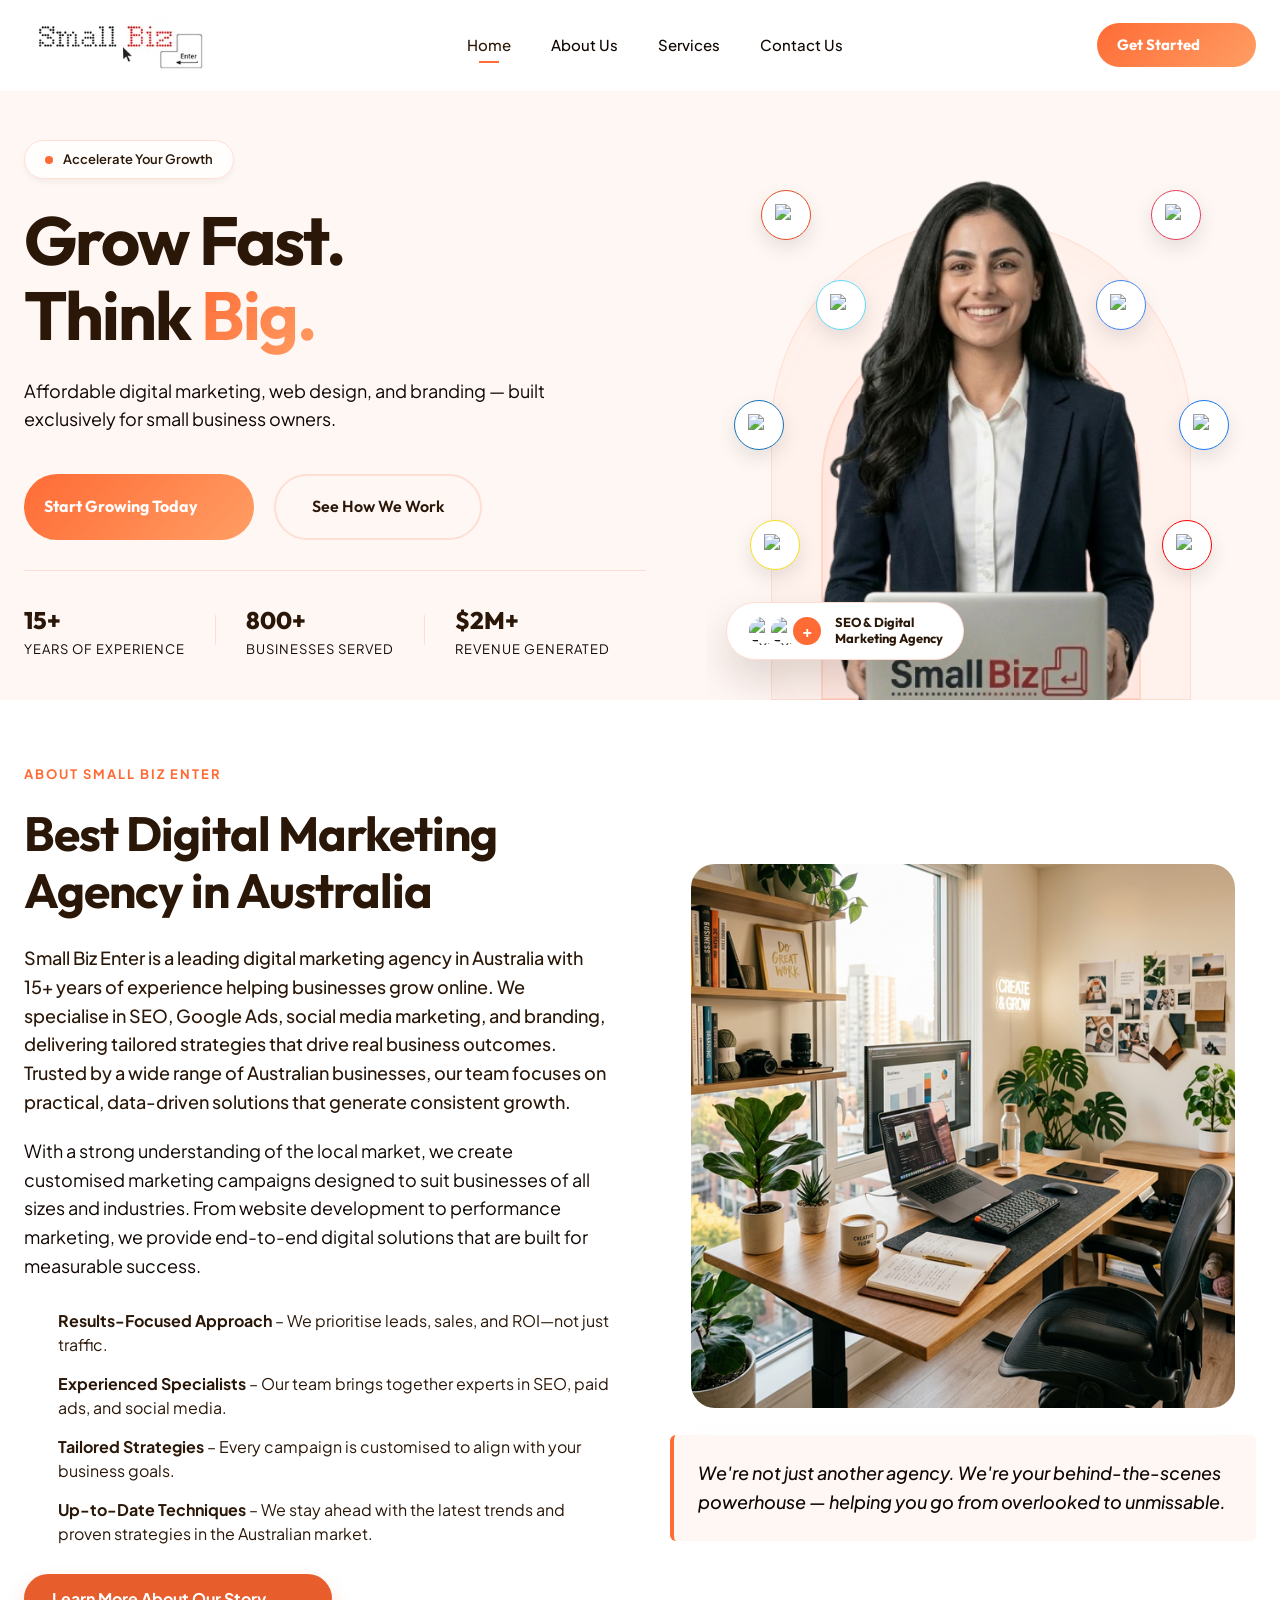
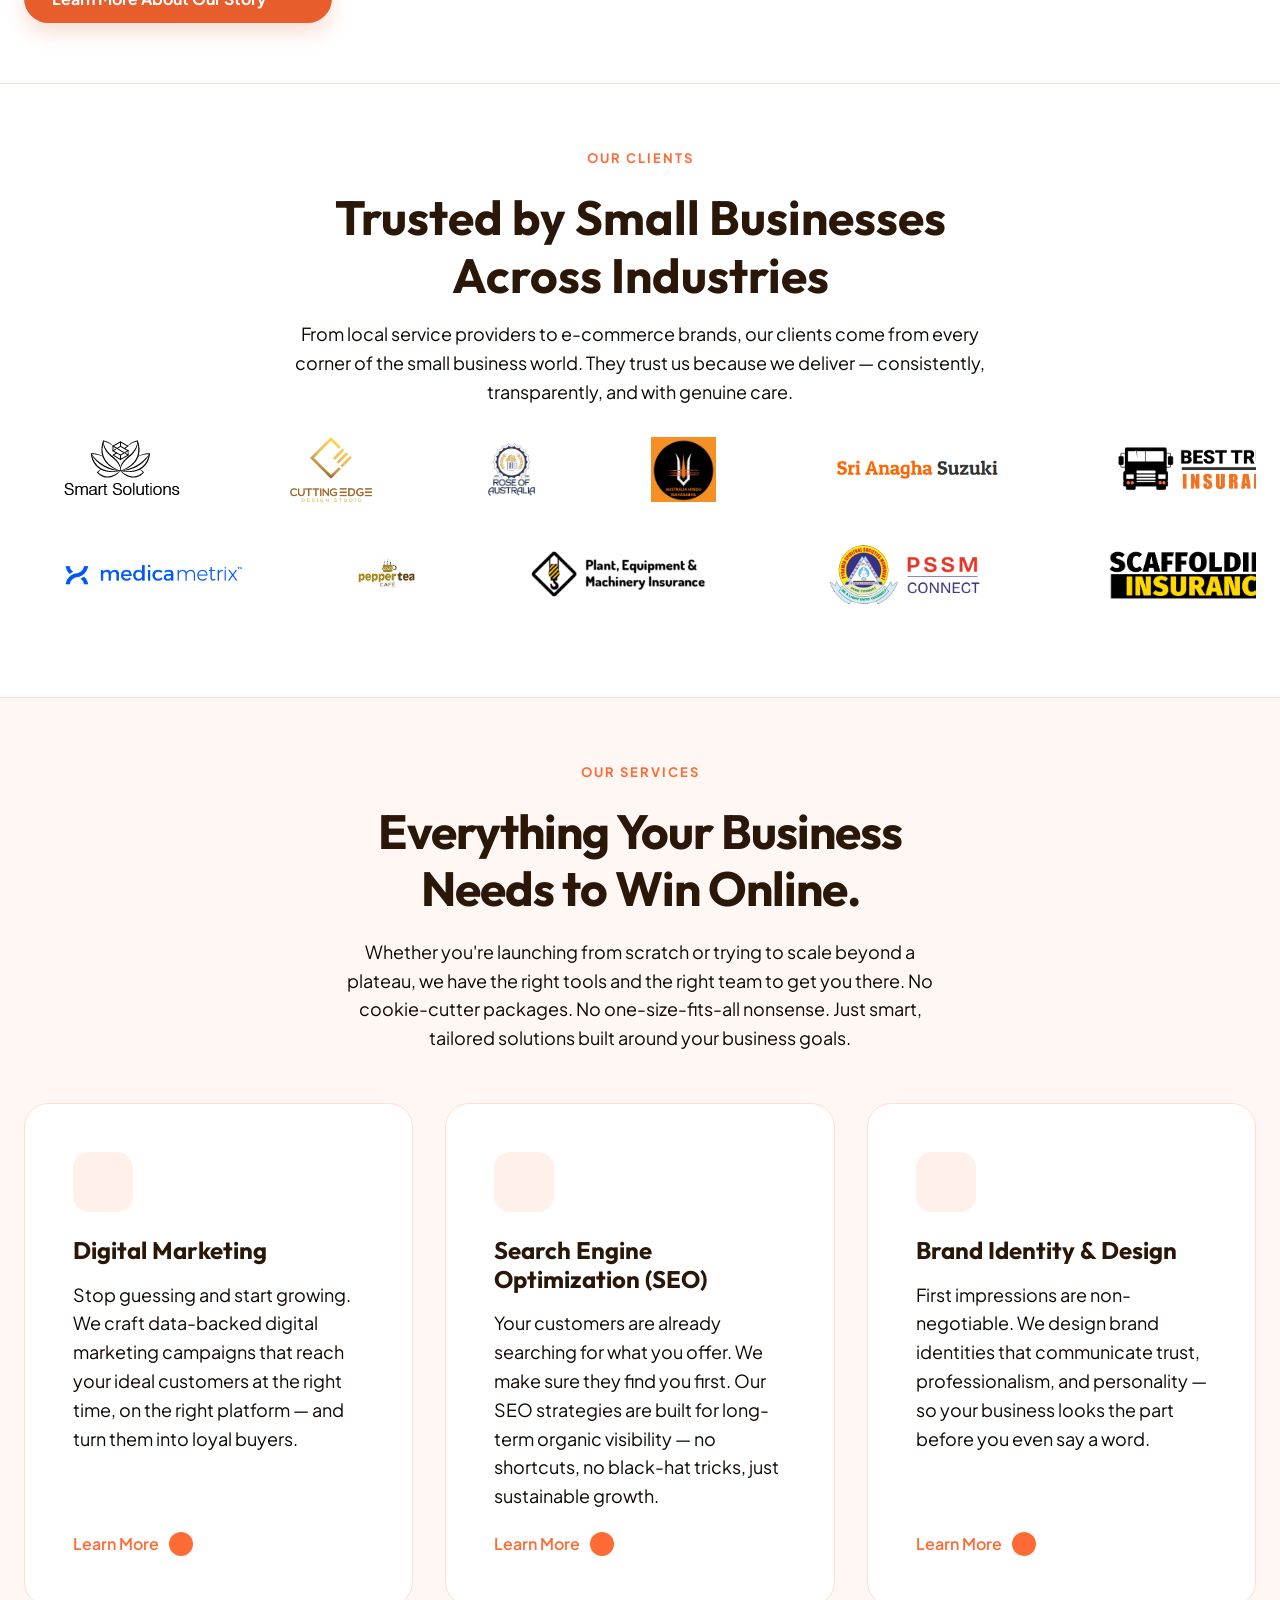
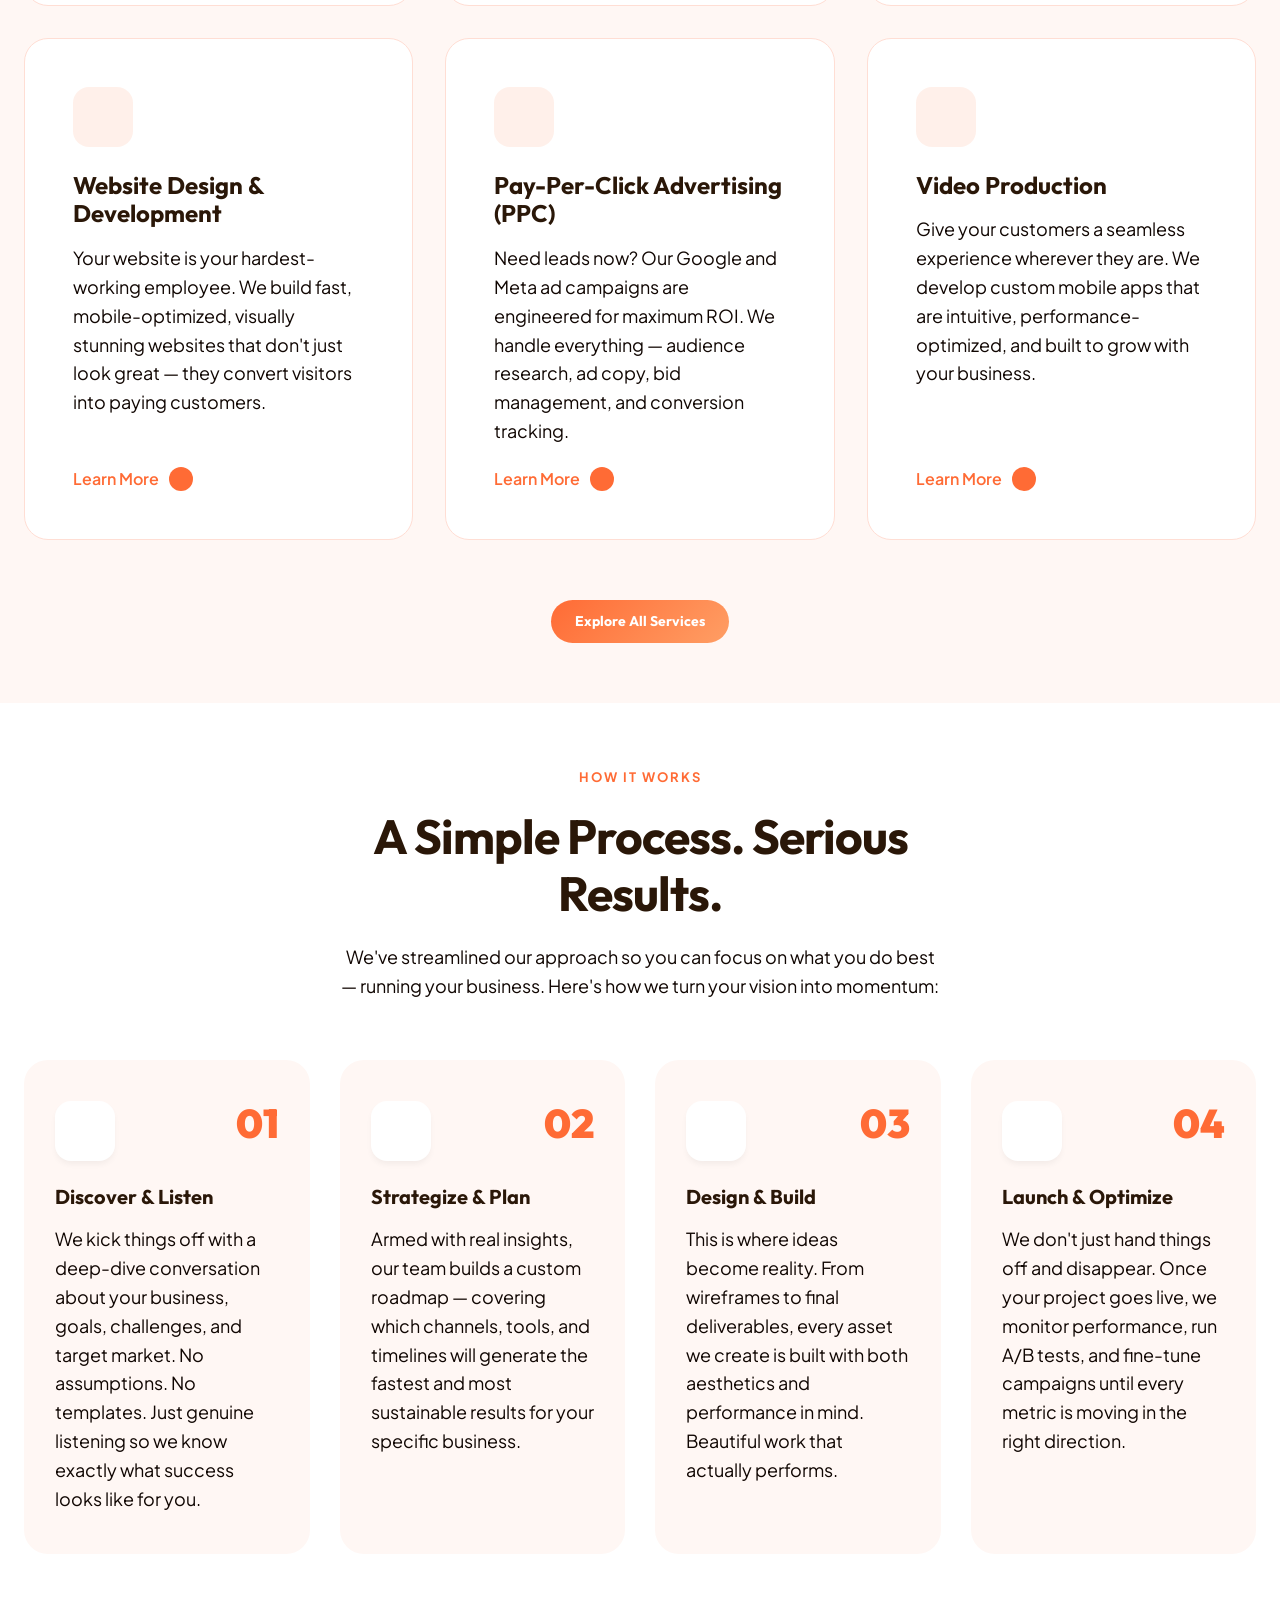
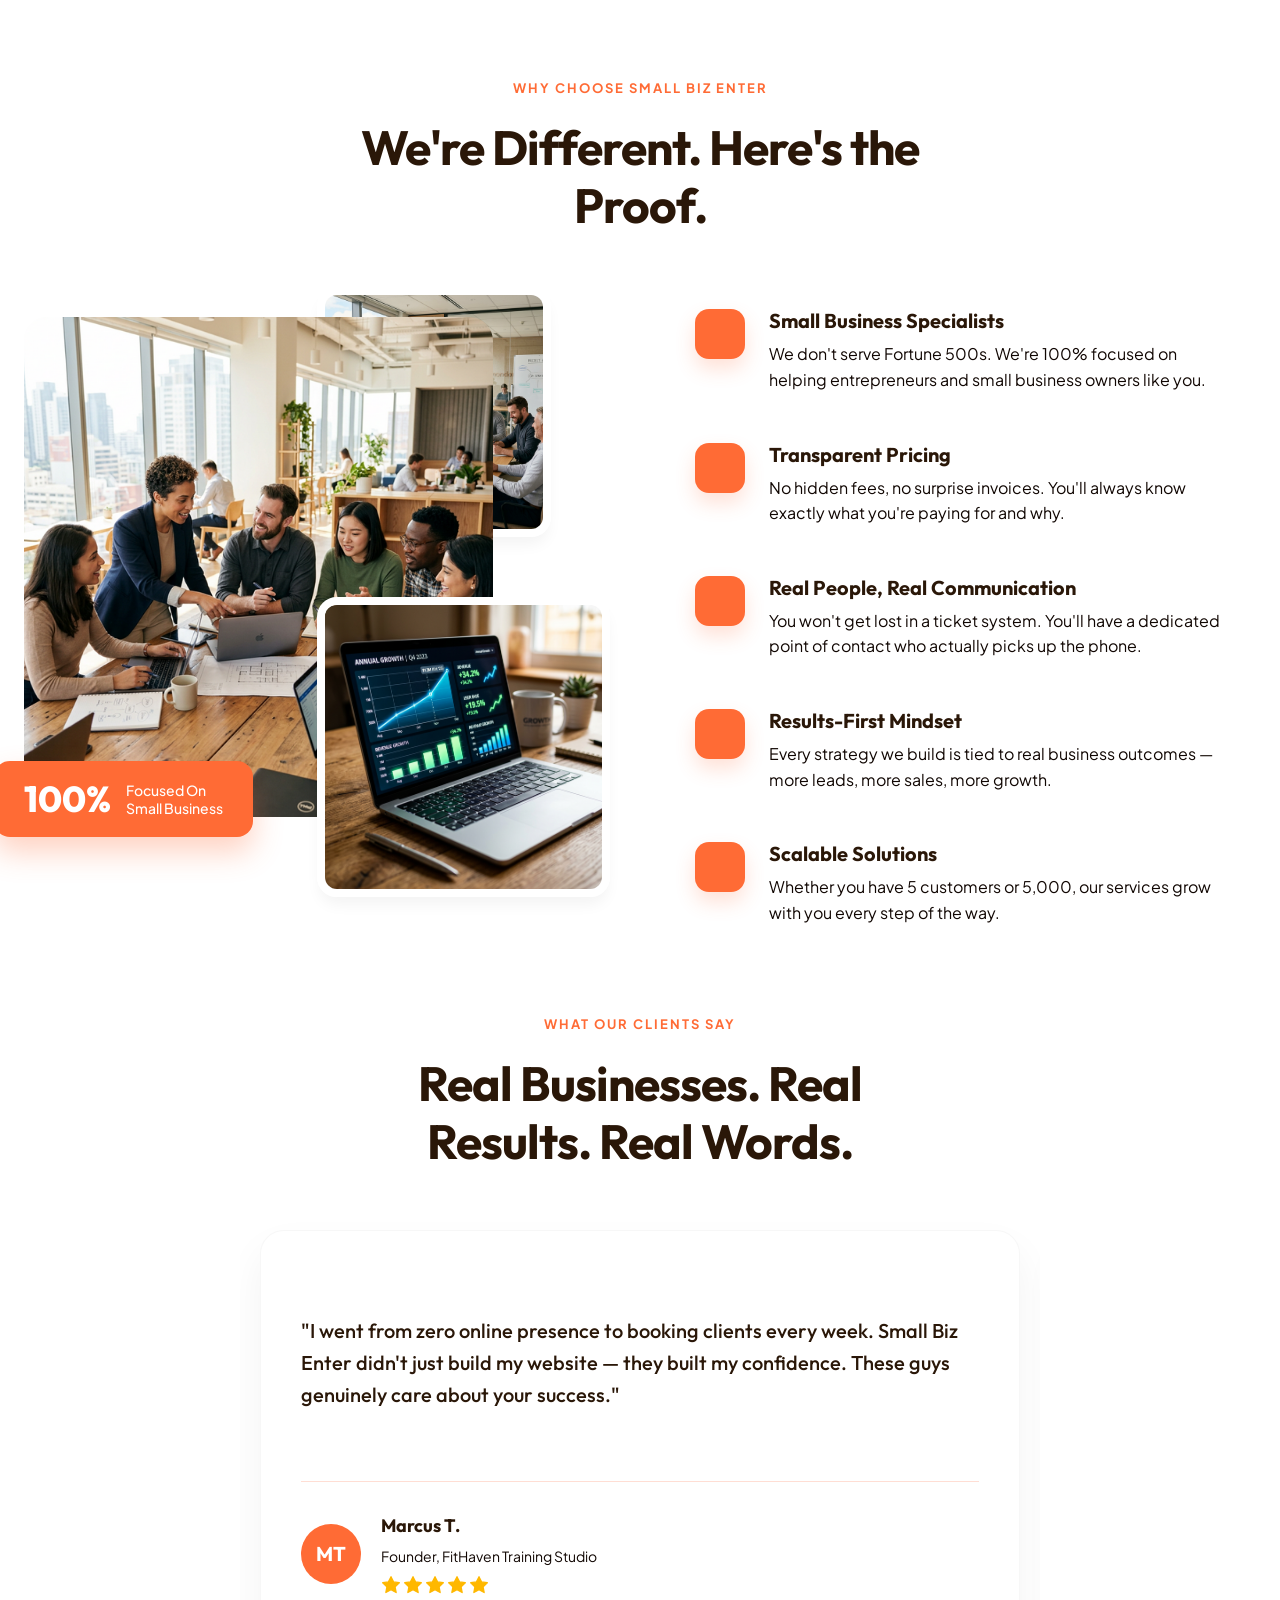
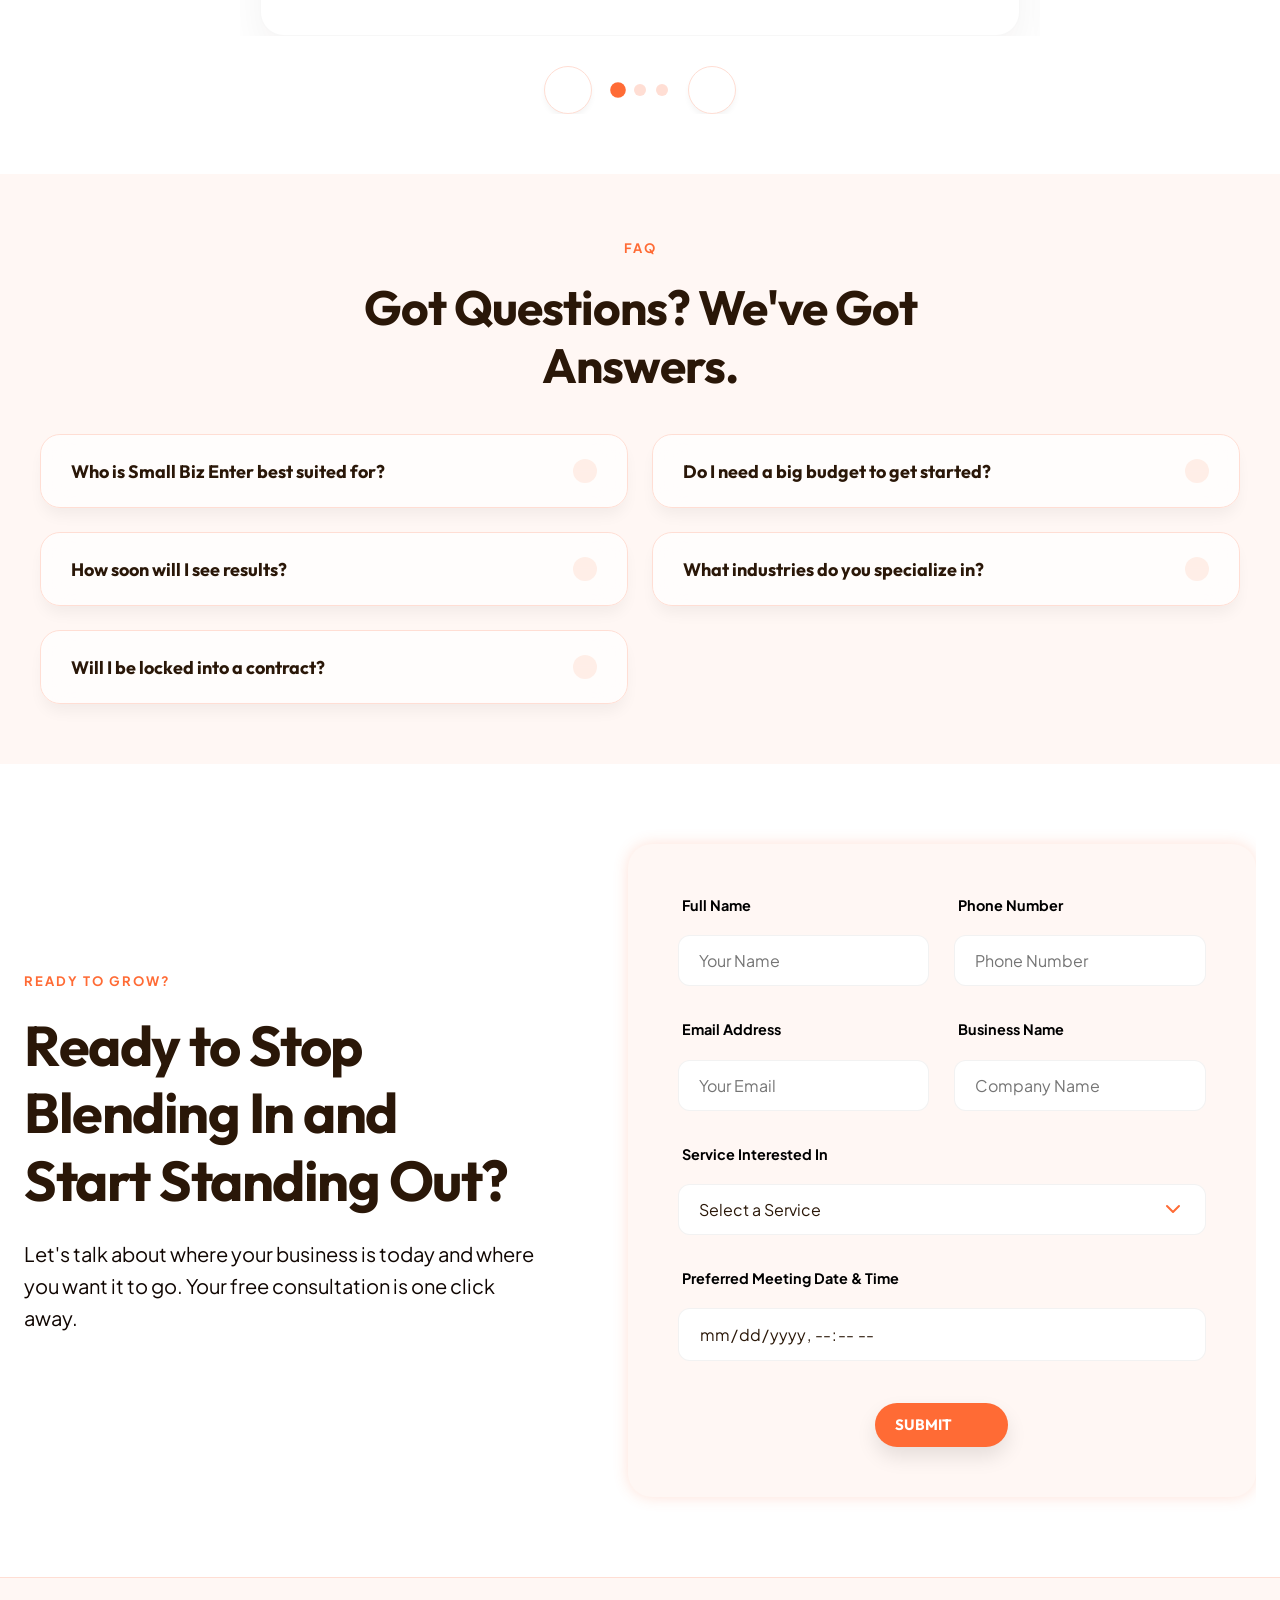
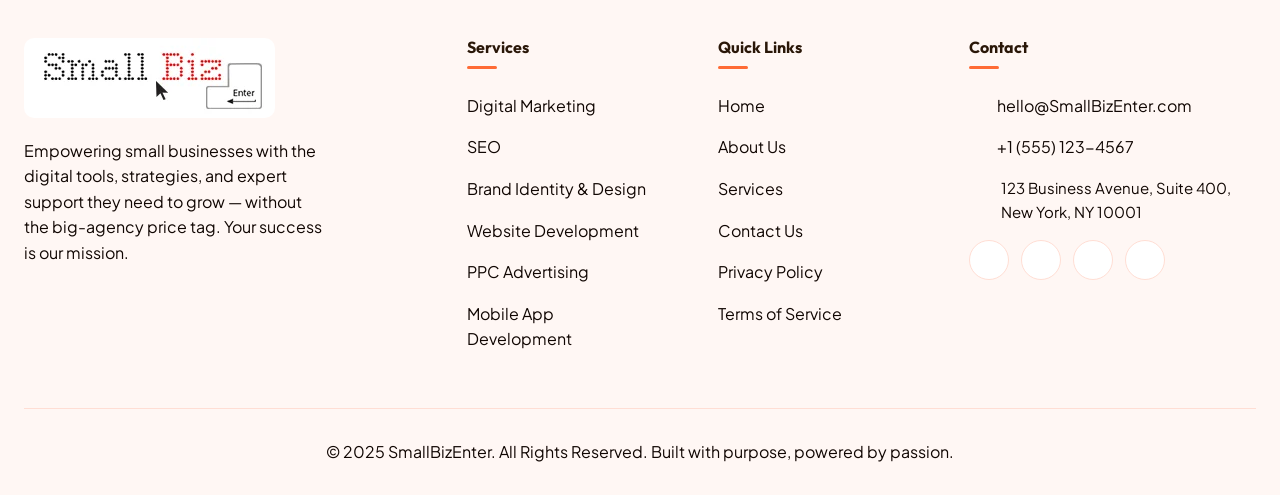
==== index.html @ dbf6d264 "change" ====
<!DOCTYPE html>
<html lang="en">

<head>
    <meta charset="UTF-8">
    <meta name="viewport" content="width=device-width, initial-scale=1.0">
    <title>Small Biz Enter - Premium Digital Growth Partner</title>
    <link rel="preconnect" href="https://fonts.googleapis.com">
    <link rel="preconnect" href="https://fonts.gstatic.com" crossorigin>
    <link
        href="https://fonts.googleapis.com/css2?family=Outfit:wght@300;400;500;600;700;800;900&family=Plus+Jakarta+Sans:wght@400;500;600;700&display=swap"
        rel="stylesheet">

    <link rel="stylesheet" href="style.css">
    <!-- Intl-Tel-Input CSS -->
    <link rel="stylesheet" href="https://cdn.jsdelivr.net/npm/intl-tel-input@24.5.0/build/css/intlTelInput.css">
    <!-- Flatpickr CSS -->
    <link rel="stylesheet" href="https://cdn.jsdelivr.net/npm/flatpickr/dist/flatpickr.min.css">
    <link rel="icon" type="image/png" href="images/favicon.png">

    <script src="https://unpkg.com/lucide@latest"></script>

    <!-- Open Graph / Facebook -->
    <meta property="og:type" content="website">
    <meta property="og:url" content="https://smallbizenter.com/index.html">
    <meta property="og:title" content="Small Biz Enter - Premium Digital Growth Partner">
    <meta property="og:description"
        content="Empowering small businesses with the digital tools, strategies, and expert support they need to grow.">
    <meta property="og:image" content="https://smallbizenter.com/images/website%20logo.png">
    <meta property="og:site_name" content="Small Biz Enter">

    <!-- Twitter -->
    <meta property="twitter:card" content="summary_large_image">
    <meta property="twitter:url" content="https://smallbizenter.com/index.html">
    <meta property="twitter:title" content="Small Biz Enter - Premium Digital Growth Partner">
    <meta property="twitter:description"
        content="Empowering small businesses with the digital tools, strategies, and expert support they need to grow.">
    <meta property="twitter:image" content="https://smallbizenter.com/images/website%20logo.png">
</head>

<body class="theme-light-premium">
    <!-- Header Loaded via JS -->
    <header id="main-header" class="header-v2"></header>

    <main>
        <!-- Modern Hero Section (Theme Consistent Ref Layout) -->
        <section id="home" class="hero-v2-ref">
            <div class="hero-bg-shapes">
                <div class="shape shape-1"></div>
            </div>

            <div class="container">
                <div class="hero-grid-v2">
                    <!-- Left Content -->
                    <div class="hero-content-v2">
                        <div class="badge-glass">
                            <span class="pulse-dot"></span>
                            Accelerate Your Growth
                        </div>
                        <h2 class="hero-title-v2">
                            Grow Fast.<br>
                            Think <span class="text-gradient-v2">Big.</span>
                        </h2>
                        <p class="hero-subtitle-v2">
                            Affordable digital marketing, web design, and branding — built exclusively for small
                            business owners.
                        </p>

                        <div class="hero-actions-v2">
                            <a href="contact.html" class="btn-primary-v2 btn-lg">Start Growing Today <i
                                    data-lucide="arrow-right" class="icon-sm"></i></a>
                            <a href="#services" class="btn-outline-v2 btn-lg">See How We Work</a>
                        </div>

                        <div class="hero-trust-metrics">
                            <div class="metric">
                                <strong>15+</strong> <span>Years of Experience</span>
                            </div>
                            <div class="metric-divider"></div>
                            <div class="metric">
                                <strong>800+</strong> <span>Businesses Served</span>
                            </div>
                            <div class="metric-divider"></div>
                            <div class="metric">
                                <strong>$2M+</strong> <span>Revenue Generated</span>
                            </div>
                        </div>
                    </div>

                    <!-- Right Image Content -->
                    <div class="hero-visual-v2">
                        <div class="hero-visual-v5">
                            <!-- Backdrop Arches -->
                            <div class="portal-backdrop">
                                <div class="arch-v5 arch-1"></div>
                                <div class="arch-v5 arch-2"></div>
                                <div class="arch-v5 arch-3"></div>
                                <div class="arch-v5 arch-4"></div>
                                <div class="arch-v5 arch-5"></div>
                            </div>


                            <!-- Web Design Logos (Left Side Group - 4 Icons) -->
                            <div class="particle-icon p-html"><img src="https://img.icons8.com/color/48/html-5.png"
                                    alt="HTML5"></div>
                            <div class="particle-icon p-css"><img src="https://img.icons8.com/color/48/css3.png"
                                    alt="CSS3"></div>
                            <div class="particle-icon p-js"><img
                                    src="https://img.icons8.com/color/48/javascript--v1.png" alt="JS"></div>
                            <div class="particle-icon p-react"><img src="https://img.icons8.com/officel/40/react.png"
                                    alt="React"></div>

                            <!-- Digital Marketing & Social Logos (Right Side Group - 4 Icons) -->
                            <div class="particle-icon p-ig"><img
                                    src="https://img.icons8.com/color/48/instagram-new--v1.png" alt="Instagram"></div>
                            <div class="particle-icon p-fb"><img src="https://img.icons8.com/color/48/facebook-new.png"
                                    alt="Facebook"></div>
                            <div class="particle-icon p-yt"><img src="https://img.icons8.com/color/48/youtube-play.png"
                                    alt="YouTube"></div>
                            <div class="particle-icon p-go"><img src="https://img.icons8.com/color/48/google-logo.png"
                                    alt="Google"></div>

                            <!-- Main focal image -->
                            <div class="focal-image-wrap-v5">
                                <img src="images/smallbiz-woman-close.png" alt="Small Biz Enter Expert"
                                    class="focal-image-v5">
                            </div>

                            <!-- Floating Badge -->
                            <div class="floating-badge-v5">
                                <div class="badge-avatars-v5">
                                    <img src="https://i.pravatar.cc/150?u=a" alt="Expert 1">
                                    <img src="https://i.pravatar.cc/150?u=b" alt="Expert 2">
                                    <div class="badge-plus-v5">+</div>
                                </div>
                                <div class="badge-info-v5">
                                    <h4>SEO & Digital<br>Marketing Agency</h4>
                                </div>
                            </div>
                        </div>
                    </div>
                </div>
            </div>
        </section>

        <!-- About Strip v2 -->
        <section class="about-v2">
            <div class="container">
                <div class="about-grid-v2">
                    <div class="about-content-v2">
                        <span class="eyebrow-v2">About Small Biz Enter</span>
                        <h1>Best Digital Marketing <br>Agency in Australia</h1>
                        <p class="lead-v2">Small Biz Enter is a leading digital marketing agency in Australia with 15+ years of experience helping businesses grow online. We specialise in SEO, Google Ads, social media marketing, and branding, delivering tailored strategies that drive real business outcomes. Trusted by a wide range of Australian businesses, our team focuses on practical, data-driven solutions that generate consistent growth.</p>
                        <p>With a strong understanding of the local market, we create customised marketing campaigns designed to suit businesses of all sizes and industries. From website development to performance marketing, we provide end-to-end digital solutions that are built for measurable success.</p>
                        <ul class="about-features-v2">
                            <li><i data-lucide="check-circle" class="icon-orange"></i> <span><strong>Results-Focused Approach</strong> – We prioritise leads, sales, and ROI—not just traffic.</span></li>
                            <li><i data-lucide="check-circle" class="icon-orange"></i> <span><strong>Experienced Specialists</strong> – Our team brings together experts in SEO, paid ads, and social media.</span></li>
                            <li><i data-lucide="check-circle" class="icon-orange"></i> <span><strong>Tailored Strategies</strong> – Every campaign is customised to align with your business goals.</span></li>
                            <li><i data-lucide="check-circle" class="icon-orange"></i> <span><strong>Up-to-Date Techniques</strong> – We stay ahead with the latest trends and proven strategies in the Australian market.</span></li>
                        </ul>
                        <!-- <p class="highlight-box-v2">We're not just another agency. We're your behind-the-scenes
                            powerhouse — helping you go from overlooked to unmissable.</p> -->
                        <a href="about.html" class="link-arrow-v2">Learn More About Our Story <i
                                data-lucide="arrow-right"></i></a>
                    </div>
                    <div class="about-visual-v2">
                        <div class="image-glass-frame">
                            <img src="images/about-entrepreneur.png" alt="Entrepreneur" class="img-fluid rounded-lg">
                        </div>
                        <p class="highlight-box-v2 mt-2">We're not just another agency. We're your behind-the-scenes
                            powerhouse — helping you go from overlooked to unmissable.</p>
                    </div>
                </div>
            </div>
        </section>

        <!-- Our Clients v2 -->
        <section class="clients-v2">
            <div class="container center">
                <span class="eyebrow-v2">Our Clients</span>
                <h2 class="mb-3">Trusted by Small Businesses Across Industries</h2>
                <p class="max-w-700 mx-auto">From local service providers to e-commerce brands, our clients come from
                    every corner of the small business world. They trust us because we deliver — consistently,
                    transparently, and with genuine care.</p>

                <div class="logo-ticker">
                    <!-- Row 1: Moves Right -->
                    <div class="logo-track logo-track-1">
                        <div class="logo-item"><img src="logos/Asset 1.png" alt="Asset 1 Logo"></div>
                        <div class="logo-item"><img src="logos/Cutting_edge_logo-02.png" alt="Cutting Edge Logo"></div>
                        <div class="logo-item"><img src="logos/Rose of Australia- Corel 16 Version.png"
                                alt="Rose of Australia Logo"></div>
                        <div class="logo-item"><img src="logos/ahsm2.jpg" alt="AHSM2 Logo"></div>
                        <div class="logo-item"><img src="logos/anagha.png" alt="Anagha Logo"></div>
                        <div class="logo-item"><img src="logos/best truck.png" alt="Best Truck Logo"></div>
                        <div class="logo-item"><img src="logos/boostan.png" alt="Boostan Logo"></div>
                        <div class="logo-item"><img src="logos/cgp.png" alt="CGP Logo"></div>
                        <div class="logo-item"><img src="logos/cyber-Insurance-Logo.webp" alt="Cyber Insurance Logo">
                        </div>
                        <div class="logo-item"><img src="logos/download.jpeg" alt="Download Logo"></div>
                        <div class="logo-item"><img src="logos/dumont.png" alt="Dumont Logo"></div>

                        <!-- Duplicate Row 1 -->
                        <div class="logo-item"><img src="logos/Asset 1.png" alt="Asset 1 Logo"></div>
                        <div class="logo-item"><img src="logos/Cutting_edge_logo-02.png" alt="Cutting Edge Logo"></div>
                        <div class="logo-item"><img src="logos/Rose of Australia- Corel 16 Version.png"
                                alt="Rose of Australia Logo"></div>
                        <div class="logo-item"><img src="logos/ahsm2.jpg" alt="AHSM2 Logo"></div>
                        <div class="logo-item"><img src="logos/anagha.png" alt="Anagha Logo"></div>
                        <div class="logo-item"><img src="logos/best truck.png" alt="Best Truck Logo"></div>
                        <div class="logo-item"><img src="logos/boostan.png" alt="Boostan Logo"></div>
                        <div class="logo-item"><img src="logos/cgp.png" alt="CGP Logo"></div>
                        <div class="logo-item"><img src="logos/cyber-Insurance-Logo.webp" alt="Cyber Insurance Logo">
                        </div>
                        <div class="logo-item"><img src="logos/download.jpeg" alt="Download Logo"></div>
                        <div class="logo-item"><img src="logos/dumont.png" alt="Dumont Logo"></div>
                    </div>

                    <!-- Row 2: Moves Left -->
                    <div class="logo-track logo-track-2">
                        <div class="logo-item"><img src="logos/medicaMetrixLogo_b.png" alt="MedicaMetrix Logo"></div>
                        <div class="logo-item"><img src="logos/pepper.jpeg" alt="Pepper Logo"></div>
                        <div class="logo-item"><img src="logos/plant machinery.webp" alt="Plant Machinery Logo"></div>
                        <div class="logo-item"><img src="logos/pssm.png" alt="PSSM Logo"></div>
                        <div class="logo-item"><img src="logos/scaff.png" alt="Scaff Logo"></div>
                        <div class="logo-item"><img src="logos/startup shark.jpeg" alt="Startup Shark Logo"></div>
                        <div class="logo-item"><img src="logos/stopiles-logo.png" alt="Stopiles Logo"></div>
                        <div class="logo-item"><img src="logos/sun.jpeg" alt="Sun Logo"></div>
                        <div class="logo-item"><img src="logos/thedentistclinic-temp-logo.webp"
                                alt="The Dentist Clinic Logo"></div>
                        <div class="logo-item"><img src="logos/yummpy.png" alt="Yummpy Logo"></div>

                        <!-- Duplicate Row 2 -->
                        <div class="logo-item"><img src="logos/medicaMetrixLogo_b.png" alt="MedicaMetrix Logo"></div>
                        <div class="logo-item"><img src="logos/pepper.jpeg" alt="Pepper Logo"></div>
                        <div class="logo-item"><img src="logos/plant machinery.webp" alt="Plant Machinery Logo"></div>
                        <div class="logo-item"><img src="logos/pssm.png" alt="PSSM Logo"></div>
                        <div class="logo-item"><img src="logos/scaff.png" alt="Scaff Logo"></div>
                        <div class="logo-item"><img src="logos/startup shark.jpeg" alt="Startup Shark Logo"></div>
                        <div class="logo-item"><img src="logos/stopiles-logo.png" alt="Stopiles Logo"></div>
                        <div class="logo-item"><img src="logos/sun.jpeg" alt="Sun Logo"></div>
                        <div class="logo-item"><img src="logos/thedentistclinic-temp-logo.webp"
                                alt="The Dentist Clinic Logo"></div>
                        <div class="logo-item"><img src="logos/yummpy.png" alt="Yummpy Logo"></div>
                    </div>
                </div>
            </div>
        </section>

        <!-- Our Services Section (Grid Style) -->
        <section id="services" class="services-section-alt reveal">
            <div class="container">
                <div class="section-head-v2 center">
                    <span class="eyebrow-v2">Our Services</span>
                    <h2>Everything Your Business Needs to Win Online.</h2>
                    <p>Whether you're launching from scratch or trying to scale beyond a plateau, we have the right
                        tools and the right team to get you there. No cookie-cutter packages. No one-size-fits-all
                        nonsense. Just smart, tailored solutions built around your business goals.</p>
                </div>

                <div class="services-grid-alt">
                    <!-- Service 1 -->
                    <div class="service-card-alt">
                        <div class="card-icon"><i data-lucide="line-chart"></i></div>
                        <h3>Digital Marketing</h3>
                        <p>Stop guessing and start growing. We craft data-backed digital marketing campaigns that reach
                            your ideal customers at the right time, on the right platform — and turn them into loyal
                            buyers.</p>
                        <div class="card-learn-more">
                            <span class="learn-text">Learn More</span>
                            <a href="services.html" class="learn-arrow"><i data-lucide="arrow-right"></i></a>
                        </div>
                    </div>

                    <!-- Service 2 -->
                    <div class="service-card-alt">
                        <div class="card-icon"><i data-lucide="search"></i></div>
                        <h3>Search Engine Optimization (SEO)</h3>
                        <p>Your customers are already searching for what you offer. We make sure they find you first.
                            Our SEO strategies are built for long-term organic visibility — no shortcuts, no black-hat
                            tricks, just sustainable growth.</p>
                        <div class="card-learn-more">
                            <span class="learn-text">Learn More</span>
                            <a href="services.html" class="learn-arrow"><i data-lucide="arrow-right"></i></a>
                        </div>
                    </div>

                    <!-- Service 3 -->
                    <div class="service-card-alt">
                        <div class="card-icon"><i data-lucide="palette"></i></div>
                        <h3>Brand Identity & Design</h3>
                        <p>First impressions are non-negotiable. We design brand identities that communicate trust,
                            professionalism, and personality — so your business looks the part before you even say a
                            word.</p>
                        <div class="card-learn-more">
                            <span class="learn-text">Learn More</span>
                            <a href="services.html" class="learn-arrow"><i data-lucide="arrow-right"></i></a>
                        </div>
                    </div>

                    <!-- Service 4 -->
                    <div class="service-card-alt">
                        <div class="card-icon"><i data-lucide="code-2"></i></div>
                        <h3>Website Design & Development</h3>
                        <p>Your website is your hardest-working employee. We build fast, mobile-optimized, visually
                            stunning websites that don't just look great — they convert visitors into paying customers.
                        </p>
                        <div class="card-learn-more">
                            <span class="learn-text">Learn More</span>
                            <a href="services.html" class="learn-arrow"><i data-lucide="arrow-right"></i></a>
                        </div>
                    </div>

                    <!-- Service 5 -->
                    <div class="service-card-alt">
                        <div class="card-icon"><i data-lucide="zap"></i></div>
                        <h3>Pay-Per-Click Advertising (PPC)</h3>
                        <p>Need leads now? Our Google and Meta ad campaigns are engineered for maximum ROI. We handle
                            everything — audience research, ad copy, bid management, and conversion tracking.</p>
                        <div class="card-learn-more">
                            <span class="learn-text">Learn More</span>
                            <a href="services.html" class="learn-arrow"><i data-lucide="arrow-right"></i></a>
                        </div>
                    </div>

                    <!-- Service 6 -->
                    <div class="service-card-alt">
                        <div class="card-icon"><i data-lucide="smartphone"></i></div>
                        <h3>Video Production</h3>
                        <p>Give your customers a seamless experience wherever they are. We develop custom mobile apps
                            that are intuitive, performance-optimized, and built to grow with your business.</p>
                        <div class="card-learn-more">
                            <span class="learn-text">Learn More</span>
                            <a href="services.html" class="learn-arrow"><i data-lucide="arrow-right"></i></a>
                        </div>
                    </div>
                </div>

                <div style="text-align: center; margin-top: 60px;">
                    <a href="services.html" class="btn-primary-v2 btn-sm">Explore All Services</a>
                </div>
            </div>
        </section>

        <!-- Process/How It Works Section -->
        <section class="process-v2">
            <div class="container">
                <div class="section-head-v2 center">
                    <span class="eyebrow-v2">How It Works</span>
                    <h2>A Simple Process. Serious Results.</h2>
                    <p>We've streamlined our approach so you can focus on what you do best — running your business.
                        Here's how we turn your vision into momentum:</p>
                </div>

                <div class="process-grid-v2">
                    <div class="process-card-v2">
                        <div class="step-number">01</div>
                        <div class="icon-wrapper"><i data-lucide="search"></i></div>
                        <h3>Discover & Listen</h3>
                        <p>We kick things off with a deep-dive conversation about your business, goals, challenges, and
                            target market. No assumptions. No templates. Just genuine listening so we know exactly what
                            success looks like for you.</p>
                    </div>

                    <div class="process-card-v2">
                        <div class="step-number">02</div>
                        <div class="icon-wrapper"><i data-lucide="compass"></i></div>
                        <h3>Strategize & Plan</h3>
                        <p>Armed with real insights, our team builds a custom roadmap — covering which channels, tools,
                            and timelines will generate the fastest and most sustainable results for your specific
                            business.</p>
                    </div>

                    <div class="process-card-v2">
                        <div class="step-number">03</div>
                        <div class="icon-wrapper"><i data-lucide="pen-tool"></i></div>
                        <h3>Design & Build</h3>
                        <p>This is where ideas become reality. From wireframes to final deliverables, every asset we
                            create is built with both aesthetics and performance in mind. Beautiful work that actually
                            performs.</p>
                    </div>

                    <div class="process-card-v2">
                        <div class="step-number">04</div>
                        <div class="icon-wrapper"><i data-lucide="rocket"></i></div>
                        <h3>Launch & Optimize</h3>
                        <p>We don't just hand things off and disappear. Once your project goes live, we monitor
                            performance, run A/B tests, and fine-tune campaigns until every metric is moving in the
                            right direction.</p>
                    </div>
                </div>
            </div>
        </section>



        <!-- Why Choose Us v3 -->
        <section class="why-v3">
            <div class="container">
                <div class="section-head-v2 center">
                    <span class="eyebrow-v2">Why Choose Small Biz Enter</span>
                    <h2>We're Different. Here's the Proof.</h2>
                </div>

                <div class="why-split-v3">
                    <!-- Left: Immersive Image Collage -->
                    <div class="why-image-collage">
                        <img src="images/why-main.png" alt="Small Business Strategy Meeting" class="why-img-main">
                        <img src="images/why-sub1.png" alt="Growth Analytics and Charts"
                            class="why-img-sub why-img-sub-1">
                        <img src="images/why-sub2.png" alt="Friendly Support Team" class="why-img-sub why-img-sub-2">

                        <div class="exp-badge">
                            <strong>100%</strong>
                            <span>Focused On<br>Small Business</span>
                        </div>
                    </div>

                    <!-- Right: Premium Feature List -->
                    <div class="why-features-list">
                        <div class="why-feature-item">
                            <div class="wf-icon"><i data-lucide="target"></i></div>
                            <div class="wf-content">
                                <h3>Small Business Specialists</h3>
                                <p>We don't serve Fortune 500s. We're 100% focused on helping entrepreneurs and small
                                    business owners like you.</p>
                            </div>
                        </div>

                        <div class="why-feature-item">
                            <div class="wf-icon"><i data-lucide="dollar-sign"></i></div>
                            <div class="wf-content">
                                <h3>Transparent Pricing</h3>
                                <p>No hidden fees, no surprise invoices. You'll always know exactly what you're paying
                                    for and why.</p>
                            </div>
                        </div>

                        <div class="why-feature-item">
                            <div class="wf-icon"><i data-lucide="message-circle"></i></div>
                            <div class="wf-content">
                                <h3>Real People, Real Communication</h3>
                                <p>You won't get lost in a ticket system. You'll have a dedicated point of contact who
                                    actually picks up the phone.</p>
                            </div>
                        </div>

                        <div class="why-feature-item">
                            <div class="wf-icon"><i data-lucide="bar-chart"></i></div>
                            <div class="wf-content">
                                <h3>Results-First Mindset</h3>
                                <p>Every strategy we build is tied to real business outcomes — more leads, more sales,
                                    more growth.</p>
                            </div>
                        </div>

                        <div class="why-feature-item">
                            <div class="wf-icon"><i data-lucide="layers"></i></div>
                            <div class="wf-content">
                                <h3>Scalable Solutions</h3>
                                <p>Whether you have 5 customers or 5,000, our services grow with you every step of the
                                    way.</p>
                            </div>
                        </div>
                    </div>
                </div>
            </div>
        </section>



        <!-- Testimonials v2 -->
        <section class="testimonials-v2">
            <div class="container">
                <div class="section-head-v2 center">
                    <span class="eyebrow-v2">What Our Clients Say</span>
                    <h2>Real Businesses. Real Results. Real Words.</h2>
                </div>
                <div class="testimonial-carousel-v2">
                    <div class="carousel-track-container">
                        <div class="carousel-track">
                            <div class="carousel-slide">
                                <div class="testimonial-premium-v2">
                                    <div class="tp-content">
                                        <i data-lucide="quote" class="tp-quote-icon"></i>
                                        <p class="tp-text">"I went from zero online presence to booking clients every
                                            week. Small Biz Enter didn't just build my website — they built my
                                            confidence. These guys genuinely care about your success."</p>
                                    </div>
                                    <div class="tp-footer">
                                        <div class="tp-avatar">MT</div>
                                        <div class="tp-author">
                                            <strong>Marcus T.</strong>
                                            <span>Founder, FitHaven Training Studio</span>
                                            <div class="tp-stars">
                                                <svg class="s-star" viewBox="0 0 24 24">
                                                    <polygon
                                                        points="12 2 15.09 8.26 22 9.27 17 14.14 18.18 21.02 12 17.77 5.82 21.02 7 14.14 2 9.27 8.91 8.26 12 2" />
                                                </svg>
                                                <svg class="s-star" viewBox="0 0 24 24">
                                                    <polygon
                                                        points="12 2 15.09 8.26 22 9.27 17 14.14 18.18 21.02 12 17.77 5.82 21.02 7 14.14 2 9.27 8.91 8.26 12 2" />
                                                </svg>
                                                <svg class="s-star" viewBox="0 0 24 24">
                                                    <polygon
                                                        points="12 2 15.09 8.26 22 9.27 17 14.14 18.18 21.02 12 17.77 5.82 21.02 7 14.14 2 9.27 8.91 8.26 12 2" />
                                                </svg>
                                                <svg class="s-star" viewBox="0 0 24 24">
                                                    <polygon
                                                        points="12 2 15.09 8.26 22 9.27 17 14.14 18.18 21.02 12 17.77 5.82 21.02 7 14.14 2 9.27 8.91 8.26 12 2" />
                                                </svg>
                                                <svg class="s-star" viewBox="0 0 24 24">
                                                    <polygon
                                                        points="12 2 15.09 8.26 22 9.27 17 14.14 18.18 21.02 12 17.77 5.82 21.02 7 14.14 2 9.27 8.91 8.26 12 2" />
                                                </svg>
                                            </div>
                                        </div>
                                    </div>
                                </div>
                            </div>
                            <div class="carousel-slide">
                                <div class="testimonial-premium-v2">
                                    <div class="tp-content">
                                        <i data-lucide="quote" class="tp-quote-icon"></i>
                                        <p class="tp-text">"Our Google rankings jumped within three months of starting
                                            their SEO program. We had no idea how much business we were leaving on the
                                            table until Small Biz Enter showed us what was possible."</p>
                                    </div>
                                    <div class="tp-footer">
                                        <div class="tp-avatar tp-bg-accent">PS</div>
                                        <div class="tp-author">
                                            <strong>Priya S.</strong>
                                            <span>Owner, The Herb & Spice Co.</span>
                                            <div class="tp-stars">
                                                <svg class="s-star" viewBox="0 0 24 24">
                                                    <polygon
                                                        points="12 2 15.09 8.26 22 9.27 17 14.14 18.18 21.02 12 17.77 5.82 21.02 7 14.14 2 9.27 8.91 8.26 12 2" />
                                                </svg>
                                                <svg class="s-star" viewBox="0 0 24 24">
                                                    <polygon
                                                        points="12 2 15.09 8.26 22 9.27 17 14.14 18.18 21.02 12 17.77 5.82 21.02 7 14.14 2 9.27 8.91 8.26 12 2" />
                                                </svg>
                                                <svg class="s-star" viewBox="0 0 24 24">
                                                    <polygon
                                                        points="12 2 15.09 8.26 22 9.27 17 14.14 18.18 21.02 12 17.77 5.82 21.02 7 14.14 2 9.27 8.91 8.26 12 2" />
                                                </svg>
                                                <svg class="s-star" viewBox="0 0 24 24">
                                                    <polygon
                                                        points="12 2 15.09 8.26 22 9.27 17 14.14 18.18 21.02 12 17.77 5.82 21.02 7 14.14 2 9.27 8.91 8.26 12 2" />
                                                </svg>
                                                <svg class="s-star-empty" viewBox="0 0 24 24">
                                                    <polygon
                                                        points="12 2 15.09 8.26 22 9.27 17 14.14 18.18 21.02 12 17.77 5.82 21.02 7 14.14 2 9.27 8.91 8.26 12 2" />
                                                </svg>
                                            </div>
                                        </div>
                                    </div>
                                </div>
                            </div>
                            <div class="carousel-slide">
                                <div class="testimonial-premium-v2">
                                    <div class="tp-content">
                                        <i data-lucide="quote" class="tp-quote-icon"></i>
                                        <p class="tp-text">"Worth every penny. They took our scattered brand and turned
                                            it into something we're genuinely proud to show off. The new website alone
                                            paid for itself in the first month."</p>
                                    </div>
                                    <div class="tp-footer">
                                        <div class="tp-avatar tp-bg-success">JR</div>
                                        <div class="tp-author">
                                            <strong>James R.</strong>
                                            <span>CEO, BlueLine Contracting</span>
                                            <div class="tp-stars">
                                                <svg class="s-star" viewBox="0 0 24 24">
                                                    <polygon
                                                        points="12 2 15.09 8.26 22 9.27 17 14.14 18.18 21.02 12 17.77 5.82 21.02 7 14.14 2 9.27 8.91 8.26 12 2" />
                                                </svg>
                                                <svg class="s-star" viewBox="0 0 24 24">
                                                    <polygon
                                                        points="12 2 15.09 8.26 22 9.27 17 14.14 18.18 21.02 12 17.77 5.82 21.02 7 14.14 2 9.27 8.91 8.26 12 2" />
                                                </svg>
                                                <svg class="s-star" viewBox="0 0 24 24">
                                                    <polygon
                                                        points="12 2 15.09 8.26 22 9.27 17 14.14 18.18 21.02 12 17.77 5.82 21.02 7 14.14 2 9.27 8.91 8.26 12 2" />
                                                </svg>
                                                <svg class="s-star" viewBox="0 0 24 24">
                                                    <polygon
                                                        points="12 2 15.09 8.26 22 9.27 17 14.14 18.18 21.02 12 17.77 5.82 21.02 7 14.14 2 9.27 8.91 8.26 12 2" />
                                                </svg>
                                                <div class="s-star-half-container">
                                                    <svg class="s-star-empty" viewBox="0 0 24 24">
                                                        <polygon
                                                            points="12 2 15.09 8.26 22 9.27 17 14.14 18.18 21.02 12 17.77 5.82 21.02 7 14.14 2 9.27 8.91 8.26 12 2" />
                                                    </svg>
                                                    <div class="star-fg-crop">
                                                        <svg class="s-star" viewBox="0 0 24 24">
                                                            <polygon
                                                                points="12 2 15.09 8.26 22 9.27 17 14.14 18.18 21.02 12 17.77 5.82 21.02 7 14.14 2 9.27 8.91 8.26 12 2" />
                                                        </svg>
                                                    </div>
                                                </div>
                                            </div>
                                        </div>
                                    </div>
                                </div>
                            </div>
                            <!-- You can add more slides here -->
                        </div>
                    </div>
                    <div class="carousel-controls">
                        <button class="carousel-btn prev-btn" aria-label="Previous slide"><i
                                data-lucide="chevron-left"></i></button>
                        <div class="carousel-dots"></div>
                        <button class="carousel-btn next-btn" aria-label="Next slide"><i
                                data-lucide="chevron-right"></i></button>
                    </div>
                </div>
            </div>
        </section>



        <!-- FAQ v2 -->
        <section class="faq-v2 bg-soft-v2">
            <div class="container">
                <div class="section-head-v2 center">
                    <span class="eyebrow-v2">FAQ</span>
                    <h2>Got Questions? We've Got Answers.</h2>
                </div>
                <div class="faq-grid-v2">
                    <!-- Q1 -->
                    <div class="faq-item glass">
                        <button class="faq-trigger">
                            Who is Small Biz Enter best suited for?
                            <i data-lucide="plus"></i>
                        </button>
                        <div class="faq-content">
                            <p>We work exclusively with small business owners, solopreneurs, startups, and growing local
                                businesses that want to compete online without enterprise-level overhead.</p>
                        </div>
                    </div>

                    <!-- Q2 -->
                    <div class="faq-item glass">
                        <button class="faq-trigger">
                            Do I need a big budget to get started?
                            <i data-lucide="plus"></i>
                        </button>
                        <div class="faq-content">
                            <p>Not at all. We offer flexible, tiered service packages designed around real small
                                business budgets. Our goal is to deliver maximum value at every price point.</p>
                        </div>
                    </div>

                    <!-- Q3 -->
                    <div class="faq-item glass">
                        <button class="faq-trigger">
                            How soon will I see results?
                            <i data-lucide="plus"></i>
                        </button>
                        <div class="faq-content">
                            <p>It depends on the service. PPC campaigns can drive leads within days. SEO typically shows
                                measurable momentum within 90 days. We set clear, honest timelines during your
                                onboarding call.</p>
                        </div>
                    </div>

                    <!-- Q4 -->
                    <div class="faq-item glass">
                        <button class="faq-trigger">
                            What industries do you specialize in?
                            <i data-lucide="plus"></i>
                        </button>
                        <div class="faq-content">
                            <p>We've worked with businesses in health & wellness, retail, home services, food &
                                beverage, real estate, legal, education, and more. If you serve customers, we can help
                                you reach more of them.</p>
                        </div>
                    </div>

                    <!-- Q5 -->
                    <div class="faq-item glass">
                        <button class="faq-trigger">
                            Will I be locked into a contract?
                            <i data-lucide="plus"></i>
                        </button>
                        <div class="faq-content">
                            <p>We offer both project-based and ongoing retainer arrangements. We believe in earning your
                                business every month — not trapping you in it.</p>
                        </div>
                    </div>
                </div>
            </div>
        </section>

        <!-- CTA Section (Discovery Form) -->
        <section id="discovery" class="cta-v2 reveal">
            <div class="container">
                <div class="cta-box-glass">
                    <div class="cta-grid-v2">
                        <div class="cta-content-inner">
                            <span class="eyebrow-v2">Ready to Grow?</span>
                            <h2>Ready to Stop Blending In and<br>Start Standing Out?</h2>
                            <p>Let's talk about where your business is today and where you want it to go. Your free
                                consultation is one click away.</p>
                            <!-- <div class="cta-actions-v2">
                                <a href="#discovery" class="btn-primary-v2 btn-lg">Book My Free Strategy Call</a>
                                <a href="services.html" class="btn-outline-v2 btn-lg">Explore Our Services</a>
                            </div> -->
                        </div>
                        <div class="cta-form-col">
                            <div class="discovery-form-card">
                                <form id="discoveryForm" class="discovery-form">
                                    <div class="form-row-v2">
                                        <div class="form-group-v2">
                                            <label class="label-v2">Full Name</label>
                                            <input type="text" placeholder="Your Name" required>
                                        </div>
                                        <div class="form-group-v2">
                                            <label class="label-v2">Phone Number</label>
                                            <span class="wpcf7-form-control-wrap" data-name="phonetext-265">
                                                <input id="phone" class="wpcf7-form-control wpcf7-phonetext"
                                                    placeholder="Phone Number" type="tel" name="phonetext-265"
                                                    required />
                                                <input type="hidden" name="phonetext-265-country-code"
                                                    id="phoneCountryCode" class="wpcf7-phonetext-country-code" />
                                            </span>
                                        </div>
                                    </div>

                                    <div class="form-row-v2">
                                        <div class="form-group-v2">
                                            <label class="label-v2">Email Address</label>
                                            <input type="email" placeholder="Your Email" required>
                                        </div>
                                        <div class="form-group-v2">
                                            <label class="label-v2">Business Name</label>
                                            <input type="text" placeholder="Company Name" required>
                                        </div>
                                    </div>

                                    <div class="form-group-v2">
                                        <label class="label-v2">Service Interested In</label>
                                        <select required>
                                            <option value="" disabled selected>Select a Service</option>
                                            <option value="digital-marketing">Digital Marketing</option>
                                            <option value="seo">SEO</option>
                                            <option value="google-ads">Google Ads</option>
                                            <option value="social-media">Social Media Marketing</option>
                                            <option value="web-design">Website Design / Development</option>
                                            <option value="brand-awareness">Brand Awareness</option>
                                            <option value="video-creation">Video Creation</option>
                                        </select>
                                    </div>

                                    <div class="form-group-v2">
                                        <label class="label-v2">Preferred Meeting Date & Time</label>
                                        <div class="input-icon-wrapper">
                                            <input type="datetime-local" id="datetime-picker" required>
                                            <i data-lucide="calendar" class="input-icon-v2 icon-orange"></i>
                                        </div>
                                    </div>

                                    <div class="form-submit-v2">
                                        <button type="submit" class="btn-primary-v2 mt-3">
                                            <span>SUBMIT</span>
                                            <i data-lucide="arrow-right"></i>
                                        </button>
                                    </div>
                                </form>
                            </div>
                        </div>
                    </div>
                </div>
            </div>
        </section>
    </main>

    <!-- Footer Loaded via JS -->
    <footer id="main-footer" class="footer-v2"></footer>

    <div class="mobile-overlay"></div>

    <script src="https://unpkg.com/lucide@0.321.0/dist/umd/lucide.min.js"></script>
    <script src="main.js"></script>
    <!-- Intl-Tel-Input JS -->
    <script src="https://cdn.jsdelivr.net/npm/intl-tel-input@24.5.0/build/js/intlTelInput.min.js"></script>
    <!-- Flatpickr JS -->
    <script src="https://cdn.jsdelivr.net/npm/flatpickr"></script>
    <script>
        // Initialize Intl-Tel-Input
        const phoneInput = document.querySelector("#phone");
        const countryCodeInput = document.querySelector("#phoneCountryCode");

        if (phoneInput) {
            const iti = window.intlTelInput(phoneInput, {
                initialCountry: "au",
                separateDialCode: true,
                utilsScript: "https://cdn.jsdelivr.net/npm/intl-tel-input@24.5.0/build/js/utils.js",
            });

            // Update hidden field on change
            phoneInput.addEventListener("countrychange", function () {
                const countryData = iti.getSelectedCountryData();
                countryCodeInput.value = countryData.dialCode;
            });

            // Set initial value
            countryCodeInput.value = iti.getSelectedCountryData().dialCode;
        }

        // Discovery Form Animation Placeholder
        // (You can add submission logic here later)
    </script>
</body>

</html>
---- style.css ----
:root {
    --v2-primary: #FF6B35;
    --v2-accent: #E85D2C;
    --v2-success: #10B981;
    --v2-bg-pure: #FFFFFF;
    --v2-bg-soft: #FFF7F4;
    --v2-bg-glass: rgba(255, 255, 255, 0.7);
    --v2-text-dark: #2A1708;
    --v2-text-muted: #100602;
    --v2-border: #FFDED4;
    --v2-gradient-text: linear-gradient(135deg, var(--v2-primary), #FF9E64);
    --v2-gradient-bg: linear-gradient(135deg, #FFF0EB 0%, var(--v2-bg-soft) 100%);
    --v2-font-display: 'Outfit', sans-serif;
    --v2-font-body: 'Plus Jakarta Sans', sans-serif;
    --v2-radius-sm: 12px;
    --v2-radius-md: 24px;
    --v2-radius-lg: 40px;
    --v2-shadow-sm: 0 4px 6px -1px rgba(0, 0, 0, 0.05);
    --v2-shadow-md: 0 10px 15px -3px rgba(0, 0, 0, 0.05);
    --v2-shadow-glass: 0 25px 50px -12px rgba(15, 23, 42, 0.08);
}

/* 2. Base Reset & Typography */
* {
    margin: 0;
    padding: 0;
    box-sizing: border-box;
}

body.theme-light-premium {
    font-family: var(--v2-font-body);
    background-color: var(--v2-bg-pure);
    color: var(--v2-text-muted);
    line-height: 1.6;
    overflow-x: hidden;
    -webkit-font-smoothing: antialiased;
}

body.no-scroll {
    overflow: hidden;
}

h1,
h2,
h3,
h4,
h5,
h6 {
    font-family: var(--v2-font-display);
    color: var(--v2-text-dark);
    line-height: 1.2;
    font-weight: 700;
}

a {
    text-decoration: none;
    color: inherit;
    transition: all 0.3s ease;
}

p {
    font-size: 18px;
}

.container {
    max-width: 1280px;
    margin: 0 auto;
    padding: 0 24px;
}

/* Text Utilities */
.text-accent {
    color: var(--v2-accent);
}

.text-success {
    color: var(--v2-success);
}

.text-gradient-v2 {
    background: var(--v2-gradient-text);
    -webkit-background-clip: text;
    background-clip: text;
    color: transparent;
}

/* Background Utilities */
.bg-success-light {
    background: rgba(16, 185, 129, 0.1);
}

.bg-accent-light {
    background: rgba(59, 130, 246, 0.1);
}

/* Buttons */
.btn-primary-v2 {
    display: inline-flex;
    align-items: center;
    gap: 12px;
    background: var(--v2-primary);
    color: white;
    padding: 14px 28px;
    border-radius: 100px;
    font-family: var(--v2-font-display);
    font-weight: 600;
    font-size: 15px;
    box-shadow: 0 10px 25px rgba(255, 107, 53, 0.25);
    transition: all 0.3s cubic-bezier(0.4, 0, 0.2, 1);
}

.btn-outline-v2 {
    display: inline-flex;
    align-items: center;
    gap: 12px;
    background: transparent;
    color: var(--v2-text-dark);
    padding: 14px 28px;
    border-radius: 100px;
    font-family: var(--v2-font-display);
    font-weight: 600;
    font-size: 15px;
    border: 2px solid var(--v2-border);
    transition: all 0.3s ease;
}

.btn-outline-v2:hover {
    border-color: var(--v2-text-dark);
    background: var(--v2-bg-soft);
}

.btn-lg {
    padding: 18px 36px;
    font-size: 16px;
}

/* Utilities */
.bg-soft-v2 {
    background-color: var(--v2-bg-soft);
}

.center {
    text-align: center;
}

.mx-auto {
    margin-left: auto;
    margin-right: auto;
}

.mb-3 {
    margin-bottom: 1rem;
}

.mt-5 {
    margin-top: 3rem;
}

.max-w-700 {
    max-width: 700px;
}

/* Premium Glass Component */
.glass {
    background: rgba(255, 255, 255, 0.5);
    backdrop-filter: blur(12px);
    border: 1px solid rgba(255, 255, 255, 0.8);
    box-shadow: var(--v2-shadow-md);
    transition: all 0.3s ease;
}

.glass:hover {
    transform: translateY(-5px);
    box-shadow: var(--v2-shadow-glass);
    background: rgba(255, 255, 255, 0.8);
}

/* 3. Header */
.header-v2 {
    position: fixed;
    top: 0;
    width: 100%;
    z-index: 100;
    /* background: var(--v2-bg-glass); */
    background-color: #ffffff;
    backdrop-filter: blur(20px);
    border-bottom: 1px solid rgba(255, 255, 255, 0.3);
    transition: all 0.3s ease;
}

.header-inner {
    display: flex;
    justify-content: space-between;
    align-items: center;
    height: 90px;
}

.logo-v2-wrapper {
    display: flex;
    align-items: center;
    background-color: #FFFFFF;
    padding: 0;
    border-radius: 10px;
    max-width: 240px;
}

.header-v2 .nav-btn-mobile {
    display: none;
}

.nav-logo {
    /* height: 45px; */
    height: 60px;
    width: auto;
    display: block;
}

.footer-logo-v2 {
    height: 80px;
    border-radius: 10px;
    width: auto;
    display: block;
}

.footer-v2 .logo-v2-wrapper {
    background-color: transparent;
    padding: 0;
}

.nav-v2 {
    display: flex;
    gap: 40px;
}

.nav-btn-mobile {
    display: none;
}

.mobile-nav-toggle {
    display: none;
    background: none;
    border: none;
    color: var(--v2-text-dark);
    cursor: pointer;
    padding: 8px;
    z-index: 1001;
}

.mobile-nav-toggle i {
    width: 28px;
    height: 28px;
}

/* Mobile Middle Phone */
.mobile-middle-phone {
    display: none;
    align-items: center;
    gap: 6px;
    font-size: 12px;
    font-weight: 700;
    color: #ffffff;
    background-color: var(--v2-primary);
    padding: 5px 10px;
    border-radius: 100px;
    text-decoration: none;
    margin: 0 auto;
    white-space: nowrap;
    z-index: 1000;
    box-shadow: 0 4px 10px rgba(255, 107, 53, 0.2);
}

.mobile-middle-phone i {
    width: 16px;
    height: 16px;
    color: #ffffff;
}

@media (max-width: 991px) {
    .mobile-middle-phone {
        display: flex;
    }

    .mobile-nav-toggle {
        display: block;
    }
}

.mobile-overlay {
    position: fixed;
    top: 0;
    left: 0;
    width: 100%;
    height: 100%;
    background: rgba(42, 23, 8, 0.4);
    backdrop-filter: blur(4px);
    z-index: 999;
    opacity: 0;
    visibility: hidden;
    transition: all 0.3s ease;
}


.nav-link {
    font-family: var(--v2-font-body);
    font-weight: 500;
    font-size: 15px;
    color: var(--v2-text-muted);
    position: relative;
}

.nav-link:hover,
.nav-link.active {
    color: var(--v2-text-dark);
}

.nav-link::after {
    content: '';
    position: absolute;
    bottom: -6px;
    left: 50%;
    transform: translateX(-50%);
    width: 0;
    height: 2px;
    background: var(--v2-primary);
    transition: width 0.3s ease;
}

.nav-link:hover::after,
.nav-link.active::after {
    width: 20px;
}

/* 4. Hero Section */
.hero-v2 {
    padding: 200px 0 120px;
    position: relative;
    background: var(--v2-bg-soft);
    overflow: hidden;
}

.hero-bg-shapes {
    position: absolute;
    top: 0;
    left: 0;
    width: 100%;
    height: 100%;
    pointer-events: none;
    z-index: 0;
    overflow: hidden;
}

.shape {
    position: absolute;
    border-radius: 50%;
    filter: blur(80px);
    opacity: 0.5;
}


/* .shape-2 {
    width: 500px;
    height: 500px;
    background: #EBF4FF;
    bottom: -100px;
    left: -200px;
} */

.hero-grid-v2 {
    display: grid;
    grid-template-columns: 1.1fr 0.9fr;
    gap: 60px;
    align-items: center;
    position: relative;
    z-index: 2;
}

.badge-glass {
    display: inline-flex;
    align-items: center;
    gap: 10px;
    background: rgba(255, 255, 255, 0.8);
    backdrop-filter: blur(10px);
    padding: 8px 20px;
    border-radius: 100px;
    border: 1px solid var(--v2-border);
    font-weight: 600;
    font-size: 13px;
    color: var(--v2-text-dark);
    /* margin-bottom: 30px; */
    box-shadow: var(--v2-shadow-sm);
}

.pulse-dot {
    width: 8px;
    height: 8px;
    background: var(--v2-primary);
    border-radius: 50%;
    animation: pulse-v2 2s infinite cubic-bezier(0.4, 0, 0.2, 1);
}

@keyframes pulse-v2 {
    0% {
        box-shadow: 0 0 0 0 rgba(245, 94, 39, 0.4);
    }

    70% {
        box-shadow: 0 0 0 10px rgba(229, 123, 84, 0);
    }

    100% {
        box-shadow: 0 0 0 0 rgba(16, 185, 129, 0);
    }
}

.hero-title-v2 {
    font-size: clamp(48px, 6vw, 76px);
    letter-spacing: -2px;
    margin-bottom: 24px;
}

.hero-subtitle-v2 {
    font-size: 18px;
    max-width: 540px;
    margin-bottom: 40px;
}

.hero-actions-v2 {
    display: flex;
    gap: 20px;
    margin-bottom: 30px;
}

.hero-trust-metrics {
    display: flex;
    align-items: center;
    gap: 30px;
    padding-top: 30px;
    border-top: 1px solid var(--v2-border);
}

.metric {
    display: flex;
    flex-direction: column;
}

.metric strong {
    font-family: var(--v2-font-display);
    font-size: 24px;
    color: var(--v2-text-dark);
    font-weight: 800;
}

.metric span {
    font-size: 13px;
    text-transform: uppercase;
    letter-spacing: 1px;
}

.metric-divider {
    width: 1px;
    height: 30px;
    background: var(--v2-border);
}

/* Hero Visual - Circle & Rings */
.hero-visual-v2 {
    position: relative;
    display: flex;
    justify-content: center;
    align-items: center;
}

.hero-circle-container {
    position: relative;
    width: 500px;
    height: 500px;
    display: flex;
    justify-content: center;
    align-items: center;
}

/* Rotating Rings */
.ring {
    position: absolute;
    border-radius: 50%;
    border: 1px dashed var(--v2-primary);
    opacity: 0.3;
}

.ring-outer {
    width: 550px;
    height: 550px;
    animation: rotate-ring 40s linear infinite;
}

.ring-inner {
    width: 420px;
    height: 420px;
    border: 1px solid var(--v2-border);
    animation: rotate-ring 30s linear infinite reverse;
    opacity: 0.6;
}

@keyframes rotate-ring {
    0% {
        transform: rotate(0deg);
    }

    100% {
        transform: rotate(360deg);
    }
}

/* Orbiting Icons */
.orbit-icon {
    position: absolute;
    width: 50px;
    height: 50px;
    background: var(--v2-bg-pure);
    border-radius: 50%;
    display: flex;
    align-items: center;
    justify-content: center;
    box-shadow: var(--v2-shadow-md);
    border: 1px solid var(--v2-border);
    z-index: 10;
}

.icon-1 {
    top: 10px;
    left: 80px;
    animation: float-v2 4s ease-in-out infinite alternate;
}

.icon-2 {
    bottom: 50px;
    right: -10px;
    animation: float-v2 5s ease-in-out infinite alternate-reverse;
}

.icon-3 {
    top: 180px;
    right: -20px;
    animation: float-v2 6s ease-in-out infinite alternate;
}

.icon-4 {
    bottom: 120px;
    left: -10px;
    animation: float-v2 4.5s ease-in-out infinite alternate-reverse;
}

/* Main Circle Frame */
.circle-frame {
    width: 100%;
    height: 100%;
    border-radius: 50%;
    overflow: hidden;
    position: relative;
    z-index: 5;
    background: var(--v2-bg-glass);
    border: 4px solid var(--v2-bg-pure);
    box-shadow: var(--v2-shadow-glass);
    display: flex;
    align-items: center;
    justify-content: center;
}

.hero-main-img {
    width: 100%;
    height: 100%;
    object-fit: cover;
    object-position: center;
    mix-blend-mode: darken;
    /* Ensures the white background blends nicely */
}

.float-card {
    position: absolute;
    background: var(--v2-bg-pure);
    padding: 16px 20px;
    border-radius: 16px;
    display: flex;
    align-items: center;
    gap: 16px;
    box-shadow: var(--v2-shadow-glass);
    border: 1px solid var(--v2-border);
    animation: float-v2 6s ease-in-out infinite alternate;
}

@keyframes float-v2 {
    to {
        transform: translateY(-15px);
    }
}

.card-icon {
    width: 44px;
    height: 44px;
    border-radius: 12px;
    display: flex;
    align-items: center;
    justify-content: center;
}

.card-label {
    font-size: 13px;
    font-weight: 600;
}

.card-value {
    font-family: var(--v2-font-display);
    font-weight: 800;
    font-size: 18px;
    color: var(--v2-text-dark);
}

.card-revenue {
    bottom: -20px;
    left: -40px;
    z-index: 20;
}

/* 5. Process Section */
.process-v2 {
    padding: 60px 0;
    background: var(--v2-bg-pure);
}

.section-head-v2 {
    max-width: 600px;
    /* margin-bottom: 70px; */
}

.section-head-v2.center {
    margin-left: auto;
    margin-right: auto;
    text-align: center;
}

.eyebrow-v2 {
    display: inline-block;
    color: var(--v2-primary);
    font-weight: 700;
    text-transform: uppercase;
    letter-spacing: 2px;
    font-size: 13px;
    margin-bottom: 16px;
}

.section-head-v2 h2 {
    font-size: clamp(32px, 4vw, 48px);
    margin-bottom: 20px;
    letter-spacing: -1px;
}

.process-grid-v2 {
    display: grid;
    grid-template-columns: repeat(4, 1fr);
    gap: 30px;
    margin-top: 60px;
}

.process-card-v2 {
    background: var(--v2-bg-soft);
    padding: 40px 30px;
    border-radius: var(--v2-radius-md);
    position: relative;
    transition: all 0.4s ease;
    border: 1px solid transparent;
}

.process-card-v2:hover {
    background: var(--v2-bg-pure);
    border-color: var(--v2-border);
    box-shadow: var(--v2-shadow-glass);
    transform: translateY(-5px);
}

.step-number {
    position: absolute;
    top: 30px;
    right: 30px;
    font-family: var(--v2-font-display);
    font-weight: 900;
    font-size: 40px;
    color: var(--v2-primary);
    /* opacity: 0.5; */
    transition: all 0.4s ease;
}

.process-card-v2:hover .step-number {
    color: var(--v2-primary);
    opacity: 0.1;
    transform: scale(1.2);
}

.icon-wrapper {
    width: 60px;
    height: 60px;
    background: var(--v2-bg-pure);
    border-radius: 16px;
    display: flex;
    align-items: center;
    justify-content: center;
    color: var(--v2-primary);
    margin-bottom: 24px;
    box-shadow: var(--v2-shadow-sm);
    transition: all 0.4s ease;
}

.process-card-v2:hover .icon-wrapper {
    background: var(--v2-primary);
    color: white;
}

.process-card-v2 h3 {
    font-size: 20px;
    margin-bottom: 16px;
}

/* 5b. Process Section - Timeline v3 (Adapted for Light Premium) */
.process-section-v3 {
    background: var(--v2-bg-pure);
    padding: 100px 0;
    overflow: hidden;
}

.timeline-container-v3 {
    position: relative;
    padding: 40px 0;
    margin-top: 60px;
    z-index: 1;
}

.timeline-track-v3 {
    position: absolute;
    top: 60px;
    left: 0;
    width: 100%;
    height: 4px;
    background: var(--v2-border);
    border-radius: 2px;
    z-index: 1;
}

.timeline-progress-v3 {
    position: absolute;
    top: 0;
    left: 0;
    width: 25%;
    /* First step is active by default */
    height: 100%;
    background: linear-gradient(90deg, var(--v2-primary), var(--v2-accent));
    box-shadow: 0 0 20px rgba(255, 107, 53, 0.4);
    transition: width 0.8s cubic-bezier(0.65, 0, 0.35, 1);
    border-radius: 2px;
}

.timeline-progress-v3::after {
    content: '';
    position: absolute;
    right: -8px;
    top: 50%;
    transform: translateY(-50%);
    width: 20px;
    height: 20px;
    background: var(--v2-primary);
    border-radius: 50%;
    box-shadow: 0 0 15px var(--v2-primary);
    border: 4px solid var(--v2-bg-pure);
}

.timeline-steps-v3 {
    display: grid;
    grid-template-columns: repeat(4, 1fr);
    position: relative;
    z-index: 2;
}

.process-step-v3 {
    text-align: center;
    padding: 0 20px;
    cursor: pointer;
    transition: all 0.4s ease;
}

.step-icon-wrap-v3 {
    position: relative;
    display: flex;
    flex-direction: column;
    align-items: center;
    margin-bottom: 30px;
}

.step-icon-v3 {
    width: 72px;
    height: 72px;
    background: var(--v2-bg-pure);
    border: 3px solid var(--v2-border);
    border-radius: 50%;
    display: flex;
    align-items: center;
    justify-content: center;
    color: var(--v2-text-muted);
    transition: all 0.4s cubic-bezier(0.175, 0.885, 0.32, 1.275);
    box-shadow: var(--v2-shadow-md);
}

.step-icon-v3 i {
    width: 28px;
    height: 28px;
}

.step-content-v3 {
    max-height: 0;
    opacity: 0;
    overflow: hidden;
    transform: translateY(20px);
    transition: all 0.6s cubic-bezier(0.4, 0, 0.2, 1);
}

.step-content-v3 h3 {
    font-size: 22px;
    margin-bottom: 12px;
    color: var(--v2-text-dark);
    font-family: var(--v2-font-display);
}

.step-content-v3 p {
    font-size: 15px;
    color: var(--v2-text-muted);
    line-height: 1.6;
    margin-bottom: 24px;
}

.step-visual-v3 {
    width: 100%;
    border-radius: 20px;
    overflow: hidden;
    transform: scale(0.9);
    transition: all 0.6s cubic-bezier(0.4, 0, 0.2, 1);
    border: 1px solid var(--v2-border);
    background: var(--v2-bg-pure);
    box-shadow: var(--v2-shadow-glass);
}

.step-visual-v3 img {
    width: 100%;
    height: auto;
    display: block;
    transition: transform 1s ease;
}

/* Active State Styles */
.process-step-v3.active .step-icon-v3 {
    border-color: var(--v2-primary);
    color: var(--v2-primary);
    background: var(--v2-bg-pure);
    transform: scale(1.15);
}

.process-step-v3.active .step-content-v3 {
    max-height: 600px;
    opacity: 1;
    transform: translateY(0);
    padding-bottom: 40px;
}

.process-step-v3.active .step-visual-v3 {
    transform: scale(1);
    opacity: 1;
}

.process-step-v3.active:hover .step-visual-v3 img {
    transform: scale(1.05);
}

.process-step-v3:hover .step-icon-v3 {
    border-color: var(--v2-primary);
    transform: translateY(-5px);
}

/* Timeline Responsive */
@media (max-width: 991px) {
    .timeline-track-v3 {
        left: 36px;
        top: 0;
        width: 4px;
        height: 100%;
    }

    .timeline-progress-v3 {
        width: 100% !important;
        height: 25%;
        /* Default active on mobile too */
        transition: height 0.8s cubic-bezier(0.65, 0, 0.35, 1);
    }

    .timeline-progress-v3::after {
        right: auto;
        bottom: -10px;
        left: 50%;
        transform: translateX(-50%);
    }

    .timeline-steps-v3 {
        grid-template-columns: 1fr;
        gap: 60px;
    }

    .process-step-v3 {
        display: flex;
        text-align: left;
        align-items: flex-start;
        gap: 30px;
        padding: 0;
    }

    .step-icon-wrap-v3 {
        margin-bottom: 0;
        flex-shrink: 0;
    }

    .process-step-v3.active .step-content-v3 {
        max-height: 1000px;
    }

    .step-visual-v3 {
        max-width: 500px;
    }
}

/* 6. CTA Section */
.cta-v2 {
    padding: 60px 0;
    /* Increased padding */
    background: var(--v2-bg-pure);
}

.cta-box-glass {
    padding: 20px 0;
    /* Minimal vertical padding */
    text-align: left;
    position: relative;
    overflow: hidden;
    background: transparent;
    border: none;
    box-shadow: none;
}

.cta-grid-v2 {
    display: grid;
    grid-template-columns: 1fr 1.2fr;
    /* Adjusted for form width */
    gap: 80px;
    align-items: center;
    position: relative;
    z-index: 2;
}

.cta-form-col {
    position: relative;
}

.badge-glass.dark {
    background: rgba(30, 41, 59, 0.05);
    border-color: rgba(30, 41, 59, 0.1);
    color: var(--v2-text-dark);
}

.cta-content-inner {
    position: relative;
    z-index: 2;
}

.cta-content-inner h2 {
    font-size: clamp(36px, 5vw, 56px);
    margin-bottom: 24px;
    letter-spacing: -1.5px;
}

.cta-content-inner p {
    font-size: 20px;
    margin-bottom: 40px;
    color: var(--v2-text-muted);
}

.cta-actions-v2 {
    display: flex;
    justify-content: flex-start;
    gap: 20px;
}

/* Datepicker Icon Styling */
.input-icon-wrapper {
    position: relative;
    width: 100%;
}

.input-icon-v2 {
    position: absolute;
    right: 20px;
    top: 50%;
    transform: translateY(-50%);
    color: var(--v2-primary);
    pointer-events: none;
    width: 20px;
    height: 20px;
}

.discovery-form .btn-primary-v2 {
    background: var(--v2-primary);
    color: #ffffff;
    border: none !important;
    box-shadow: 0 10px 20px rgba(0, 0, 0, 0.1);
}

.discovery-form .btn-primary-v2:hover {
    transform: translateY(-2px);
    box-shadow: 0 15px 30px rgba(0, 0, 0, 0.15);
}

.input-icon-wrapper input {
    padding-right: 50px !important;
}

/* 6a. About Strip v2 */
.about-v2 {
    padding: 60px 0;
}

.about-grid-v2 {
    display: grid;
    grid-template-columns: 1fr 1fr;
    gap: 60px;
    align-items: center;
}

.about-content-v2 h2 {
    font-size: clamp(32px, 4vw, 48px);
    margin-bottom: 24px;
    letter-spacing: -1px;
}

.about-content-v2 h1 {
    font-size: clamp(32px, 4vw, 48px);
    margin-bottom: 24px;
    letter-spacing: -1px;
}

.about-content-v2 p {
    margin-bottom: 20px;
    font-size: 18px;
}

.lead-v2 {
    font-size: 18px !important;
    color: var(--v2-text-dark);
    font-weight: 500;
}

.highlight-box-v2 {
    padding: 24px;
    background: var(--v2-bg-soft);
    border-left: 4px solid var(--v2-primary);
    border-radius: 6px;
    font-style: italic;
    /* color: var(--v2-primary) !important; */
    font-weight: 500;
}

.link-arrow-v2 {
    display: inline-flex;
    align-items: center;
    gap: 10px;
    font-weight: 700;
    /* margin-top: 30px; */
    padding: 12px 28px;
    border-radius: 100px;
    transition: all 0.4s cubic-bezier(0.175, 0.885, 0.32, 1.275);
    background: var(--v2-accent);
    color: white;
    border-color: var(--v2-accent);
    padding-right: 32px;
    box-shadow: 0 10px 20px rgba(232, 93, 44, 0.2);
}


.link-arrow-v2 i {
    transition: transform 0.4s ease;
}

.link-arrow-v2:hover i {
    transform: translateX(5px);
}

.image-glass-frame {
    padding: 20px;
    /* background: rgba(255, 255, 255, 0.4); */
    backdrop-filter: blur(10px);
    border-radius: var(--v2-radius-lg);
    border: 1px solid rgba(255, 255, 255, 0.6);
    /* box-shadow: var(--v2-shadow-glass); */
}

.img-fluid {
    max-width: 100%;
    height: auto;
}

.rounded-lg {
    border-radius: var(--v2-radius-md);
}

/* 6b. Services v2 - Stunning Image-Based Design */
.services-v2 {
    padding: 100px 0;
    background: var(--v2-bg-pure);
}

.services-grid-v2 {
    display: grid;
    grid-template-columns: repeat(3, 1fr);
    gap: 30px;
    margin-top: 60px;
}

.service-card-v3 {
    position: relative;
    /* height: 400px; */
    height: auto;
    border-radius: 24px;
    overflow: hidden;
    display: flex;
    flex-direction: column;
    justify-content: flex-start;
    padding: 40px 30px;
    background: var(--v2-bg-soft);
    border: 1px solid var(--v2-border);
    transition: all 0.6s cubic-bezier(0.23, 1, 0.32, 1);
    cursor: pointer;
}

.service-card-v3::after {
    content: '';
    position: absolute;
    top: 0;
    left: 0;
    width: 100%;
    height: 100%;
    background: linear-gradient(135deg, rgba(255, 107, 53, 0.95), rgba(232, 93, 44, 0.95));
    opacity: 0;
    z-index: 1;
    transition: all 0.6s cubic-bezier(0.23, 1, 0.32, 1);
}

.service-card-v3:hover {
    transform: translateY(-10px);
    box-shadow: 0 30px 60px -15px rgba(255, 107, 53, 0.3);
    border-color: transparent;
}

.service-card-v3:hover::after {
    opacity: 1;
}

.s-visual-v3 {
    width: 100px;
    height: 100px;
    margin-bottom: 30px;
    position: relative;
    z-index: 3;
    transition: all 0.6s cubic-bezier(0.23, 1, 0.32, 1);
}

.s-image-v3 {
    width: 100%;
    height: 100%;
    object-fit: cover;
    border-radius: 20px;
    box-shadow: var(--v2-shadow-md);
    transition: all 0.6s ease;
}

.service-card-v3:hover .s-visual-v3 {
    transform: translateY(-10px) scale(1.05);
}

.s-content-v3 {
    position: relative;
    z-index: 3;
    transition: all 0.6s cubic-bezier(0.23, 1, 0.32, 1);
}

.service-card-v3 h3 {
    color: var(--v2-text-dark);
    font-size: 24px;
    margin-bottom: 16px;
    font-weight: 700;
    transition: all 0.4s ease;
    position: relative;
    z-index: 3;
}

.service-card-v3:hover h3 {
    color: white;
    transform: translateY(-5px);
}

.s-description-v3 {
    color: var(--v2-text-muted);
    font-size: 16px;
    line-height: 1.6;
    opacity: 0.8;
    transition: all 0.4s ease;
    position: relative;
    z-index: 3;
}

.service-card-v3:hover .s-description-v3 {
    color: rgba(255, 255, 255, 0.9);
    transform: translateY(-5px);
    opacity: 1;
}

.s-icon-v3 {
    position: absolute;
    top: -10px;
    right: -10px;
    width: 40px;
    height: 40px;
    background: var(--v2-primary);
    color: white;
    border-radius: 10px;
    display: flex;
    align-items: center;
    justify-content: center;
    box-shadow: 0 8px 16px rgba(255, 107, 53, 0.2);
    transition: all 0.4s ease;
}

.service-card-v3:hover .s-icon-v3 {
    background: white;
    color: var(--v2-primary);
    /* transform: rotate(15deg) scale(1.1); */
}

/* Remove sc- classes background if any */
.sc-marketing,
.sc-seo,
.sc-branding,
.sc-webdev,
.sc-ppc,
.sc-mobile {
    background-image: none !important;
}

@media (max-width: 1024px) {
    .services-grid-v2 {
        grid-template-columns: repeat(2, 1fr);
    }

    .image-glass-frame {
        padding: 0;
    }
}

/* 6c. Clients v2 */
.clients-v2 {
    padding: 60px 0;
    border-top: 1px solid var(--v2-border);
    border-bottom: 1px solid var(--v2-border);

}

.clients-v2 h2 {
    font-size: 48px;
    max-width: 700px;
    text-align: center;
    margin-left: auto;
    margin-right: auto;
}

.client-logos-v2 {
    display: flex;
    justify-content: space-between;
    align-items: center;
    flex-wrap: wrap;
    gap: 30px;
    opacity: 0.7;
}

.client-logo-glass {
    padding: 15px 30px;
    background: var(--v2-bg-soft);
    border-radius: 8px;
    font-weight: 800;
    font-family: var(--v2-font-display);
    font-size: 20px;
    color: var(--v2-text-muted);
}

/* Logo Ticker Styles */
.logo-ticker {
    overflow: hidden;
    background: var(--v2-bg-pure);
    position: relative;
    width: 100%;
    display: flex;
    flex-direction: column;
    gap: 20px;
    padding: 20px 0;
}

.logo-track {
    display: flex;
    align-items: center;
    gap: 30px;
    width: max-content;
}

.logo-track:hover {
    animation-play-state: paused;
}

.logo-track-1 {
    animation: scroll-right 60s linear infinite;
}

.logo-track-2 {
    animation: scroll-left 60s linear infinite;
}

.logo-item {
    display: flex;
    align-items: center;
    justify-content: center;
    padding: 10px 40px;
    transition: transform 0.3s ease;
}

.logo-item:hover {
    transform: scale(1.1);
}

.logo-item img {
    max-width: 180px;
    height: auto;
    max-height: 65px;
    filter: none;
    opacity: 1;
    transition: all 0.3s ease;
}

@keyframes scroll-left {
    0% {
        transform: translateX(0);
    }

    100% {
        transform: translateX(-50%);
    }
}

@keyframes scroll-right {
    0% {
        transform: translateX(-50%);
    }

    100% {
        transform: translateX(0);
    }
}

/* 6d. Why Choose Us v2 */
.why-v3 {
    padding: 60px 0;
    overflow: hidden;
    background: var(--v2-bg-pure);
}

.why-split-v3 {
    display: flex;
    align-items: center;
    gap: 60px;
    margin-top: 50px;
}

.why-image-collage {
    flex: 1;
    position: relative;
    min-height: 600px;
}

.why-img-main {
    width: 80%;
    height: 500px;
    object-fit: cover;
    border-radius: 24px;
    box-shadow: var(--v2-shadow-lg);
    position: relative;
    z-index: 2;
}

.why-img-sub {
    width: 50%;
    height: 300px;
    object-fit: cover;
    border-radius: 20px;
    box-shadow: var(--v2-shadow-md);
    position: absolute;
    z-index: 3;
    border: 8px solid var(--v2-bg-pure);
}

.why-img-sub-1 {
    bottom: 20px;
    right: 0;
}

.why-img-sub-2 {
    top: -30px;
    right: 10%;
    width: 40%;
    height: 250px;
    z-index: 1;
}

.exp-badge {
    position: absolute;
    bottom: 80px;
    left: -30px;
    background: var(--v2-primary);
    color: white;
    padding: 20px 30px;
    border-radius: 16px;
    z-index: 4;
    display: flex;
    align-items: center;
    gap: 15px;
    box-shadow: 0 15px 30px rgba(255, 107, 53, 0.3);
}

.exp-badge strong {
    font-size: 36px;
    line-height: 1;
    font-family: var(--v2-font-display);
    font-weight: 800;
}

.exp-badge span {
    font-size: 14px;
    font-weight: 500;
    line-height: 1.3;
}

.why-features-list {
    flex: 1;
    display: flex;
    flex-direction: column;
    /* gap: 20px; */
}

.why-feature-item {
    display: flex;
    gap: 24px;
    align-items: flex-start;
    padding: 24px;
    border-radius: 16px;
    transition: all 0.3s ease;
    border: 1px solid transparent;
}

.why-feature-item:hover {
    background: var(--v2-bg-soft);
    border-color: var(--v2-border);
    transform: translateX(10px);
}

.wf-icon {
    width: 50px;
    height: 50px;
    background: var(--v2-primary);
    color: white;
    border-radius: 14px;
    display: flex;
    align-items: center;
    justify-content: center;
    flex-shrink: 0;
    box-shadow: 0 10px 20px rgba(255, 107, 53, 0.2);
}

.wf-icon i {
    width: 24px;
    height: 24px;
}

.wf-content h3 {
    font-size: 20px;
    margin-bottom: 8px;
    color: var(--v2-text-dark);
    font-weight: 700;
}

.wf-content p {
    font-size: 16px;
    line-height: 1.6;
    color: var(--v2-text-muted);
    margin: 0;
}

@media (max-width: 1024px) {
    .why-split-v3 {
        flex-direction: column;
        gap: 10px;
    }

    .why-image-collage {
        width: 100%;
        min-height: 500px;
        margin-bottom: 20px;
    }

    .exp-badge {
        left: 20px;
    }
}

/* 6e. Testimonials v2 */
.testimonials-v2 {
    padding-bottom: 60px;
}

/* Carousel Structure */
.testimonial-carousel-v2 {
    position: relative;
    max-width: 800px;
    margin: 0 auto;
    overflow: hidden;
}

.carousel-track-container {
    overflow: hidden;
    padding: 20px 0;
}

.carousel-track {
    display: flex;
    transition: transform 0.6s ease-in-out;
}

.carousel-slide {
    min-width: 100%;
    padding: 0 20px;
    box-sizing: border-box;
}

/* Carousel Controls */
.carousel-controls {
    display: flex;
    align-items: center;
    justify-content: center;
    gap: 20px;
    margin-top: 30px;
}

.carousel-btn {
    width: 48px;
    height: 48px;
    border-radius: 50%;
    background: var(--v2-bg-pure);
    border: 1px solid var(--v2-border);
    color: var(--v2-text-dark);
    display: flex;
    align-items: center;
    justify-content: center;
    cursor: pointer;
    box-shadow: var(--v2-shadow-sm);
    transition: all 0.3s ease;
}

.carousel-btn:hover {
    background: var(--v2-primary);
    color: white;
    transform: scale(1.05);
}

.carousel-dots {
    display: flex;
    gap: 10px;
}

.carousel-dot {
    width: 12px;
    height: 12px;
    border-radius: 50%;
    background: var(--v2-border);
    border: none;
    cursor: pointer;
    transition: all 0.3s ease;
    padding: 0;
}

.carousel-dot.active {
    background: var(--v2-primary);
    transform: scale(1.3);
}

.testimonial-premium-v2 {
    background: white;
    border-radius: 24px;
    padding: 40px;
    box-shadow: 0 20px 40px rgba(42, 23, 8, 0.05);
    display: flex;
    flex-direction: column;
    height: 100%;
    margin: 20px 0;
    position: relative;
    border: 1px solid rgba(0, 0, 0, 0.03);
}

.tp-content {
    flex-grow: 1;
    position: relative;
    padding-bottom: 30px;
    border-bottom: 1px solid var(--v2-border);
    margin-bottom: 30px;
}

.tp-quote-icon {
    color: var(--v2-primary);
    width: 32px;
    height: 32px;
    margin-bottom: 20px;
}

.tp-text {
    font-size: 20px;
    line-height: 1.6;
    color: var(--v2-text-dark);
    font-family: var(--v2-font-display);
    font-weight: 500;
    margin: 0;
}

.tp-footer {
    display: flex;
    align-items: center;
    gap: 20px;
}

.tp-avatar {
    width: 60px;
    height: 60px;
    border-radius: 50%;
    background: var(--v2-primary);
    color: white;
    display: flex;
    align-items: center;
    justify-content: center;
    font-size: 20px;
    font-weight: bold;
    font-family: var(--v2-font-display);
    flex-shrink: 0;
}

.tp-avatar.tp-bg-accent {
    background: var(--v2-accent);
}


.tp-author {
    display: flex;
    flex-direction: column;
    gap: 4px;
}

.tp-author strong {
    font-size: 18px;
    color: var(--v2-text-dark);
    font-family: var(--v2-font-display);
    font-weight: 700;
}

.tp-author span {
    font-size: 14px;
    color: var(--v2-text-muted);
}

.tp-stars {
    display: flex;
    gap: 2px;
    margin-top: 4px;
}

.star-filled-sm {
    width: 14px;
    height: 14px;
    color: #FFB800;
    fill: #FFB800;
}

/* 6f. FAQ v2 */
.faq-v2 {
    padding: 60px 0;
}

.faq-grid-v2 {
    max-width: 1200px;
    margin: 40px auto 0;
    display: grid;
    grid-template-columns: repeat(2, 1fr);
    gap: 24px;
    text-align: left;
}

.faq-item {
    background: var(--v2-bg-glass);
    backdrop-filter: blur(15px);
    border-radius: 20px;
    overflow: hidden;
    border: 1px solid var(--v2-border);
    transition: all 0.4s cubic-bezier(0.23, 1, 0.32, 1);
    height: fit-content;
}

.faq-item:hover {
    box-shadow: 0 20px 40px -10px rgba(0, 0, 0, 0.05);
    background: var(--v2-bg-pure);
    border-color: var(--v2-primary);
    transform: translateY(-5px);
}

.faq-trigger {
    display: flex;
    justify-content: space-between;
    align-items: center;
    width: 100%;
    padding: 24px 30px;
    background: transparent;
    border: none;
    cursor: pointer;
    text-align: left;
    font-family: var(--v2-font-display);
    font-size: 18px;
    font-weight: 700;
    color: var(--v2-text-dark);
    transition: all 0.3s ease;
}

.faq-item:hover .faq-trigger {
    color: var(--v2-primary);
}

.faq-trigger i,
.faq-trigger svg {
    transition: transform 0.4s cubic-bezier(0.175, 0.885, 0.32, 1.275);
    color: var(--v2-primary);
    background: rgba(255, 107, 53, 0.1);
    width: 32px;
    height: 32px;
    display: flex;
    align-items: center;
    justify-content: center;
    border-radius: 50%;
    padding: 6px;
}

.faq-item.active .faq-trigger i,
.faq-item.active .faq-trigger svg {
    /* transform: rotate(45deg); */
    background: var(--v2-primary);
    color: white;
}

.faq-content {
    display: none;
    padding: 0 30px 24px 30px;
}

.faq-content p {
    margin: 0;
    font-size: 16px;
    color: var(--v2-text-muted);
    line-height: 1.7;
}

@media (max-width: 991px) {
    .faq-grid-v2 {
        grid-template-columns: 1fr;
        max-width: 800px;
    }
}

/* 7. Footer */
.footer-v2 {
    background: var(--v2-bg-soft);
    padding: 60px 0 0;
    border-top: 1px solid var(--v2-border);
}

.footer-grid-v2 {
    display: grid;
    grid-template-columns: 2fr 1fr 1fr 1.5fr;
    gap: 60px;
    margin-bottom: 40px;
}

.footer-brand-v2 p {
    margin-top: 20px;
    max-width: 300px;
    font-size: 16px;
}

.footer-links-col h4,
.footer-newsletter-v2 h4 {
    font-family: var(--v2-font-display);
    color: var(--v2-text-dark);
    font-size: 16px;
    margin-bottom: 24px;
    position: relative;
    padding-bottom: 12px;
}

.footer-links-col h4::after,
.footer-newsletter-v2 h4::after {
    content: '';
    position: absolute;
    bottom: 0;
    left: 0;
    width: 30px;
    height: 3px;
    background: var(--v2-primary);
    border-radius: 2px;
}

.footer-links-col ul {
    list-style: none;
}

.footer-bottom-v2 p {
    font-size: 16px;
}

.footer-links-col li {
    margin-bottom: 16px;
}

.footer-links-col a {
    color: var(--v2-text-muted);
    font-size: 16px;
}

.footer-links-col a:hover {
    color: var(--v2-primary);
}

.footer-contact-info li {
    display: flex;
    align-items: flex-start;
    gap: 12px;
    color: var(--v2-text-muted);
    font-size: 15px;
    margin-bottom: 16px;
}

.footer-contact-info i,
.footer-contact-info svg {
    width: 16px !important;
    height: 16px !important;
    color: var(--v2-primary) !important;
    margin-top: 4px;
}

.footer-contact-info .lucide-map-pin,
.footer-contact-info i[data-lucide="map-pin"] {
    width: 30px !important;
    height: 30px !important;
    margin-top: -2px;
}

.newsletter-form-v2 {
    display: flex;
    gap: 8px;
    margin: 20px 0;
}

.newsletter-form-v2 input {
    flex: 1;
    padding: 14px 20px;
    border: 1px solid var(--v2-border);
    border-radius: 12px;
    font-family: inherit;
    font-size: 14px;
}

.newsletter-form-v2 button {
    background: var(--v2-text-dark);
    color: white;
    border: none;
    border-radius: 12px;
    padding: 0 20px;
    cursor: pointer;
    transition: background 0.3s;
}

.newsletter-form-v2 button:hover {
    background: var(--v2-primary);
}

.social-links-v2 {
    display: flex;
    gap: 12px;
}

.social-links-v2 a {
    width: 40px;
    height: 40px;
    background: var(--v2-bg-pure);
    border: 1px solid var(--v2-border);
    border-radius: 50%;
    display: flex;
    align-items: center;
    justify-content: center;
    color: var(--v2-primary);
}

.social-links-v2 a:hover {
    background: var(--v2-primary);
    color: white;
    border-color: var(--v2-primary);
}

.footer-bottom-v2 {
    display: flex;
    justify-content: center;
    align-items: center;
    padding: 30px 0;
    border-top: 1px solid var(--v2-border);
    font-size: 14px;
}

.legal-v2 {
    display: flex;
    gap: 24px;
}

/* Responsive */
@media (max-width: 1024px) {
    .hero-grid-v2 {
        grid-template-columns: 1fr;
        text-align: center;
        gap: 0;
    }

    .hero-subtitle-v2 {
        margin-left: auto;
        margin-right: auto;
    }

    .hero-actions-v2,
    .hero-trust-metrics {
        justify-content: center;
    }

    .process-grid-v2 {
        grid-template-columns: repeat(2, 1fr);
    }

    .services-grid-v2 {
        grid-template-columns: repeat(2, 1fr);
    }

    .about-grid-v2,
    .cta-grid-v2 {
        grid-template-columns: 1fr;
        text-align: center;
        gap: 0;
    }

    .cta-box-glass {
        padding: 40px 0;
    }

    .cta-actions-v2 {
        justify-content: center;
        flex-direction: column;
        align-items: center;
    }

    /* .cta-form-col {
        margin-top: 40px;
    } */

    .about-visual-v2 {
        order: 0;
    }

    .footer-grid-v2 {
        grid-template-columns: 1fr 1fr;
    }
}

@media (max-width: 768px) {
    .header-inner {
        height: 70px;
    }

    .header-actions {
        display: flex !important;
        align-items: center;
        gap: 15px;
    }

    .logo-v2-wrapper {
        padding: 0;
        max-width: 180px;
    }

    .nav-logo {
        height: 40px;
    }

    .header-actions>.btn-primary-v2 {
        display: none;
    }

    .mobile-nav-toggle {
        display: block;
    }

    .nav-v2 {
        position: fixed;
        top: 0;
        right: -100%;
        width: 80%;
        max-width: 300px;
        height: 100vh;
        background: white;
        flex-direction: column;
        padding: 100px 40px;
        gap: 30px;
        z-index: 1000;
        box-shadow: -10px 0 30px rgba(0, 0, 0, 0.05);
        transition: right 0.4s cubic-bezier(0.4, 0, 0.2, 1);
    }

    .nav-v2.active {
        right: 0;
    }

    .nav-btn-mobile {
        display: flex !important;
        margin-top: 10px;
        width: 100%;
        justify-content: center;
    }

    /* Small Mobile Buttons */
    .hero-actions-v2 {
        display: flex;
        flex-direction: column;
        align-items: center;
        gap: 12px;
    }

    .btn-primary-v2,
    .btn-outline-v2 {
        padding: 10px 22px;
        font-size: 14px;
        width: fit-content;
        min-width: 180px;
        justify-content: center;
    }

    .btn-lg {
        padding: 10px 40px;
        font-size: 15px;
    }

    .process-grid-v2,
    .services-grid-v2 {
        grid-template-columns: 1fr;
    }

    .footer-grid-v2 {
        grid-template-columns: 1fr;
    }

    .footer-bottom-v2 {
        flex-direction: column;
        gap: 16px;
        text-align: center;
    }

    /* Ultra-Mobile Hero Refinements (<480px) */
    .hero-v2-ref {
        padding-top: 130px;
        /* Push below header */
    }
    .hero-title-v2{
        font-size: 40px!important;
    }

    .hero-v2-ref .hero-title-v2 {
        font-size: 32px;
        margin-bottom: 20px;
    }

    .hero-v2-ref .hero-subtitle-v2 {
        font-size: 18px;
        margin-bottom: 30px;
    }

    .hero-trust-metrics {
        flex-wrap: wrap;
        justify-content: center;
        gap: 15px 30px;
        padding-top: 25px;
        margin-top: 20px;
    }

    .metric strong {
        font-size: 20px;
    }

    .metric span {
        font-size: 11px;
    }

    .metric-divider {
        display: none;
        /* Hide dividers when wrapping */
    }
}

/* 10. Theme-Consistent Premium Hero Layout (Ref Design - Portal Style) */
.hero-v2-ref {
    padding: 100px 0 0px;
    background-color: #FFF7F4;
    /* Light Peach Background as requested */
    position: relative;
    overflow: hidden;
}

.hero-v2-ref .hero-bg-shapes {
    opacity: 0.1;
}

.hero-v2-ref .hero-title-v2 {
    font-size: clamp(38px, 5.5vw, 68px);
    line-height: 1.1;
    margin: 24px 0;
}

/* The "Portal" Arch Backdrop */
.hero-visual-v5 {
    position: relative;
    display: flex;
    justify-content: center;
    align-items: flex-end;
    /* Align elements to the bottom */
    width: 100%;
    height: 600px;
    overflow: hidden;
    /* Prevent arches from bleeding out */
}

.portal-backdrop {
    position: absolute;
    bottom: 0;
    width: 100%;
    height: 100%;
    display: flex;
    justify-content: center;
    align-items: flex-end;
    pointer-events: none;
}

.arch-v5 {
    position: absolute;
    bottom: 0px;
    border-radius: 400px 400px 0 0;
    border: 1.5px solid rgba(255, 107, 53, 0.15);
    /* Slightly more visible */
    background: rgba(255, 107, 53, 0.04);
    box-shadow: inset 0 20px 40px rgba(255, 107, 53, 0.02);
    transition: all 0.6s ease;
}

.arch-1 {
    width: 420px;
    height: 480px;
    z-index: 1;
    background: rgba(255, 107, 53, 0.03);
}

.arch-2 {
    width: 320px;
    height: 380px;
    z-index: 2;
    background: rgba(255, 107, 53, 0.06);
    border-width: 2px;
}

.arch-3 {
    width: 240px;
    height: 300px;
    z-index: 3;
    background: radial-gradient(circle at bottom, rgba(255, 107, 53, 0.15) 0%, transparent 70%);
}

.arch-4 {
    width: 160px;
    height: 240px;
    z-index: 4;
    background: rgba(255, 107, 53, 0.08);
    border: none;
}

.arch-5 {
    width: 100px;
    height: 180px;
    z-index: 5;
    background: rgba(255, 107, 53, 0.1);
    border: none;
}

.focal-image-wrap-v5 {
    position: relative;
    z-index: 10;
    width: 550px;
    height: auto;
    /* Reduced height for close-up */
    display: flex;
    align-items: flex-end;
    justify-content: center;
}

.focal-image-v5 {
    width: 100%;
    height: auto;
    object-fit: contain;
}

/* Glowing Doodle Icons (Megaphone, Lightbulb) */
.doodle-v5 {
    position: absolute;
    z-index: 15;
    color: var(--v2-primary);
    filter: drop-shadow(0 0 10px rgba(255, 107, 53, 0.4));
    animation: float-v5 4s ease-in-out infinite alternate;
}

@keyframes float-v5 {
    from {
        transform: translateY(0) rotate(0deg);
    }

    to {
        transform: translateY(-15px) rotate(5deg);
    }
}

.doodle-megaphone {
    top: 15%;
    left: 10%;
    transform: rotate(-15deg);
}

.doodle-lightbulb {
    top: 25%;
    right: 5%;
    transform: rotate(15deg);
}

.doodle-v5 i {
    width: 64px;
    height: 64px;
    stroke-width: 1.5;
}

/* Colorful Orbiting Particle Icons */
.particle-icon {
    position: absolute;
    z-index: 25;
    width: 50px;
    height: 50px;
    background: white;
    border-radius: 50%;
    display: flex;
    align-items: center;
    justify-content: center;
    box-shadow: 0 8px 20px rgba(0, 0, 0, 0.1);
    animation: orbit-float 6s infinite ease-in-out;
    border: 1px solid rgba(0, 0, 0, 0.05);
}

.particle-icon img,
.particle-icon i {
    width: 22px;
    height: 22px;
}

@keyframes orbit-float {

    0%,
    100% {
        transform: translate(0, 0);
    }

    50% {
        transform: translate(5px, -10px);
    }
}

/* Specific Particle Positions & Colors - Grouped Left and Right (4+4 Layout) */

/* Left Group: Web Design & Development */
.p-html {
    top: 15%;
    left: 10%;
    border-color: #E34F26;
    animation-delay: 0.5s;
}

.p-css {
    top: 50%;
    left: 5%;
    border-color: #1572B6;
    animation-delay: 1.2s;
}

.p-js {
    top: 70%;
    left: 8%;
    border-color: #F7DF1E;
    animation-delay: 0.8s;
}

.p-react {
    top: 30%;
    left: 20%;
    border-color: #61DAFB;
    animation-delay: 1.8s;
}

/* Right Group: Digital Marketing & Social */
.p-ig {
    top: 15%;
    right: 10%;
    border-color: #E4405F;
    animation-delay: 0s;
}

.p-fb {
    top: 50%;
    right: 5%;
    border-color: #1877F2;
    animation-delay: 1s;
}

.p-yt {
    top: 70%;
    right: 8%;
    border-color: #FF0000;
    animation-delay: 2.5s;
}

.p-go {
    top: 30%;
    right: 20%;
    border-color: #4285F4;
    animation-delay: 3s;
}

@media (max-width: 768px) {
    .hero-visual-v5 {
        height: 450px;
    }

    .particle-icon {
        width: 32px;
        height: 32px;
    }

    .particle-icon img,
    .particle-icon i {
        width: 18px;
        height: 18px;
    }

    .p-html {
        top: 10%;
        left: 5%;
    }

    .p-css {
        top: 30%;
        left: 2%;
    }

    .p-js {
        top: 55%;
        left: 5%;
    }

    .p-react {
        top: 75%;
        left: 10%;
    }

    .p-ig {
        top: 10%;
        right: 5%;
    }

    .p-fb {
        top: 30%;
        right: 2%;
    }

    .p-yt {
        top: 55%;
        right: 5%;
    }

    .p-go {
        top: 75%;
        right: 10%;
    }
}

/* Web Design Icons */


.ui-orbit-v5 {
    position: absolute;
    z-index: 20;
    background: white;
    border-radius: 12px;
    padding: 8px;
    box-shadow: 0 10px 25px rgba(42, 23, 8, 0.15);
    border: 1.5px solid var(--v2-primary);
    /* Use primary color for UI borders */
    transition: all 0.3s ease;
}

.ui-orbit-v5:hover {
    transform: translateY(-5px) scale(1.05);
    box-shadow: 0 15px 35px rgba(255, 107, 53, 0.2);
}

.ui-1 {
    bottom: 35%;
    right: 15%;
}

.ui-2 {
    top: 45%;
    left: 5%;
}

/* Floating Badge V5 */
.floating-badge-v5 {
    position: absolute;
    bottom: 40px;
    left: 20px;
    background: white;
    padding: 12px 20px;
    border-radius: 100px;
    display: flex;
    align-items: center;
    gap: 12px;
    box-shadow: 0 20px 40px rgba(42, 23, 8, 0.15);
    z-index: 30;
    border: 1px solid var(--v2-border);
}

.badge-avatars-v5 {
    display: flex;
}

.badge-avatars-v5 img {
    width: 32px;
    height: 32px;
    border-radius: 50%;
    border: 2px solid white;
    margin-left: -10px;
}

.badge-avatars-v5 img:first-child {
    margin-left: 0;
}

.badge-plus-v5 {
    width: 32px;
    height: 32px;
    background: var(--v2-primary);
    border-radius: 50%;
    display: flex;
    align-items: center;
    justify-content: center;
    margin-left: -10px;
    border: 2px solid white;
    color: white;
    font-weight: bold;
}

.badge-info-v5 h4 {
    font-size: 13px;
    margin: 0;
    line-height: 1.2;
    color: var(--v2-text-dark);
}

@media (max-width: 991px) {
    .hero-visual-v5 {
        height: 450px;
    }

    .arch-1 {
        width: 350px;
        height: 350px;
    }

    .arch-2 {
        width: 300px;
        height: 300px;
    }

    .arch-3 {
        width: 250px;
        height: 250px;
    }

    .focal-image-wrap-v5 {
        width: 330px;
        height: 350px;
    }

    .doodle-v5 i {
        width: 40px;
        height: 40px;
    }
}

@media (max-width: 991px) {
    .about-hero-v2 h1 {
        font-size: 3rem;
    }

}

/* About Us Stunning Refinement */
.about-hero-v2 {
    padding: 160px 0 120px;
    background: var(--v2-soft-peach);
    position: relative;
    overflow: hidden;
}

.about-hero-grid {
    display: grid;
    grid-template-columns: 1.2fr 1fr;
    gap: 80px;
    align-items: center;
}

.about-hero-text {
    text-align: left;
}

.about-hero-text h1 {
    font-size: 4.8rem;
    line-height: 1.1;
    margin: 20px 0 30px;
    font-weight: 800;
}

.hero-quote-v2 {
    margin-top: 40px;
    padding: 30px;
    background: white;
    border-radius: 24px;
    border-left: 5px solid var(--v2-primary);
    box-shadow: var(--v2-shadow-md);
    position: relative;
}

.quote-icon {
    position: absolute;
    top: -15px;
    left: 20px;
    background: var(--v2-primary);
    color: white;
    width: 35px;
    height: 35px;
    padding: 8px;
    border-radius: 50%;
}

.hero-quote-v2 p {
    font-size: 1.2rem;
    font-weight: 700;
    color: var(--v2-dark-espresso);
    margin: 0;
}

/* About Portal Visual */
.about-hero-visual {
    position: relative;
    height: 550px;
    display: flex;
    justify-content: center;
    align-items: flex-end;
}

.portal-visual-about {
    position: relative;
    width: 100%;
    height: 100%;
}

.portal-backdrop-v2 {
    position: absolute;
    bottom: 0;
    left: 50%;
    transform: translateX(-50%);
    width: 100%;
    height: 100%;
    display: flex;
    justify-content: center;
    align-items: flex-end;
}

.arch-v2-ref {
    position: absolute;
    bottom: -20px;
    border-radius: 300px 300px 0 0;
    border: 2px solid rgba(255, 107, 53, 0.15);
    background: rgba(255, 107, 53, 0.03);
}

.a-1 {
    width: 450px;
    height: 500px;
    z-index: 1;
}

.a-2 {
    width: 350px;
    height: 400px;
    z-index: 2;
    background: rgba(255, 107, 53, 0.05);
}

.a-3 {
    width: 250px;
    height: 300px;
    z-index: 3;
    background: var(--v2-soft-peach);
    border: none;
}

.story-img-wrap {
    position: absolute;
    bottom: 0;
    left: 50%;
    transform: translateX(-50%);
    z-index: 10;
    width: 380px;
}

.story-img {
    width: 100%;
    height: auto;
    filter: drop-shadow(0 20px 40px rgba(0, 0, 0, 0.1));
}

.story-badge {
    position: absolute;
    background: white;
    padding: 12px 20px;
    border-radius: 100px;
    display: flex;
    align-items: center;
    gap: 10px;
    box-shadow: var(--v2-shadow-lg);
    font-weight: 700;
    z-index: 20;
    border: 1px solid var(--v2-border);
}

.sb-1 {
    top: 30%;
    left: -40px;
    color: #E4405F;
    animation: float-v5 4s infinite ease-in-out;
}

.sb-2 {
    bottom: 20%;
    right: -40px;
    color: var(--v2-primary);
    animation: float-v5 4s infinite ease-in-out 1s;
}

/* Mission Section Stunning Refinement */
.mission-section-v2 {
    position: relative;
    padding: 60px 0;
}

.mission-bg-accent {
    position: absolute;
    top: 10%;
    right: -5%;
    width: 400px;
    height: 400px;
    background: radial-gradient(circle, rgba(255, 107, 53, 0.05) 0%, transparent 70%);
    border-radius: 50%;
    z-index: 0;
}

.mission-grid-v2 {
    display: grid;
    grid-template-columns: 1fr 1.1fr;
    gap: 100px;
    align-items: center;
    position: relative;
    z-index: 1;
}

.mission-frame-v2 {
    position: relative;
    padding: 20px;
}

.frame-border {
    position: absolute;
    top: 0;
    left: 0;
    width: 60%;
    height: 60%;
    border-top: 2px solid var(--v2-primary-light);
    border-left: 2px solid var(--v2-primary-light);
    z-index: 0;
}

.main-mission-img {
    width: 100%;
    height: 550px;
    object-fit: cover;
    border-radius: 30px;
    box-shadow: var(--v2-shadow-lg);
    position: relative;
    z-index: 2;
}

.mission-overlay-card {
    position: absolute;
    bottom: 50px;
    left: -30px;
    background: white;
    padding: 24px 30px;
    border-radius: 20px;
    box-shadow: var(--v2-shadow-md);
    display: flex;
    align-items: center;
    gap: 15px;
    z-index: 10;
    border: 1px solid var(--v2-border);
}

.overlay-icon {
    width: 45px;
    height: 45px;
    background: var(--v2-primary);
    color: white;
    border-radius: 50%;
    display: flex;
    align-items: center;
    justify-content: center;
}

.overlay-title {
    display: block;
    font-size: 0.8rem;
    color: var(--v2-text-muted);
    font-weight: 600;
    text-transform: uppercase;
}

.overlay-val {
    display: block;
    font-size: 1.1rem;
    font-weight: 800;
    color: var(--v2-text-dark);
}

.mission-title {
    font-size: 3.5rem;
    margin-bottom: 25px;
    line-height: 1.2;
}

.mission-lead-box {
    background: transparent;
    padding: 0;
    border: none;
    margin-bottom: 25px;
    box-shadow: none;
}

.mission-lead-box p {
    font-size: 18px;
    font-weight: 500;
    color: var(--v2-text-dark);
    margin: 0;
    line-height: 1.6;
}

.mission-list-v2 {
    list-style: none;
    padding: 0;
    margin: 30px 0;
}

.mission-list-v2 li {
    display: flex;
    align-items: center;
    gap: 15px;
    margin-bottom: 15px;
    font-weight: 600;
    font-size: 18px;
    color: var(--v2-text-dark);
}

.mission-list-v2 li svg {
    color: var(--v2-primary);
    width: 20px;
    flex-shrink: 0;
}

.mission-price-note {
    padding-top: 20px;
    border-top: 1px solid var(--v2-border);
    font-style: italic;
    font-weight: 500;
}

@media (max-width: 991px) {
    .main-mission-img {
        height: 300px !important;
    }

    .mission-overlay-card {
        padding: 10px 15px;
        left: -10px;
    }
}

/* Values Section Stunning Refinement */
.values-section-v2 {
    position: relative;
    background: var(--v2-bg-soft);
    padding: 60px 0;
    /* Neatness: Center section level */
}

.values-bg-glow {
    position: absolute;
    top: 50%;
    left: 50%;
    transform: translate(-50%, -50%);
    width: 120%;
    height: 120%;
    background: radial-gradient(circle, rgba(255, 107, 53, 0.03) 0%, transparent 60%);
    pointer-events: none;
    z-index: 0;
}

.section-header-v2.center {
    margin-bottom: 60px;
    max-width: 700px;
    margin-left: auto;
    margin-right: auto;
}

.values-grid-v2 {
    display: grid;
    grid-template-columns: repeat(auto-fit, minmax(280px, 1fr));
    gap: 30px;
    position: relative;
    z-index: 1;
}

.glass-card {
    background: #ffffff;
    backdrop-filter: blur(10px);
    border: 1px solid rgba(255, 255, 255, 0.8);
}

.value-card-v2 {
    padding: 20px;
    border-radius: 30px;
    display: flex;
    flex-direction: column;
    align-items: center;
    text-align: center;
}

.value-card-v2:hover {
    background: white;
    box-shadow: var(--v2-shadow-lg);
}

.value-icon-wrap {
    position: relative;
    width: 70px;
    height: 70px;
    margin-bottom: 30px;
}


.icon-inner {
    position: relative;
    width: 100%;
    height: 100%;
    background: var(--v2-bg-soft);
    border-radius: 20px;
    display: flex;
    align-items: center;
    justify-content: center;
    color: var(--v2-primary);
    z-index: 2;
    transition: all 0.4s ease;
}

.value-card-v2:hover .icon-inner {
    background: var(--v2-primary);
    color: white;
}

.value-card-v2 h3 {
    font-size: 1.5rem;
    margin-bottom: 15px;
    color: var(--v2-dark-espresso);
    /* Ensure consistent color */
}

.value-card-v2 p {
    font-size: 18px;
    line-height: 1.6;
    color: var(--v2-text-muted);
}

.section-header-v2 h2,
.team-flex-v2 h2 {
    font-size: 48px;
}

/* Team Section Stunning Refinement */
.team-section-v2 {
    background: white;
}

.team-bg-accent {
    position: absolute;
    bottom: -100px;
    left: -100px;
    width: 500px;
    height: 500px;
    background: radial-gradient(circle, rgba(255, 107, 53, 0.04) 0%, transparent 70%);
    border-radius: 50%;
    z-index: 0;
}

.team-flex-v2 {
    display: grid;
    grid-template-columns: 1fr 1.1fr;
    gap: 120px;
    align-items: center;
    position: relative;
    z-index: 1;
}

.team-bullet-list {
    list-style: none;
    padding: 0;
    margin: 35px 0;
}

.team-flex-v2 h2 {
    margin-bottom: 20px !important;
}

.team-bullet-list li {
    display: flex;
    align-items: center;
    gap: 12px;
    margin-bottom: 18px;
    font-weight: 700;
    color: var(--v2-text-dark);
}

.team-bullet-list li svg {
    color: var(--v2-primary);
}

.team-visual-wrap {
    position: relative;
    padding: 40px;
}

.team-portal-accent {
    position: absolute;
    top: 0;
    right: 0;
    width: 100%;
    height: 100%;
    border-top: 3px solid var(--v2-primary-light);
    border-right: 3px solid var(--v2-primary-light);
    border-radius: 0 100px 0 0;
    z-index: 0;
}

.team-image-collage {
    position: relative;
    z-index: 2;
    border-radius: 40px;
    overflow: hidden;
    box-shadow: var(--v2-shadow-lg);
    border: 8px solid white;
}

.team-image-collage img {
    width: 100%;
    height: 500px;
    object-fit: cover;
    transition: transform 0.6s ease;
}

.team-image-collage:hover img {
    transform: scale(1.05);
}

@media (max-width: 768px) {
    .team-image-collage img {
        height: 330px;
        margin-top: 20px;
    }
}

/* Journey Zigzag Timeline Stunning Refinement */
.journey-section-v2 {
    background: var(--v2-bg-soft);
    padding-top: 60px;
}

.zigzag-timeline-v2 {
    position: relative;
    max-width: 1000px;
    margin: 80px auto 0;
    padding: 20px 0;
}

.center-line {
    position: absolute;
    left: 50%;
    top: 0;
    width: 2px;
    height: 100%;
    background: linear-gradient(to bottom, transparent, var(--v2-primary), var(--v2-primary-light), transparent);
    transform: translateX(-50%);
    z-index: 0;
}

.timeline-item-v5 {
    display: flex;
    justify-content: flex-end;
    align-items: center;
    position: relative;
    margin-bottom: 80px;
    width: 50%;
}

.timeline-item-v5.right {
    margin-left: 50%;
    justify-content: flex-start;
}

.timeline-content-v5 {
    background: white;
    padding: 30px;
    border-radius: 24px;
    width: 85%;
    box-shadow: var(--v2-shadow-md);
    border: 1px solid var(--v2-border);
    transition: all 0.4s ease;
    position: relative;
}

.timeline-item-v5.left .timeline-content-v5 {
    margin-right: 40px;
}

.timeline-item-v5.right .timeline-content-v5 {
    margin-left: 40px;
}

.timeline-content-v5:hover {
    transform: translateY(-8px);
    box-shadow: var(--v2-shadow-lg);

}

.year-badge-v5 {
    display: inline-block;
    padding: 6px 15px;
    background: var(--v2-primary);
    color: white;
    border-radius: 50px;
    font-weight: 800;
    font-size: 0.9rem;
    margin-bottom: 12px;
}

.timeline-content-v5 p {
    margin: 0;
    font-size: 1.1rem;
    color: var(--v2-text-dark);
    font-weight: 500;
    line-height: 1.6;
}

.timeline-dot-v5 {
    position: absolute;
    top: 50%;
    transform: translateY(-50%);
    width: 20px;
    height: 20px;
    background: white;
    border: 3px solid var(--v2-primary);
    border-radius: 50%;
    z-index: 10;
}

.timeline-item-v5.left .timeline-dot-v5 {
    right: -10px;
}

.timeline-item-v5.right .timeline-dot-v5 {
    left: -10px;
}

.dot-inner-v5 {
    position: absolute;
    top: 50%;
    left: 50%;
    transform: translate(-50%, -50%);
    width: 6px;
    height: 6px;
    background: var(--v2-primary);
    border-radius: 50%;
    animation: pulse-v5 2s infinite;
}

@keyframes pulse-v5 {
    0% {
        transform: translate(-50%, -50%) scale(1);
        opacity: 1;
    }

    100% {
        transform: translate(-50%, -50%) scale(3);
        opacity: 0;
    }
}

/* Journey Prism Flow (Concept V5 - Precision Sync V6.1) */
.journey-prism-v5 {
    background: var(--v2-bg-soft);
    /* Using theme soft peach background */
    padding: 80px 0;
    position: relative;
    overflow: hidden;
    color: var(--v2-text-dark);
}

.prism-light-leak {
    position: absolute;
    top: 50%;
    left: 50%;
    transform: translate(-50%, -50%);
    width: 150%;
    height: 150%;
    background: radial-gradient(circle at 50% 50%, rgba(255, 107, 53, 0.08) 0%, transparent 70%);
    pointer-events: none;
    z-index: 0;
}

.prism-flow-wrapper {
    position: relative;
    padding: 200px 0;
    margin-top: 60px;
}

.prism-beam-axis {
    position: absolute;
    top: 50%;
    left: 0;
    width: 100%;
    height: 2px;
    background: linear-gradient(to right,
            transparent,
            rgba(255, 107, 53, 0.2),
            rgba(255, 184, 140, 0.2),
            rgba(255, 215, 0, 0.2),
            rgba(255, 107, 107, 0.2),
            transparent);
    transform: translateY(-50%);
    z-index: 1;
}

.beam-energy {
    position: absolute;
    top: 0;
    left: 0;
    width: 400px;
    height: 100%;
    background: linear-gradient(to right, transparent, rgba(255, 255, 255, 0.95), transparent);
    filter: blur(10px);
    opacity: 0.9;
    transform: translateX(-50%);
    /* Center the glow */
    animation: beam-sweep-precise 6s linear infinite;
}

@keyframes beam-sweep-precise {
    0% {
        left: 0%;
    }

    100% {
        left: 100%;
    }
}

.prism-grid-v5 {
    display: flex;
    justify-content: space-between;
    position: relative;
    z-index: 2;
    max-width: 1200px;
    margin: 0 auto;
}

.prism-item-v5 {
    flex: 1;
    display: flex;
    flex-direction: column;
    align-items: center;
    position: relative;
    transition: all 0.5s ease;
}

.prism-node-v5 {
    width: 50px;
    height: 50px;
    background: white;
    backdrop-filter: blur(10px);
    border: 2px solid var(--v2-border);
    border-radius: 50%;
    display: flex;
    align-items: center;
    justify-content: center;
    position: relative;
    cursor: pointer;
    z-index: 10;
    box-shadow: var(--v2-shadow-sm);
    animation: node-pulse-sync-precise 6s infinite;
}

/* Super Precision Staggered Sync (Peak at Card Center) */
.prism-item-v5:nth-child(1) .prism-node-v5,
.prism-item-v5:nth-child(1) .prism-card-v5 {
    animation-delay: -0.1s;
}

.prism-item-v5:nth-child(2) .prism-node-v5,
.prism-item-v5:nth-child(2) .prism-card-v5 {
    animation-delay: 0.9s;
}

.prism-item-v5:nth-child(3) .prism-node-v5,
.prism-item-v5:nth-child(3) .prism-card-v5 {
    animation-delay: 1.9s;
}

.prism-item-v5:nth-child(4) .prism-node-v5,
.prism-item-v5:nth-child(4) .prism-card-v5 {
    animation-delay: 2.9s;
}

.prism-item-v5:nth-child(5) .prism-node-v5,
.prism-item-v5:nth-child(5) .prism-card-v5 {
    animation-delay: 3.9s;
}

.prism-item-v5:nth-child(6) .prism-node-v5,
.prism-item-v5:nth-child(6) .prism-card-v5 {
    animation-delay: 4.9s;
}

@keyframes node-pulse-sync-precise {

    0%,
    20%,
    100% {
        transform: scale(1);
        border-color: var(--v2-border);
        background: white;
        color: var(--v2-text-dark);
        box-shadow: var(--v2-shadow-sm);
    }

    10% {
        transform: scale(1.4);
        border-color: var(--prism-color);
        background: var(--prism-color);
        color: white;
        box-shadow: 0 0 40px var(--prism-color);
    }
}

.prism-year {
    font-family: var(--v2-font-display);
    font-weight: 800;
    font-size: 0.85rem;
    color: inherit;
    z-index: 2;
}

.node-refraction {
    position: absolute;
    top: 50%;
    left: 50%;
    transform: translate(-50%, -50%);
    width: 100%;
    height: 100%;
    border-radius: 50%;
    background: inherit;
    filter: blur(15px);
    opacity: 0;
    transition: all 0.4s ease;
}

/* Spectrum Colors */
.spectrum-orange {
    --prism-color: #ff6b35;
}

.spectrum-peach {
    --prism-color: #ffb88c;
}

.spectrum-gold {
    --prism-color: #ffd700;
}

.spectrum-rose {
    --prism-color: #ff6b6b;
}

.spectrum-amber {
    --prism-color: #ffbf00;
}

.spectrum-sunset {
    --prism-color: #ff4e50;
}

.prism-item-v5:hover .node-refraction {
    opacity: 0.4;
    background: var(--prism-color);
    transform: translate(-50%, -50%) scale(1.6);
}

.prism-item-v5:hover .prism-node-v5 {
    border-color: var(--prism-color);
    box-shadow: 0 0 25px rgba(255, 107, 53, 0.4);
    animation: none !important;
    /* Pause sync on hover */
    background: var(--prism-color) !important;
    color: white !important;
}

.prism-item-v5:hover .prism-year {
    color: white !important;
}

.prism-card-v5 {
    position: absolute;
    width: 220px;
    background: white;
    backdrop-filter: blur(20px);
    padding: 25px;
    border-radius: 24px;
    border: 1px solid var(--v2-border);
    transition: all 0.6s cubic-bezier(0.165, 0.84, 0.44, 1);
    opacity: 0.7;
    box-shadow: 0 10px 30px rgba(0, 0, 0, 0.02);
    animation: card-shimmer-sync-precise 6s infinite;
}

@keyframes card-shimmer-sync-precise {

    0%,
    20%,
    100% {
        transform: translateY(var(--base-y, 25px));
        opacity: 0.7;
        border-color: var(--v2-border);
        box-shadow: none;
    }

    10% {
        transform: translateY(0);
        opacity: 1;
        border-color: var(--prism-color);
        box-shadow: 0 20px 50px rgba(42, 23, 8, 0.15);
    }
}

.item-top .prism-card-v5 {
    --base-y: 25px;
    bottom: 85px;
}

.item-bottom .prism-card-v5 {
    --base-y: -25px;
    top: 85px;
}

.prism-item-v5:hover .prism-card-v5 {
    opacity: 1;
    transform: translateY(0) !important;
    border-color: var(--prism-color);
    box-shadow: 0 20px 50px rgba(42, 23, 8, 0.15), 0 0 15px rgba(255, 107, 53, 0.1);
    animation: none !important;
    /* Pause sync on hover */
}

.prism-icon-v5 {
    width: 44px;
    height: 44px;
    background: var(--v2-bg-soft);
    border-radius: 12px;
    display: flex;
    align-items: center;
    justify-content: center;
    margin-bottom: 15px;
    color: var(--prism-color);
    transition: all 0.4s ease;
    border: 1px solid var(--v2-border);
}

.prism-item-v5:hover .prism-icon-v5 {
    background: var(--prism-color);
    color: white;
    transform: rotate(10deg);
    border-color: transparent;
}

.prism-content-v5 p {
    font-size: 0.95rem;
    line-height: 1.5;
    color: var(--v2-text-muted);
    margin: 0;
    font-weight: 700;
}

/* Connecting Stems (Light Refraction) */
.prism-card-v5::before {
    content: '';
    position: absolute;
    width: 2px;
    height: 45px;
    background: linear-gradient(to top, var(--prism-color), transparent);
    left: 50%;
    transform: translateX(-50%);
}

.item-top .prism-card-v5::before {
    bottom: -45px;
}

.item-bottom .prism-card-v5::before {
    top: -45px;
    transform: translateX(-50%) rotate(180deg);
}

@media (max-width: 1100px) {
    .prism-card-v5 {
        width: 170px;
        padding: 20px;
    }

    .prism-content-v5 p {
        font-size: 0.85rem;
    }
}

@media (max-width: 991px) {
    .prism-card-v5 {
        width: 140px;
    }
}

@media (max-width: 768px) {
    .journey-prism-v5 {
        padding: 40px 0;
    }

    .prism-flow-wrapper {
        padding: 40px 0;
    }

    .prism-grid-v5 {
        flex-direction: column;
        gap: 60px;
        padding-left: 50px;
        padding-right: 20px;
    }

    .prism-beam-axis {
        width: 2px;
        height: 100%;
        left: 74px;
        top: 0;
        transform: none;
        background: linear-gradient(to bottom, transparent, var(--v2-primary), var(--v2-accent), transparent);
    }

    .beam-energy {
        width: 100%;
        height: 300px;
        left: 0 !important;
        transform: translateY(-50%);
        background: linear-gradient(to bottom, transparent, rgba(255, 255, 255, 0.9), transparent);
        animation: beam-sweep-mobile 6s linear infinite;
    }

    @keyframes beam-sweep-mobile {
        0% {
            top: 0%;
        }

        100% {
            top: 100%;
        }
    }

    .prism-item-v5 {
        flex-direction: row;
        width: 100%;
        justify-content: flex-start;
        align-items: center;
    }

    .prism-item-v5:nth-child(1) .prism-node-v5,
    .prism-item-v5:nth-child(1) .prism-card-v5 {
        animation-delay: 0.5s;
    }

    .prism-item-v5:nth-child(2) .prism-node-v5,
    .prism-item-v5:nth-child(2) .prism-card-v5 {
        animation-delay: 1.5s;
    }

    .prism-item-v5:nth-child(3) .prism-node-v5,
    .prism-item-v5:nth-child(3) .prism-card-v5 {
        animation-delay: 2.5s;
    }

    .prism-item-v5:nth-child(4) .prism-node-v5,
    .prism-item-v5:nth-child(4) .prism-card-v5 {
        animation-delay: 3.5s;
    }

    .prism-item-v5:nth-child(5) .prism-node-v5,
    .prism-item-v5:nth-child(5) .prism-card-v5 {
        animation-delay: 4.5s;
    }

    .prism-item-v5:nth-child(6) .prism-node-v5,
    .prism-item-v5:nth-child(6) .prism-card-v5 {
        animation-delay: 5.5s;
    }

    .prism-card-v5 {
        position: static;
        flex: 1;
        width: auto;
        margin-left: 25px;
        transform: none !important;
        opacity: 0.7;
        box-shadow: var(--v2-shadow-sm);
        animation: card-shimmer-sync-mobile 6s infinite;
        padding: 20px;
    }

    @keyframes card-shimmer-sync-mobile {

        0%,
        20%,
        100% {
            opacity: 0.7;
            border-color: var(--v2-border);
            transform: translateX(0);
        }

        10% {
            opacity: 1;
            border-color: var(--prism-color);
            transform: translateX(10px);
        }
    }

    .prism-card-v5::before {
        display: none;
    }
}

/* CTA Stunning Refinement */
.about-cta-v2 {
    background: white;
}

.cta-bg-glow {
    position: absolute;
    top: 0;
    left: 0;
    width: 100%;
    height: 100%;
    background: radial-gradient(circle at 70% 50%, rgba(255, 107, 53, 0.05) 0%, transparent 60%);
    z-index: 0;
}

.cta-card-v2 {
    background: var(--v2-dark-espresso);
    padding: 80px;
    border-radius: 50px;
    position: relative;
    z-index: 1;
    overflow: hidden;
    box-shadow: 0 40px 100px rgba(42, 23, 8, 0.2);
}

.stunning-cta-grid {
    display: grid;
    grid-template-columns: 1.5fr 1fr;
    gap: 60px;
    align-items: center;
}

.cta-text-v2 h2 {
    color: white;
    font-size: 3.5rem;
    line-height: 1.1;
    margin-bottom: 30px;
}

.cta-text-v2 p {
    color: rgba(255, 255, 255, 0.7);
    font-size: 1.25rem;
    margin-bottom: 40px;
}

.btn-white-v2 {
    background: white;
    color: var(--v2-dark-espresso) !important;
    padding: 18px 40px;
    font-size: 1.1rem;
}

.btn-white-v2:hover {
    background: var(--v2-primary);
    color: white !important;
}

.cta-visual-v2 {
    position: relative;
    height: 200px;
    display: flex;
    align-items: center;
    justify-content: center;
}

.floating-cta-badge {
    background: rgba(255, 255, 255, 0.1);
    backdrop-filter: blur(10px);
    border: 1px solid rgba(255, 255, 255, 0.2);
    color: white;
    padding: 15px 25px;
    border-radius: 100px;
    font-weight: 700;
    letter-spacing: 1px;
    text-transform: uppercase;
    animation: float-v5 4s infinite ease-in-out;
}

@media (max-width: 968px) {
    .stunning-cta-grid {
        grid-template-columns: 1fr;
        text-align: center;
    }

    .cta-card-v2 {
        padding: 50px 30px;
    }

    .cta-text-v2 h2 {
        font-size: 2.5rem;
    }

    .cta-visual-v2 {
        display: none;
        align-items: center !important;
        justify-content: center !important;
    }

}

@media (max-width: 768px) {

    .mission-grid-v2,
    .team-flex-v2 {
        grid-template-columns: 1fr;
        flex-direction: column;
        gap: 40px;
    }

    .about-hero-v2 h1 {
        font-size: 2.5rem;
    }

    .cta-card-v2 {
        padding: 40px 20px;
    }

    .cta-card-v2 h2 {
        font-size: 2rem;
    }
}

/* Page Background Accents */
.relative-overflow {
    position: relative;
    overflow: hidden;
}

.blob-accent {
    position: absolute;
    width: 600px;
    height: 600px;
    filter: blur(120px);
    opacity: 0.15;
    pointer-events: none;
    z-index: 0;
}

.blob-1 {
    top: -100px;
    right: -100px;
    background: radial-gradient(circle, var(--v2-primary) 0%, transparent 70%);
    animation: drift-v5 15s infinite alternate;
}

.blob-2 {
    top: 20%;
    left: -200px;
    background: radial-gradient(circle, #FFB88C 0%, transparent 70%);
    animation: drift-v5 20s infinite alternate-reverse;
}

@keyframes drift-v5 {
    0% {
        transform: translate(0, 0) scale(1);
    }

    100% {
        transform: translate(100px, 100px) scale(1.2);
    }
}

/* Eyebrow Refinement */
.eyebrow-v2 {
    display: inline-flex;
    align-items: center;
    gap: 8px;
    color: var(--v2-primary);
    border-radius: 100px;
    font-size: 13px;
    font-weight: 700;
    text-transform: uppercase;
    letter-spacing: 2px;
    margin-bottom: 20px;
}

.bg-warm .eyebrow-v2 {
    background: white;
    box-shadow: var(--v2-shadow-sm);
}

/* About Banner V3 */
.about-banner-v3 {
    height: 60vh;
    min-height: 500px;
    background-size: cover;
    background-position: center;
    background-attachment: fixed;
    display: flex;
    align-items: center;
    justify-content: center;
    text-align: center;
    position: relative;
    color: white;
}

.banner-overlay {
    position: absolute;
    top: 0;
    left: 0;
    width: 100%;
    height: 100%;
    background: linear-gradient(to bottom, rgba(42, 23, 8, 0.4), rgba(42, 23, 8, 0.2));
    z-index: 1;
}

.banner-content {
    position: relative;
    z-index: 2;
}

.banner-content h1 {
    font-size: clamp(3rem, 8vw, 5rem);
    color: white;
    margin-bottom: 20px;
    text-shadow: 0 10px 30px rgba(0, 0, 0, 0.3);
}

.banner-lead {
    font-size: 1.5rem;
    max-width: 800px;
    margin: 0 auto;
    opacity: 0.9;
    font-weight: 500;
}

.white-glass {
    background: rgba(255, 255, 255, 0.2) !important;
    backdrop-filter: blur(5px);
    color: white !important;
    border: 1px solid rgba(255, 255, 255, 0.3);
}

/* About Story V3 */
.story-text-center {
    max-width: 800px;
    margin: 0 auto;
    text-align: center;
}

.story-text-center h2 {
    font-size: clamp(2rem, 5vw, 3.5rem);
    margin-bottom: 30px;
}

.hero-quote-v3 {
    margin-top: 40px;
    padding: 20px 0px;
    background: var(--v2-bg-soft);
    border-radius: var(--v2-radius-md);
    box-shadow: var(--v2-shadow-md);
    border-left: 5px solid var(--v2-primary);

}

.hero-quote-v3 p {
    font-size: 20px;
    color: var(--v2-text-dark);
    margin: 0;
    font-style: italic;
}



/* Discovery Fit CTA Section */
.discovery-fit-v1 {
    padding: 60px 0 60px;
    position: relative;
    overflow: hidden;
}

.discovery-fit-v1::before {
    content: '';
    position: absolute;
    top: 50%;
    left: 50%;
    transform: translate(-50%, -50%);
    width: 600px;
    height: 600px;
    background: radial-gradient(circle, rgba(255, 107, 53, 0.08) 0%, transparent 70%);
    pointer-events: none;
}

.discovery-glass-card {
    max-width: 900px;
    margin: 0 auto;
    background: rgba(255, 255, 255, 0.1);
    backdrop-filter: blur(15px);
    border: 1px solid rgba(255, 255, 255, 0.3);
    border-radius: var(--v2-radius-lg);
    padding: 80px 40px;
    text-align: center;
    position: relative;
    z-index: 2;
    box-shadow: 0 20px 50px rgba(42, 23, 8, 0.1);
    overflow: hidden;
}

.discovery-glass-card::after {
    content: '';
    position: absolute;
    top: 0;
    left: 0;
    width: 100%;
    height: 100%;
    background-image: url('images/cta-bg.png');
    background-size: cover;
    background-position: center;
    z-index: -1;
    opacity: 0.8;
}

.discovery-glass-card::before {
    content: '';
    position: absolute;
    top: 0;
    left: 0;
    width: 100%;
    height: 100%;
    /* background: linear-gradient(135deg, rgba(255, 255, 255, 0.95) 0%, rgba(255, 255, 255, 0.8) 100%); */
    z-index: 0;
    background: linear-gradient(to bottom, rgba(42, 23, 8, 0.4), rgba(42, 23, 8, 0.2));
}

.discovery-content {
    position: relative;
    z-index: 3;
}

.discovery-content h2 {
    font-size: clamp(2rem, 5vw, 3rem);
    margin-bottom: 24px;
    color: #ffffff;
}

.discovery-content p {
    font-size: 1.25rem;
    color: #ffffff;
    max-width: 650px;
    margin: 0 auto 40px;
    line-height: 1.6;
}

.discovery-actions {
    display: flex;
    justify-content: center;
}

.btn-primary-v2 {
    background: var(--v2-gradient-text);
    color: white;
    padding: 10px 20px;
    border-radius: 100px;
    font-weight: 700;
    display: inline-flex;
    align-items: center;
    gap: 12px;
    transition: all 0.4s cubic-bezier(0.175, 0.885, 0.32, 1.275);
    box-shadow: none;
}


@media (max-width: 768px) {
    .discovery-fit-v1 {
        padding: 60px 0 60px;
    }

    .discovery-glass-card {
        padding: 50px 24px;
        border-radius: var(--v2-radius-md);
    }

    .discovery-content p {
        font-size: 1.1rem;
    }

    .btn-primary-v2 {
        justify-content: center;
    }
}

/* Index3-Style Services Adaptation */
.services-section-alt {
    padding: 60px 0;
    background: var(--v2-bg-soft);
}

.services-grid-alt {
    display: grid;
    grid-template-columns: repeat(auto-fit, minmax(320px, 1fr));
    gap: 32px;
    margin-top: 50px;
}

.service-card-alt {
    background: var(--v2-bg-pure);
    padding: 48px;
    border-radius: var(--v2-radius-md);
    border: 1px solid var(--v2-border);
    transition: all 0.4s cubic-bezier(0.4, 0, 0.2, 1);
    position: relative;
    overflow: hidden;
    z-index: 1;
    display: flex;
    flex-direction: column;
}

/* .service-card-alt::before {
    content: '';
    position: absolute;
    top: 0;
    left: 0;
    width: 100%;
    height: 0;
    background: var(--v2-primary);
    transition: all 0.5s cubic-bezier(0.4, 0, 0.2, 1);
    z-index: -1;
} */

.service-card-alt:hover::before {
    height: 100%;
}

/* .service-card-alt:hover {
    border-color: var(--v2-primary);
    transform: translateY(-10px);
    box-shadow: 0 25px 50px rgba(255, 107, 53, 0.2);
} */

/* .service-card-alt:hover h3,
.service-card-alt:hover p {
    color: white !important;
} */

.service-card-alt .card-icon {
    width: 60px;
    height: 60px;
    background: rgba(255, 107, 53, 0.1);
    color: var(--v2-primary);
    display: flex;
    align-items: center;
    justify-content: center;
    border-radius: 16px;
    margin-bottom: 24px;
    transition: all 0.4s ease;
}

/* .service-card-alt:hover .card-icon {
    background: rgba(255, 255, 255, 0.2);
    color: white;
    transform: scale(1.1);
} */

.service-card-alt h3 {
    font-size: 24px;
    margin-bottom: 16px;
    transition: color 0.4s ease;
}

.service-card-alt p {
    font-size: 18px;
    line-height: 1.6;
    transition: color 0.4s ease;
}

@media (max-width: 768px) {
    .services-grid-alt {
        grid-template-columns: 1fr;
    }

    .nav-link::after {
        display: none;
    }

    .about-grid-v2 {
        gap: 40px;
        text-align: left;
    }
    .highlight-box-v2{
        margin-top: 30px;
    }

    .clients-v2 h2 {
        font-size: 32px;
    }

    .footer-grid-v2 {
        margin-bottom: 30px;
        gap: 30px;
    }

    h2 {
        font-size: 34px !important;
    }

    .team-section-v2 {
        padding: 40px 0;
    }

    .team-flex-v2 {
        gap: 0px;
    }

    .team-visual-wrap {
        padding: 0;
    }

    .team-flex-v2 h2 {
        margin-bottom: 20px !important;
    }

    .mission-section-v2 {
        padding: 30px 0;
    }

    .footer-contact-info .lucide-map-pin,
    .footer-contact-info i[data-lucide="map-pin"] {
        width: 24px !important;
        height: 24px !important;
    }

    /* Mobile Logo Ticker */
    .logo-ticker {
        padding: 10px 0;
        gap: 15px;
    }

    .logo-track {
        display: flex;
        gap: 20px;
    }

    .logo-item {
        padding: 5px 20px;
    }

    .logo-item img {
        max-height: 40px;
        max-width: 120px;
        opacity: 1;
    }
}

/* Small Button Utility */
/* Small Button Utility */
.btn-sm {
    padding: 10px 24px !important;
    font-size: 14px !important;
}

/* Contact Page Styles */
.contact-section {
    padding: 80px 0;
    position: relative;
}

.contact-grid {
    display: grid;
    grid-template-columns: 1fr 1.2fr;
    gap: 60px;
    align-items: flex-start;
}

@media (max-width: 991px) {
    .contact-grid {
        grid-template-columns: 1fr;
        gap: 40px;
    }
}

.contact-form-card {
    background: #ffffff;
    border: 1px solid rgba(255, 107, 53, 0.15);
    border-radius: 20px;
    padding: 40px;
    box-shadow: 0 20px 40px rgba(0, 0, 0, 0.04);
    position: relative;
    overflow: hidden;
}

.contact-form-card::before {
    content: '';
    position: absolute;
    top: 0;
    left: 0;
    width: 100%;
    height: 6px;
    background: linear-gradient(90deg, var(--v2-primary), var(--v2-secondary));
}

.form-group {
    margin-bottom: 24px;
}

.form-label {
    display: block;
    font-size: 14px;
    font-weight: 600;
    color: var(--v2-text-dark);
    margin-bottom: 8px;
    font-family: 'Outfit', sans-serif;
    text-transform: uppercase;
    letter-spacing: 1px;
}

.form-control {
    width: 100%;
    padding: 16px 20px;
    background: var(--v2-bg-soft);
    border: 1px solid rgba(0, 0, 0, 0.05);
    border-radius: 12px;
    font-size: 15px;
    color: var(--v2-text-dark);
    transition: all 0.3s ease;
    font-family: 'Plus Jakarta Sans', sans-serif;
}

.form-control:focus {
    outline: none;
    border-color: var(--v2-primary);
    box-shadow: 0 0 0 4px rgba(255, 107, 53, 0.1);
    background: #ffffff;
}

select.form-control {
    cursor: pointer;
    appearance: none;
    background-image: url("data:image/svg+xml;charset=UTF-8,%3csvg xmlns='http://www.w3.org/2000/svg' viewBox='0 0 24 24' fill='none' stroke='currentColor' stroke-width='2' stroke-linecap='round' stroke-linejoin='round'%3e%3cpolyline points='6 9 12 15 18 9'%3e%3c/polyline%3e%3c/svg%3e");
    background-repeat: no-repeat;
    background-position: right 20px center;
    background-size: 16px;
}

textarea.form-control {
    min-height: 150px;
    resize: vertical;
}

.form-row {
    display: grid;
    grid-template-columns: 1fr 1fr;
    gap: 24px;
}

@media (max-width: 767px) {
    .form-row {
        grid-template-columns: 1fr;
        gap: 0;
    }
}

.contact-info-block {
    padding-top: 10px;
}

.info-item {
    display: flex;
    align-items: flex-start;
    gap: 20px;
    margin-bottom: 32px;
}

.info-icon {
    width: 48px;
    height: 48px;
    background: rgba(255, 107, 53, 0.1);
    border-radius: 12px;
    display: flex;
    align-items: center;
    justify-content: center;
    color: var(--v2-primary);
    flex-shrink: 0;
}

.info-content h4 {
    font-size: 18px;
    margin-bottom: 4px;
    font-weight: 700;
    color: var(--v2-text-dark);
}

.info-content p a,
.info-content a {
    color: var(--v2-text-muted);
    font-size: 18px;
    line-height: 1.6;
    margin: 0;
    text-decoration: none;
    transition: color 0.3s ease;
}

.info-content a {
    color: var(--v2-primary);
}

.info-content a:hover {
    color: var(--v2-primary);
}

.social-links-contact {
    display: flex;
    gap: 16px;
    margin-top: 16px;
}

.social-link-icon {
    width: 40px;
    height: 40px;
    border-radius: 50%;
    background: var(--v2-bg-soft);
    display: flex;
    align-items: center;
    justify-content: center;
    color: var(--v2-text-dark);
    transition: all 0.3s ease;
    text-decoration: none;
}

.social-link-icon:hover {
    background: var(--v2-primary);
    color: white !important;
    transform: translateY(-3px);
    box-shadow: 0 10px 20px rgba(255, 107, 53, 0.2);
}

.map-container {
    border-radius: 20px;
    overflow: hidden;
    margin-top: 40px;
    box-shadow: 0 10px 30px rgba(0, 0, 0, 0.05);
    border: 1px solid rgba(0, 0, 0, 0.05);
    height: 500px;
}

.map-container iframe {
    width: 100%;
    height: 100%;
    border: 0;
}

.success-message {
    display: none;
    background: rgba(46, 204, 113, 0.1);
    border: 1px solid rgba(46, 204, 113, 0.5);
    color: #27ae60;
    padding: 24px;
    border-radius: 12px;
    margin-bottom: 24px;
    font-weight: 500;
    line-height: 1.6;
    text-align: center;
    animation: fadeIn 0.5s ease;
}

@keyframes fadeIn {
    from {
        opacity: 0;
        transform: translateY(-10px);
    }

    to {
        opacity: 1;
        transform: translateY(0);
    }
}

/* Thank You Page Styles */
.thank-you-section {
    padding: 100px 0;
    text-align: center;
    display: flex;
    align-items: center;
    justify-content: center;
}

.thank-you-card {
    max-width: 700px;
    padding: 60px;
    margin-top: 60px !important;
    background-color: var(--v2-bg-soft);
    border: 1px solid rgba(255, 107, 53, 0.15);
    border-radius: 24px;
    box-shadow: 0 20px 50px rgba(0, 0, 0, 0.05);
    position: relative;
    overflow: hidden;
}

.success-icon-v2 {
    width: 80px;
    height: 80px;
    background: rgba(46, 204, 113, 0.1);
    color: #27ae60;
    border-radius: 50%;
    display: flex;
    align-items: center;
    justify-content: center;
    margin: 0 auto 30px;
}

.thank-you-card h2 {
    font-size: 36px;
    margin-bottom: 20px;
}

.thank-you-card p {
    font-size: 18px;
    color: var(--v2-text-muted);
    line-height: 1.8;
    margin-bottom: 40px;
}

.thank-you-actions {
    display: flex;
    gap: 20px;
    justify-content: center;
}

@media (max-width: 576px) {
    .thank-you-actions {
        flex-direction: column;
    }

    .thank-you-card {
        padding: 40px 20px;
    }
}

/* Lucide Icons Baseline */
svg.lucide,
i[data-lucide] {
    width: 24px;
    height: 24px;
    stroke: currentColor;
    stroke-width: 2;
    stroke-linecap: round;
    stroke-linejoin: round;
    fill: none;
    display: inline-block;
    vertical-align: middle;
}

.card-learn-more {
    display: flex;
    align-items: center;
    justify-content: flex-start;
    gap: 10px;
    margin-top: auto;
    padding-top: 20px;
}

.learn-text {
    font-weight: 600;
    font-size: 16px;
    color: var(--v2-primary);
    transition: color 0.4s ease;
}

.learn-arrow {
    display: flex;
    align-items: center;
    justify-content: center;
    width: 24px;
    height: 24px;
    border-radius: 50%;
    background: var(--v2-primary);
    color: #ffffff;
    transition: all 0.4s ease;
}

.learn-arrow svg {
    width: 20px;
    height: 20px;
}

/* .service-card-alt:hover .learn-text {
    color: white;
}

.service-card-alt:hover .learn-arrow {
    background: white;
    color: var(--v2-primary);
}

.service-card-alt .learn-arrow:hover {
    transform: scale(1.15);
    box-shadow: 0 4px 10px rgba(0, 0, 0, 0.1);
} */

.s-star {
    width: 20px;
    height: 20px;
    fill: #FFB800;
    stroke: #FFB800;
    stroke-width: 1.5;
    stroke-linecap: round;
    stroke-linejoin: round;
}

.s-star-empty {
    width: 20px;
    height: 20px;
    fill: none;
    stroke: #FFB800;
    stroke-width: 1.5;
    stroke-linecap: round;
    stroke-linejoin: round;
}

.s-star-half-container {
    position: relative;
    display: inline-flex;
    width: 20px;
    height: 20px;
}

.s-star-half-container .s-star {
    position: absolute;
    top: 0;
    left: 0;
    width: 20px !important;
    height: 20px !important;
}

.s-star-half-container .s-star-empty {
    position: absolute;
    top: 0;
    left: 0;
    width: 20px !important;
    height: 20px !important;
}

.star-fg-crop {
    position: absolute;
    top: 0;
    left: 0;
    width: 50%;
    height: 100%;
    overflow: hidden;
}

@media screen and (max-width: 768px) {

    svg.lucide,
    i[data-lucide] {
        width: 20px;
        height: 20px;
    }

    .services-section-alt {
        padding: 20px 0;
    }
}

/* ==========================================================================
   Discovery Form Section
   ========================================================================== */
/* ==========================================================================
   Discovery Form Section (Simple Design)
   ========================================================================== */


.discovery-form-container {
    max-width: 800px;
    margin: 0 auto;
}

/* Minimalist Professional Card */
.discovery-form-card {
    background: var(--v2-bg-soft);
    border: none;
    border-radius: var(--v2-radius-md);
    padding: 50px;
    box-shadow: 0 0 15px rgba(255, 107, 53, 0.2);
    color: #000;
}

.discovery-form {
    display: flex;
    flex-direction: column;
    gap: 32px;
}

.form-row-v2 {
    display: grid;
    grid-template-columns: 1fr 1fr;
    gap: 25px;
}

.form-group-v2 {
    display: flex;
    flex-direction: column;
    gap: 10px;
}

.label-v2 {
    font-size: 0.9rem;
    font-weight: 700;
    color: #000;
    margin-left: 4px;
    margin-bottom: 8px;
}

.discovery-form input,
.discovery-form select {
    width: 100%;
    padding: 14px 20px;
    background: #ffffff;
    border: 1px solid rgba(0, 0, 0, 0.05) !important;
    border-radius: var(--v2-radius-sm) !important;
    font-family: var(--v2-font-body);
    font-size: 1rem;
    color: var(--v2-text-dark);
    transition: all 0.3s ease;
}

/* Separate rule for Phone Input to support half-and-half */
.iti__input {
    width: 100%;
    padding: 14px 20px 14px 105px !important;
    /* Offset for grey area */
    background: transparent !important;
    border: none !important;
    border-radius: var(--v2-radius-sm) !important;
    font-family: var(--v2-font-body);
    font-size: 1rem;
    color: var(--v2-text-dark);
    transition: all 0.3s ease;
}

.discovery-form input:focus,
.discovery-form select:focus,
.iti--focus .iti__input {
    outline: none !important;
    border-color: var(--v2-primary) !important;
    background: #ffffff !important;
    box-shadow: 0 0 0 4px rgba(255, 107, 53, 0.1);
}

.iti__input {
    padding-left: 105px !important;
    /* Offset for fixed-width flag area */
}

/* Intl-Tel-Input Overrides */
.iti {
    width: 100%;
    display: block;
    background: linear-gradient(to right, #f5f5f5 95px, #ffffff 95px) !important;
    border: 1px solid rgba(0, 0, 0, 0.05) !important;
    border-radius: var(--v2-radius-sm) !important;
}

.iti__selected-country {
    background-color: #f5f5f5 !important;
    padding: 0 5px !important;
    height: 100% !important;
    display: flex !important;
    align-items: center !important;
    border-radius: 10px 0px 0px 10px !important;
    border-right: 1px solid #e0e0e0 !important;
    width: 95px !important;
    z-index: 10 !important;
}

.iti__selected-flag {
    padding: 0 12px !important;
    background-color: transparent !important;
    /* Managed by .iti gradient */
    border-radius: 12px 0 0 12px !important;
    border-right: 1px solid #e0e0e0 !important;
    width: 95px !important;
    display: flex !important;
    align-items: center !important;
    z-index: 10 !important;
}

.iti__flag-container {
    z-index: 11 !important;
    padding: 1px !important;
    /* Inset from input border */
}

.iti__selected-dial-code {
    font-weight: 600;
    color: var(--v2-text-dark);
}

.iti__country-list {
    border-radius: var(--v2-radius-sm) !important;
    border: 1px solid var(--v2-border) !important;
    box-shadow: var(--v2-shadow-glass) !important;
}

.discovery-form select {
    cursor: pointer;
    appearance: none;
    background-image: url("data:image/svg+xml,%3Csvg xmlns='http://www.w3.org/2000/svg' width='24' height='24' viewBox='0 0 24 24' fill='none' stroke='%23FF6B35' stroke-width='2' stroke-linecap='round' stroke-linejoin='round'%3E%3Cpath d='m6 9 6 6 6-6'/%3E%3C/svg%3E");
    background-repeat: no-repeat;
    background-position: right 20px center;
}

.flatpickr-calendar {
    border-radius: var(--v2-radius-sm) !important;
    border: 1px solid var(--v2-border) !important;
    box-shadow: var(--v2-shadow-glass) !important;
    font-family: var(--v2-font-body) !important;
}

.flatpickr-day.selected {
    background: var(--v2-primary) !important;
    border-color: var(--v2-primary) !important;
}

.flatpickr-time input:focus {
    background: var(--v2-bg-soft) !important;
}

input[type="datetime-local"] {
    -webkit-appearance: none;
    -moz-appearance: none;
    appearance: none;
    min-height: 52px;
}

input[type="datetime-local"]::-webkit-calendar-picker-indicator {
    position: absolute;
    top: 0;
    left: 0;
    right: 0;
    bottom: 0;
    width: auto;
    height: auto;
    color: transparent;
    background: transparent;
    cursor: pointer;
    z-index: 5;
}

/* Ensure placeholder-like behavior for native picker */
input[type="datetime-local"]:before {
    content: attr(placeholder);
    width: 100%;
}

input[type="datetime-local"]:focus:before,
input[type="datetime-local"]:valid:before {
    content: "";
    display: none;
}

/* --- Dual Icon Placement --- */
.input-icon-wrapper {
    position: relative;
    width: 100%;
}

.input-icon-v2 {
    position: absolute;
    right: 15px;
    top: 50%;
    transform: translateY(-50%);
    color: var(--v2-text-muted);
    pointer-events: none;
    width: 18px;
    height: 18px;
}

.icon-orange {
    color: var(--v2-primary) !important;
}

/* --- About Section Features List --- */
.about-features-v2 {
    list-style: none;
    padding: 0;
    margin: 28px 0;
    display: flex;
    flex-direction: column;
    gap: 15px;
}

.about-features-v2 li {
    display: flex;
    align-items: flex-start;
    gap: 12px;
    font-size: 1rem;
    line-height: 1.5;
    color: var(--v2-text-dark);
}

.about-features-v2 li i,
.about-features-v2 li svg {
    width: 22px !important;
    height: 22px !important;
    stroke-width: 2.5px !important;
    flex-shrink: 0 !important;
    color: var(--v2-primary) !important;
    margin-top: 2px;
}

.form-submit-v2 {
    width: 100%;
    margin-top: 10px;
    display: flex;
    justify-content: center;
}

@media screen and (max-width: 768px) {
    .discovery-form-card {
        padding: 40px 20px;
    }

    .form-row-v2 {
        grid-template-columns: 1fr;
        gap: 20px;
        text-align: left;
    }

    .form-group-v2 {
        text-align: left;
    }

}
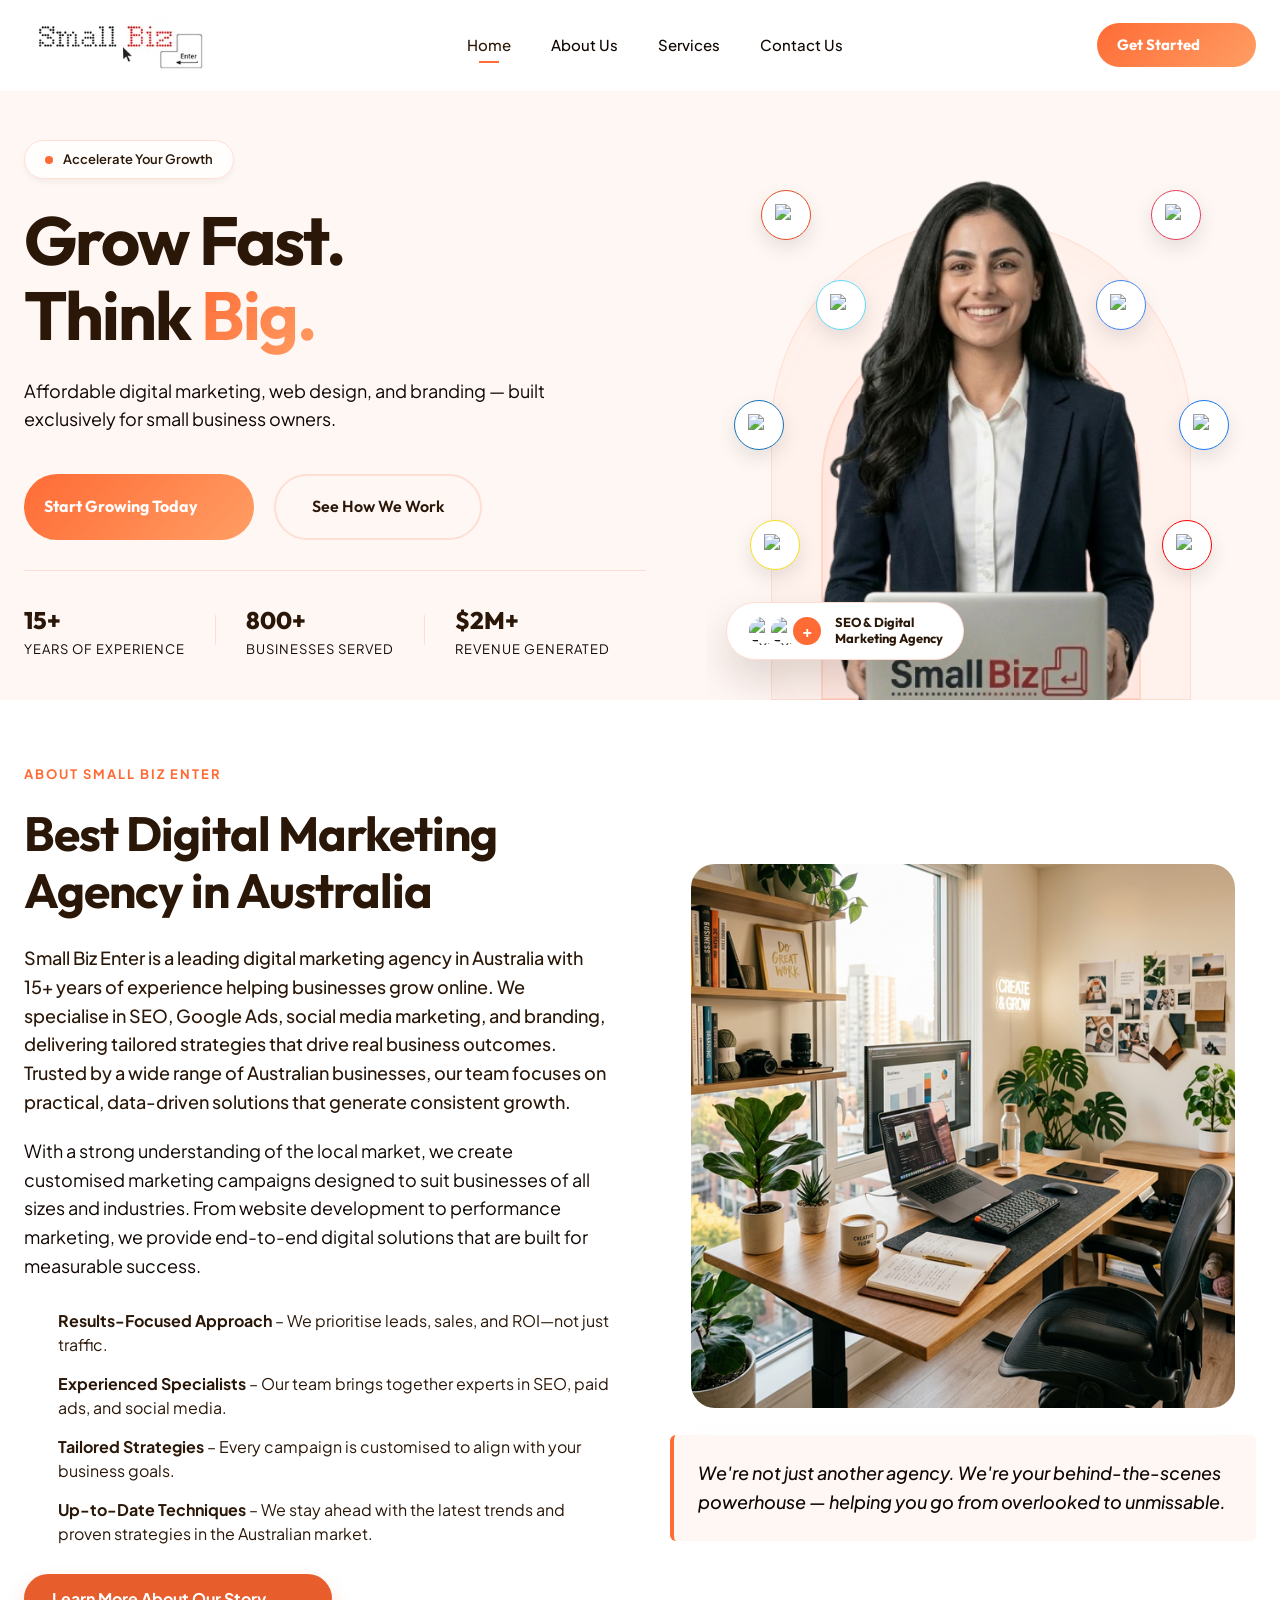
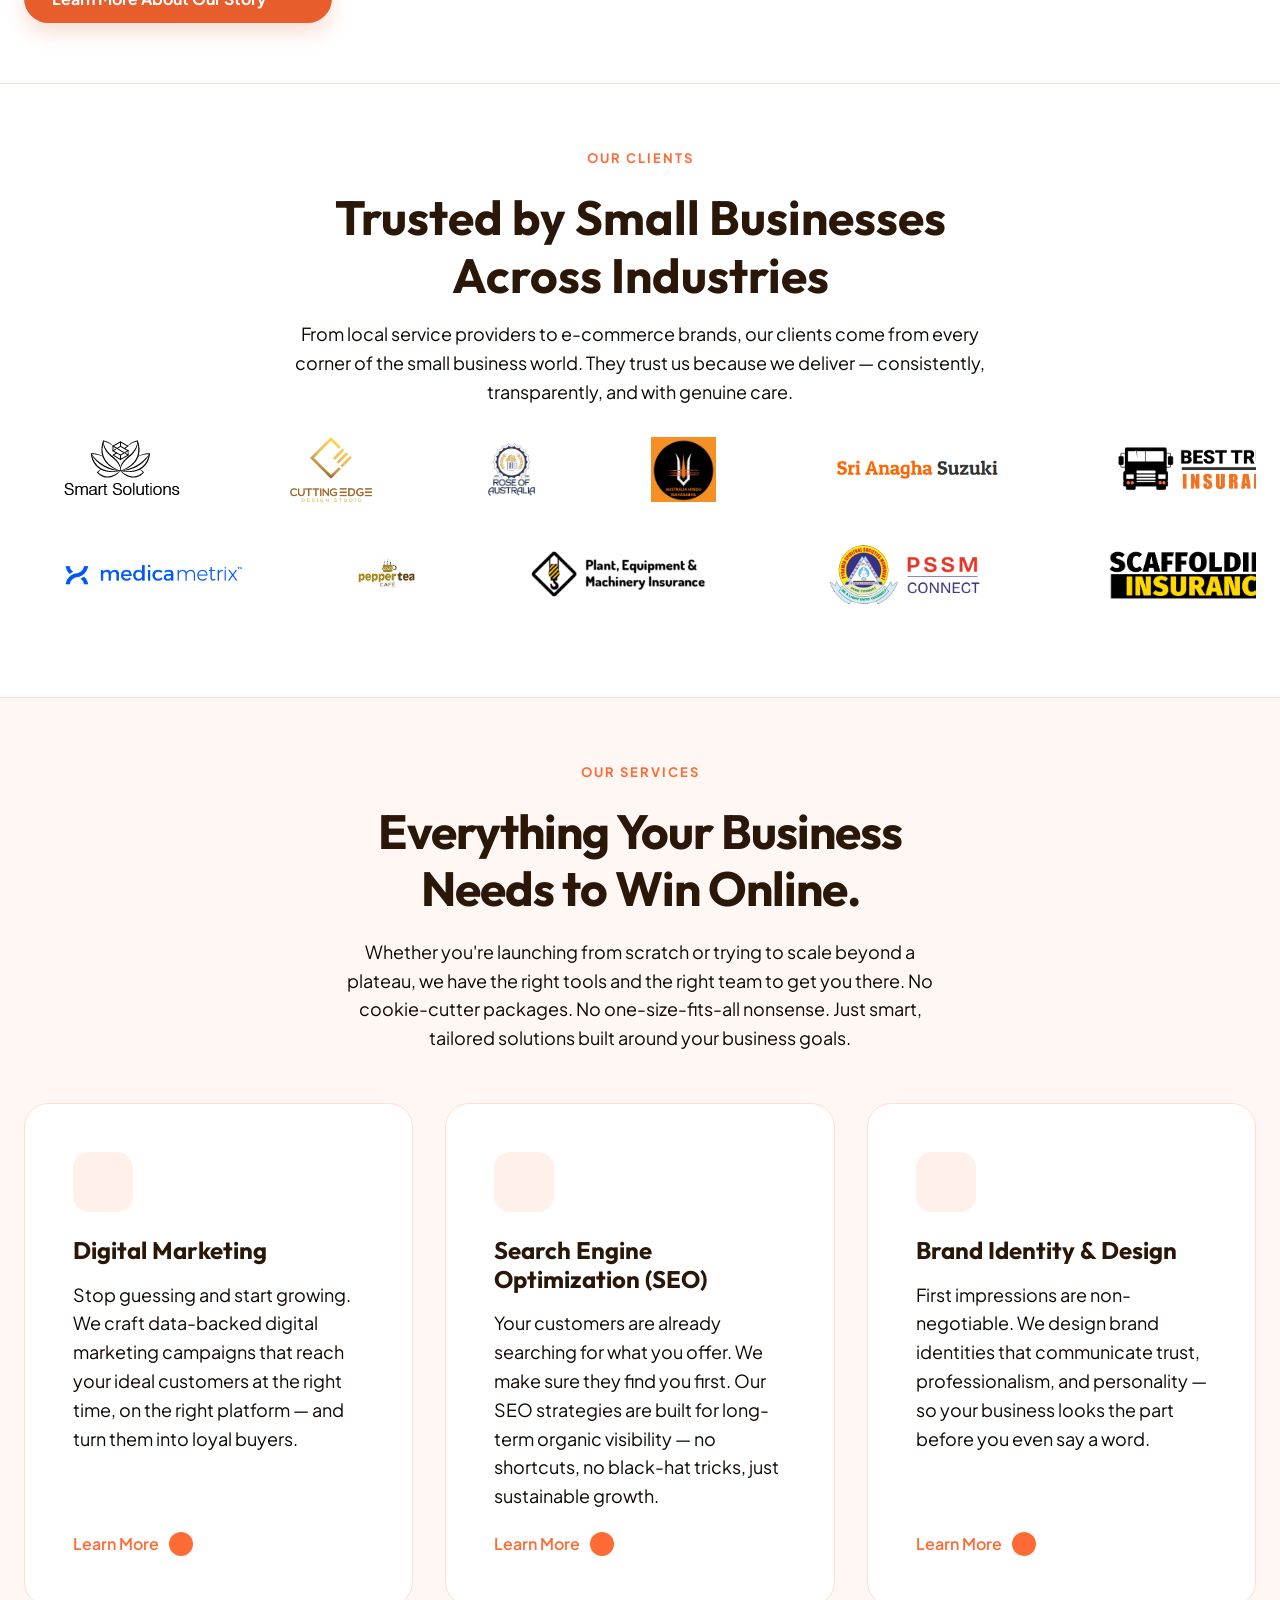
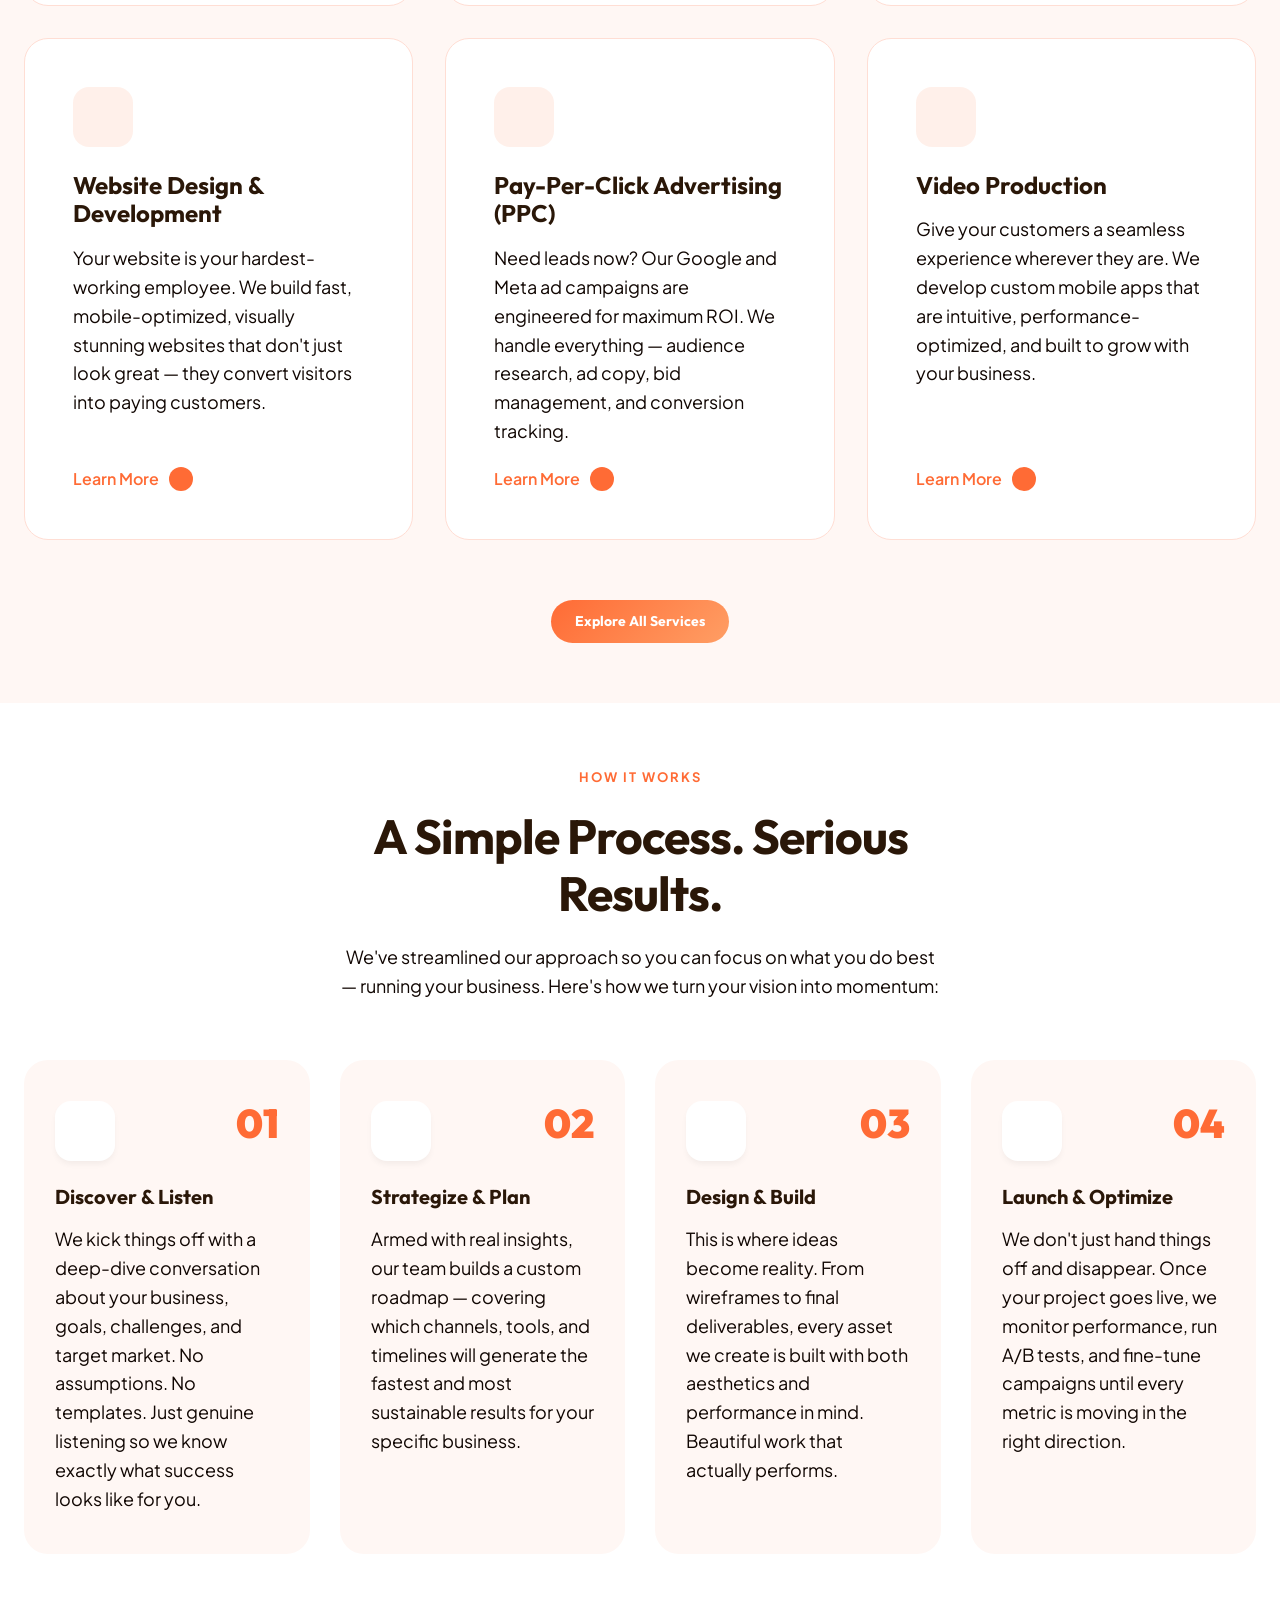
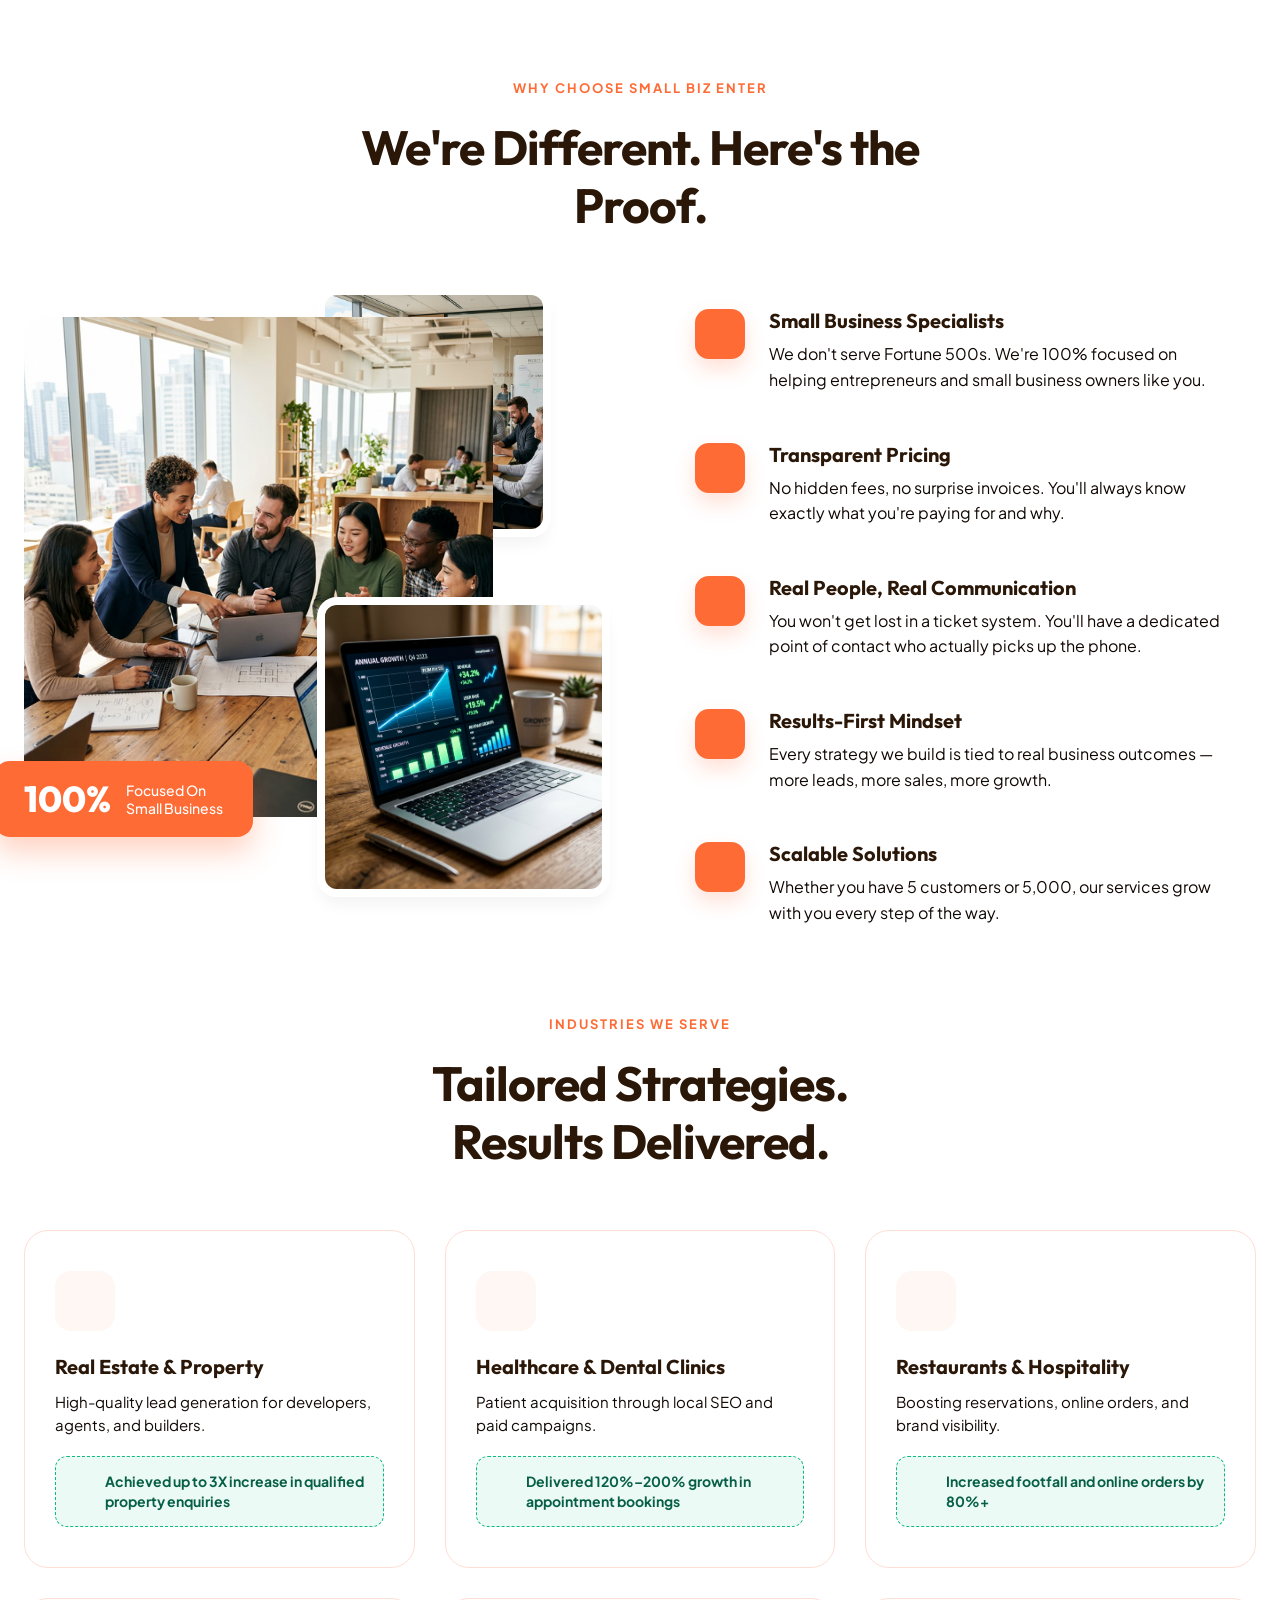
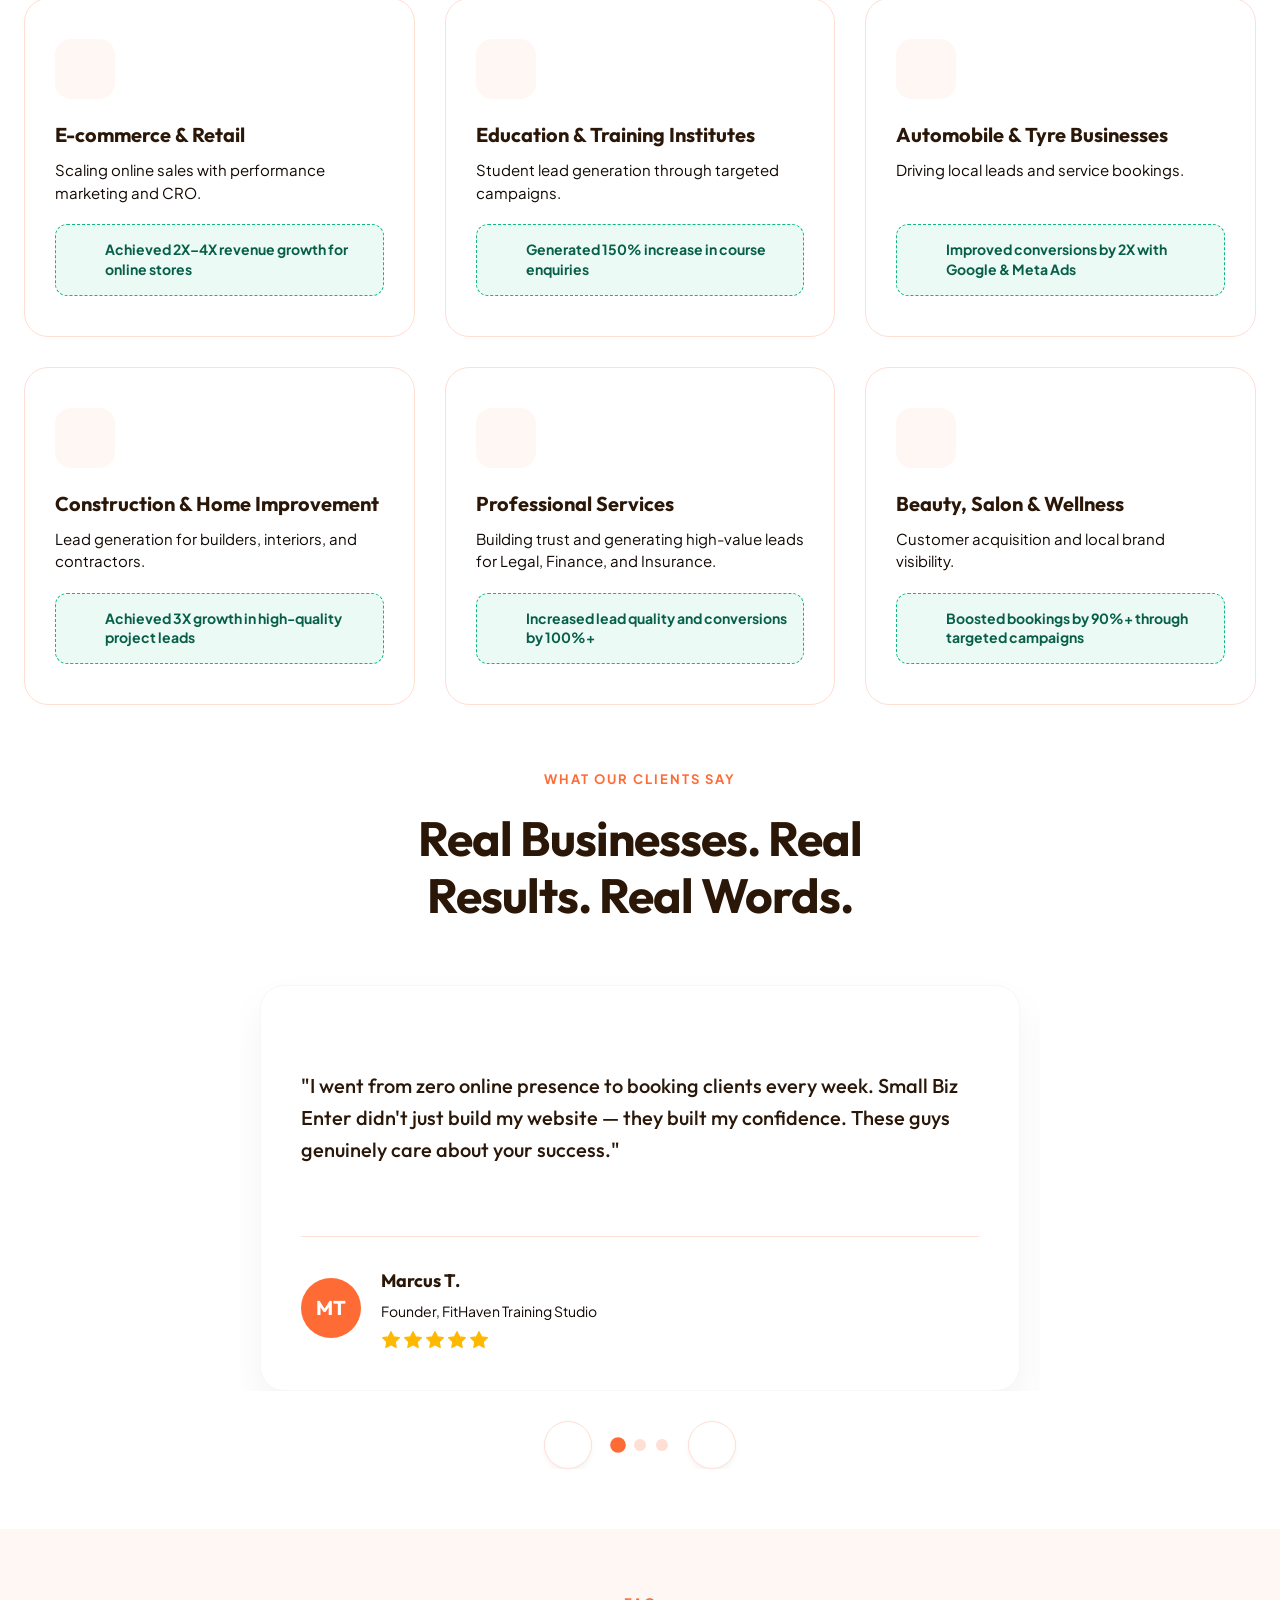
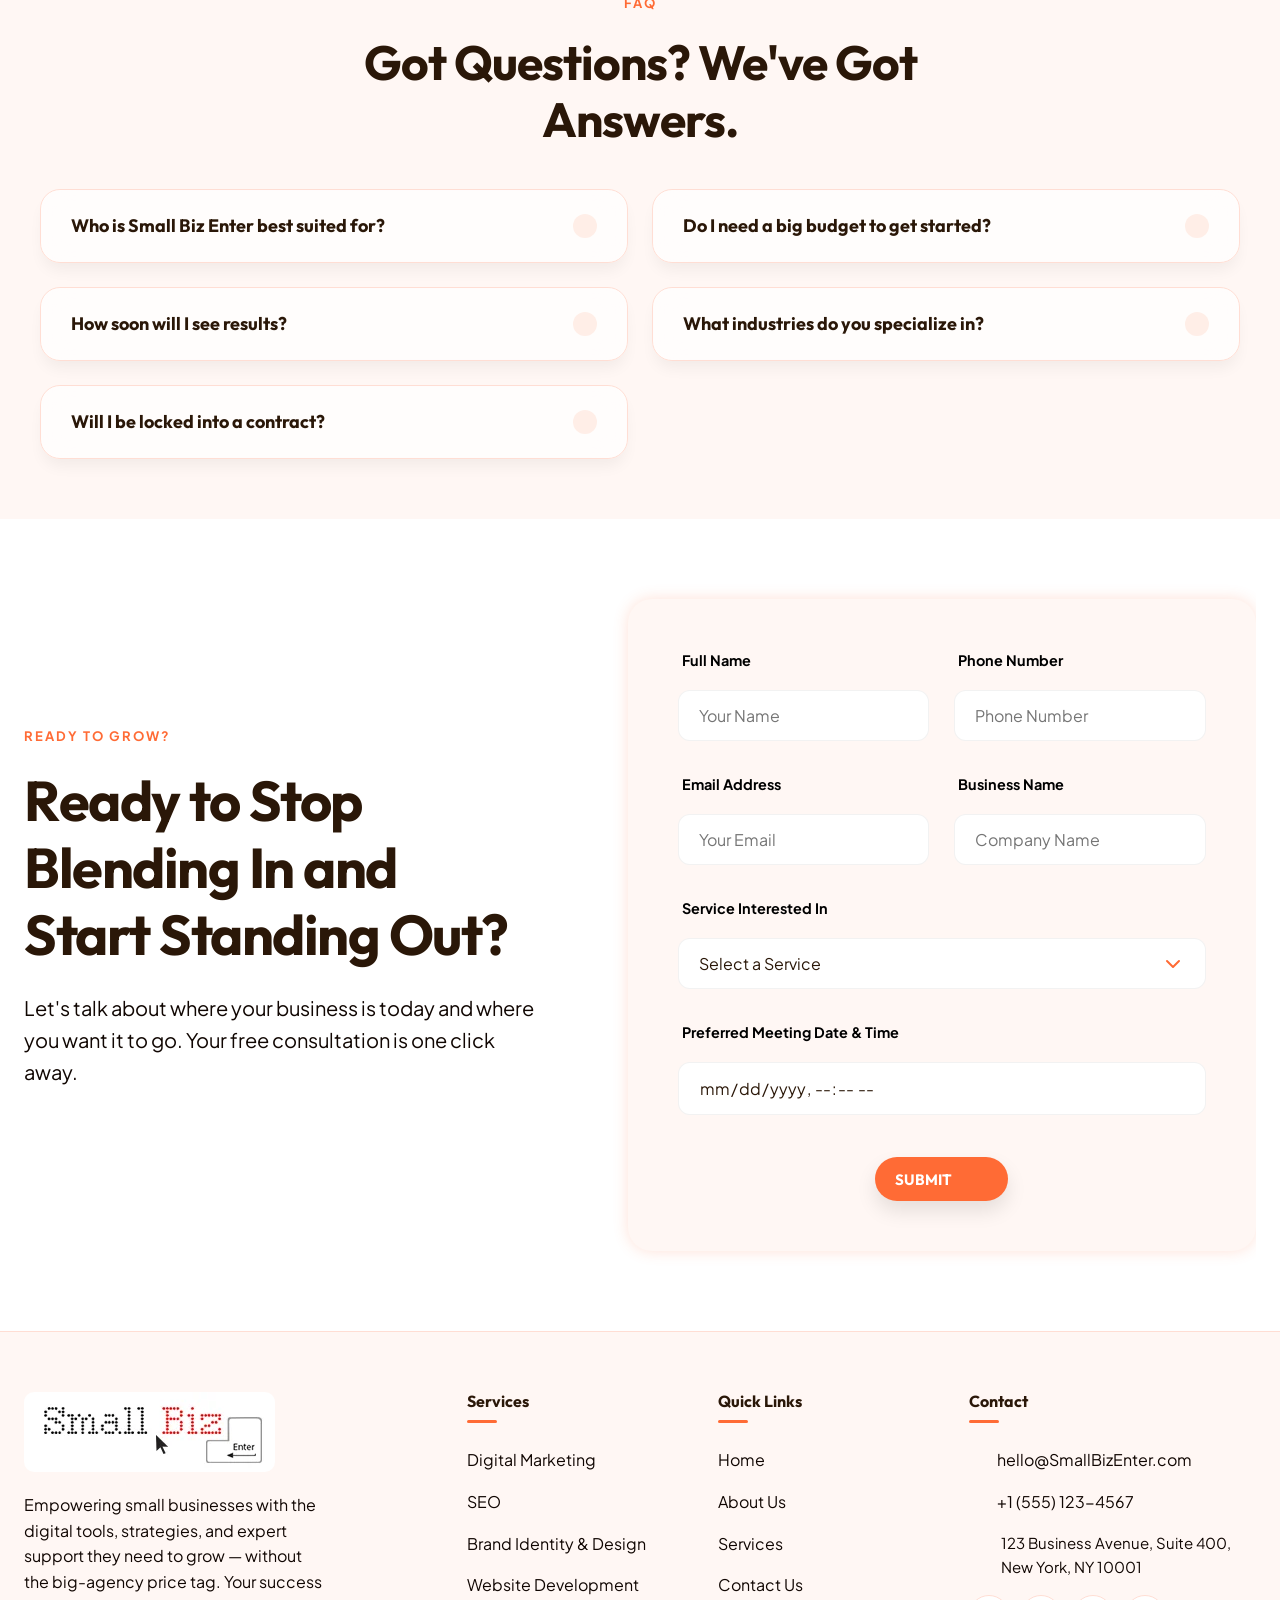
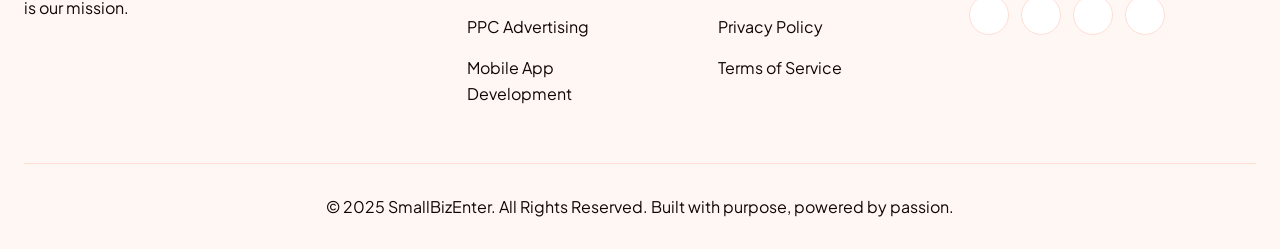
==== commit 8a145669: "change" ====
--- a/index.html
+++ b/index.html
@@ -150,13 +150,28 @@
                     <div class="about-content-v2">
                         <span class="eyebrow-v2">About Small Biz Enter</span>
                         <h1>Best Digital Marketing <br>Agency in Australia</h1>
-                        <p class="lead-v2">Small Biz Enter is a leading digital marketing agency in Australia with 15+ years of experience helping businesses grow online. We specialise in SEO, Google Ads, social media marketing, and branding, delivering tailored strategies that drive real business outcomes. Trusted by a wide range of Australian businesses, our team focuses on practical, data-driven solutions that generate consistent growth.</p>
-                        <p>With a strong understanding of the local market, we create customised marketing campaigns designed to suit businesses of all sizes and industries. From website development to performance marketing, we provide end-to-end digital solutions that are built for measurable success.</p>
+                        <p class="lead-v2">Small Biz Enter is a leading digital marketing agency in Australia with 15+
+                            years of experience helping businesses grow online. We specialise in SEO, Google Ads, social
+                            media marketing, and branding, delivering tailored strategies that drive real business
+                            outcomes. Trusted by a wide range of Australian businesses, our team focuses on practical,
+                            data-driven solutions that generate consistent growth.</p>
+                        <p>With a strong understanding of the local market, we create customised marketing campaigns
+                            designed to suit businesses of all sizes and industries. From website development to
+                            performance marketing, we provide end-to-end digital solutions that are built for measurable
+                            success.</p>
                         <ul class="about-features-v2">
-                            <li><i data-lucide="check-circle" class="icon-orange"></i> <span><strong>Results-Focused Approach</strong> – We prioritise leads, sales, and ROI—not just traffic.</span></li>
-                            <li><i data-lucide="check-circle" class="icon-orange"></i> <span><strong>Experienced Specialists</strong> – Our team brings together experts in SEO, paid ads, and social media.</span></li>
-                            <li><i data-lucide="check-circle" class="icon-orange"></i> <span><strong>Tailored Strategies</strong> – Every campaign is customised to align with your business goals.</span></li>
-                            <li><i data-lucide="check-circle" class="icon-orange"></i> <span><strong>Up-to-Date Techniques</strong> – We stay ahead with the latest trends and proven strategies in the Australian market.</span></li>
+                            <li><i data-lucide="check-circle" class="icon-orange"></i> <span><strong>Results-Focused
+                                        Approach</strong> – We prioritise leads, sales, and ROI—not just traffic.</span>
+                            </li>
+                            <li><i data-lucide="check-circle" class="icon-orange"></i> <span><strong>Experienced
+                                        Specialists</strong> – Our team brings together experts in SEO, paid ads, and
+                                    social media.</span></li>
+                            <li><i data-lucide="check-circle" class="icon-orange"></i> <span><strong>Tailored
+                                        Strategies</strong> – Every campaign is customised to align with your business
+                                    goals.</span></li>
+                            <li><i data-lucide="check-circle" class="icon-orange"></i> <span><strong>Up-to-Date
+                                        Techniques</strong> – We stay ahead with the latest trends and proven strategies
+                                    in the Australian market.</span></li>
                         </ul>
                         <!-- <p class="highlight-box-v2">We're not just another agency. We're your behind-the-scenes
                             powerhouse — helping you go from overlooked to unmissable.</p> -->
@@ -461,6 +476,119 @@
                                 <p>Whether you have 5 customers or 5,000, our services grow with you every step of the
                                     way.</p>
                             </div>
+                        </div>
+                    </div>
+                </div>
+            </div>
+        </section>
+
+
+
+        <!-- Industries We Serve Section -->
+        <section id="industries" class="industries-v2 reveal">
+            <div class="container">
+                <div class="section-head-v2 center">
+                    <span class="eyebrow-v2">Industries We Serve</span>
+                    <h2>Tailored Strategies. <br>Results Delivered.</h2>
+                </div>
+
+                <div class="ind-grid">
+                    <!-- Industry 1 -->
+                    <div class="ind-card">
+                        <div class="ind-icon-box"><i data-lucide="building-2"></i></div>
+                        <h3>Real Estate & Property</h3>
+                        <p>High-quality lead generation for developers, agents, and builders.</p>
+                        <div class="ind-result-box">
+                            <div class="ind-result-icon"><i data-lucide="trending-up"></i></div>
+                            <div class="ind-result-text">Achieved up to 3X increase in qualified property enquiries</div>
+                        </div>
+                    </div>
+
+                    <!-- Industry 2 -->
+                    <div class="ind-card">
+                        <div class="ind-icon-box"><i data-lucide="heart-pulse"></i></div>
+                        <h3>Healthcare & Dental Clinics</h3>
+                        <p>Patient acquisition through local SEO and paid campaigns.</p>
+                        <div class="ind-result-box">
+                            <div class="ind-result-icon"><i data-lucide="trending-up"></i></div>
+                            <div class="ind-result-text">Delivered 120%–200% growth in appointment bookings</div>
+                        </div>
+                    </div>
+
+                    <!-- Industry 3 -->
+                    <div class="ind-card">
+                        <div class="ind-icon-box"><i data-lucide="utensils"></i></div>
+                        <h3>Restaurants & Hospitality</h3>
+                        <p>Boosting reservations, online orders, and brand visibility.</p>
+                        <div class="ind-result-box">
+                            <div class="ind-result-icon"><i data-lucide="trending-up"></i></div>
+                            <div class="ind-result-text">Increased footfall and online orders by 80%+</div>
+                        </div>
+                    </div>
+
+                    <!-- Industry 4 -->
+                    <div class="ind-card">
+                        <div class="ind-icon-box"><i data-lucide="shopping-bag"></i></div>
+                        <h3>E-commerce & Retail</h3>
+                        <p>Scaling online sales with performance marketing and CRO.</p>
+                        <div class="ind-result-box">
+                            <div class="ind-result-icon"><i data-lucide="trending-up"></i></div>
+                            <div class="ind-result-text">Achieved 2X–4X revenue growth for online stores</div>
+                        </div>
+                    </div>
+
+                    <!-- Industry 5 -->
+                    <div class="ind-card">
+                        <div class="ind-icon-box"><i data-lucide="graduation-cap"></i></div>
+                        <h3>Education & Training Institutes</h3>
+                        <p>Student lead generation through targeted campaigns.</p>
+                        <div class="ind-result-box">
+                            <div class="ind-result-icon"><i data-lucide="trending-up"></i></div>
+                            <div class="ind-result-text">Generated 150% increase in course enquiries</div>
+                        </div>
+                    </div>
+
+                    <!-- Industry 6 -->
+                    <div class="ind-card">
+                        <div class="ind-icon-box"><i data-lucide="car"></i></div>
+                        <h3>Automobile & Tyre Businesses</h3>
+                        <p>Driving local leads and service bookings.</p>
+                        <div class="ind-result-box">
+                            <div class="ind-result-icon"><i data-lucide="trending-up"></i></div>
+                            <div class="ind-result-text">Improved conversions by 2X with Google & Meta Ads</div>
+                        </div>
+                    </div>
+
+                    <!-- Industry 7 -->
+                    <div class="ind-card">
+                        <div class="ind-icon-box"><i data-lucide="hard-hat"></i></div>
+                        <h3>Construction & Home Improvement</h3>
+                        <p>Lead generation for builders, interiors, and contractors.</p>
+                        <div class="ind-result-box">
+                            <div class="ind-result-icon"><i data-lucide="trending-up"></i></div>
+                            <div class="ind-result-text">Achieved 3X growth in high-quality project leads</div>
+                        </div>
+                    </div>
+
+                    <!-- Industry 8 -->
+                    <div class="ind-card">
+                        <div class="ind-icon-box"><i data-lucide="briefcase"></i></div>
+                        <h3>Professional Services</h3>
+                        <p>Building trust and generating high-value leads for Legal, Finance, and Insurance.</p>
+                        <div class="ind-result-box">
+                            <div class="ind-result-icon"><i data-lucide="trending-up"></i></div>
+                            <div class="ind-result-text">Increased lead quality and conversions by 100%+</div>
+                        </div>
+                    </div>
+
+                    <!-- Industry 9 -->
+                    <div class="ind-card">
+                        <div class="ind-icon-box"><i data-lucide="sparkles"></i></div>
+                        <h3>Beauty, Salon & Wellness</h3>
+                        <p>Customer acquisition and local brand visibility.</p>
+                        <div class="ind-result-box">
+                            <div class="ind-result-icon"><i data-lucide="trending-up"></i></div>
+                            <div class="ind-result-text">Boosted bookings by 90%+ through targeted campaigns</div>
                         </div>
                     </div>
                 </div>
--- a/style.css
+++ b/style.css
@@ -2099,8 +2099,9 @@
         padding-top: 130px;
         /* Push below header */
     }
-    .hero-title-v2{
-        font-size: 40px!important;
+
+    .hero-title-v2 {
+        font-size: 40px !important;
     }
 
     .hero-v2-ref .hero-title-v2 {
@@ -4113,7 +4114,8 @@
         gap: 40px;
         text-align: left;
     }
-    .highlight-box-v2{
+
+    .highlight-box-v2 {
         margin-top: 30px;
     }
 
@@ -4857,4 +4859,108 @@
         text-align: left;
     }
 
-}+}
+
+/* ---------------------------------------------------------
+   Industries We Serve & Results Delivered (Card Design)
+   --------------------------------------------------------- */
+.industries-v2 {
+    padding-bottom: 60px;
+    background: var(--v2-bg-pure);
+    position: relative;
+}
+
+.ind-grid {
+    display: grid;
+    grid-template-columns: repeat(3, 1fr);
+    gap: 30px;
+    margin-top: 60px;
+}
+
+.ind-card {
+    padding: 40px 30px;
+    border-radius: var(--v2-radius-md);
+    background: var(--v2-bg-pure);
+    border: 1px solid var(--v2-border);
+    transition: all 0.4s cubic-bezier(0.4, 0, 0.2, 1);
+    display: flex;
+    flex-direction: column;
+    height: 100%;
+}
+
+.ind-card:hover {
+    box-shadow: var(--v2-shadow-glass);
+    border-color: var(--v2-primary);
+}
+
+.ind-icon-box {
+    width: 60px;
+    height: 60px;
+    background: var(--v2-bg-soft);
+    border-radius: 16px;
+    display: flex;
+    align-items: center;
+    justify-content: center;
+    color: var(--v2-primary);
+    margin-bottom: 24px;
+    transition: all 0.3s ease;
+}
+
+.ind-card:hover .ind-icon-box {
+    background: var(--v2-primary);
+    color: #fff;
+}
+
+.ind-card h3 {
+    font-size: 20px;
+    margin-bottom: 12px;
+    color: var(--v2-text-dark);
+    font-weight: 700;
+}
+
+.ind-card p {
+    font-size: 15px;
+    color: var(--v2-text-muted);
+    margin-bottom: 20px;
+    flex-grow: 1;
+    line-height: 1.5;
+}
+
+.ind-result-box {
+    display: flex;
+    align-items: flex-start;
+    gap: 10px;
+    background: rgba(16, 185, 129, 0.08);
+    padding: 15px;
+    border-radius: 12px;
+    border: 1px dashed var(--v2-success);
+}
+
+.ind-result-icon {
+    color: var(--v2-success);
+    display: flex;
+    align-items: center;
+    margin-top: 3px;
+}
+
+.ind-result-text {
+    font-size: 14px;
+    font-weight: 700;
+    color: #065f46;
+    line-height: 1.4;
+}
+
+@media (max-width: 991px) {
+    .ind-grid {
+        grid-template-columns: repeat(2, 1fr);
+    }
+}
+
+@media (max-width: 767px) {
+    .ind-grid {
+        grid-template-columns: 1fr;
+    }
+    .industries-v2 {
+        padding: 60px 0;
+    }
+}
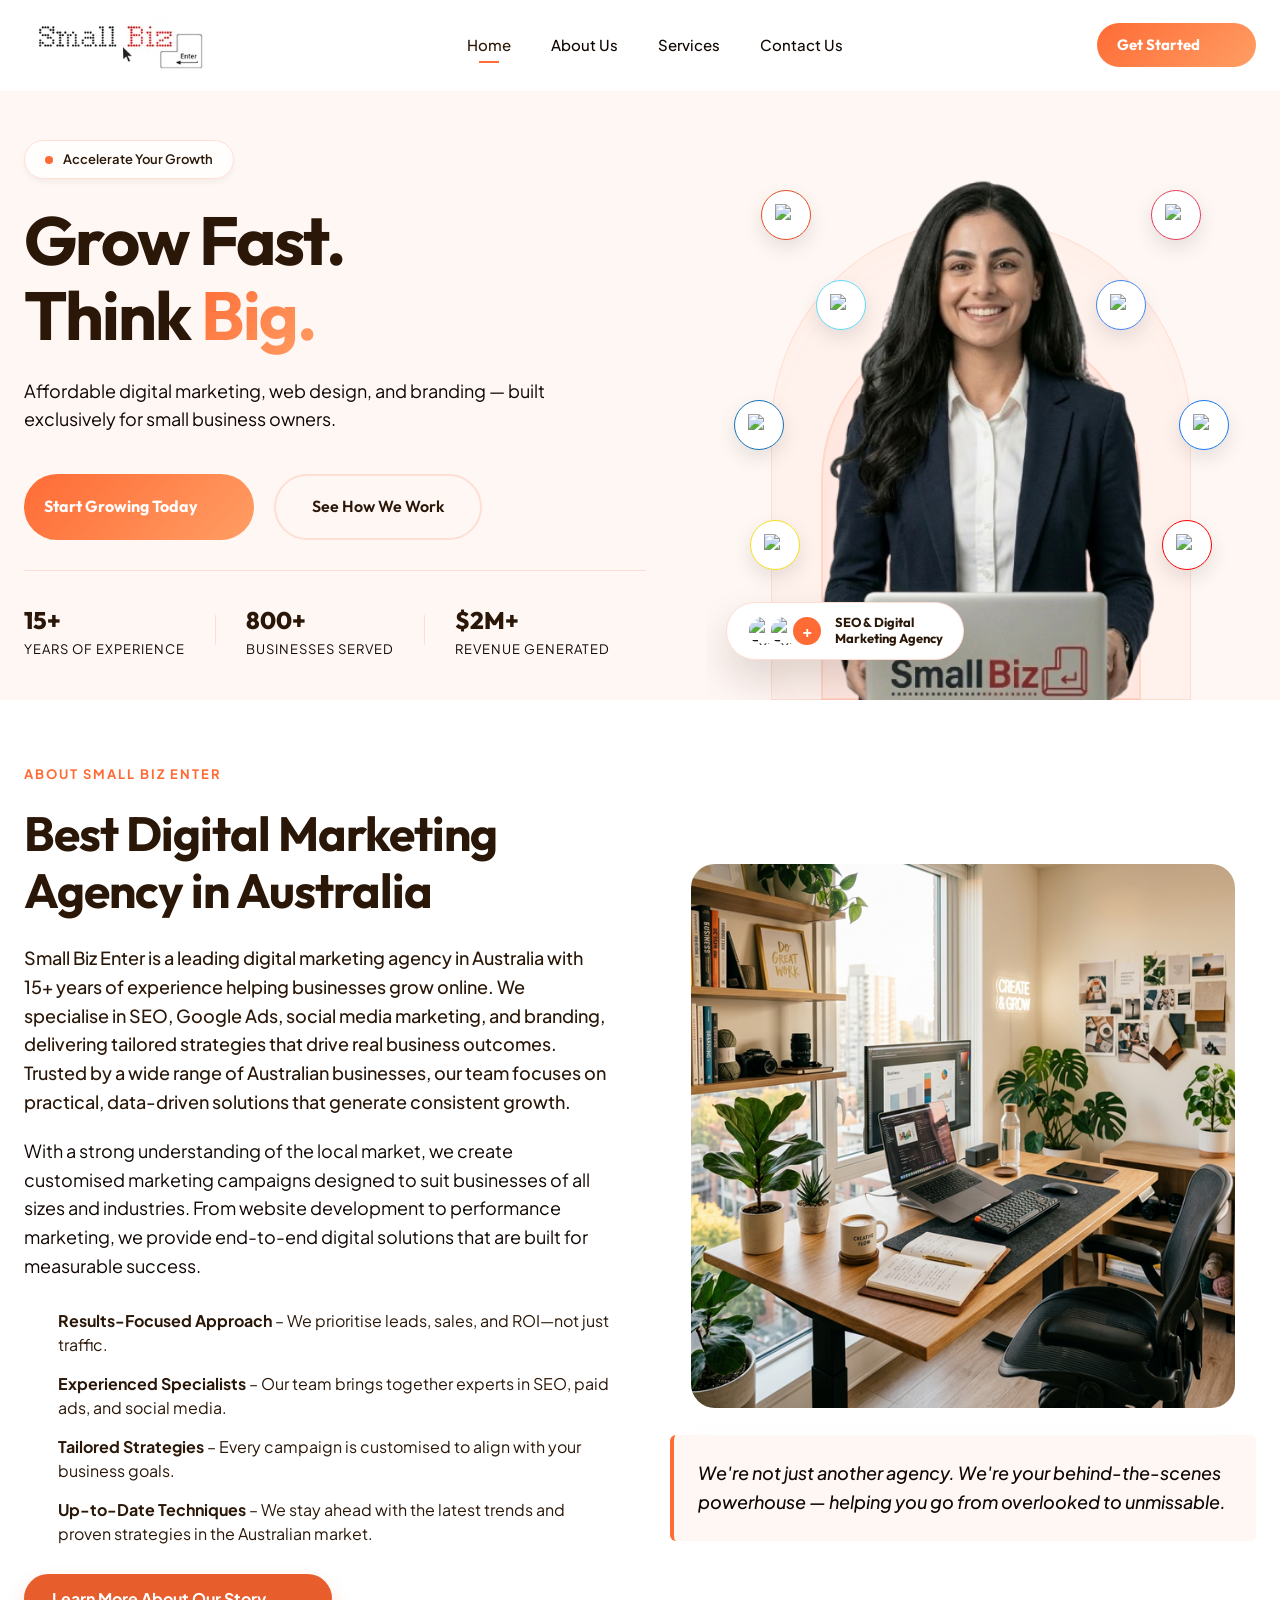
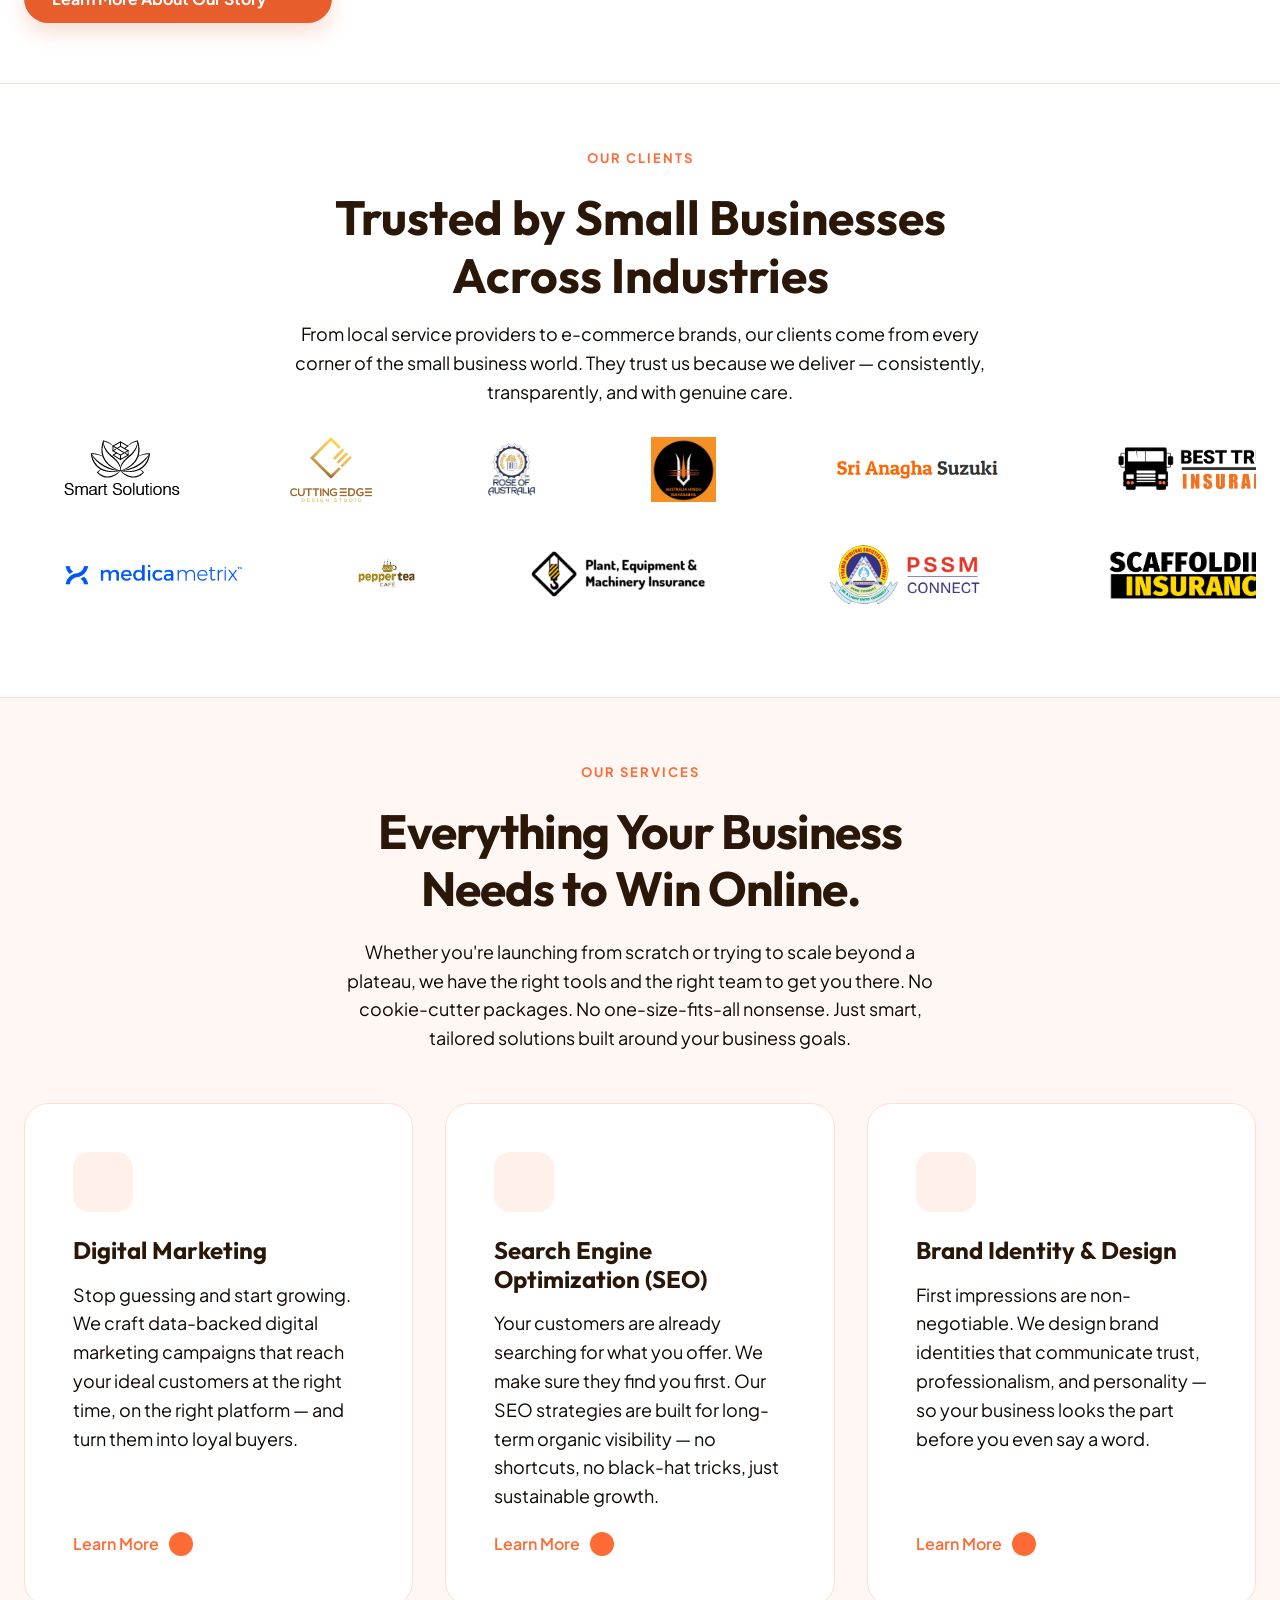
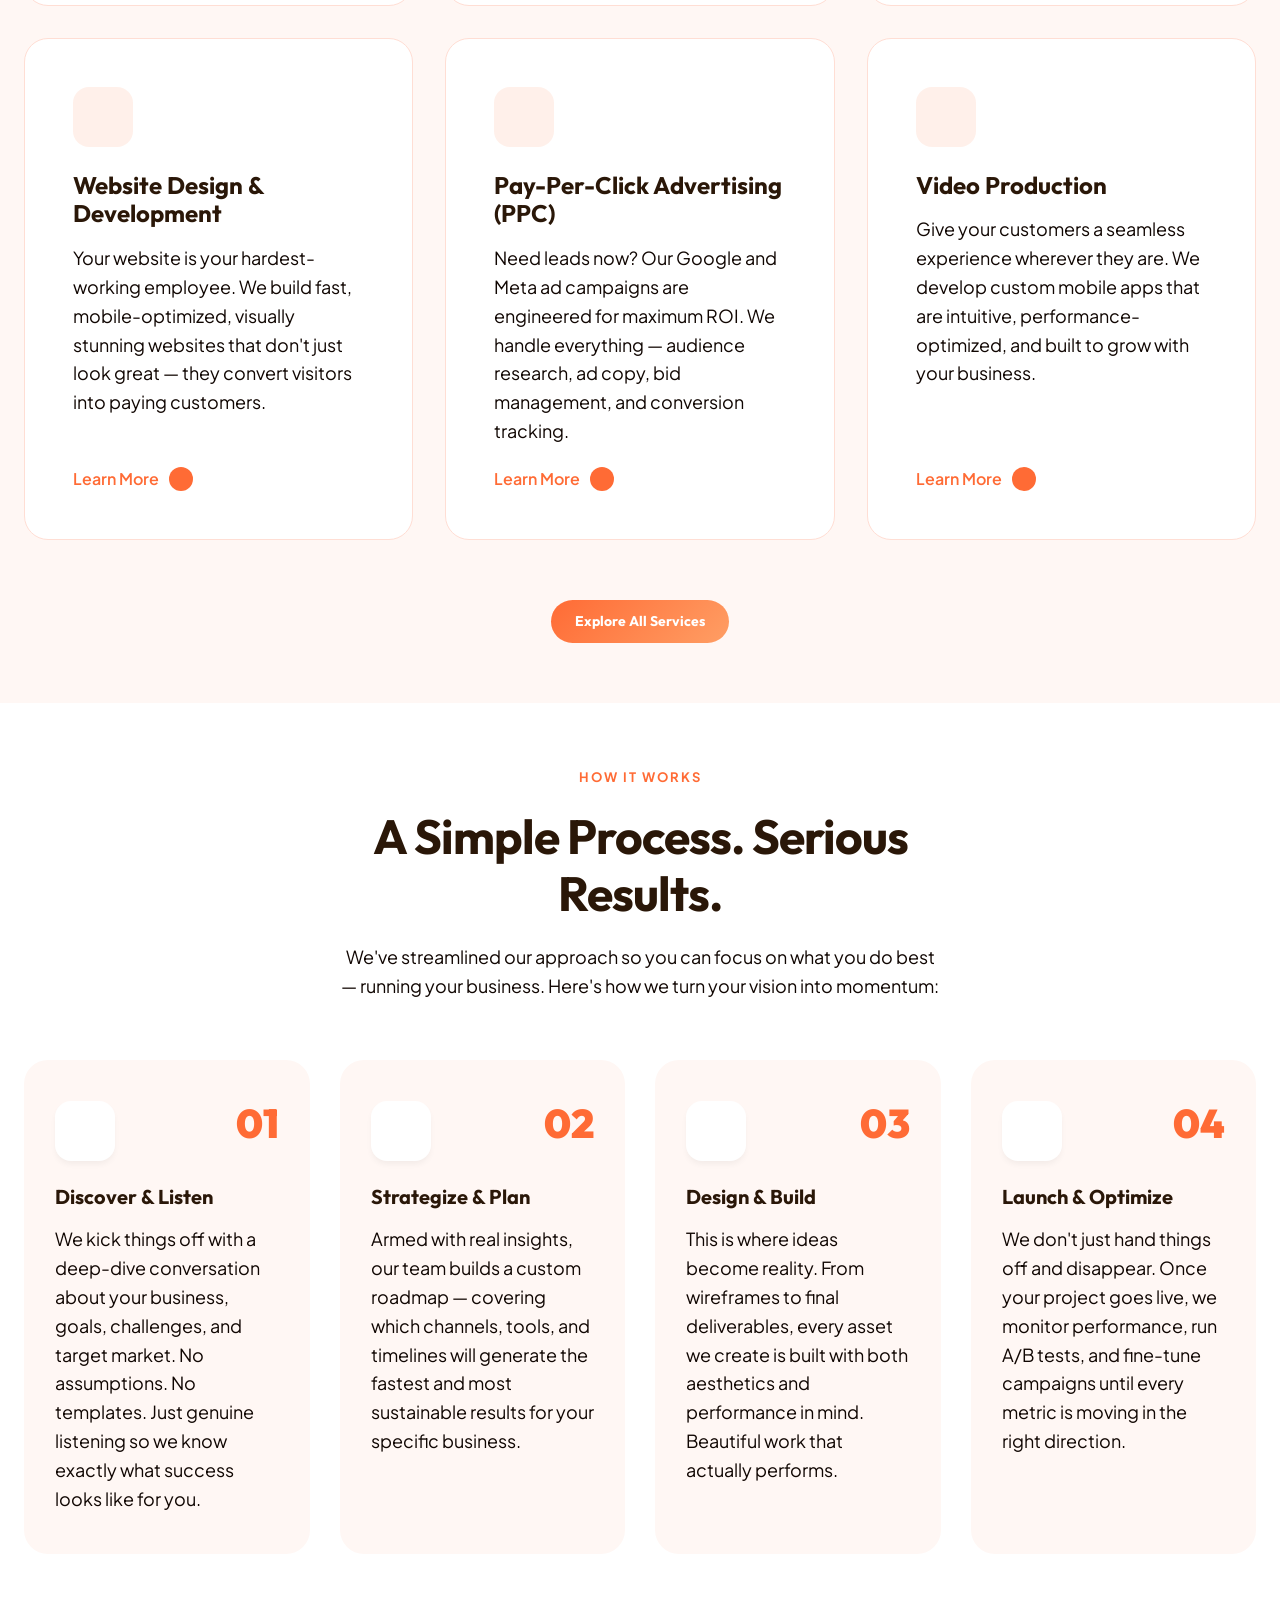
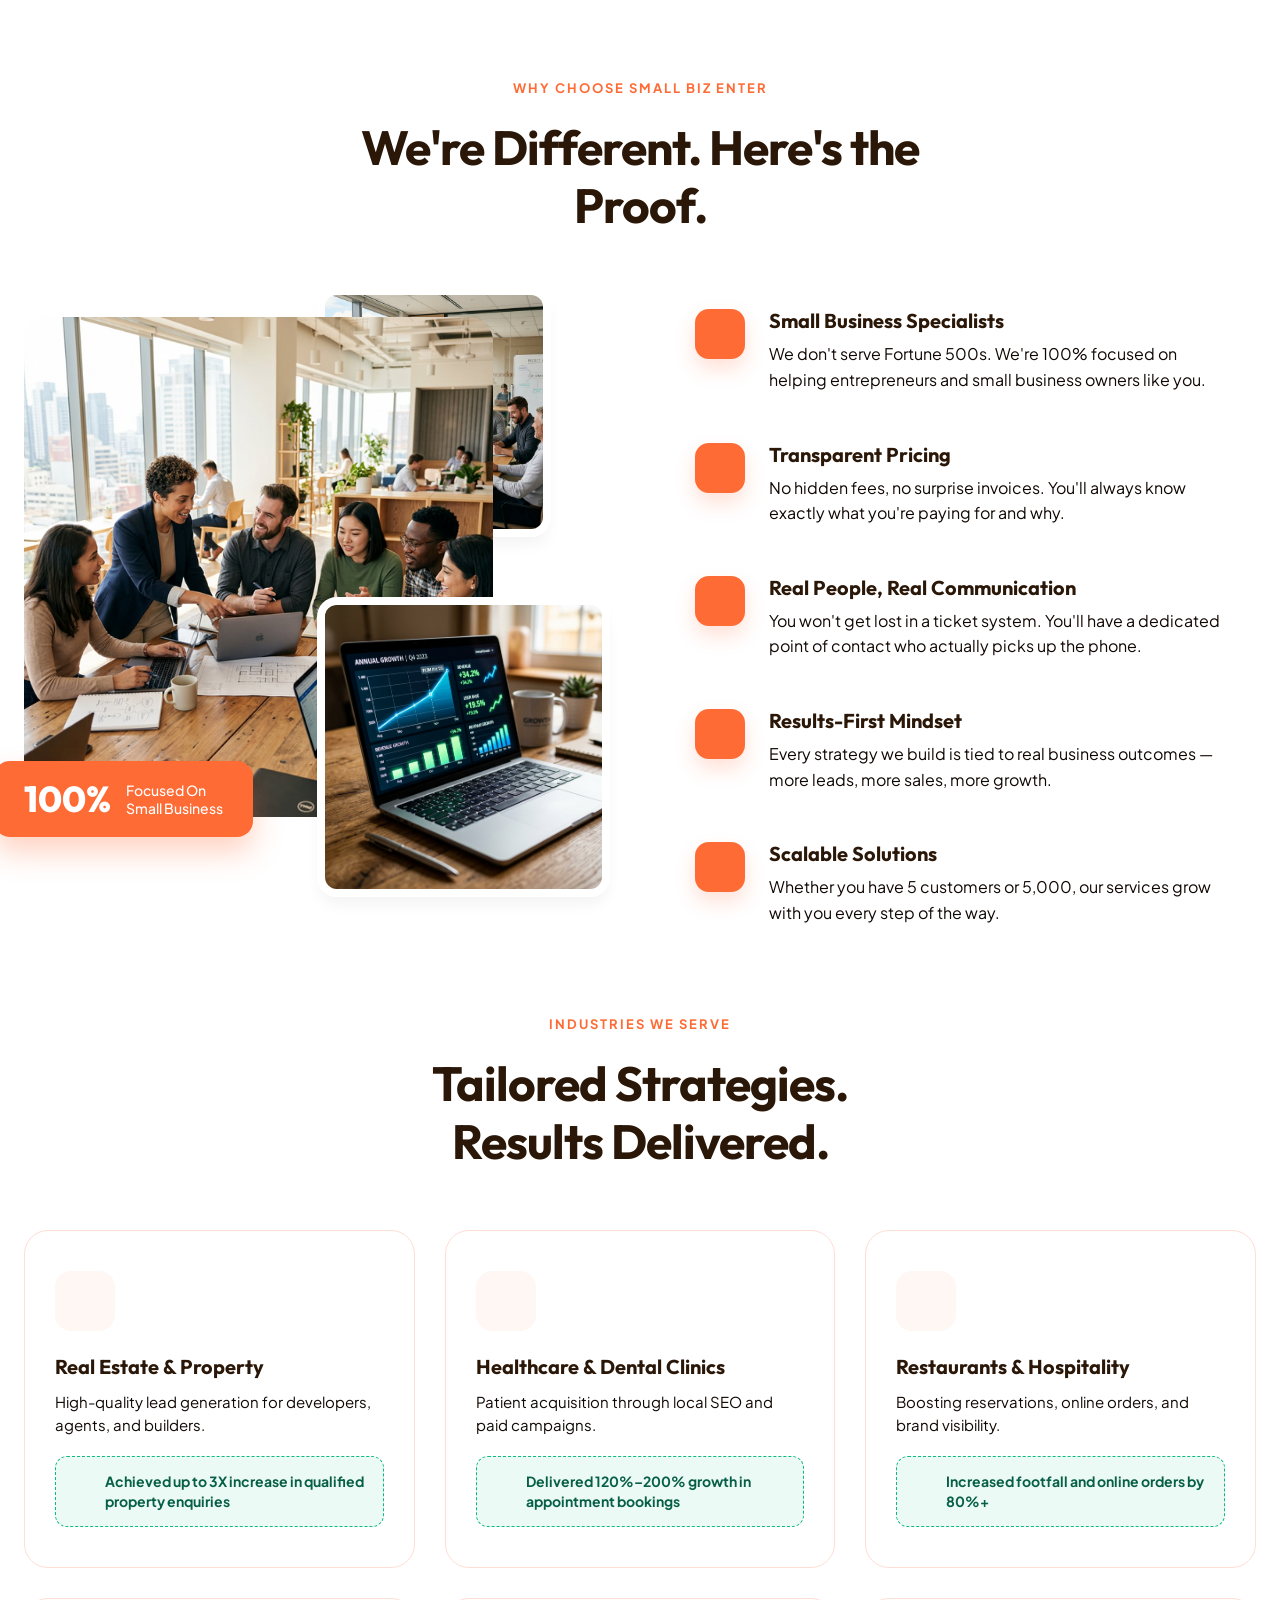
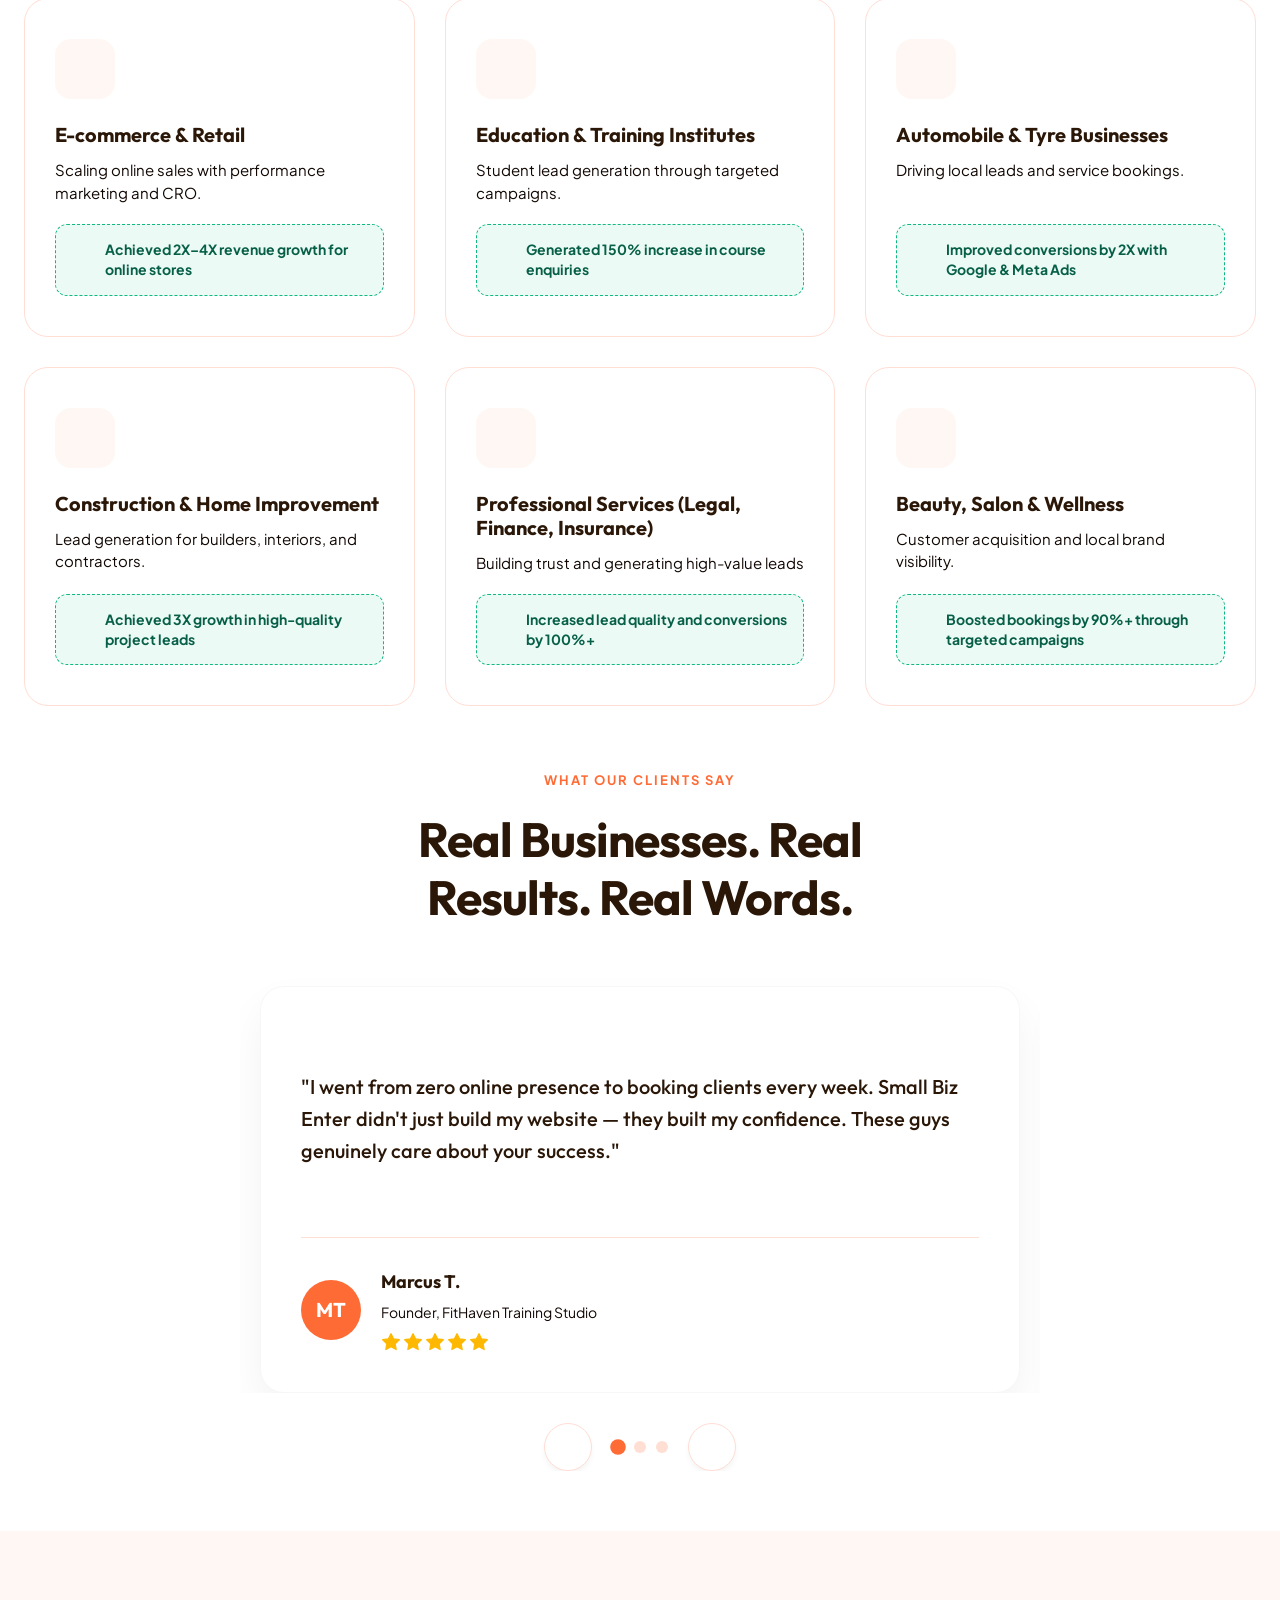
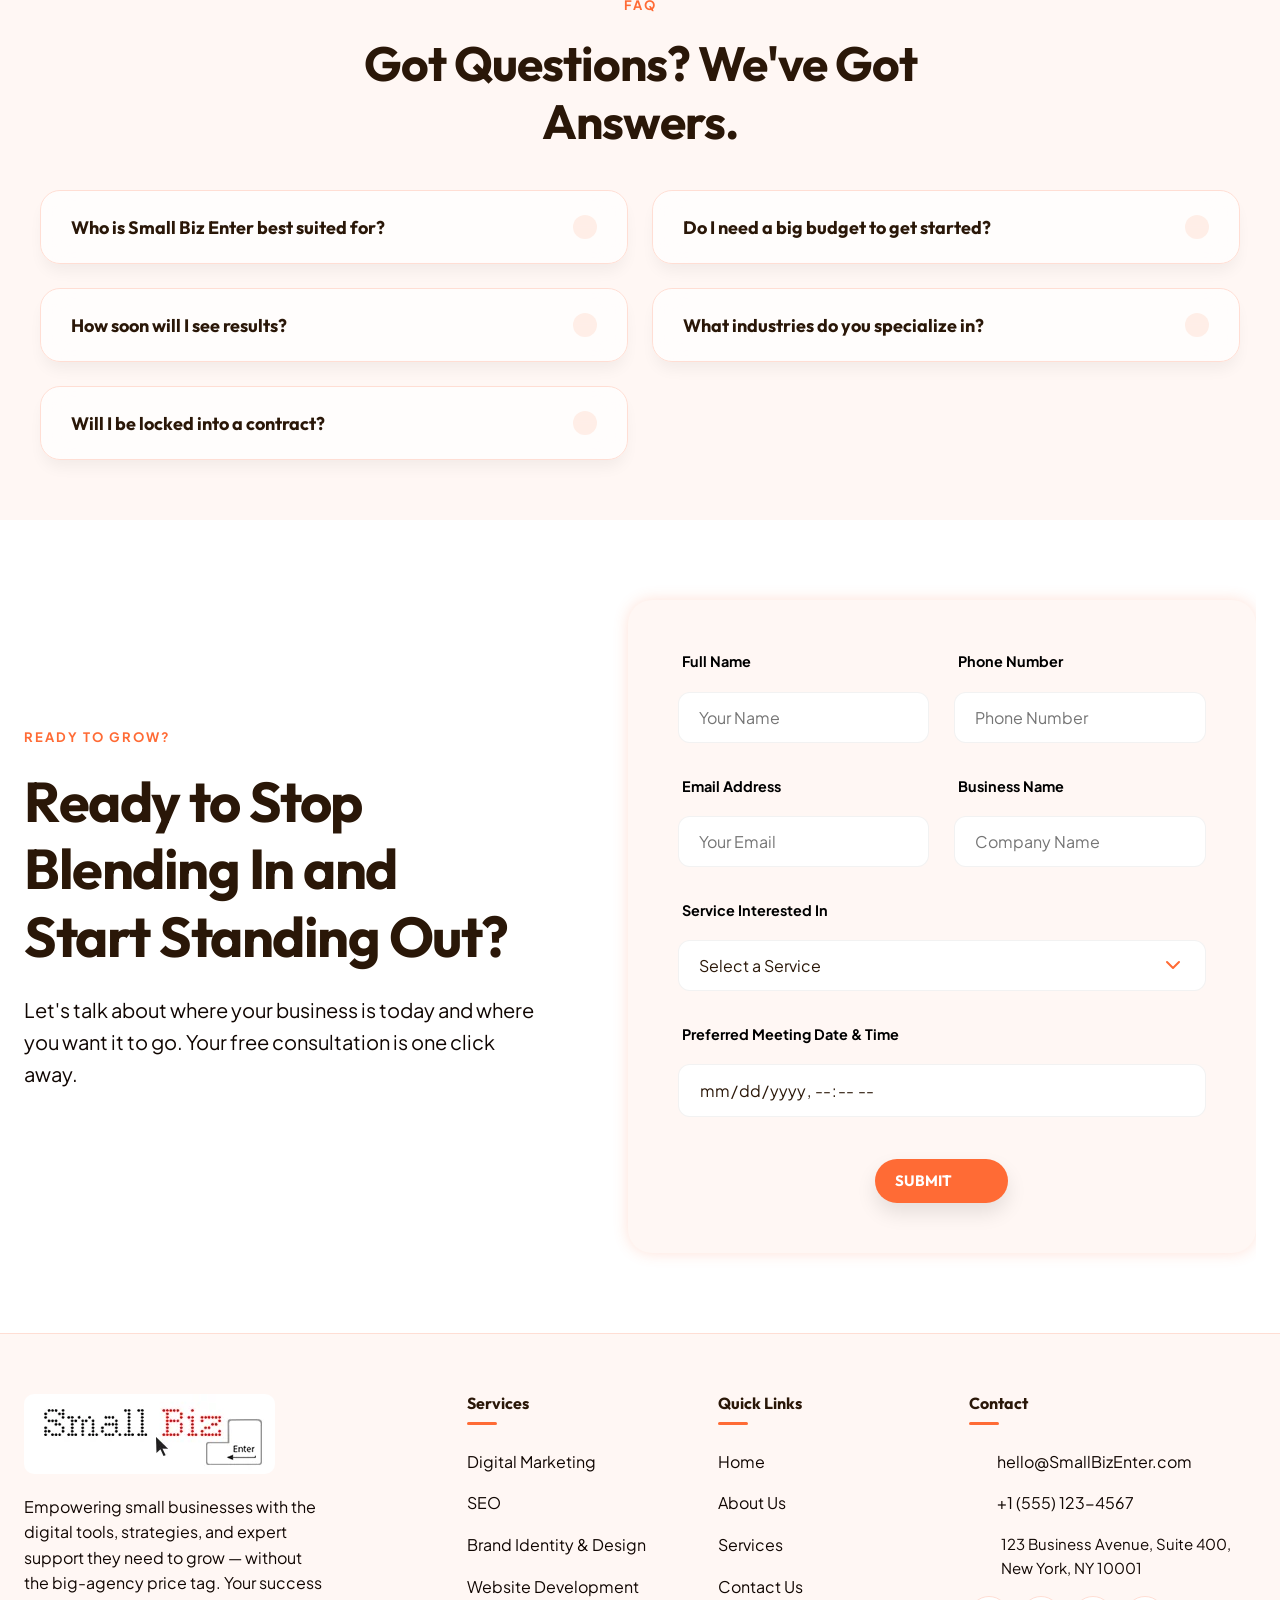
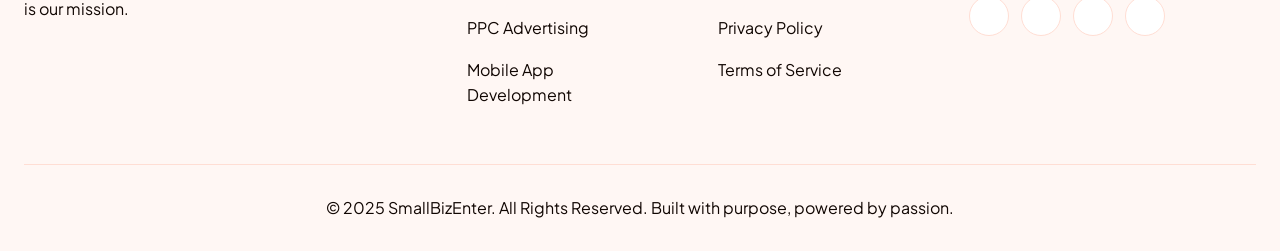
==== commit 2adda7fc: "change" ====
--- a/index.html
+++ b/index.html
@@ -573,8 +573,8 @@
                     <!-- Industry 8 -->
                     <div class="ind-card">
                         <div class="ind-icon-box"><i data-lucide="briefcase"></i></div>
-                        <h3>Professional Services</h3>
-                        <p>Building trust and generating high-value leads for Legal, Finance, and Insurance.</p>
+                        <h3>Professional Services (Legal, Finance, Insurance)</h3>
+                        <p>Building trust and generating high-value leads</p>
                         <div class="ind-result-box">
                             <div class="ind-result-icon"><i data-lucide="trending-up"></i></div>
                             <div class="ind-result-text">Increased lead quality and conversions by 100%+</div>
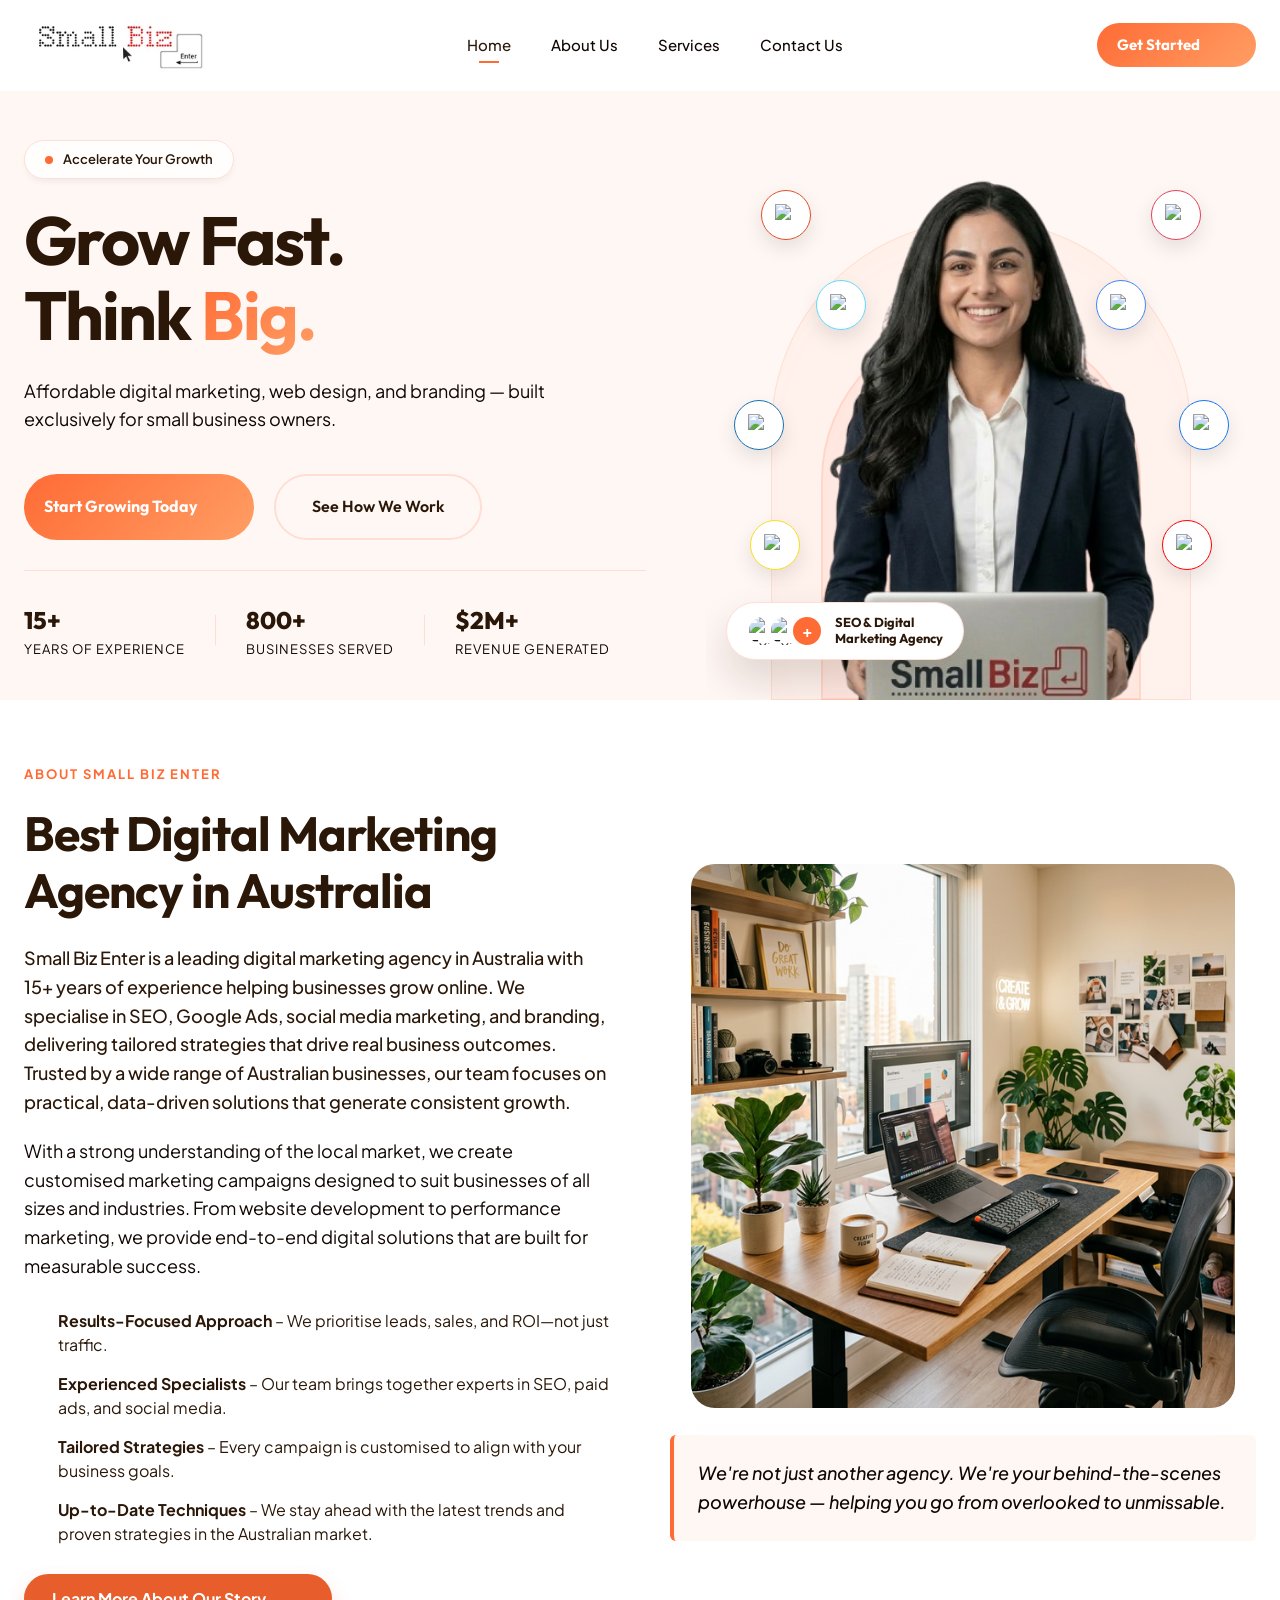
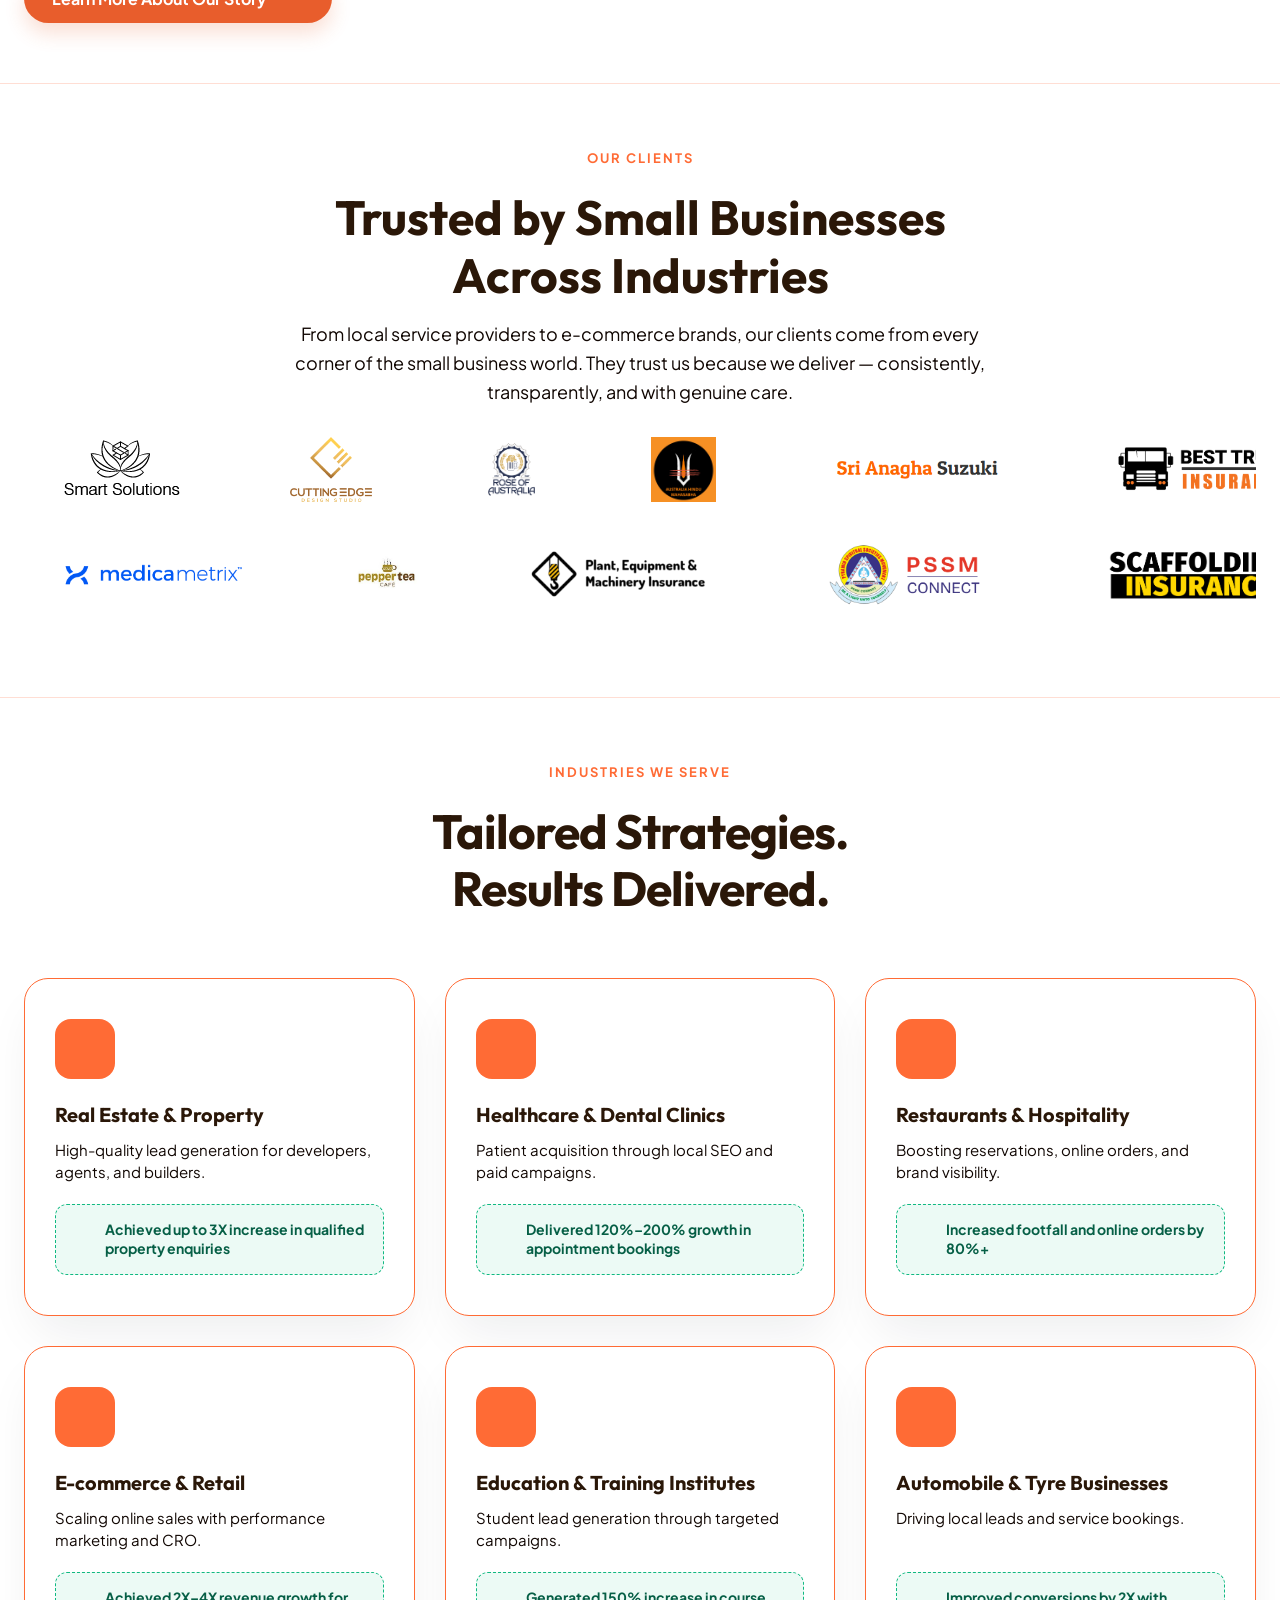
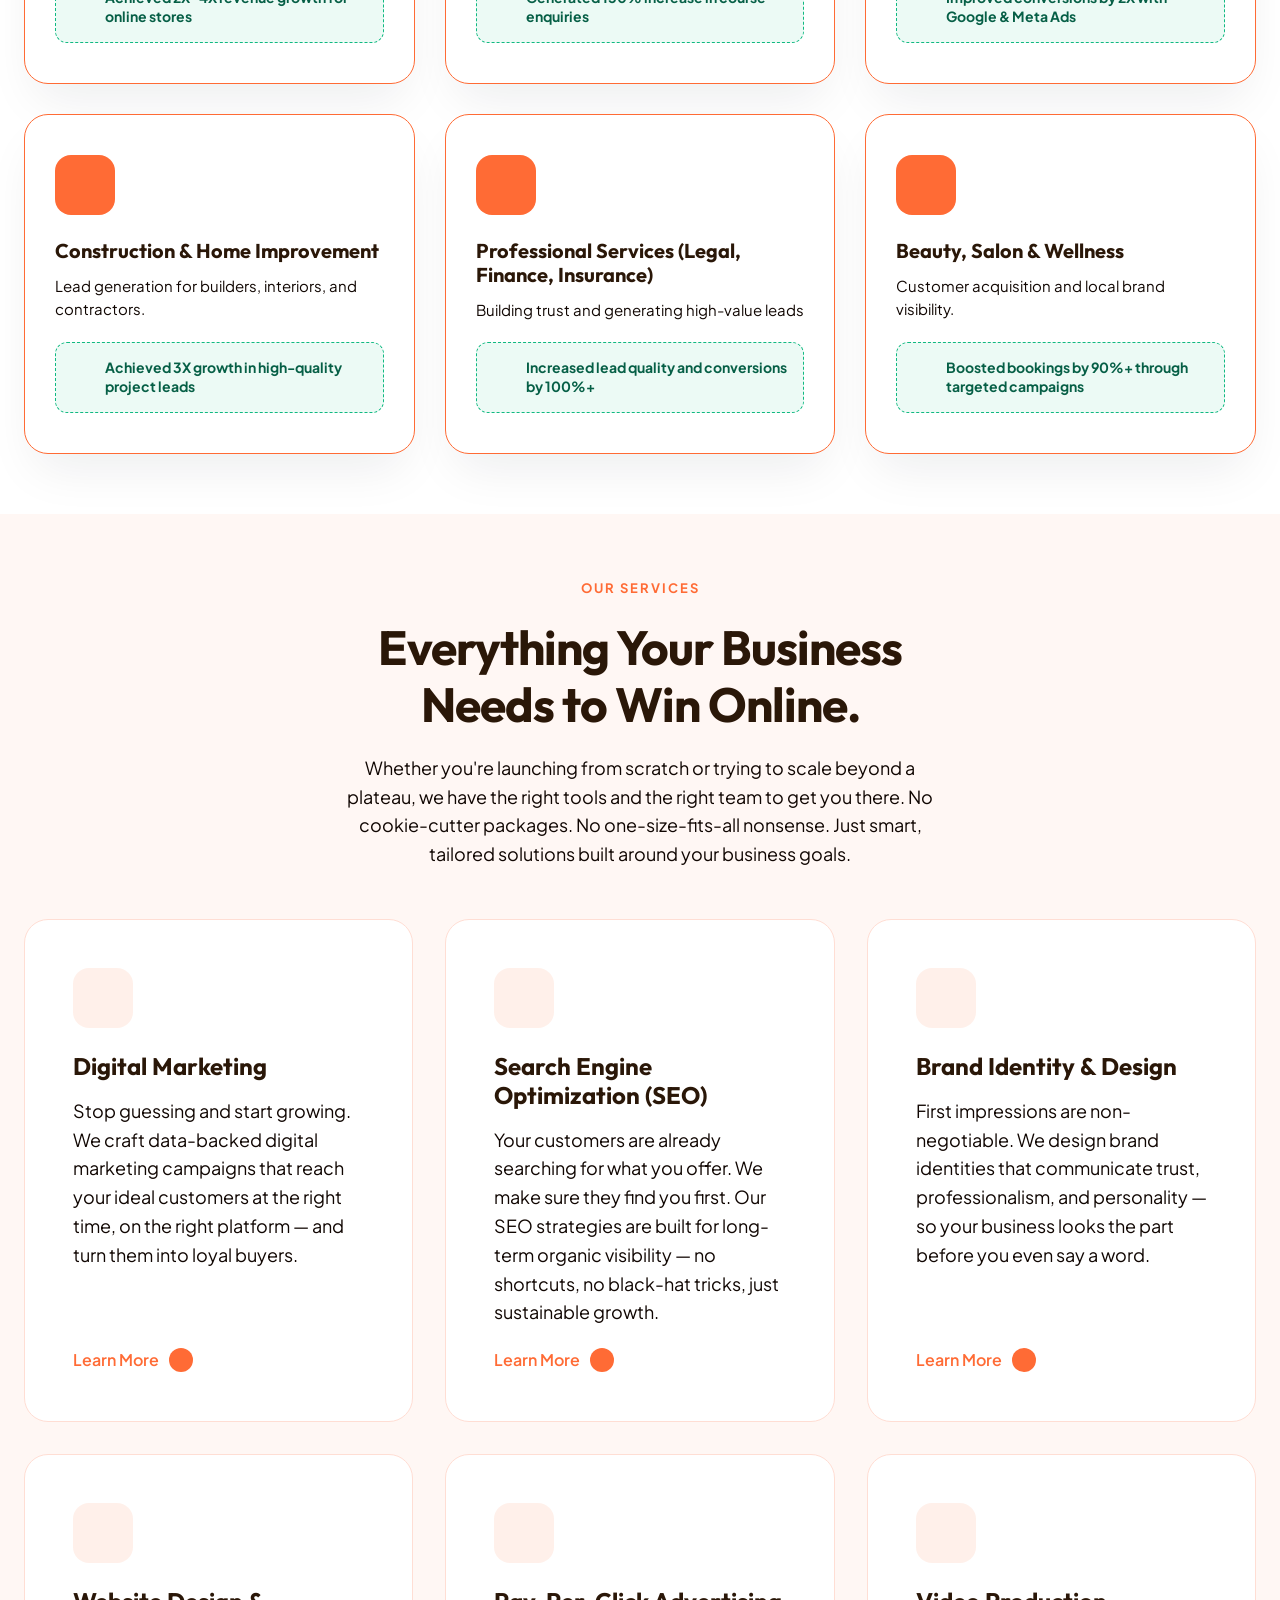
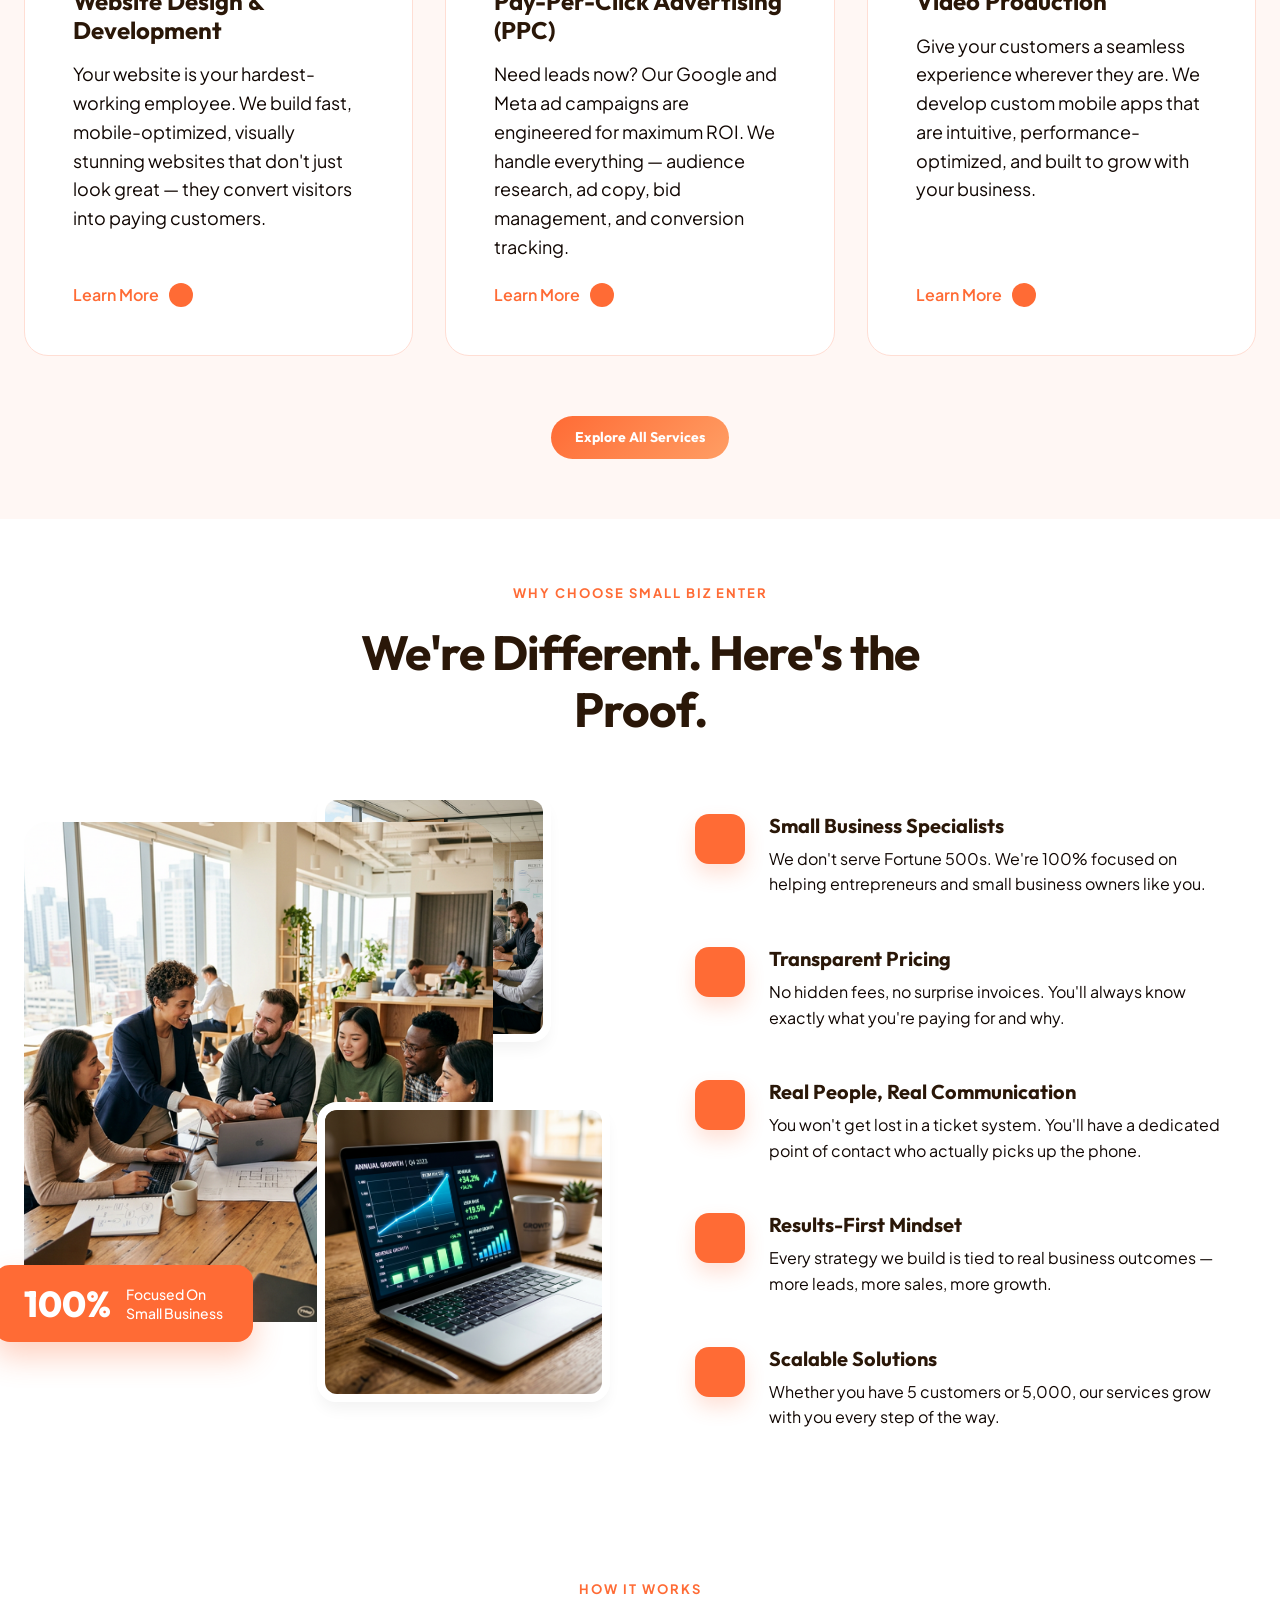
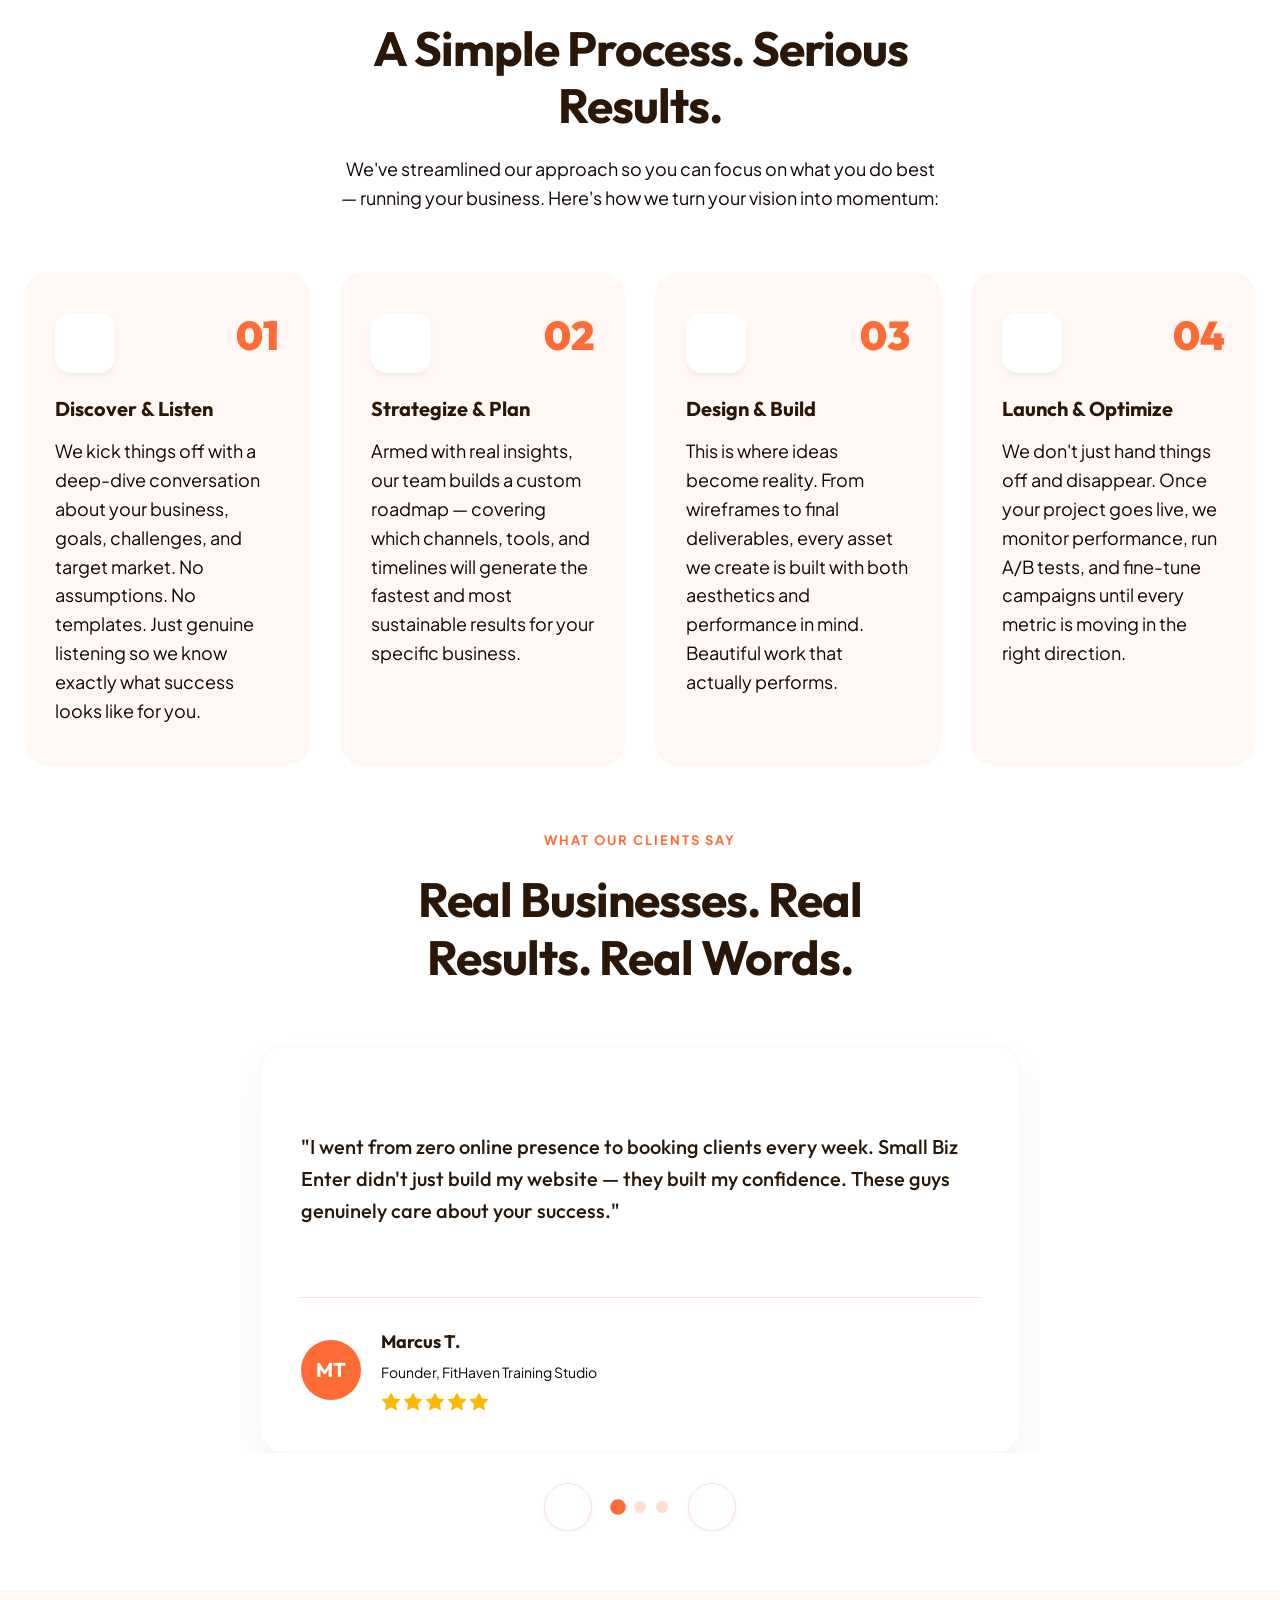
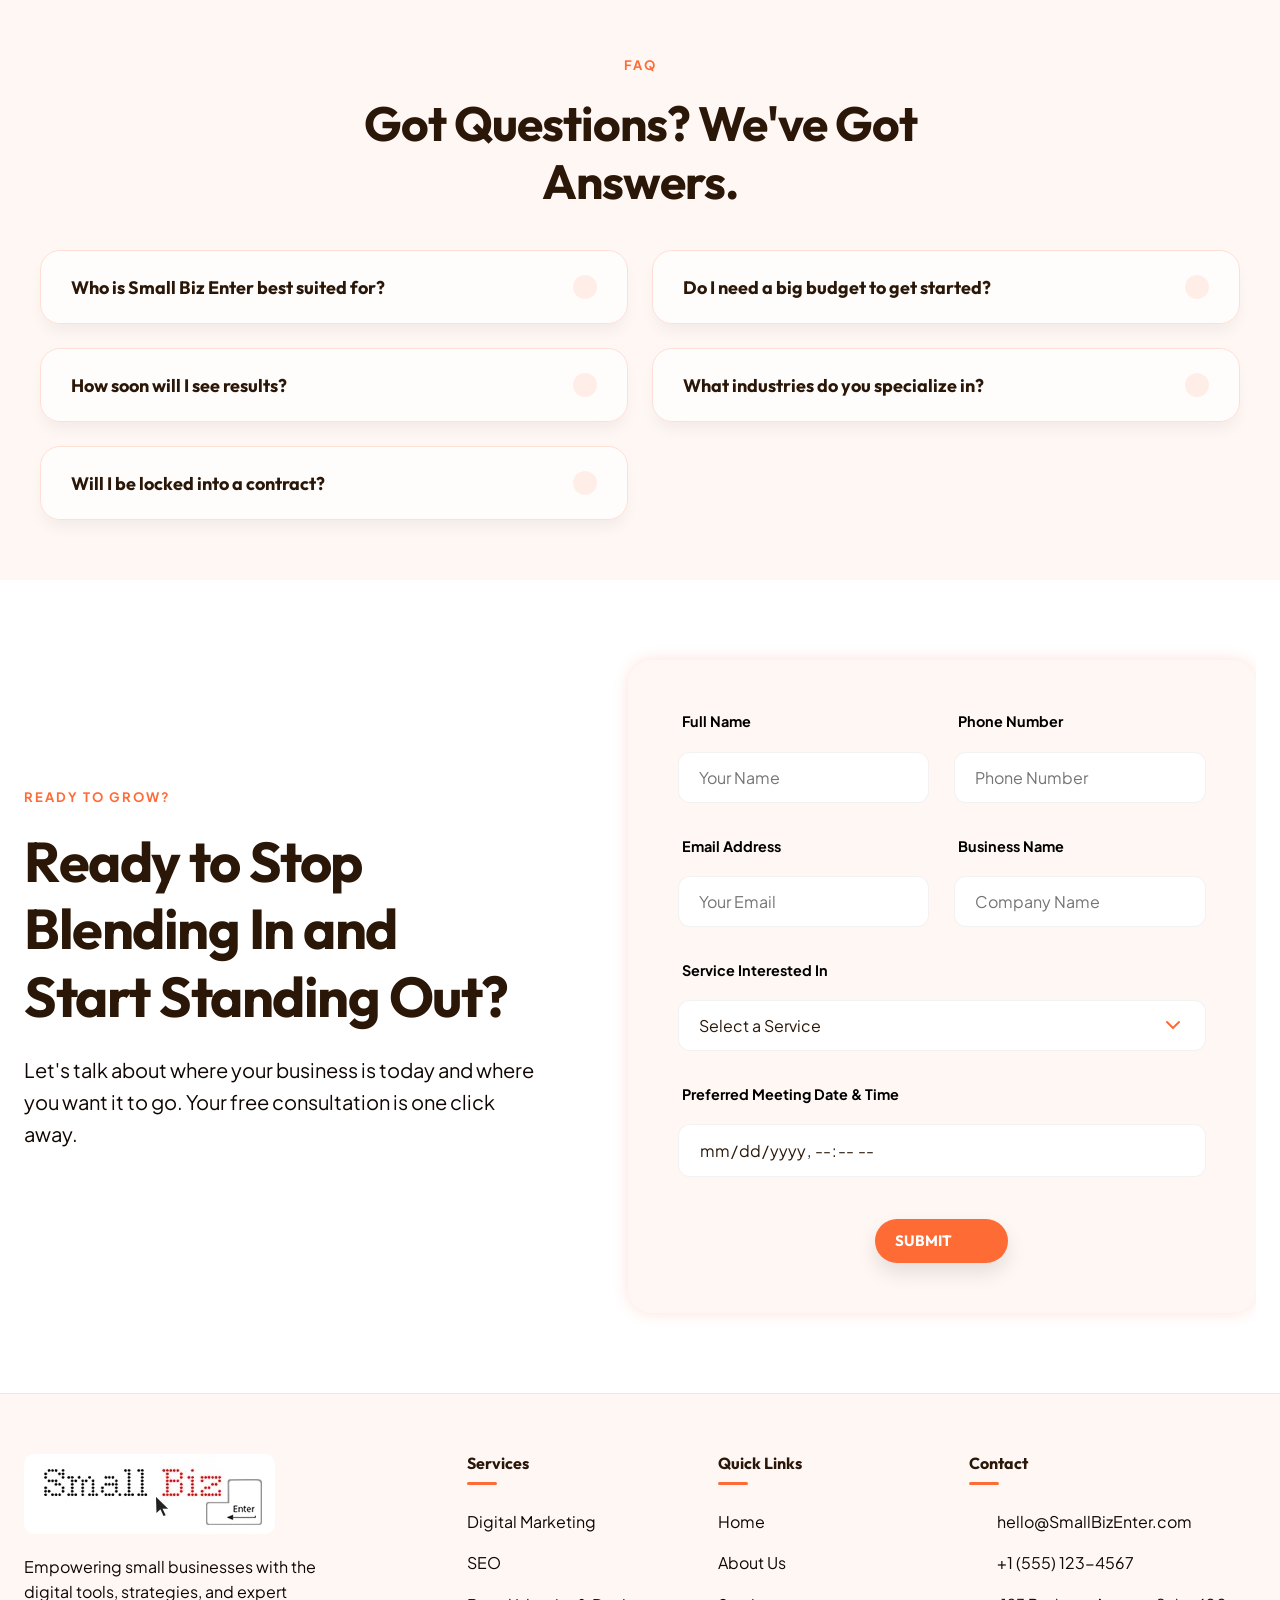
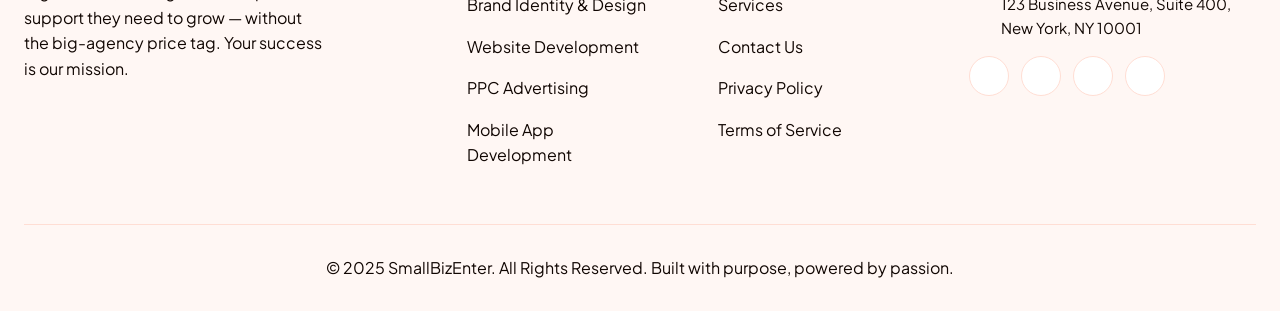
==== commit 5957de5d: "change" ====
--- a/index.html
+++ b/index.html
@@ -262,6 +262,117 @@
             </div>
         </section>
 
+         <!-- Industries We Serve Section -->
+        <section id="industries" class="industries-v2 reveal">
+            <div class="container">
+                <div class="section-head-v2 center">
+                    <span class="eyebrow-v2">Industries We Serve</span>
+                    <h2>Tailored Strategies. <br>Results Delivered.</h2>
+                </div>
+
+                <div class="ind-grid">
+                    <!-- Industry 1 -->
+                    <div class="ind-card">
+                        <div class="ind-icon-box"><i data-lucide="building-2"></i></div>
+                        <h3>Real Estate & Property</h3>
+                        <p>High-quality lead generation for developers, agents, and builders.</p>
+                        <div class="ind-result-box">
+                            <div class="ind-result-icon"><i data-lucide="trending-up"></i></div>
+                            <div class="ind-result-text">Achieved up to 3X increase in qualified property enquiries</div>
+                        </div>
+                    </div>
+
+                    <!-- Industry 2 -->
+                    <div class="ind-card">
+                        <div class="ind-icon-box"><i data-lucide="heart-pulse"></i></div>
+                        <h3>Healthcare & Dental Clinics</h3>
+                        <p>Patient acquisition through local SEO and paid campaigns.</p>
+                        <div class="ind-result-box">
+                            <div class="ind-result-icon"><i data-lucide="trending-up"></i></div>
+                            <div class="ind-result-text">Delivered 120%–200% growth in appointment bookings</div>
+                        </div>
+                    </div>
+
+                    <!-- Industry 3 -->
+                    <div class="ind-card">
+                        <div class="ind-icon-box"><i data-lucide="utensils"></i></div>
+                        <h3>Restaurants & Hospitality</h3>
+                        <p>Boosting reservations, online orders, and brand visibility.</p>
+                        <div class="ind-result-box">
+                            <div class="ind-result-icon"><i data-lucide="trending-up"></i></div>
+                            <div class="ind-result-text">Increased footfall and online orders by 80%+</div>
+                        </div>
+                    </div>
+
+                    <!-- Industry 4 -->
+                    <div class="ind-card">
+                        <div class="ind-icon-box"><i data-lucide="shopping-bag"></i></div>
+                        <h3>E-commerce & Retail</h3>
+                        <p>Scaling online sales with performance marketing and CRO.</p>
+                        <div class="ind-result-box">
+                            <div class="ind-result-icon"><i data-lucide="trending-up"></i></div>
+                            <div class="ind-result-text">Achieved 2X–4X revenue growth for online stores</div>
+                        </div>
+                    </div>
+
+                    <!-- Industry 5 -->
+                    <div class="ind-card">
+                        <div class="ind-icon-box"><i data-lucide="graduation-cap"></i></div>
+                        <h3>Education & Training Institutes</h3>
+                        <p>Student lead generation through targeted campaigns.</p>
+                        <div class="ind-result-box">
+                            <div class="ind-result-icon"><i data-lucide="trending-up"></i></div>
+                            <div class="ind-result-text">Generated 150% increase in course enquiries</div>
+                        </div>
+                    </div>
+
+                    <!-- Industry 6 -->
+                    <div class="ind-card">
+                        <div class="ind-icon-box"><i data-lucide="car"></i></div>
+                        <h3>Automobile & Tyre Businesses</h3>
+                        <p>Driving local leads and service bookings.</p>
+                        <div class="ind-result-box">
+                            <div class="ind-result-icon"><i data-lucide="trending-up"></i></div>
+                            <div class="ind-result-text">Improved conversions by 2X with Google & Meta Ads</div>
+                        </div>
+                    </div>
+
+                    <!-- Industry 7 -->
+                    <div class="ind-card">
+                        <div class="ind-icon-box"><i data-lucide="hard-hat"></i></div>
+                        <h3>Construction & Home Improvement</h3>
+                        <p>Lead generation for builders, interiors, and contractors.</p>
+                        <div class="ind-result-box">
+                            <div class="ind-result-icon"><i data-lucide="trending-up"></i></div>
+                            <div class="ind-result-text">Achieved 3X growth in high-quality project leads</div>
+                        </div>
+                    </div>
+
+                    <!-- Industry 8 -->
+                    <div class="ind-card">
+                        <div class="ind-icon-box"><i data-lucide="briefcase"></i></div>
+                        <h3>Professional Services (Legal, Finance, Insurance)</h3>
+                        <p>Building trust and generating high-value leads</p>
+                        <div class="ind-result-box">
+                            <div class="ind-result-icon"><i data-lucide="trending-up"></i></div>
+                            <div class="ind-result-text">Increased lead quality and conversions by 100%+</div>
+                        </div>
+                    </div>
+
+                    <!-- Industry 9 -->
+                    <div class="ind-card">
+                        <div class="ind-icon-box"><i data-lucide="sparkles"></i></div>
+                        <h3>Beauty, Salon & Wellness</h3>
+                        <p>Customer acquisition and local brand visibility.</p>
+                        <div class="ind-result-box">
+                            <div class="ind-result-icon"><i data-lucide="trending-up"></i></div>
+                            <div class="ind-result-text">Boosted bookings by 90%+ through targeted campaigns</div>
+                        </div>
+                    </div>
+                </div>
+            </div>
+        </section>
+
         <!-- Our Services Section (Grid Style) -->
         <section id="services" class="services-section-alt reveal">
             <div class="container">
@@ -357,6 +468,79 @@
             </div>
         </section>
 
+         <!-- Why Choose Us v3 -->
+        <section class="why-v3">
+            <div class="container">
+                <div class="section-head-v2 center">
+                    <span class="eyebrow-v2">Why Choose Small Biz Enter</span>
+                    <h2>We're Different. Here's the Proof.</h2>
+                </div>
+
+                <div class="why-split-v3">
+                    <!-- Left: Immersive Image Collage -->
+                    <div class="why-image-collage">
+                        <img src="images/why-main.png" alt="Small Business Strategy Meeting" class="why-img-main">
+                        <img src="images/why-sub1.png" alt="Growth Analytics and Charts"
+                            class="why-img-sub why-img-sub-1">
+                        <img src="images/why-sub2.png" alt="Friendly Support Team" class="why-img-sub why-img-sub-2">
+
+                        <div class="exp-badge">
+                            <strong>100%</strong>
+                            <span>Focused On<br>Small Business</span>
+                        </div>
+                    </div>
+
+                    <!-- Right: Premium Feature List -->
+                    <div class="why-features-list">
+                        <div class="why-feature-item">
+                            <div class="wf-icon"><i data-lucide="target"></i></div>
+                            <div class="wf-content">
+                                <h3>Small Business Specialists</h3>
+                                <p>We don't serve Fortune 500s. We're 100% focused on helping entrepreneurs and small
+                                    business owners like you.</p>
+                            </div>
+                        </div>
+
+                        <div class="why-feature-item">
+                            <div class="wf-icon"><i data-lucide="dollar-sign"></i></div>
+                            <div class="wf-content">
+                                <h3>Transparent Pricing</h3>
+                                <p>No hidden fees, no surprise invoices. You'll always know exactly what you're paying
+                                    for and why.</p>
+                            </div>
+                        </div>
+
+                        <div class="why-feature-item">
+                            <div class="wf-icon"><i data-lucide="message-circle"></i></div>
+                            <div class="wf-content">
+                                <h3>Real People, Real Communication</h3>
+                                <p>You won't get lost in a ticket system. You'll have a dedicated point of contact who
+                                    actually picks up the phone.</p>
+                            </div>
+                        </div>
+
+                        <div class="why-feature-item">
+                            <div class="wf-icon"><i data-lucide="bar-chart"></i></div>
+                            <div class="wf-content">
+                                <h3>Results-First Mindset</h3>
+                                <p>Every strategy we build is tied to real business outcomes — more leads, more sales,
+                                    more growth.</p>
+                            </div>
+                        </div>
+
+                        <div class="why-feature-item">
+                            <div class="wf-icon"><i data-lucide="layers"></i></div>
+                            <div class="wf-content">
+                                <h3>Scalable Solutions</h3>
+                                <p>Whether you have 5 customers or 5,000, our services grow with you every step of the
+                                    way.</p>
+                            </div>
+                        </div>
+                    </div>
+                </div>
+            </div>
+        </section>
+
         <!-- Process/How It Works Section -->
         <section class="process-v2">
             <div class="container">
@@ -406,195 +590,6 @@
                 </div>
             </div>
         </section>
-
-
-
-        <!-- Why Choose Us v3 -->
-        <section class="why-v3">
-            <div class="container">
-                <div class="section-head-v2 center">
-                    <span class="eyebrow-v2">Why Choose Small Biz Enter</span>
-                    <h2>We're Different. Here's the Proof.</h2>
-                </div>
-
-                <div class="why-split-v3">
-                    <!-- Left: Immersive Image Collage -->
-                    <div class="why-image-collage">
-                        <img src="images/why-main.png" alt="Small Business Strategy Meeting" class="why-img-main">
-                        <img src="images/why-sub1.png" alt="Growth Analytics and Charts"
-                            class="why-img-sub why-img-sub-1">
-                        <img src="images/why-sub2.png" alt="Friendly Support Team" class="why-img-sub why-img-sub-2">
-
-                        <div class="exp-badge">
-                            <strong>100%</strong>
-                            <span>Focused On<br>Small Business</span>
-                        </div>
-                    </div>
-
-                    <!-- Right: Premium Feature List -->
-                    <div class="why-features-list">
-                        <div class="why-feature-item">
-                            <div class="wf-icon"><i data-lucide="target"></i></div>
-                            <div class="wf-content">
-                                <h3>Small Business Specialists</h3>
-                                <p>We don't serve Fortune 500s. We're 100% focused on helping entrepreneurs and small
-                                    business owners like you.</p>
-                            </div>
-                        </div>
-
-                        <div class="why-feature-item">
-                            <div class="wf-icon"><i data-lucide="dollar-sign"></i></div>
-                            <div class="wf-content">
-                                <h3>Transparent Pricing</h3>
-                                <p>No hidden fees, no surprise invoices. You'll always know exactly what you're paying
-                                    for and why.</p>
-                            </div>
-                        </div>
-
-                        <div class="why-feature-item">
-                            <div class="wf-icon"><i data-lucide="message-circle"></i></div>
-                            <div class="wf-content">
-                                <h3>Real People, Real Communication</h3>
-                                <p>You won't get lost in a ticket system. You'll have a dedicated point of contact who
-                                    actually picks up the phone.</p>
-                            </div>
-                        </div>
-
-                        <div class="why-feature-item">
-                            <div class="wf-icon"><i data-lucide="bar-chart"></i></div>
-                            <div class="wf-content">
-                                <h3>Results-First Mindset</h3>
-                                <p>Every strategy we build is tied to real business outcomes — more leads, more sales,
-                                    more growth.</p>
-                            </div>
-                        </div>
-
-                        <div class="why-feature-item">
-                            <div class="wf-icon"><i data-lucide="layers"></i></div>
-                            <div class="wf-content">
-                                <h3>Scalable Solutions</h3>
-                                <p>Whether you have 5 customers or 5,000, our services grow with you every step of the
-                                    way.</p>
-                            </div>
-                        </div>
-                    </div>
-                </div>
-            </div>
-        </section>
-
-
-
-        <!-- Industries We Serve Section -->
-        <section id="industries" class="industries-v2 reveal">
-            <div class="container">
-                <div class="section-head-v2 center">
-                    <span class="eyebrow-v2">Industries We Serve</span>
-                    <h2>Tailored Strategies. <br>Results Delivered.</h2>
-                </div>
-
-                <div class="ind-grid">
-                    <!-- Industry 1 -->
-                    <div class="ind-card">
-                        <div class="ind-icon-box"><i data-lucide="building-2"></i></div>
-                        <h3>Real Estate & Property</h3>
-                        <p>High-quality lead generation for developers, agents, and builders.</p>
-                        <div class="ind-result-box">
-                            <div class="ind-result-icon"><i data-lucide="trending-up"></i></div>
-                            <div class="ind-result-text">Achieved up to 3X increase in qualified property enquiries</div>
-                        </div>
-                    </div>
-
-                    <!-- Industry 2 -->
-                    <div class="ind-card">
-                        <div class="ind-icon-box"><i data-lucide="heart-pulse"></i></div>
-                        <h3>Healthcare & Dental Clinics</h3>
-                        <p>Patient acquisition through local SEO and paid campaigns.</p>
-                        <div class="ind-result-box">
-                            <div class="ind-result-icon"><i data-lucide="trending-up"></i></div>
-                            <div class="ind-result-text">Delivered 120%–200% growth in appointment bookings</div>
-                        </div>
-                    </div>
-
-                    <!-- Industry 3 -->
-                    <div class="ind-card">
-                        <div class="ind-icon-box"><i data-lucide="utensils"></i></div>
-                        <h3>Restaurants & Hospitality</h3>
-                        <p>Boosting reservations, online orders, and brand visibility.</p>
-                        <div class="ind-result-box">
-                            <div class="ind-result-icon"><i data-lucide="trending-up"></i></div>
-                            <div class="ind-result-text">Increased footfall and online orders by 80%+</div>
-                        </div>
-                    </div>
-
-                    <!-- Industry 4 -->
-                    <div class="ind-card">
-                        <div class="ind-icon-box"><i data-lucide="shopping-bag"></i></div>
-                        <h3>E-commerce & Retail</h3>
-                        <p>Scaling online sales with performance marketing and CRO.</p>
-                        <div class="ind-result-box">
-                            <div class="ind-result-icon"><i data-lucide="trending-up"></i></div>
-                            <div class="ind-result-text">Achieved 2X–4X revenue growth for online stores</div>
-                        </div>
-                    </div>
-
-                    <!-- Industry 5 -->
-                    <div class="ind-card">
-                        <div class="ind-icon-box"><i data-lucide="graduation-cap"></i></div>
-                        <h3>Education & Training Institutes</h3>
-                        <p>Student lead generation through targeted campaigns.</p>
-                        <div class="ind-result-box">
-                            <div class="ind-result-icon"><i data-lucide="trending-up"></i></div>
-                            <div class="ind-result-text">Generated 150% increase in course enquiries</div>
-                        </div>
-                    </div>
-
-                    <!-- Industry 6 -->
-                    <div class="ind-card">
-                        <div class="ind-icon-box"><i data-lucide="car"></i></div>
-                        <h3>Automobile & Tyre Businesses</h3>
-                        <p>Driving local leads and service bookings.</p>
-                        <div class="ind-result-box">
-                            <div class="ind-result-icon"><i data-lucide="trending-up"></i></div>
-                            <div class="ind-result-text">Improved conversions by 2X with Google & Meta Ads</div>
-                        </div>
-                    </div>
-
-                    <!-- Industry 7 -->
-                    <div class="ind-card">
-                        <div class="ind-icon-box"><i data-lucide="hard-hat"></i></div>
-                        <h3>Construction & Home Improvement</h3>
-                        <p>Lead generation for builders, interiors, and contractors.</p>
-                        <div class="ind-result-box">
-                            <div class="ind-result-icon"><i data-lucide="trending-up"></i></div>
-                            <div class="ind-result-text">Achieved 3X growth in high-quality project leads</div>
-                        </div>
-                    </div>
-
-                    <!-- Industry 8 -->
-                    <div class="ind-card">
-                        <div class="ind-icon-box"><i data-lucide="briefcase"></i></div>
-                        <h3>Professional Services (Legal, Finance, Insurance)</h3>
-                        <p>Building trust and generating high-value leads</p>
-                        <div class="ind-result-box">
-                            <div class="ind-result-icon"><i data-lucide="trending-up"></i></div>
-                            <div class="ind-result-text">Increased lead quality and conversions by 100%+</div>
-                        </div>
-                    </div>
-
-                    <!-- Industry 9 -->
-                    <div class="ind-card">
-                        <div class="ind-icon-box"><i data-lucide="sparkles"></i></div>
-                        <h3>Beauty, Salon & Wellness</h3>
-                        <p>Customer acquisition and local brand visibility.</p>
-                        <div class="ind-result-box">
-                            <div class="ind-result-icon"><i data-lucide="trending-up"></i></div>
-                            <div class="ind-result-text">Boosted bookings by 90%+ through targeted campaigns</div>
-                        </div>
-                    </div>
-                </div>
-            </div>
-        </section>
-
 
 
         <!-- Testimonials v2 -->
--- a/style.css
+++ b/style.css
@@ -4865,7 +4865,7 @@
    Industries We Serve & Results Delivered (Card Design)
    --------------------------------------------------------- */
 .industries-v2 {
-    padding-bottom: 60px;
+    padding: 60px 0;
     background: var(--v2-bg-pure);
     position: relative;
 }
@@ -4881,27 +4881,24 @@
     padding: 40px 30px;
     border-radius: var(--v2-radius-md);
     background: var(--v2-bg-pure);
-    border: 1px solid var(--v2-border);
     transition: all 0.4s cubic-bezier(0.4, 0, 0.2, 1);
     display: flex;
     flex-direction: column;
     height: 100%;
-}
-
-.ind-card:hover {
     box-shadow: var(--v2-shadow-glass);
-    border-color: var(--v2-primary);
-}
+    border: 1px solid var(--v2-primary);
+}
+
 
 .ind-icon-box {
     width: 60px;
     height: 60px;
-    background: var(--v2-bg-soft);
+    background: var(--v2-primary);
+    color: #fff;
     border-radius: 16px;
     display: flex;
     align-items: center;
     justify-content: center;
-    color: var(--v2-primary);
     margin-bottom: 24px;
     transition: all 0.3s ease;
 }
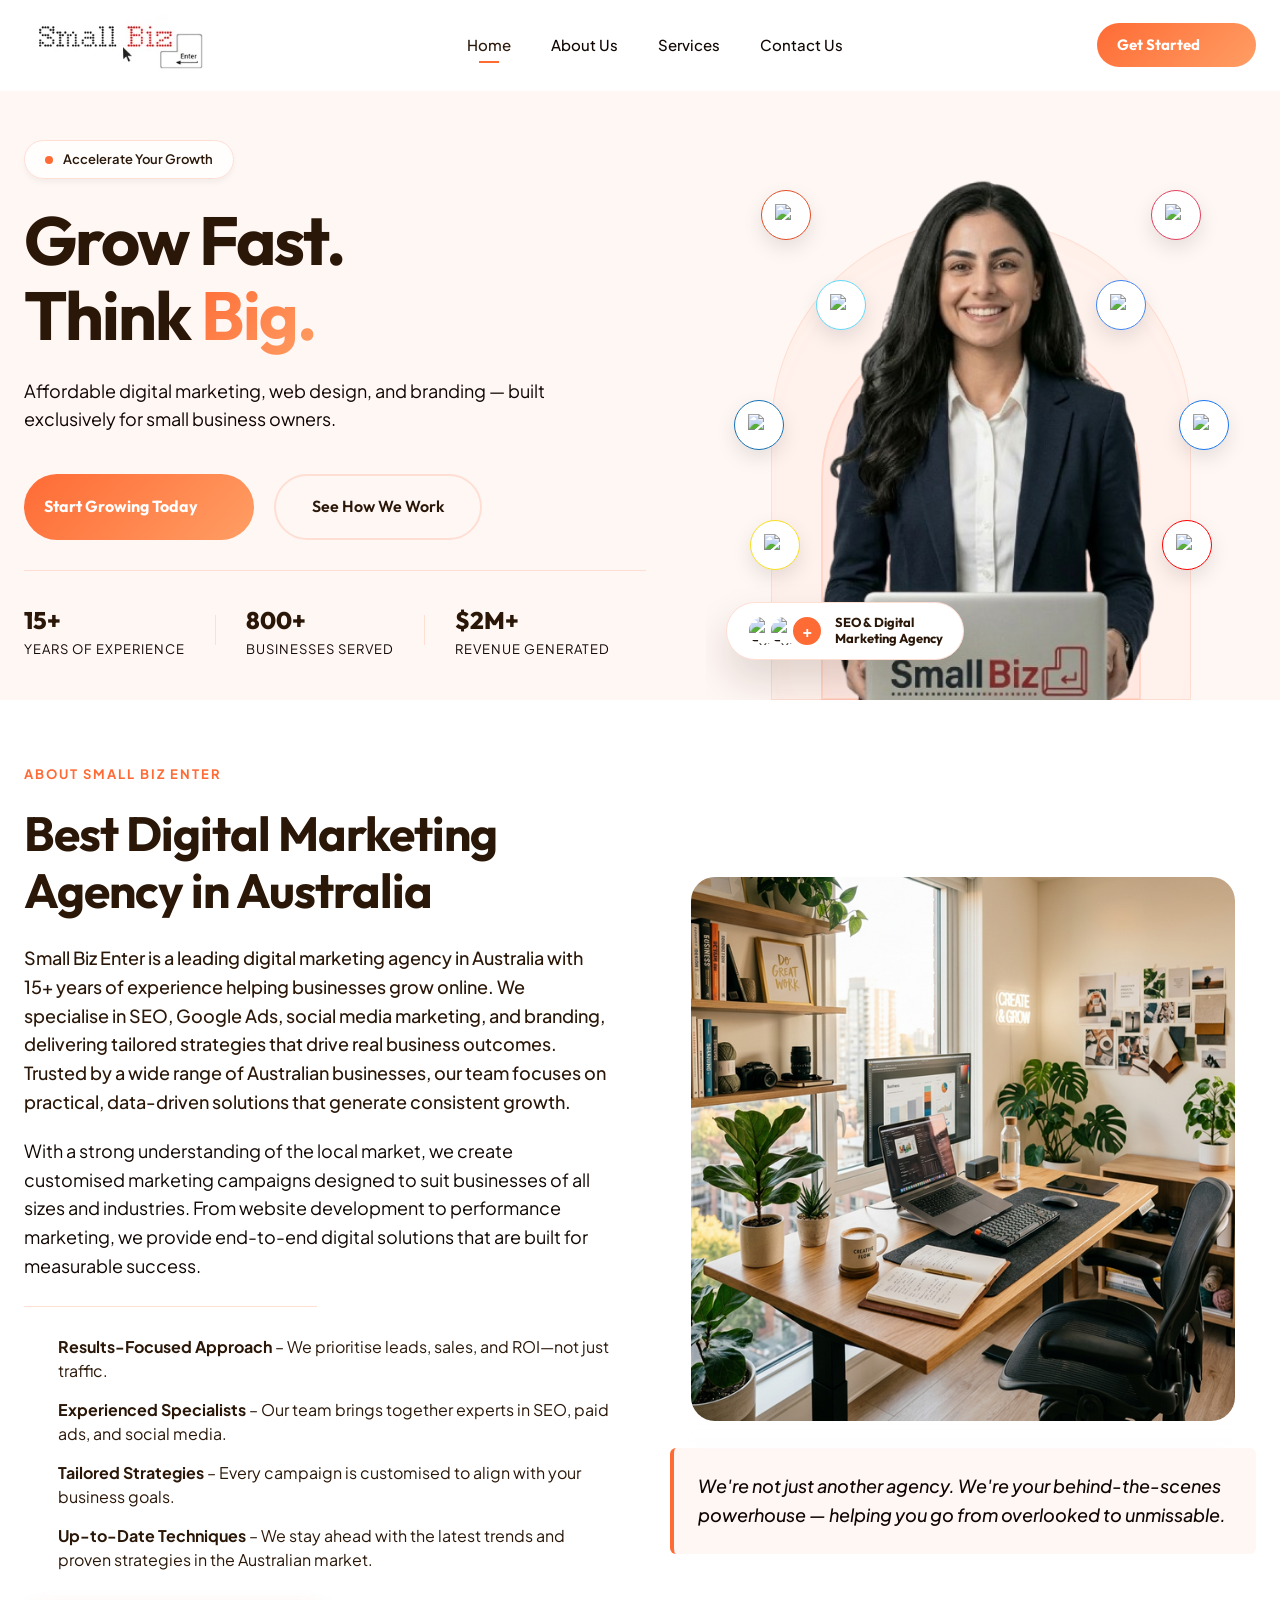
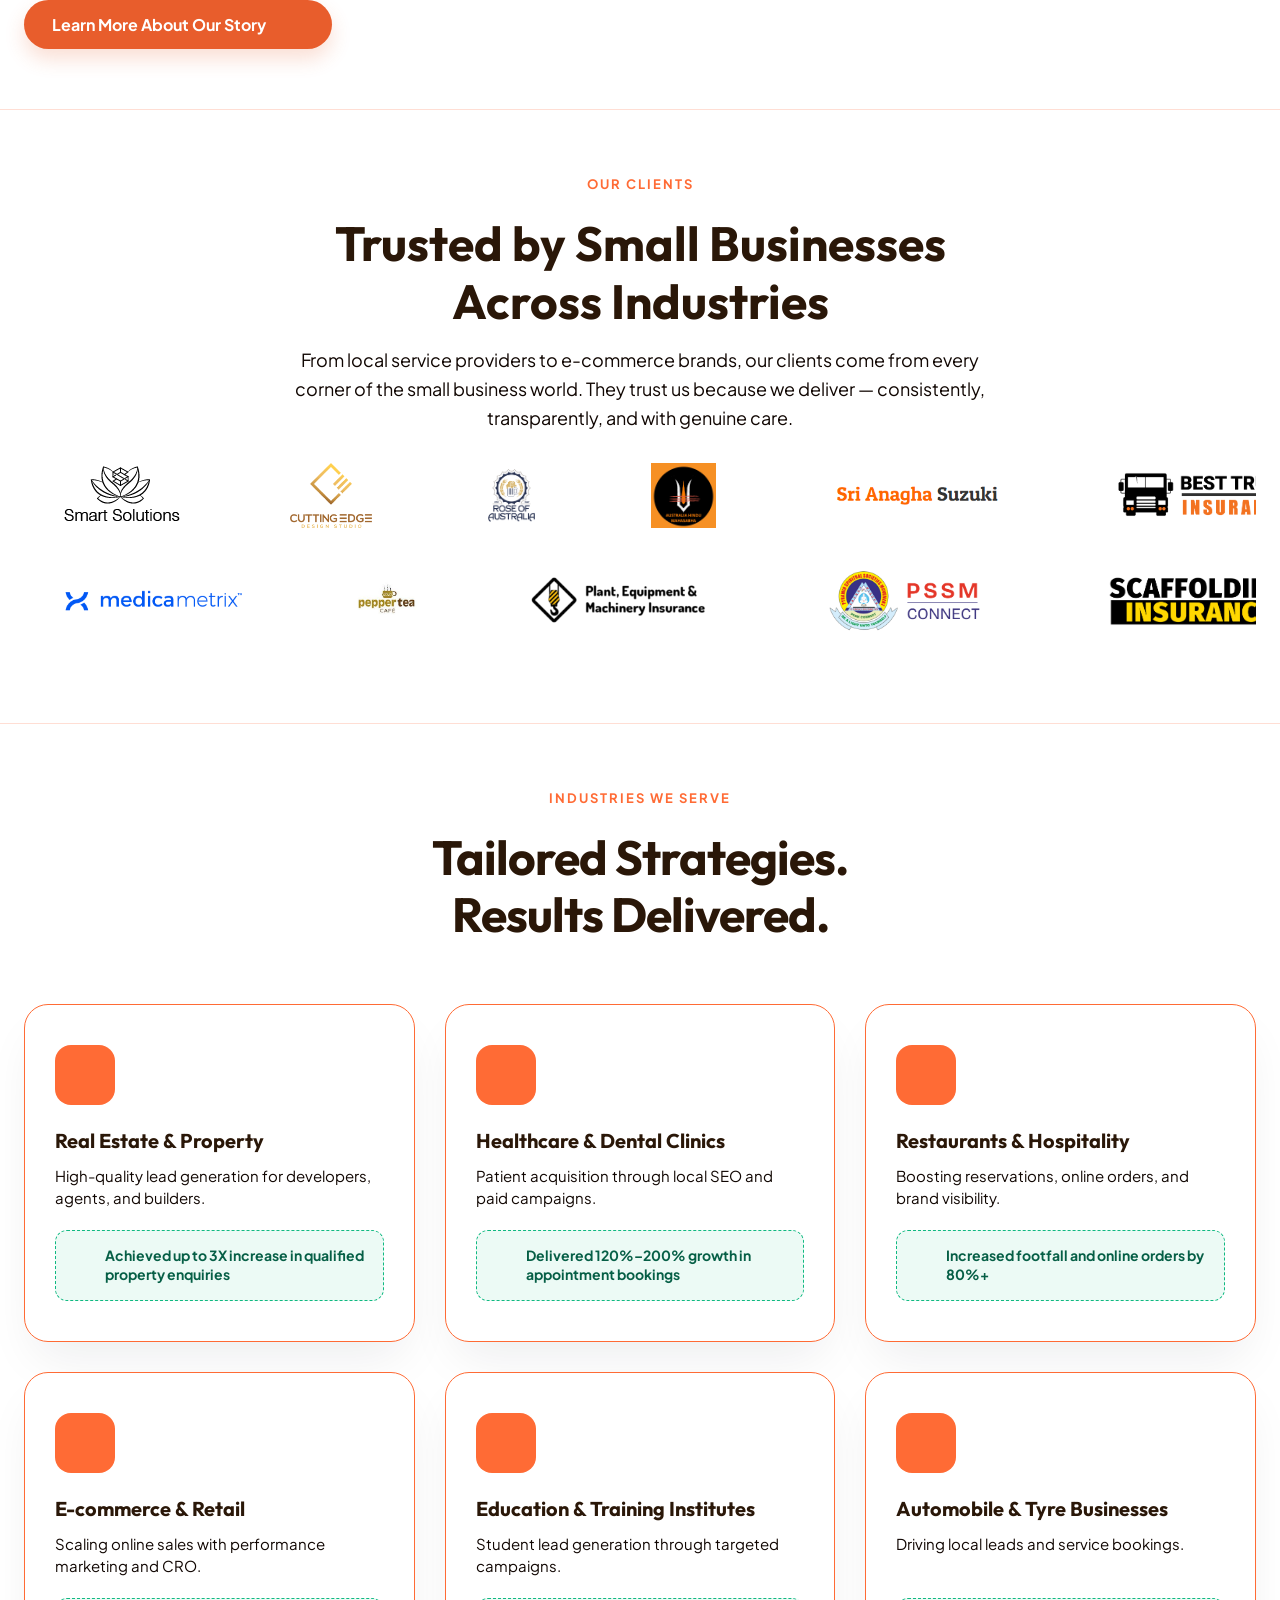
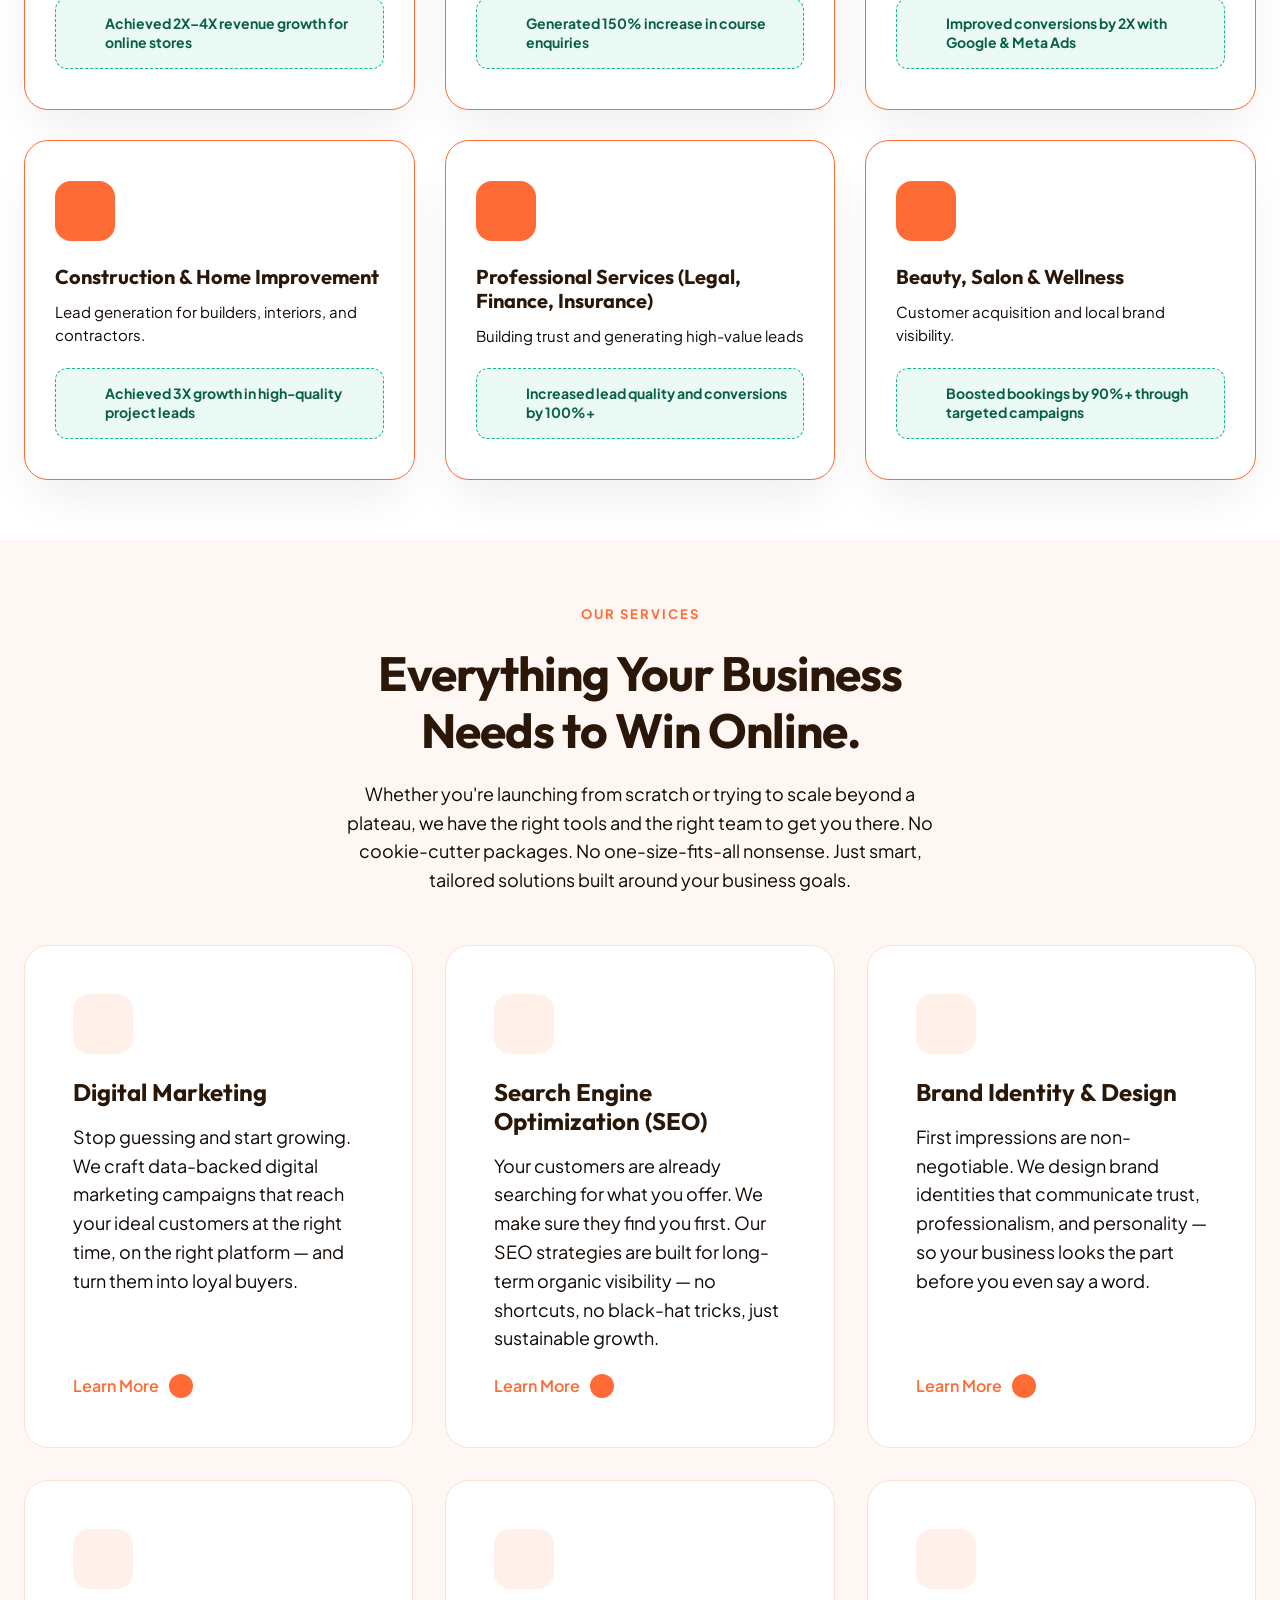
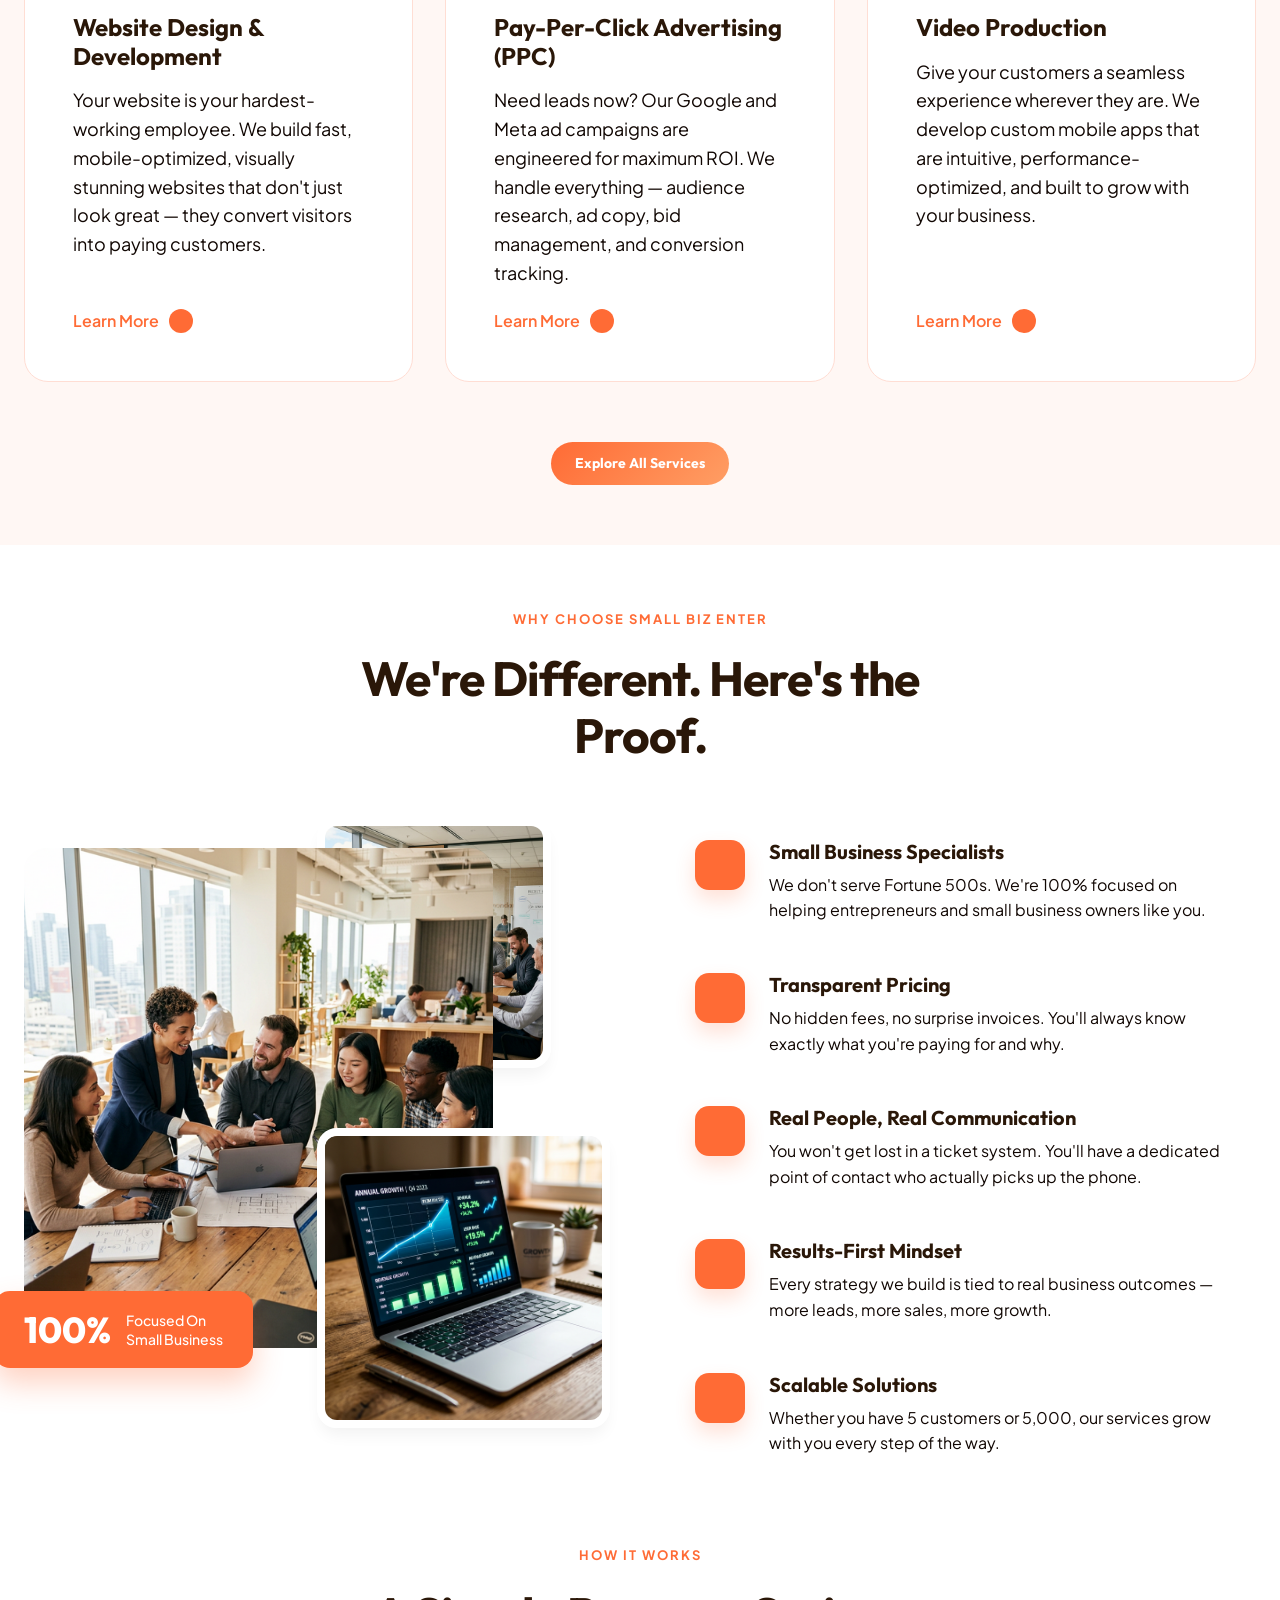
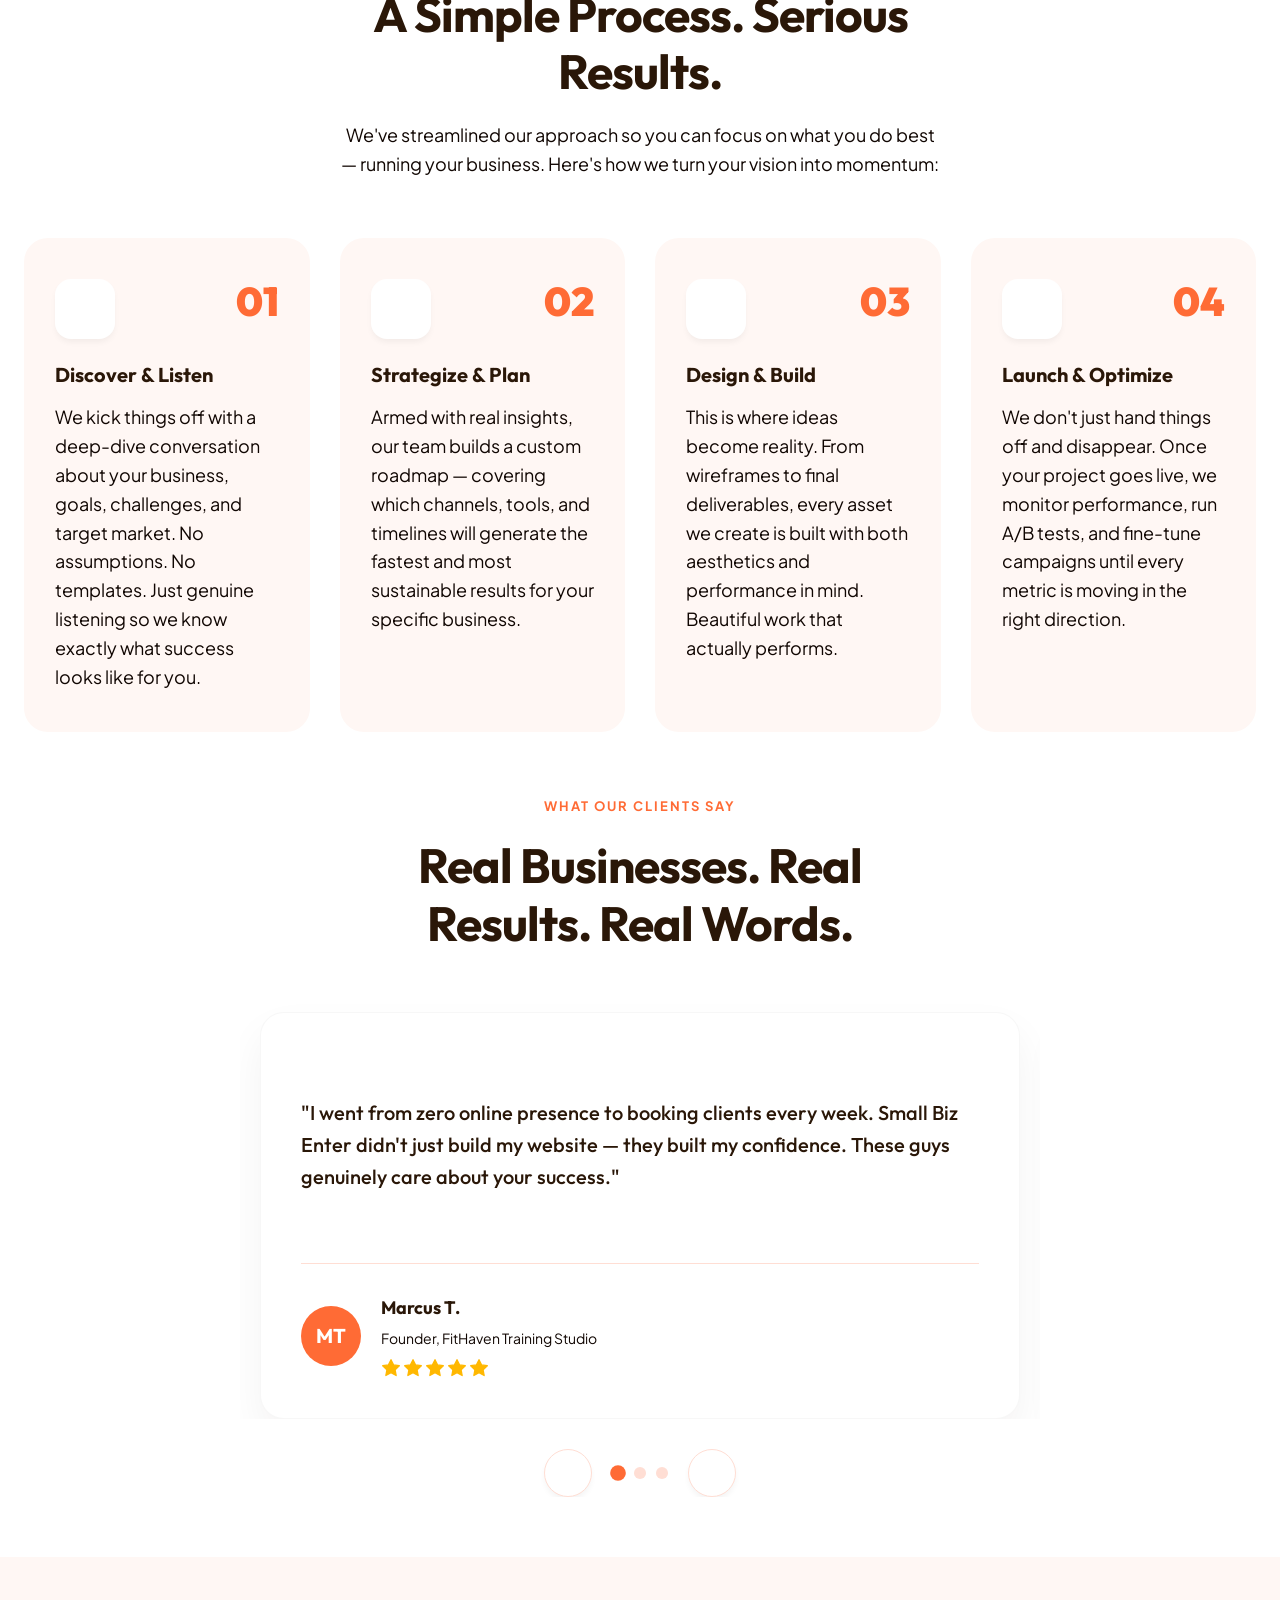
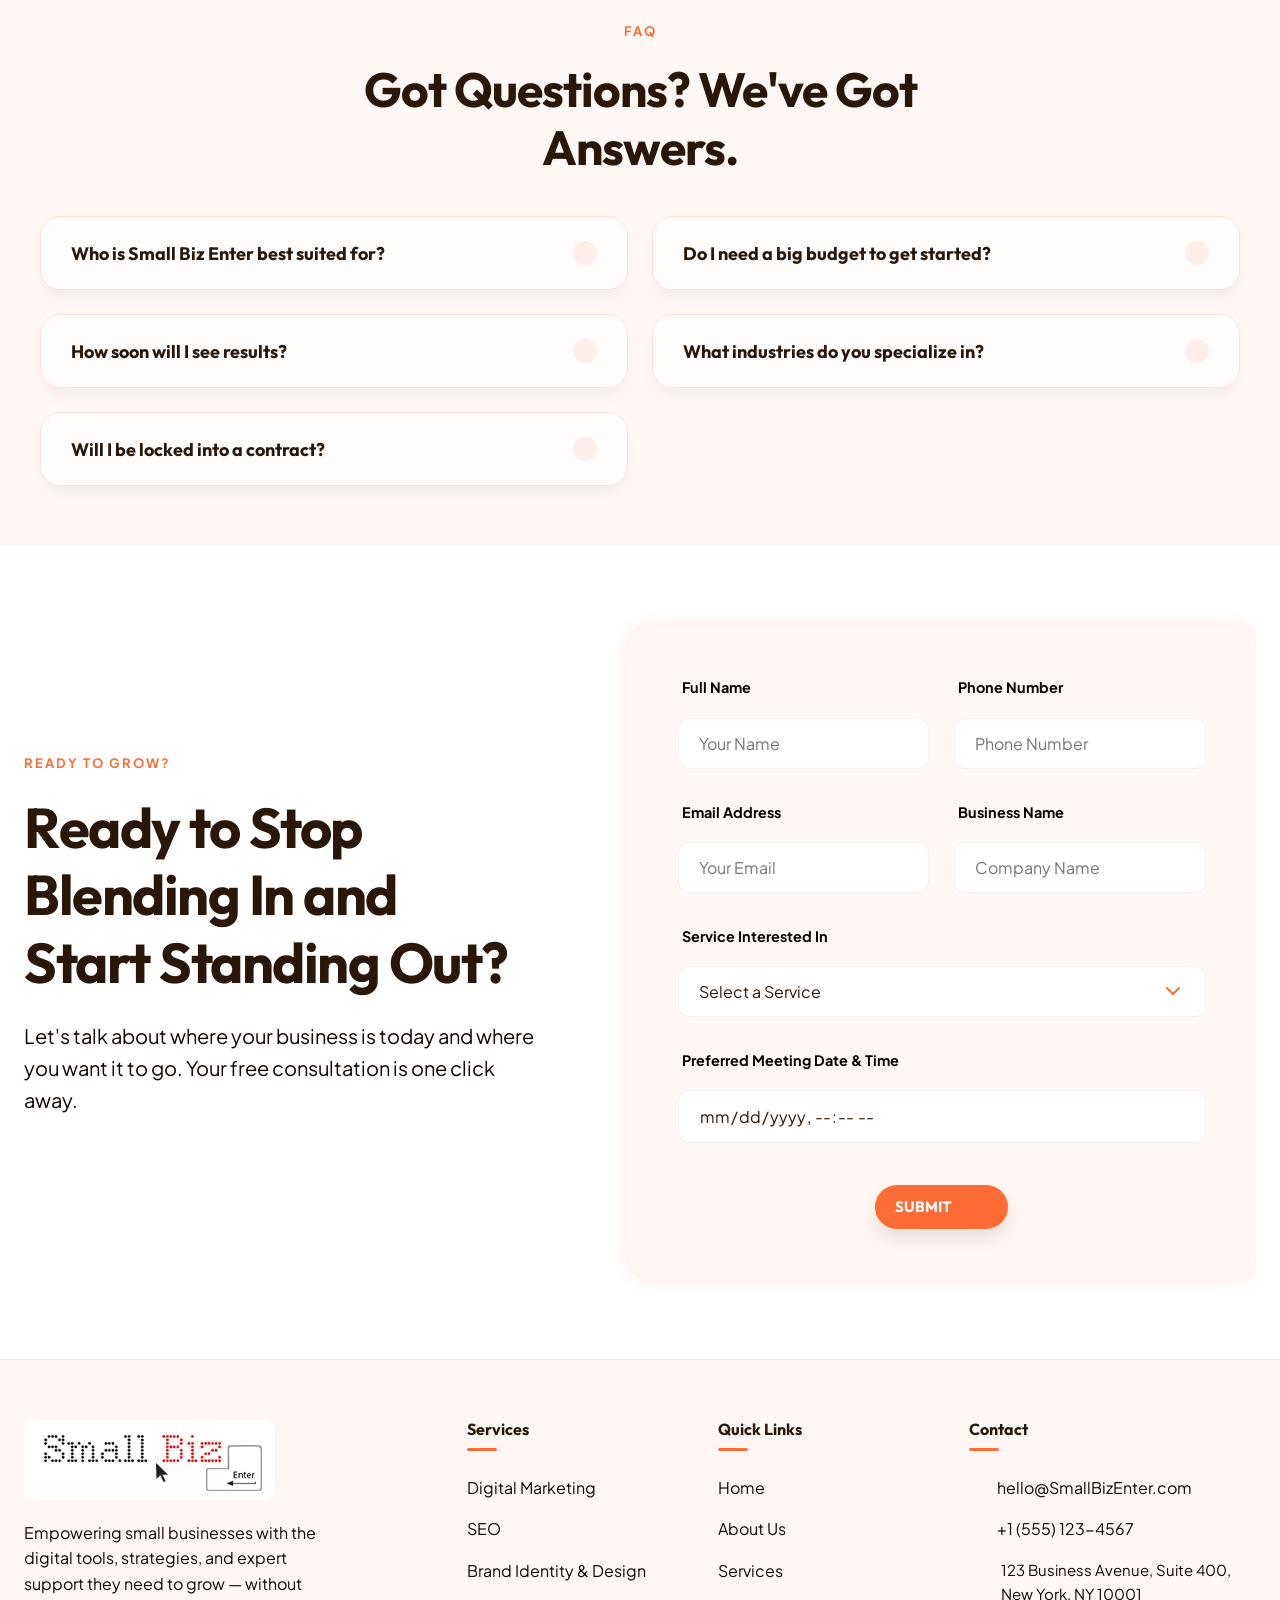
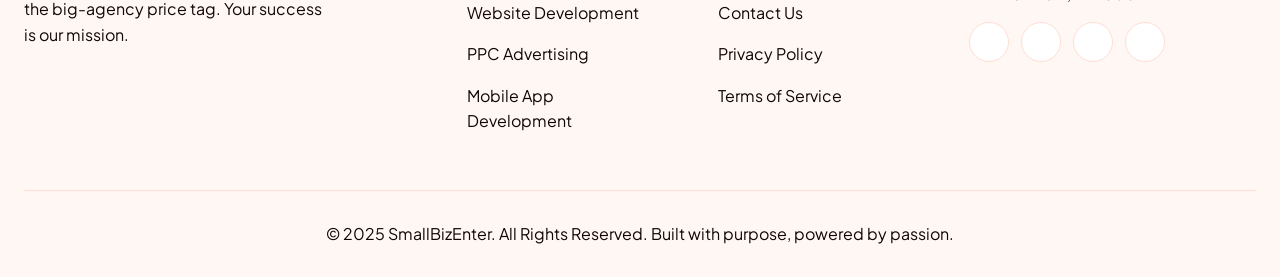
==== commit 3b7c449f: "change" ====
--- a/index.html
+++ b/index.html
@@ -159,6 +159,7 @@
                             designed to suit businesses of all sizes and industries. From website development to
                             performance marketing, we provide end-to-end digital solutions that are built for measurable
                             success.</p>
+                        <div class="half-line-about"></div>
                         <ul class="about-features-v2">
                             <li><i data-lucide="check-circle" class="icon-orange"></i> <span><strong>Results-Focused
                                         Approach</strong> – We prioritise leads, sales, and ROI—not just traffic.</span>
@@ -262,7 +263,7 @@
             </div>
         </section>
 
-         <!-- Industries We Serve Section -->
+        <!-- Industries We Serve Section -->
         <section id="industries" class="industries-v2 reveal">
             <div class="container">
                 <div class="section-head-v2 center">
@@ -278,7 +279,8 @@
                         <p>High-quality lead generation for developers, agents, and builders.</p>
                         <div class="ind-result-box">
                             <div class="ind-result-icon"><i data-lucide="trending-up"></i></div>
-                            <div class="ind-result-text">Achieved up to 3X increase in qualified property enquiries</div>
+                            <div class="ind-result-text">Achieved up to 3X increase in qualified property enquiries
+                            </div>
                         </div>
                     </div>
 
@@ -468,7 +470,7 @@
             </div>
         </section>
 
-         <!-- Why Choose Us v3 -->
+        <!-- Why Choose Us v3 -->
         <section class="why-v3">
             <div class="container">
                 <div class="section-head-v2 center">
--- a/style.css
+++ b/style.css
@@ -1375,7 +1375,7 @@
 
 /* 6d. Why Choose Us v2 */
 .why-v3 {
-    padding: 60px 0;
+    padding-top: 60px;
     overflow: hidden;
     background: var(--v2-bg-pure);
 }
@@ -4877,6 +4877,29 @@
     margin-top: 60px;
 }
 
+.section-desc-v2 {
+    max-width: 800px;
+    margin: 20px auto 0;
+    font-size: 1.1rem;
+    color: var(--v2-text-muted);
+    line-height: 1.6;
+}
+
+.half-line {
+    width: 60px;
+    height: 4px;
+    background: var(--v2-primary);
+    margin: 30px auto 0;
+    border-radius: 4px;
+}
+
+.half-line-about {
+    width: 50%;
+    height: 1px;
+    background: var(--v2-border);
+    margin: 25px 0;
+}
+
 .ind-card {
     padding: 40px 30px;
     border-radius: var(--v2-radius-md);
@@ -4957,7 +4980,8 @@
     .ind-grid {
         grid-template-columns: 1fr;
     }
+
     .industries-v2 {
         padding: 60px 0;
     }
-}
+}
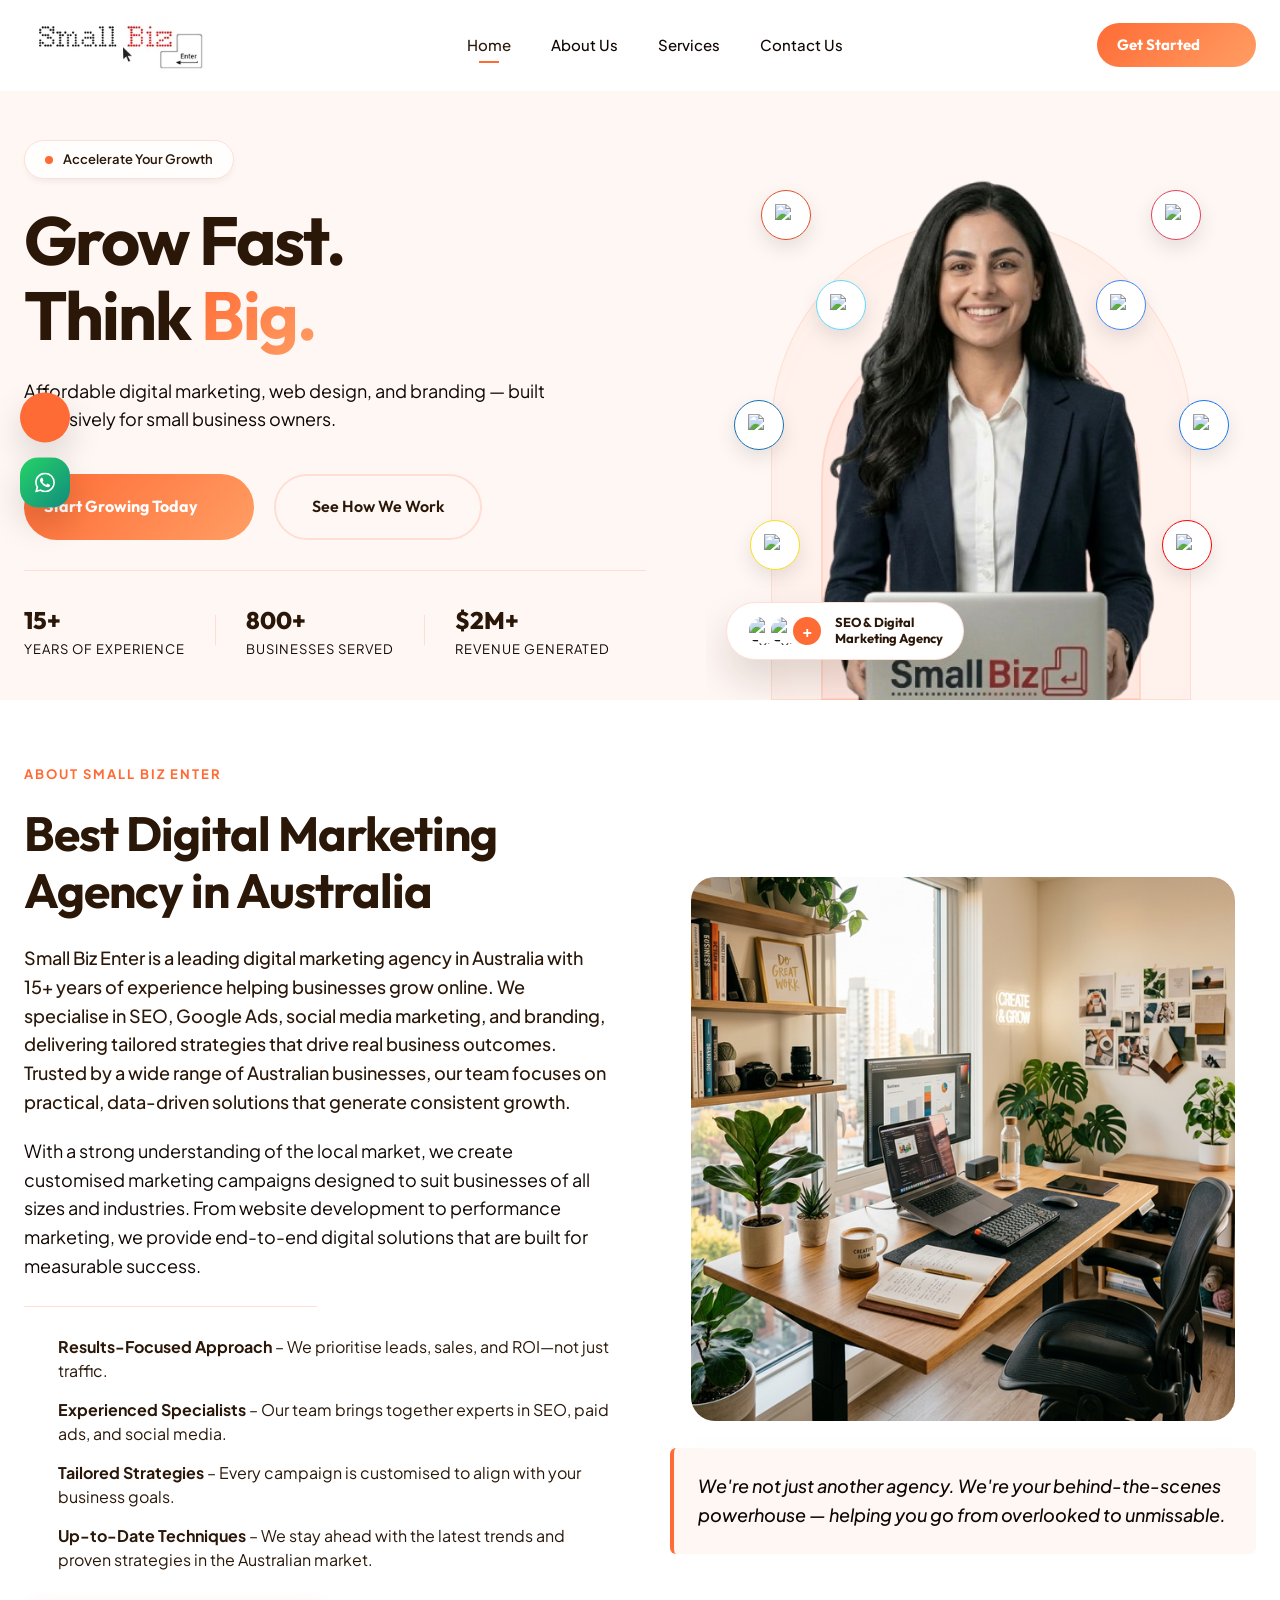
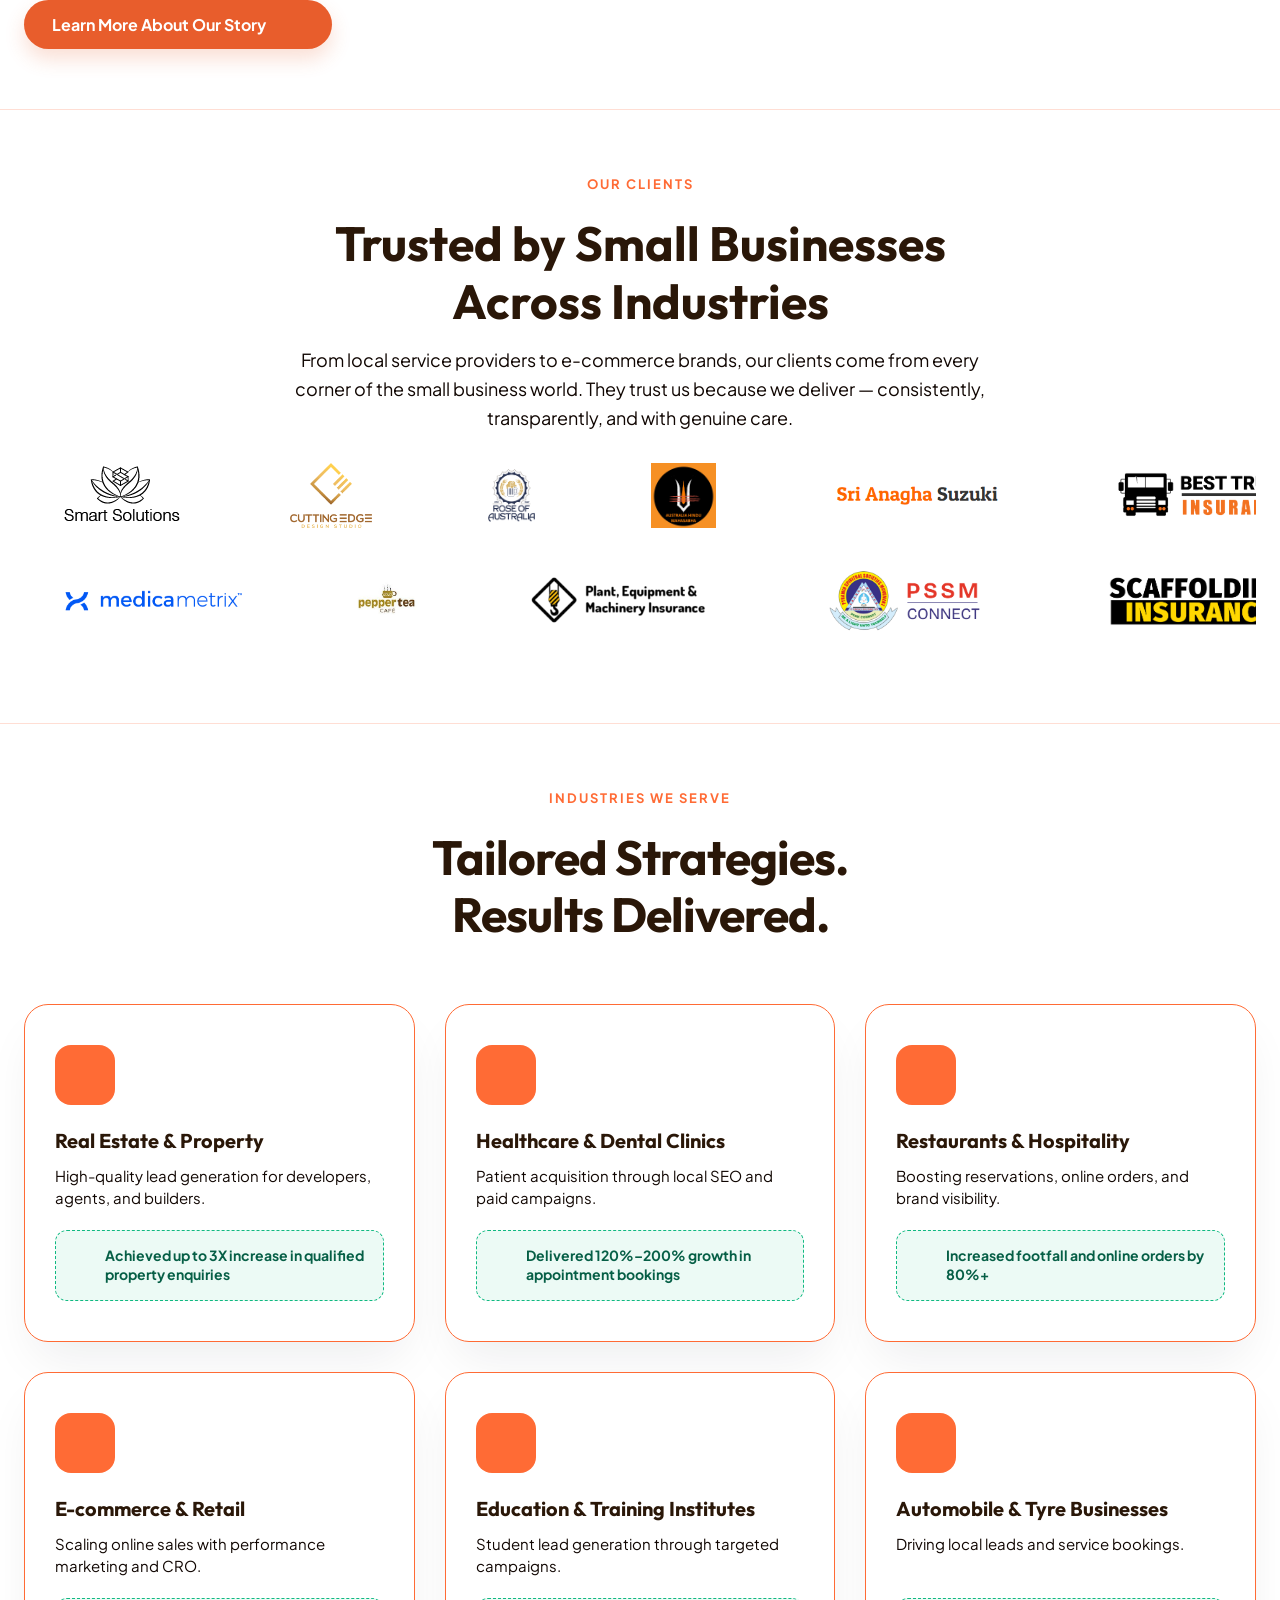
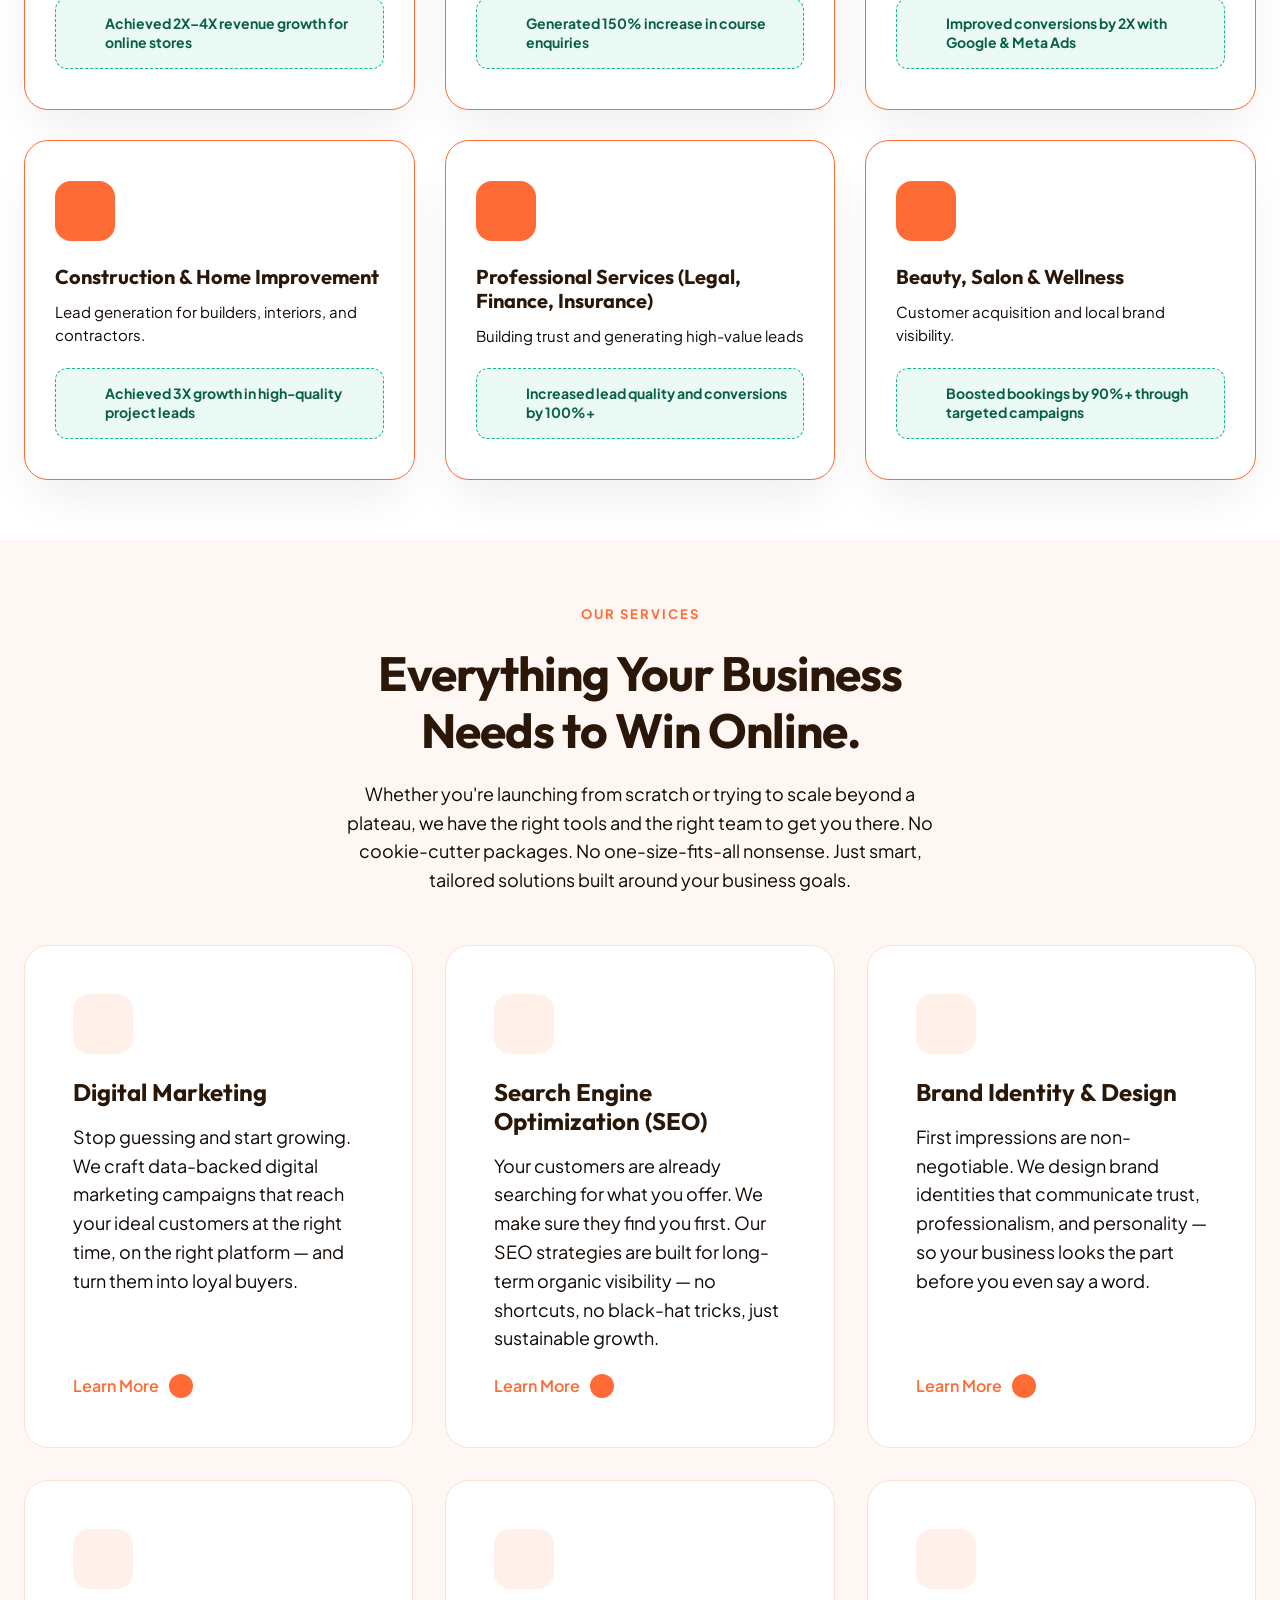
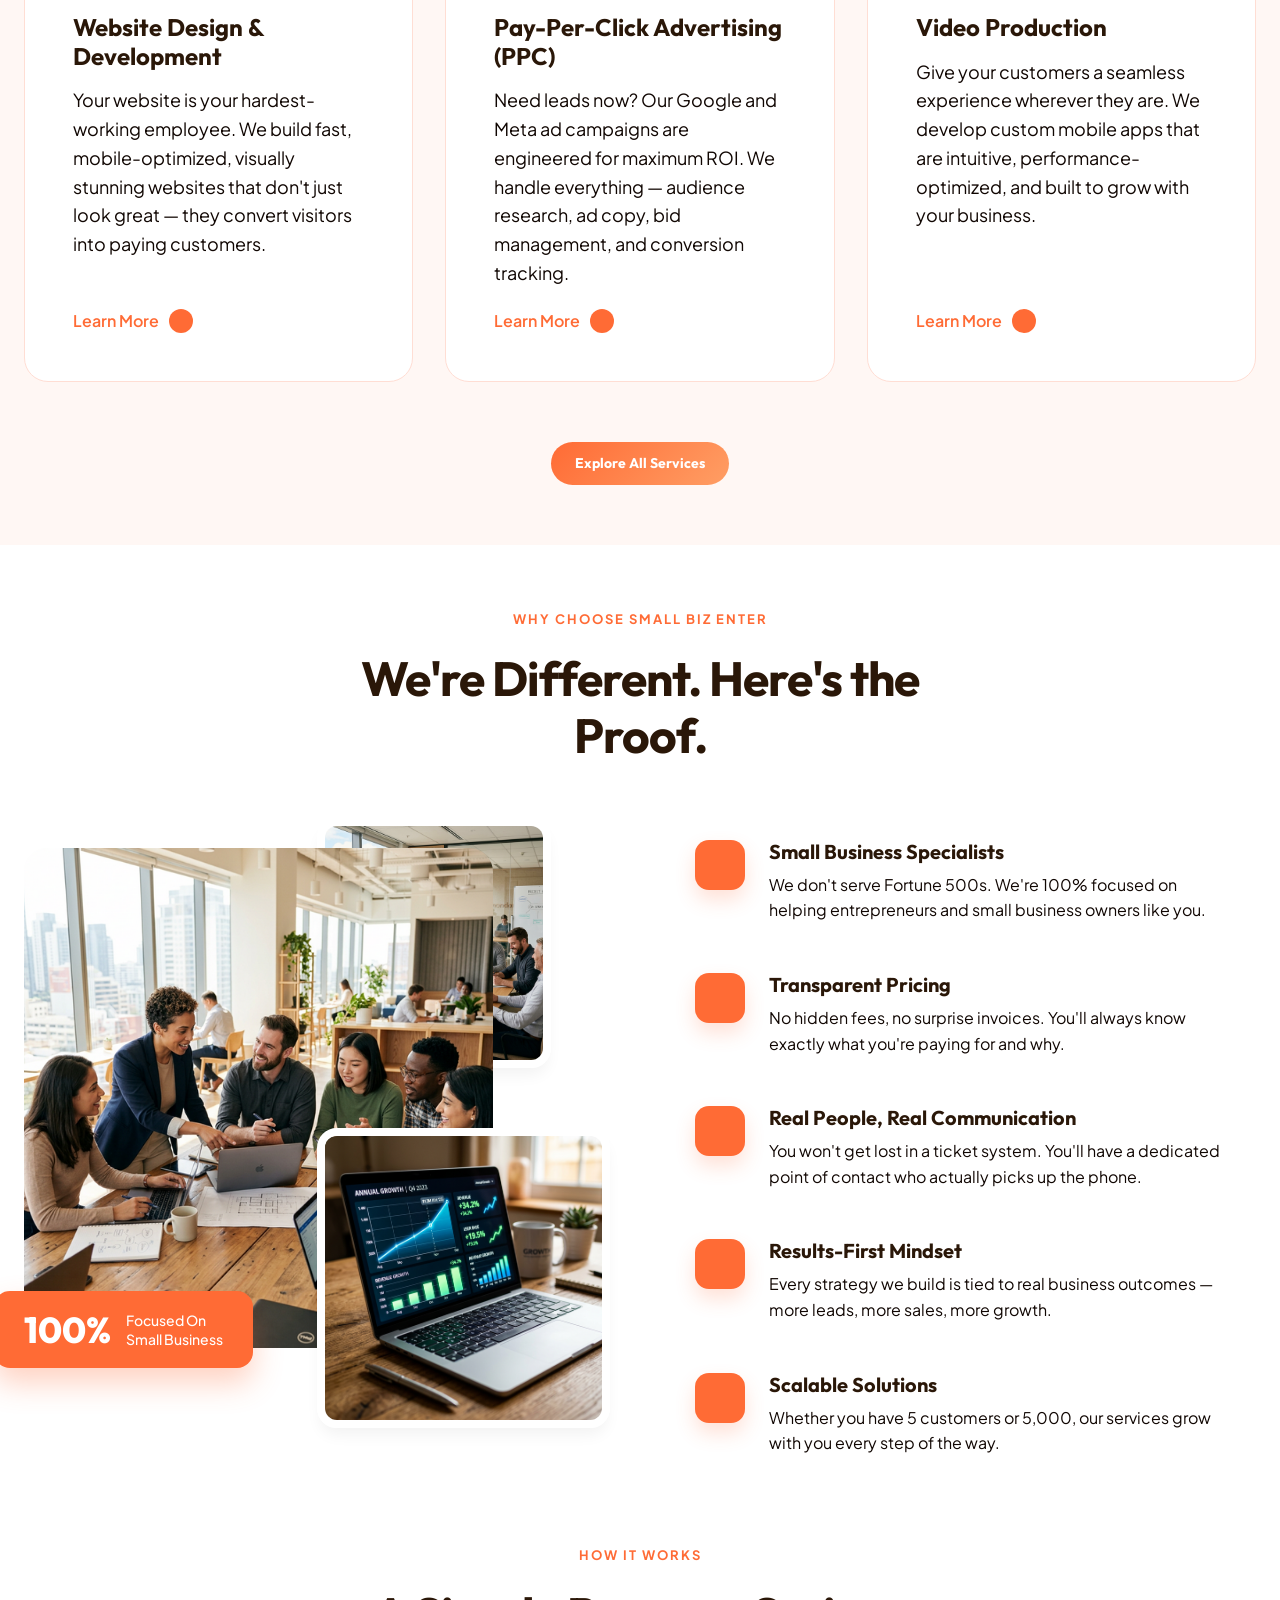
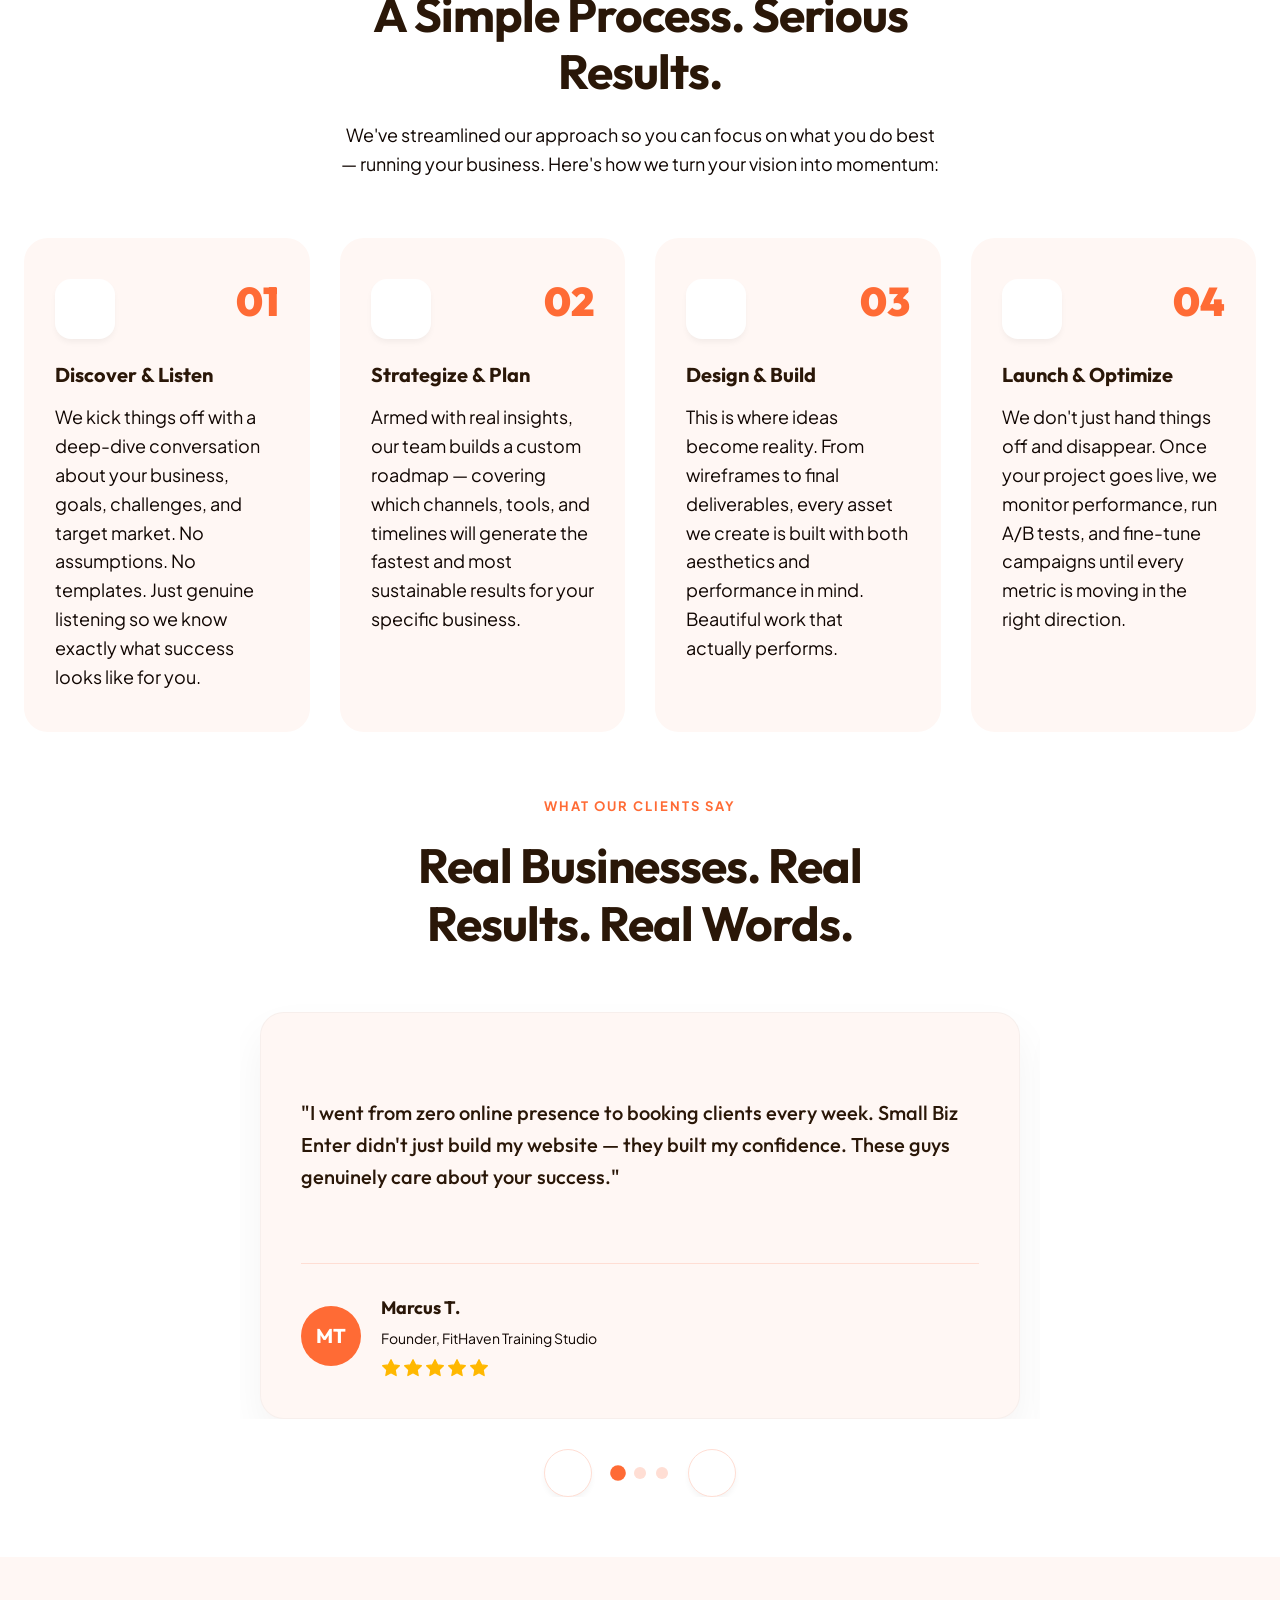
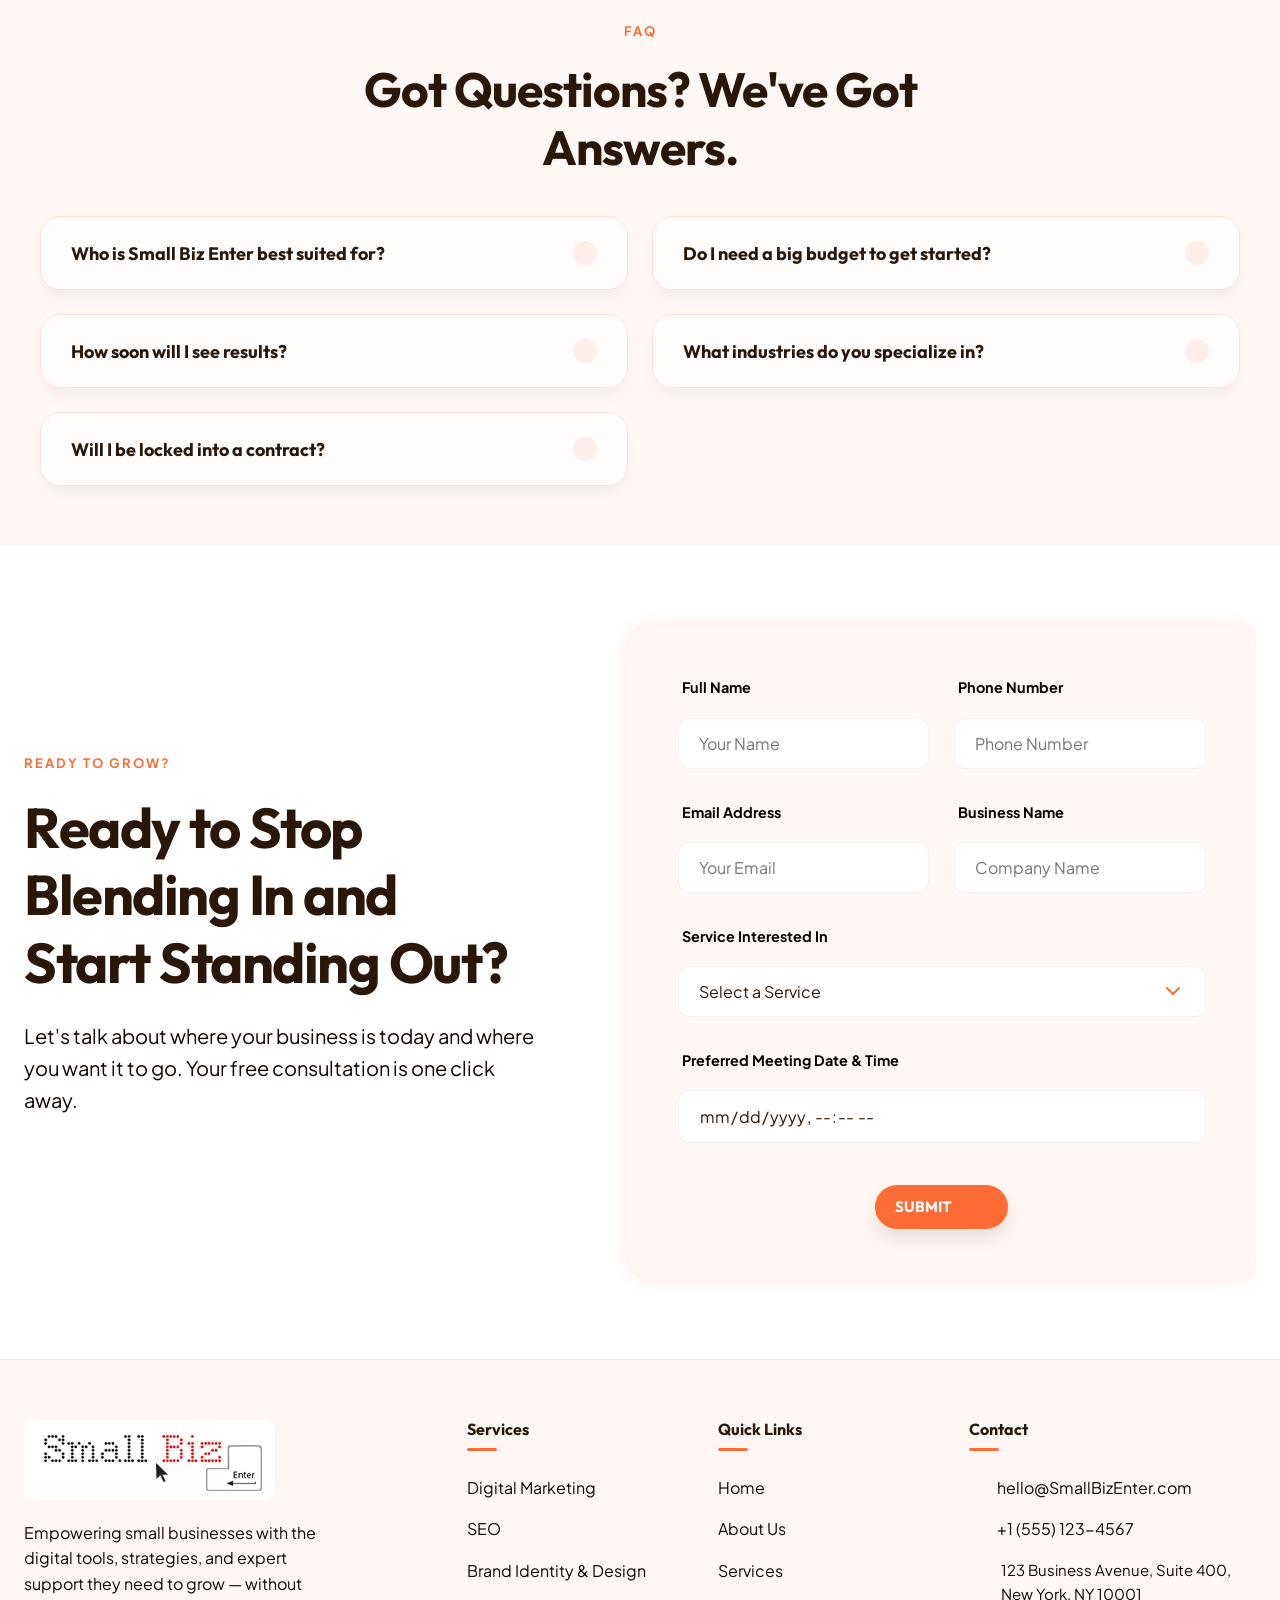
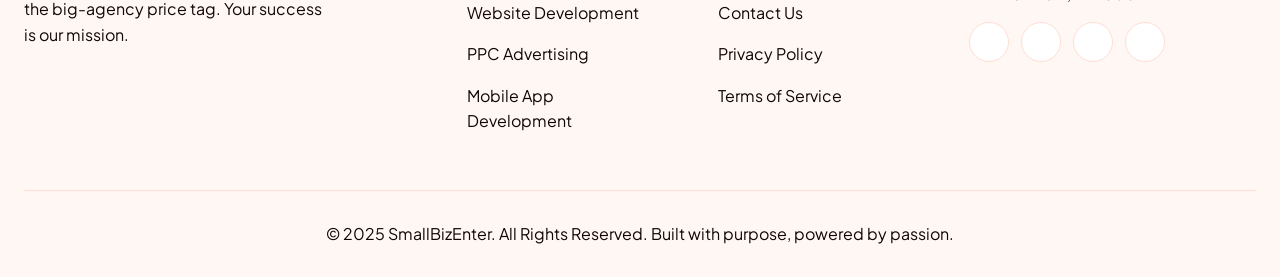
==== commit 34c3babc: "change" ====
--- a/index.html
+++ b/index.html
@@ -906,6 +906,18 @@
 
     <div class="mobile-overlay"></div>
 
+    <!-- Sticky Contact Sidebar -->
+    <div class="sticky-contact-sidebar">
+        <a href="tel:+15551234567" class="sticky-icon phone" title="Call Us">
+            <i data-lucide="phone"></i>
+        </a>
+        <a href="https://wa.me/15551234567" class="sticky-icon whatsapp" title="WhatsApp Us">
+            <svg viewBox="0 0 24 24" fill="currentColor" xmlns="http://www.w3.org/2000/svg">
+                <path d="M17.472 14.382c-.297-.149-1.758-.867-2.03-.967-.273-.099-.471-.148-.67.15-.197.297-.767.966-.94 1.164-.173.199-.347.223-.644.075-.297-.15-1.255-.463-2.39-1.475-.883-.788-1.48-1.761-1.653-2.059-.173-.297-.018-.458.13-.606.134-.133.298-.347.446-.52.149-.174.198-.298.298-.497.099-.198.05-.371-.025-.52-.075-.149-.669-1.612-.916-2.207-.242-.579-.487-.5-.669-.51-.173-.008-.371-.01-.57-.01-.198 0-.52.074-.792.372-.272.297-1.04 1.016-1.04 2.479 0 1.462 1.065 2.875 1.213 3.074.149.198 2.096 3.2 5.077 4.487.709.306 1.262.489 1.694.625.712.227 1.36.195 1.871.118.571-.085 1.758-.719 2.006-1.413.248-.694.248-1.289.173-1.413-.074-.124-.272-.198-.57-.347m-5.421 7.403h-.004a9.87 9.87 0 01-5.031-1.378l-.361-.214-3.741.982.998-3.648-.235-.374a9.86 9.86 0 01-1.51-5.26c.001-5.45 4.436-9.884 9.888-9.884 2.64 0 5.122 1.03 6.988 2.898a9.825 9.825 0 012.893 6.994c-.003 5.45-4.437 9.884-9.885 9.884m8.413-18.297A11.815 11.815 0 0012.05 0C5.495 0 .16 5.335.157 11.892c0 2.096.547 4.142 1.588 5.945L0 24l6.335-1.662c1.72.94 3.659 1.437 5.634 1.437h.005c6.554 0 11.89-5.335 11.893-11.893a11.821 11.821 0 00-3.48-8.413z"/>
+            </svg>
+        </a>
+    </div>
+
     <script src="https://unpkg.com/lucide@0.321.0/dist/umd/lucide.min.js"></script>
     <script src="main.js"></script>
     <!-- Intl-Tel-Input JS -->
--- a/style.css
+++ b/style.css
@@ -1608,7 +1608,7 @@
 }
 
 .testimonial-premium-v2 {
-    background: white;
+    background: var(--v2-bg-soft);
     border-radius: 24px;
     padding: 40px;
     box-shadow: 0 20px 40px rgba(42, 23, 8, 0.05);
@@ -1979,9 +1979,13 @@
         gap: 0;
     }
 
-    .cta-box-glass {
+    .clients-v2 {
+        padding: 20px 0;
+    }
+
+    /* .cta-box-glass {
         padding: 40px 0;
-    }
+    } */
 
     .cta-actions-v2 {
         justify-content: center;
@@ -4984,4 +4988,103 @@
     .industries-v2 {
         padding: 60px 0;
     }
+}
+
+/* ---------------------------------------------------------
+   6g. Sticky Contact Sidebar
+   --------------------------------------------------------- */
+.sticky-contact-sidebar {
+    position: fixed;
+    left: 20px;
+    top: 50%;
+    transform: translateY(-50%);
+    display: flex;
+    flex-direction: column;
+    gap: 15px;
+    z-index: 9999;
+}
+
+.sticky-icon {
+    width: 50px;
+    height: 50px;
+    border-radius: 50%;
+    display: flex;
+    align-items: center;
+    justify-content: center;
+    color: white;
+    box-shadow: 0 15px 35px rgba(0, 0, 0, 0.15);
+    transition: all 0.4s cubic-bezier(0.175, 0.885, 0.32, 1.275);
+    position: relative;
+    background: white;
+}
+
+.sticky-icon svg {
+    width: 20px;
+    height: 20px;
+}
+
+.sticky-icon i {
+    width: 20px;
+    height: 20px;
+}
+
+.sticky-icon.phone {
+    background: var(--v2-primary);
+}
+
+.sticky-icon.whatsapp {
+    background: linear-gradient(135deg, #25D366, #128C7E);
+    border-radius: 18px; /* Rounded square like screenshot */
+}
+
+.sticky-icon:hover {
+    transform: scale(1.15) translateX(8px);
+}
+
+.sticky-icon::before {
+    content: attr(title);
+    position: absolute;
+    left: 100%;
+    margin-left: 20px;
+    background: var(--v2-text-dark);
+    color: white;
+    padding: 10px 18px;
+    border-radius: 12px;
+    font-size: 14px;
+    font-weight: 700;
+    white-space: nowrap;
+    opacity: 0;
+    visibility: hidden;
+    transition: all 0.3s ease;
+    box-shadow: 0 10px 20px rgba(0,0,0,0.1);
+}
+
+.sticky-icon:hover::before {
+    opacity: 1;
+    visibility: visible;
+}
+
+@media (max-width: 991px) {
+    .sticky-contact-sidebar {
+        left: 20px;
+        bottom: 30px;
+        top: auto;
+        transform: none;
+        flex-direction: row;
+        gap: 10px;
+    }
+
+    .sticky-icon {
+        width: 50px;
+        height: 50px;
+    }
+
+    .sticky-icon i, .sticky-icon svg {
+        width: 22px;
+        height: 22px;
+    }
+
+    .sticky-icon::before {
+        display: none;
+    }
 }
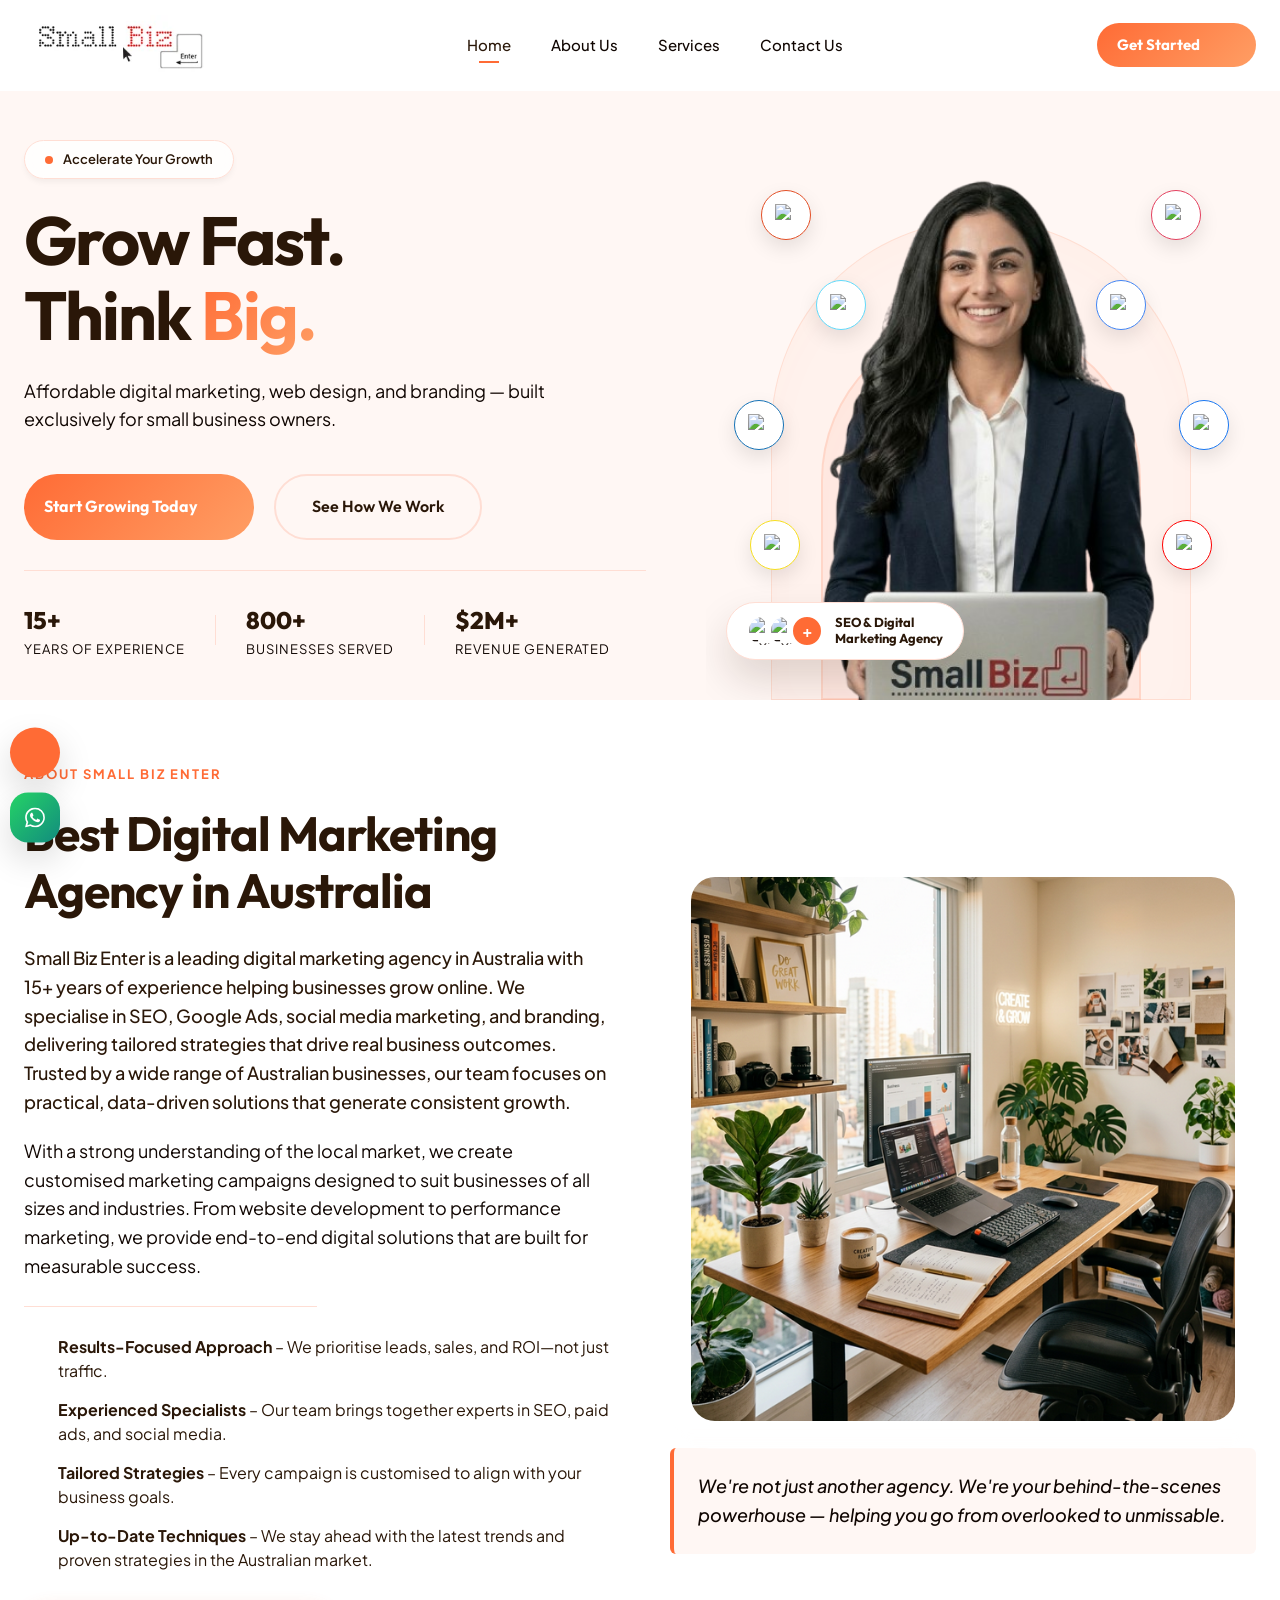
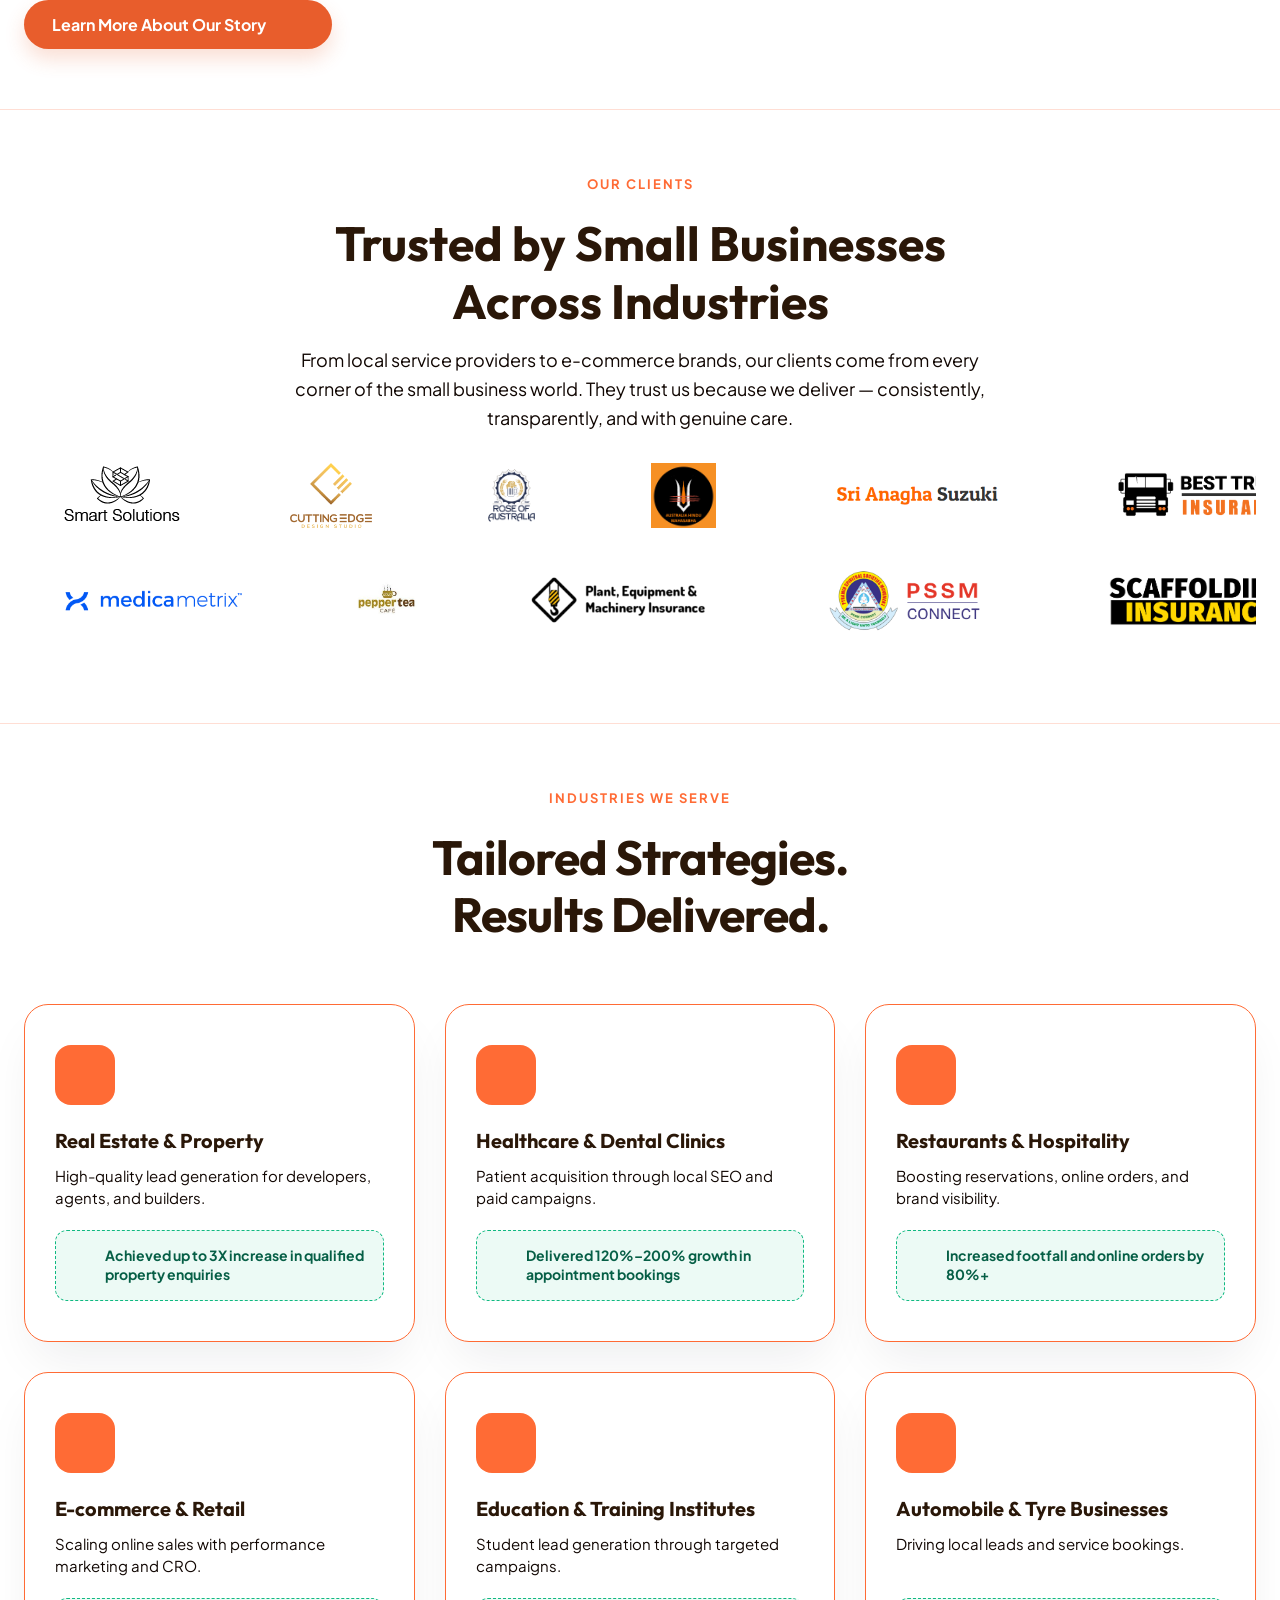
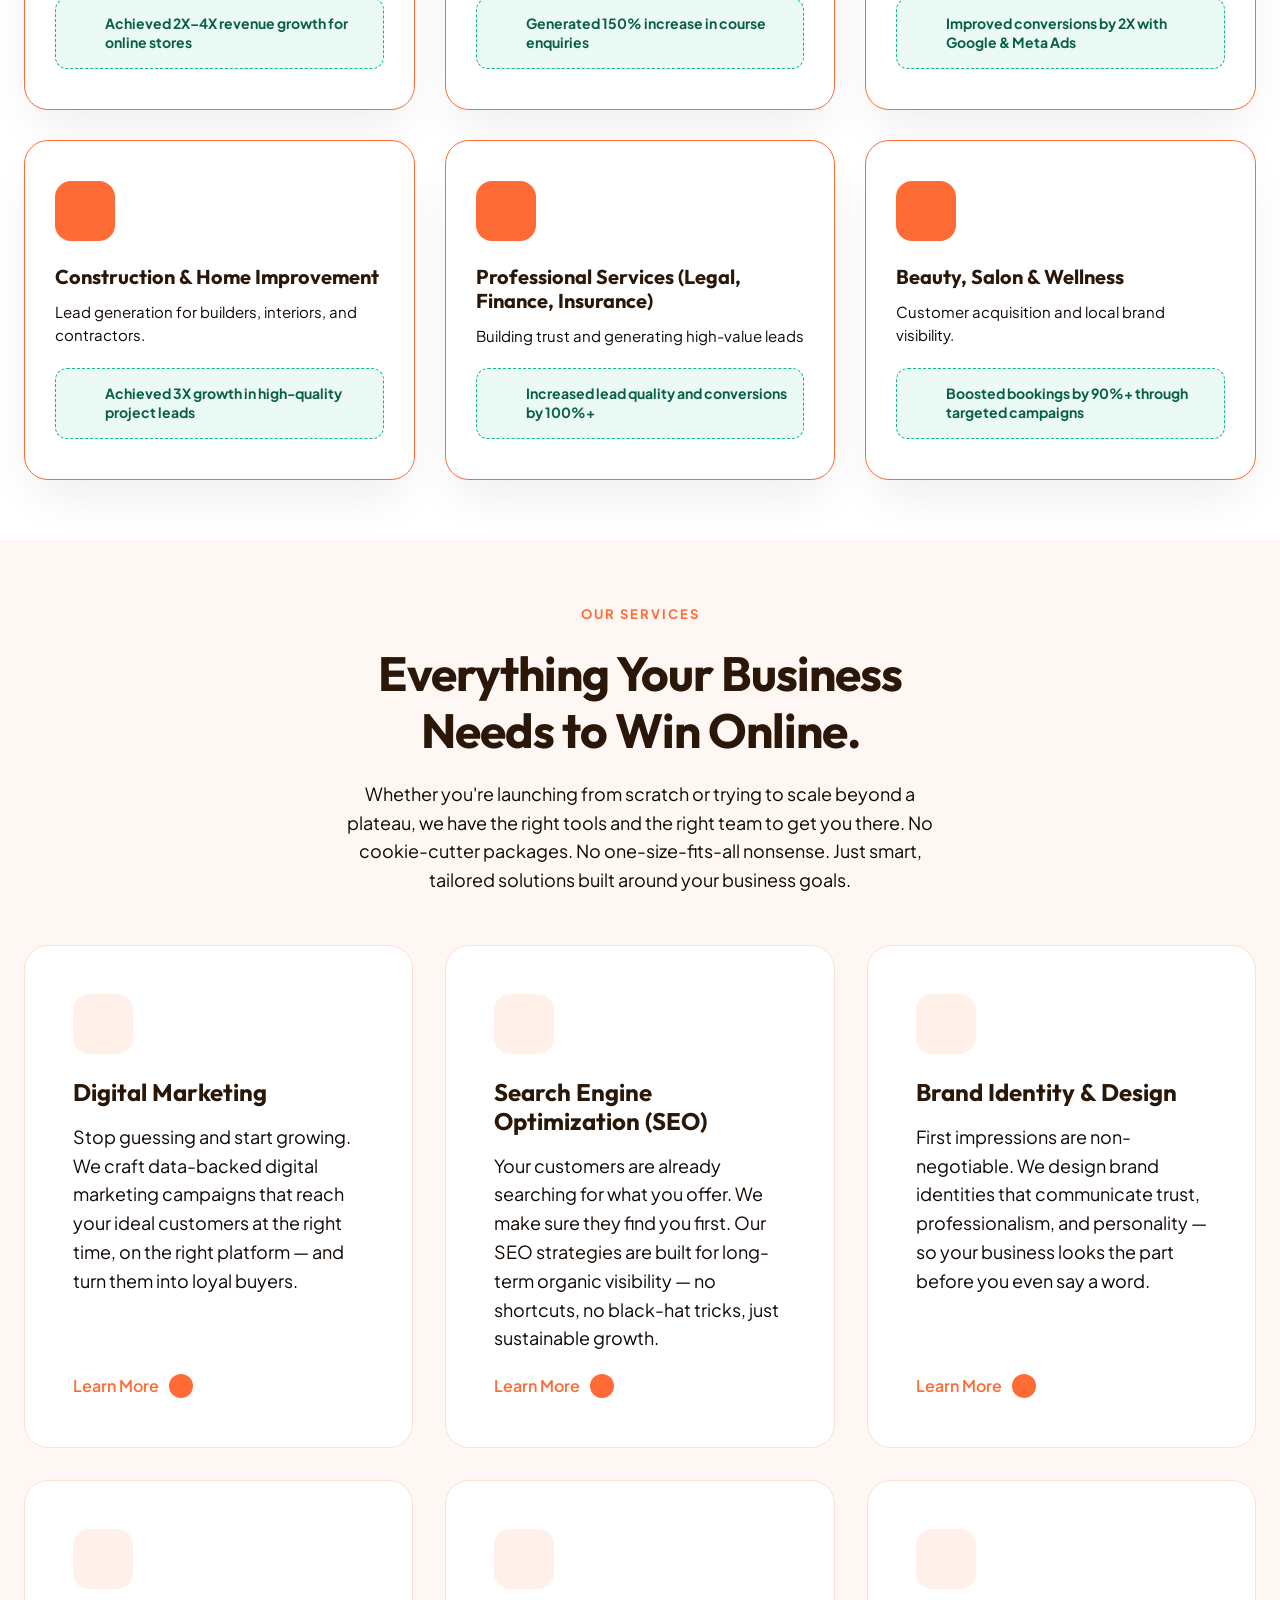
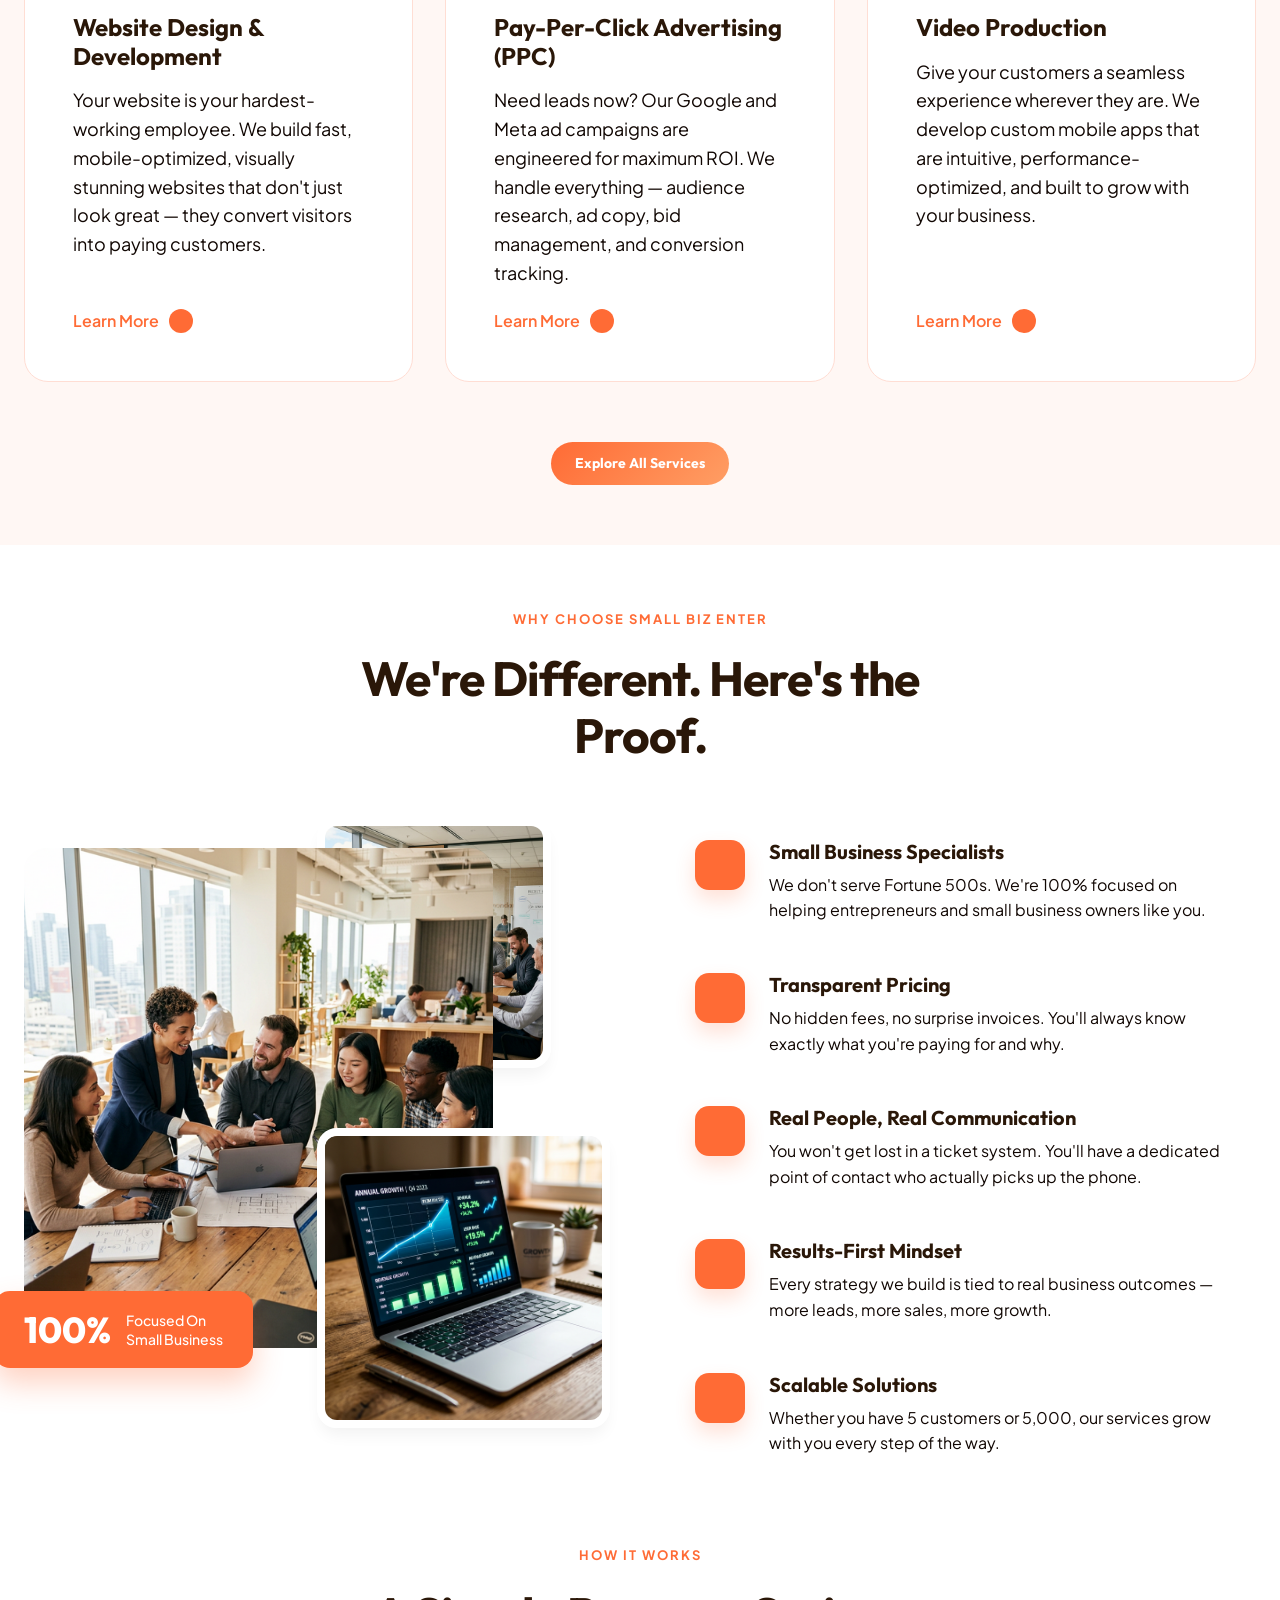
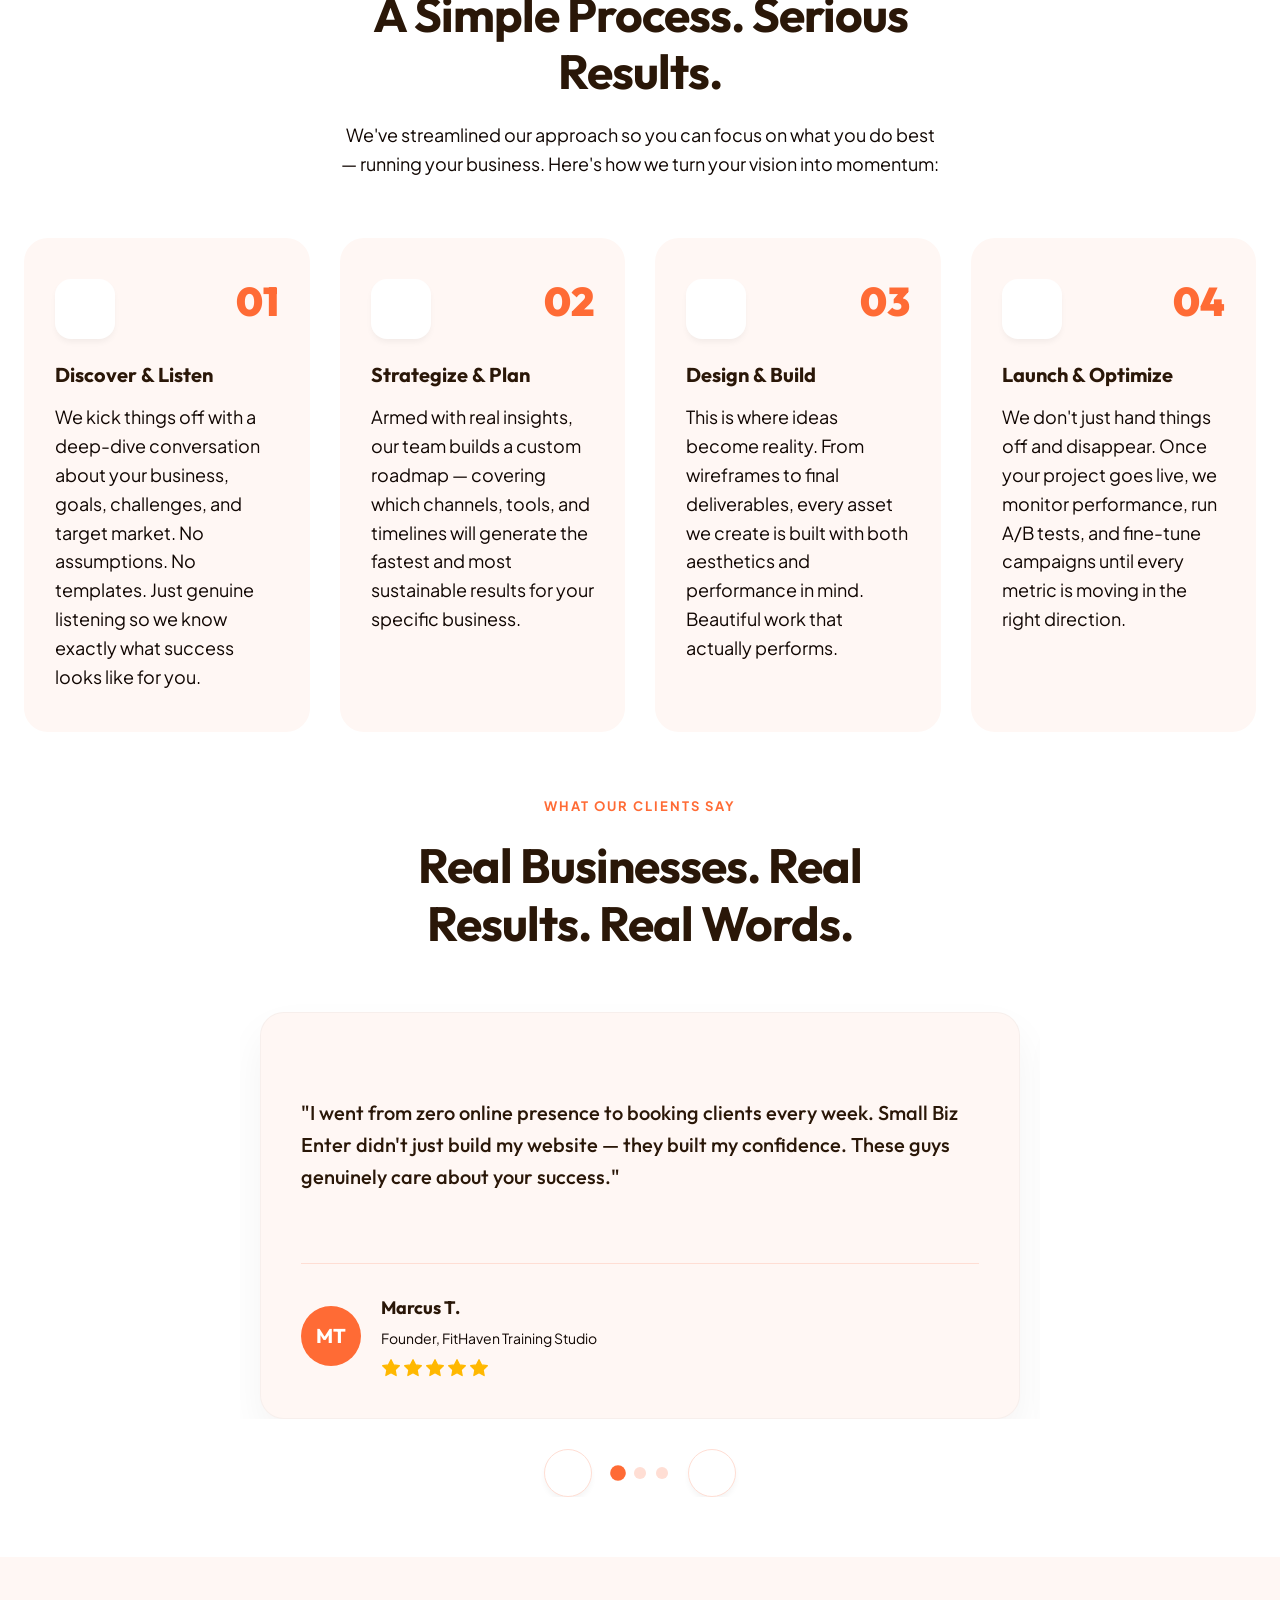
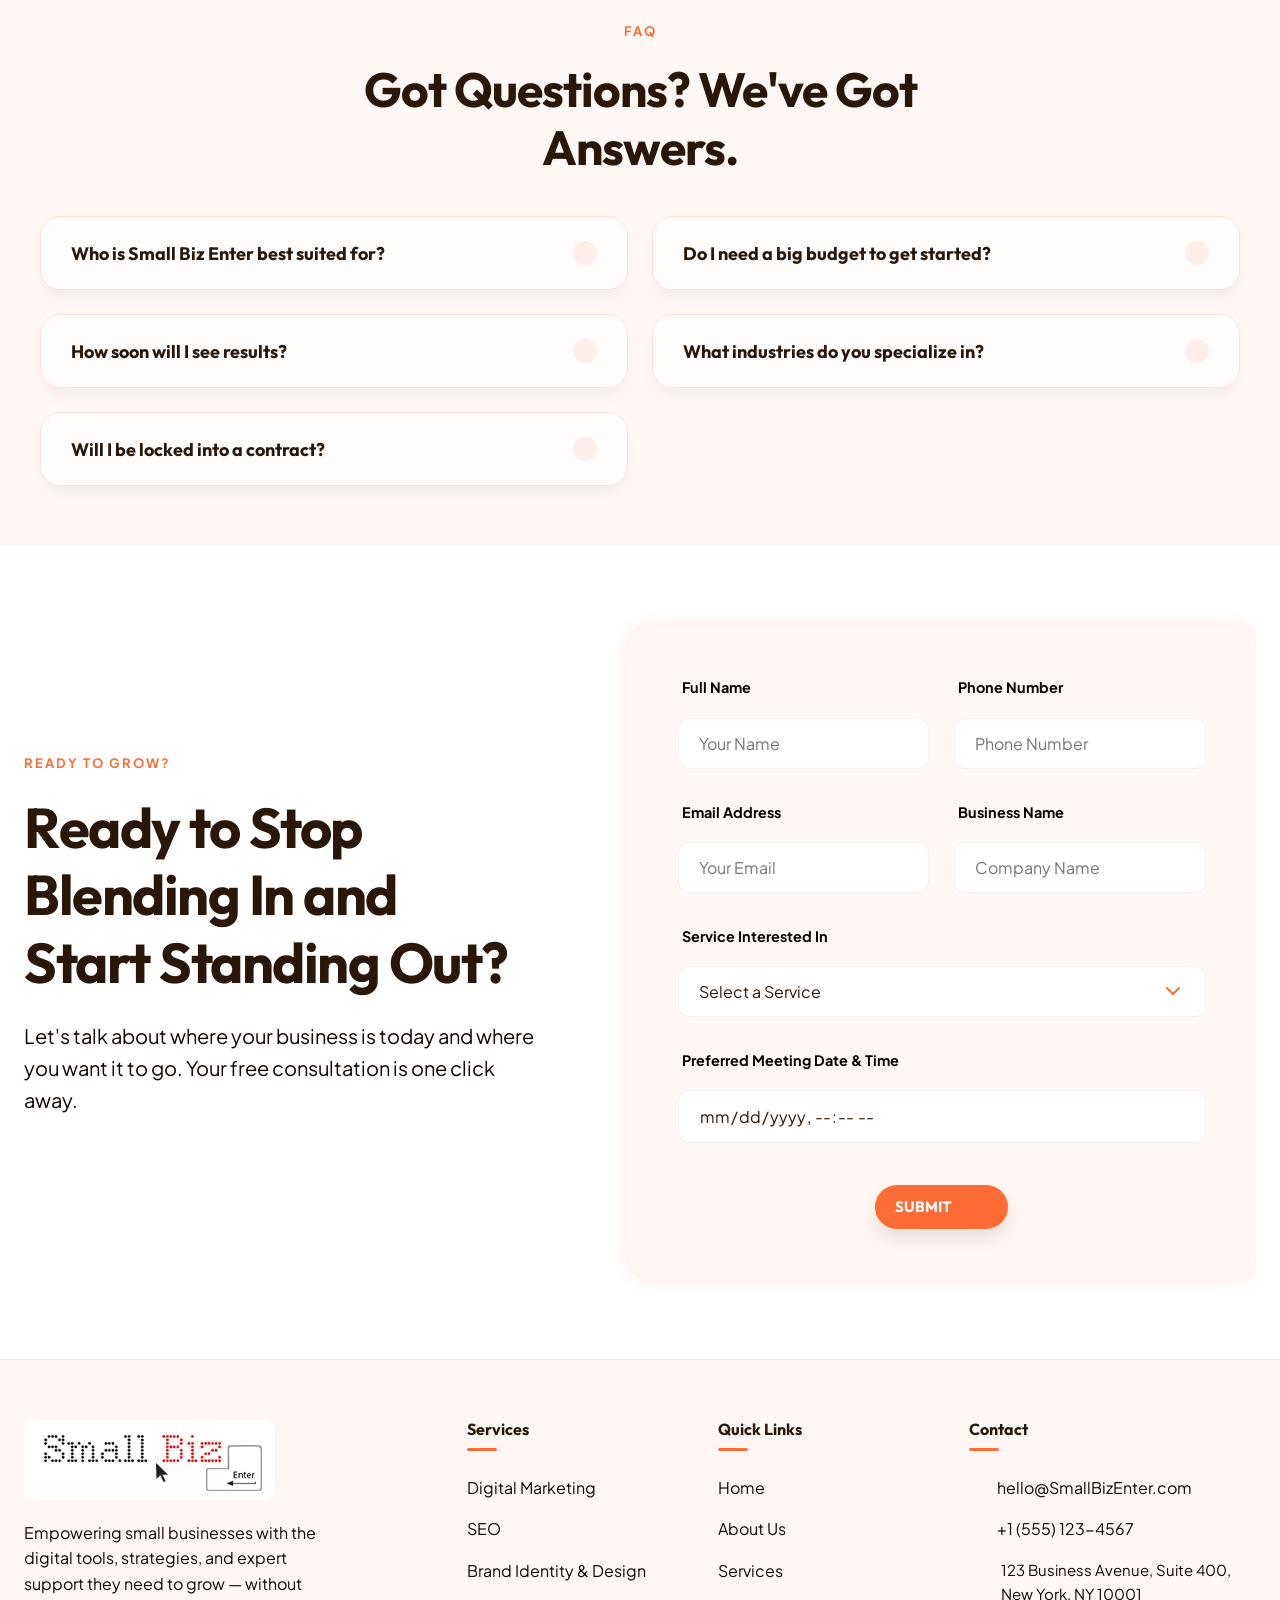
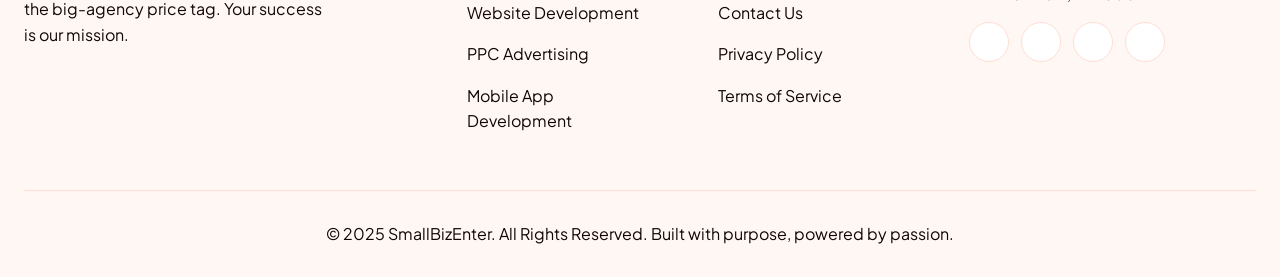
==== commit 51fd66a5: "change" ====
--- a/index.html
+++ b/index.html
@@ -906,18 +906,6 @@
 
     <div class="mobile-overlay"></div>
 
-    <!-- Sticky Contact Sidebar -->
-    <div class="sticky-contact-sidebar">
-        <a href="tel:+15551234567" class="sticky-icon phone" title="Call Us">
-            <i data-lucide="phone"></i>
-        </a>
-        <a href="https://wa.me/15551234567" class="sticky-icon whatsapp" title="WhatsApp Us">
-            <svg viewBox="0 0 24 24" fill="currentColor" xmlns="http://www.w3.org/2000/svg">
-                <path d="M17.472 14.382c-.297-.149-1.758-.867-2.03-.967-.273-.099-.471-.148-.67.15-.197.297-.767.966-.94 1.164-.173.199-.347.223-.644.075-.297-.15-1.255-.463-2.39-1.475-.883-.788-1.48-1.761-1.653-2.059-.173-.297-.018-.458.13-.606.134-.133.298-.347.446-.52.149-.174.198-.298.298-.497.099-.198.05-.371-.025-.52-.075-.149-.669-1.612-.916-2.207-.242-.579-.487-.5-.669-.51-.173-.008-.371-.01-.57-.01-.198 0-.52.074-.792.372-.272.297-1.04 1.016-1.04 2.479 0 1.462 1.065 2.875 1.213 3.074.149.198 2.096 3.2 5.077 4.487.709.306 1.262.489 1.694.625.712.227 1.36.195 1.871.118.571-.085 1.758-.719 2.006-1.413.248-.694.248-1.289.173-1.413-.074-.124-.272-.198-.57-.347m-5.421 7.403h-.004a9.87 9.87 0 01-5.031-1.378l-.361-.214-3.741.982.998-3.648-.235-.374a9.86 9.86 0 01-1.51-5.26c.001-5.45 4.436-9.884 9.888-9.884 2.64 0 5.122 1.03 6.988 2.898a9.825 9.825 0 012.893 6.994c-.003 5.45-4.437 9.884-9.885 9.884m8.413-18.297A11.815 11.815 0 0012.05 0C5.495 0 .16 5.335.157 11.892c0 2.096.547 4.142 1.588 5.945L0 24l6.335-1.662c1.72.94 3.659 1.437 5.634 1.437h.005c6.554 0 11.89-5.335 11.893-11.893a11.821 11.821 0 00-3.48-8.413z"/>
-            </svg>
-        </a>
-    </div>
-
     <script src="https://unpkg.com/lucide@0.321.0/dist/umd/lucide.min.js"></script>
     <script src="main.js"></script>
     <!-- Intl-Tel-Input JS -->
--- a/style.css
+++ b/style.css
@@ -4995,8 +4995,8 @@
    --------------------------------------------------------- */
 .sticky-contact-sidebar {
     position: fixed;
-    left: 20px;
-    top: 50%;
+    left: 10px;
+    bottom: 0%;
     transform: translateY(-50%);
     display: flex;
     flex-direction: column;
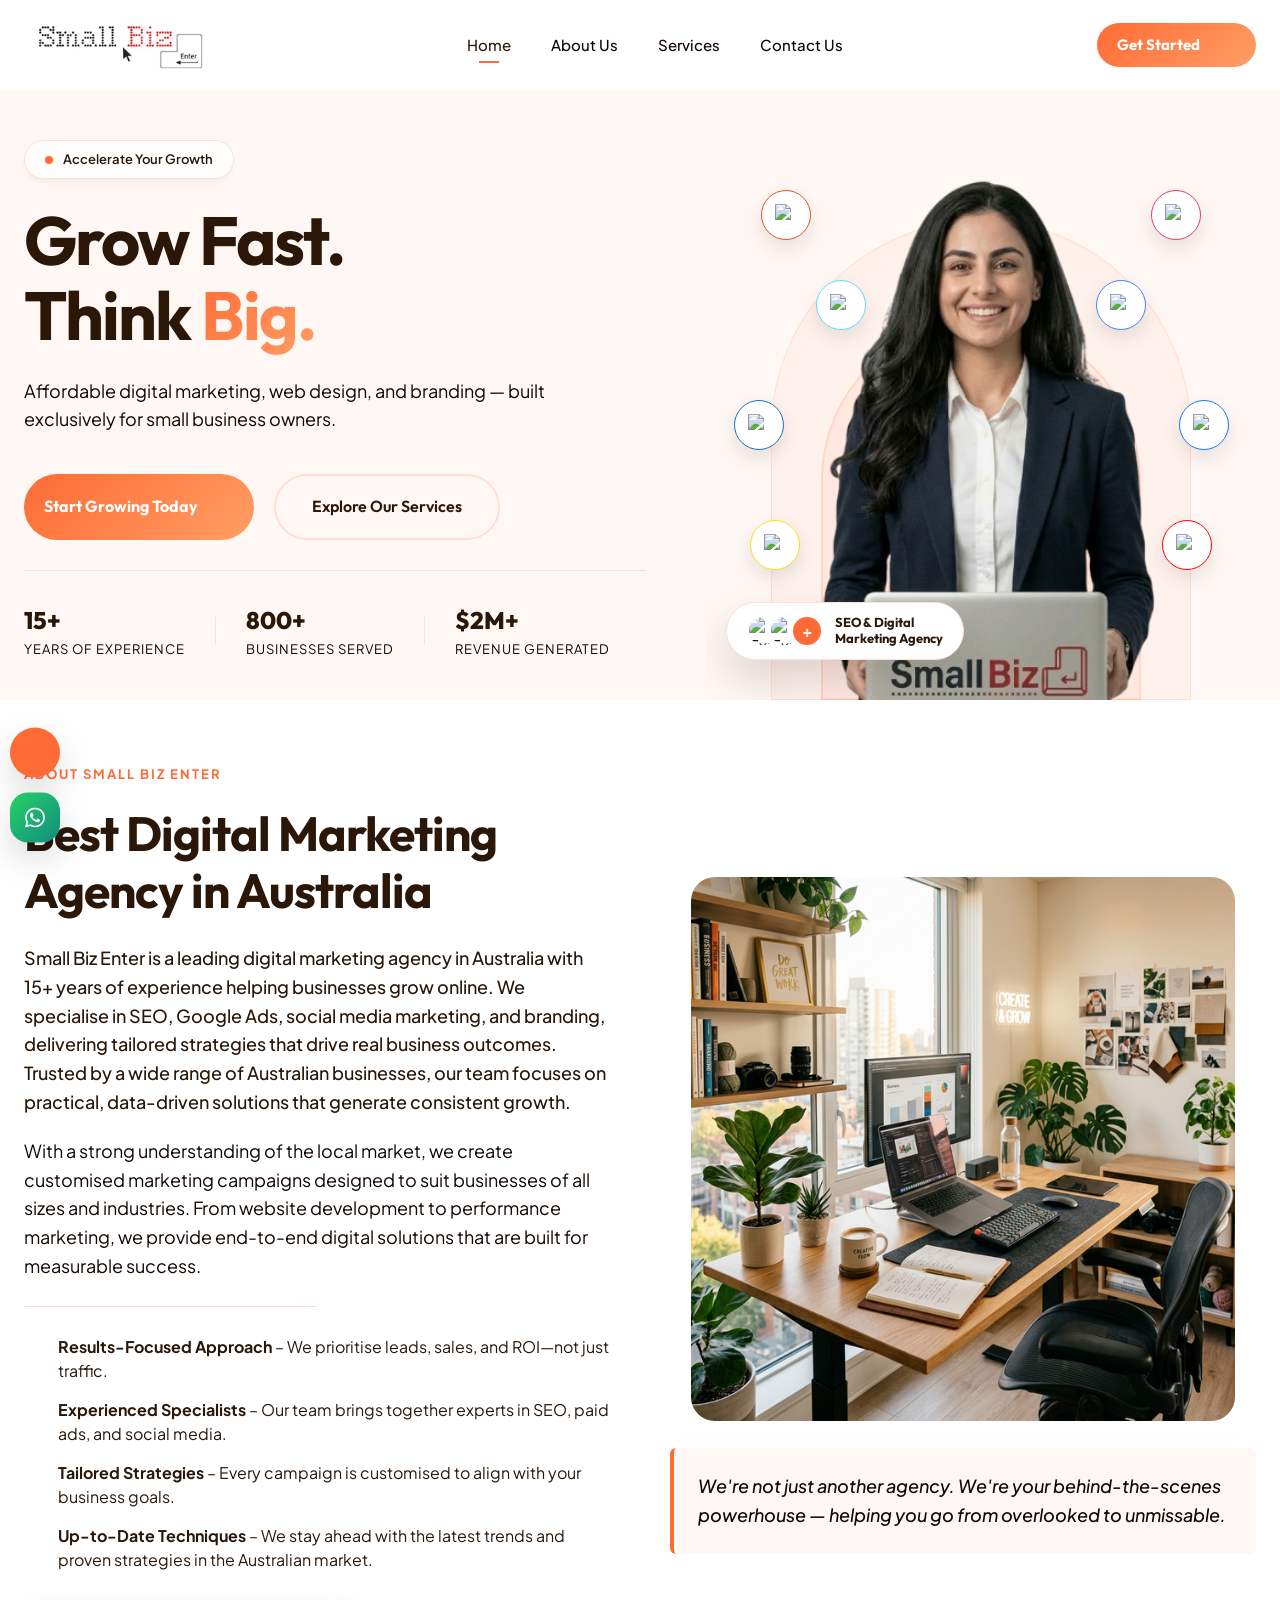
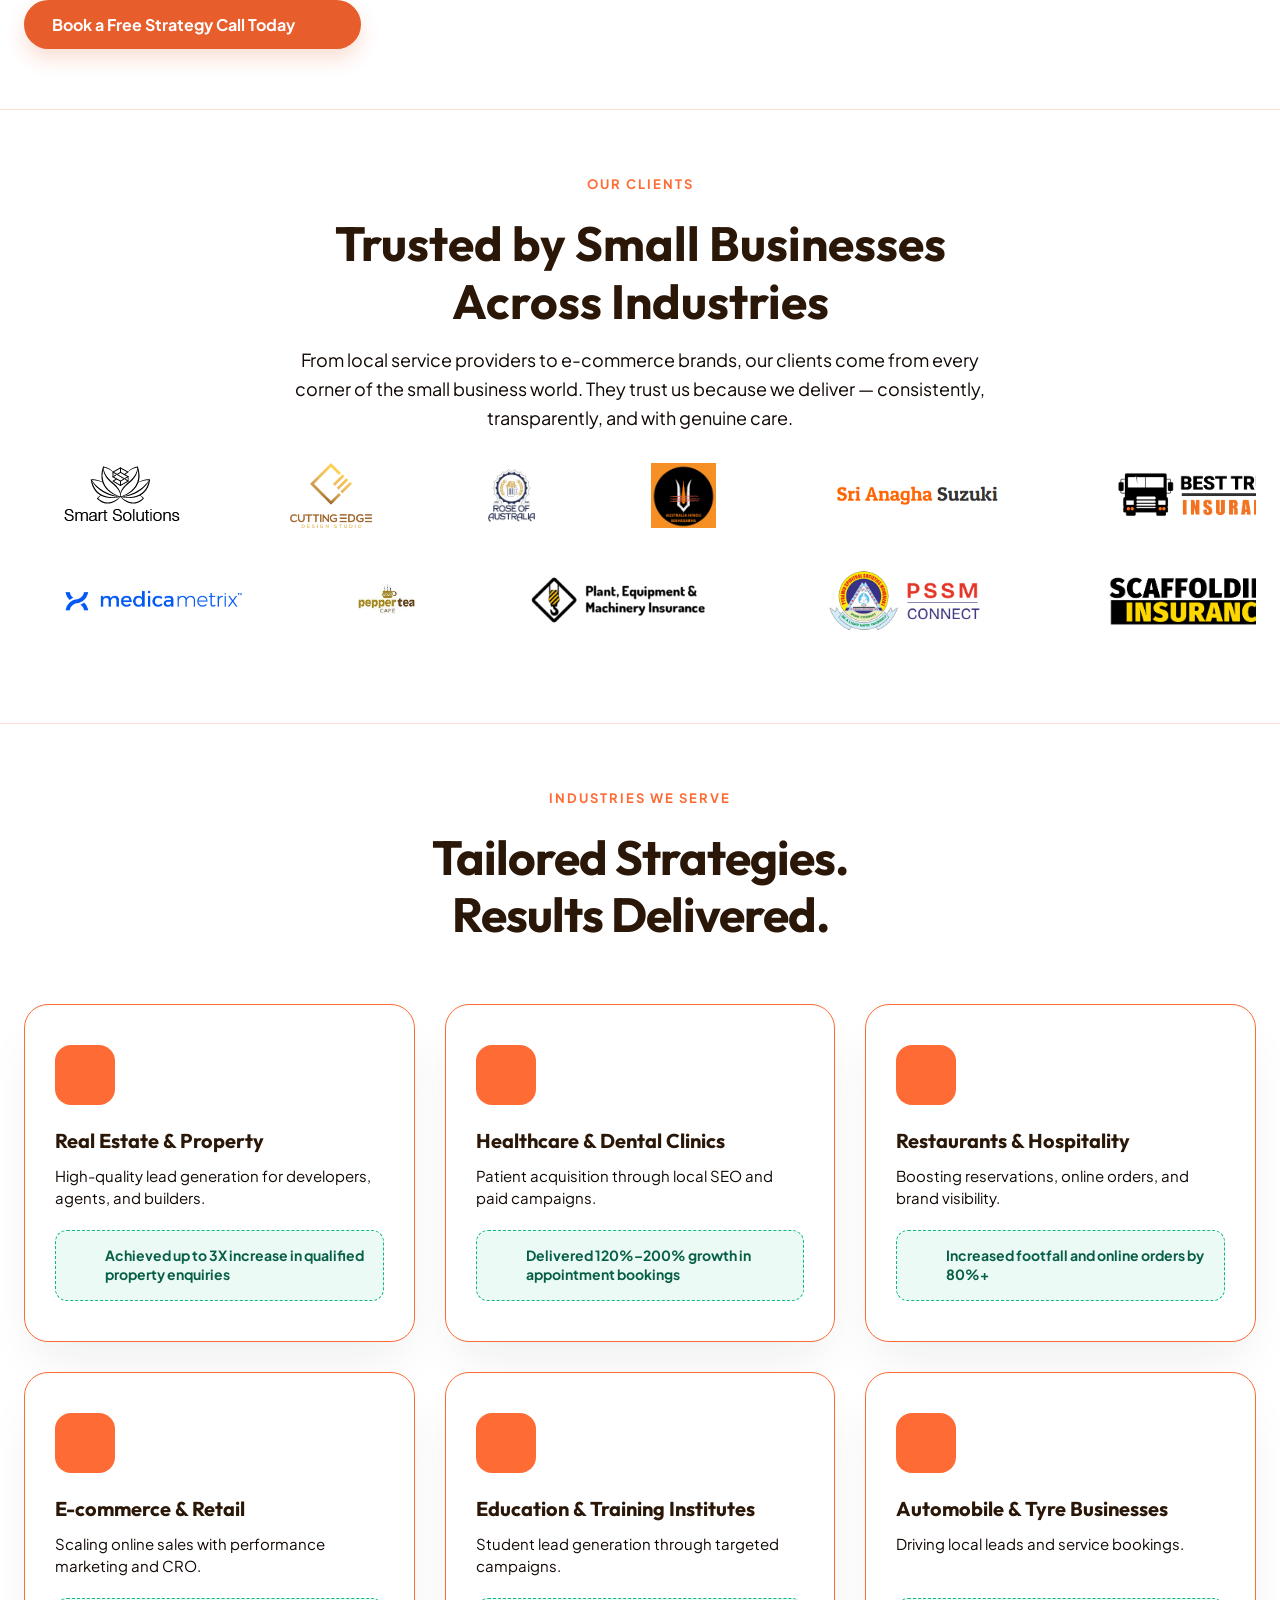
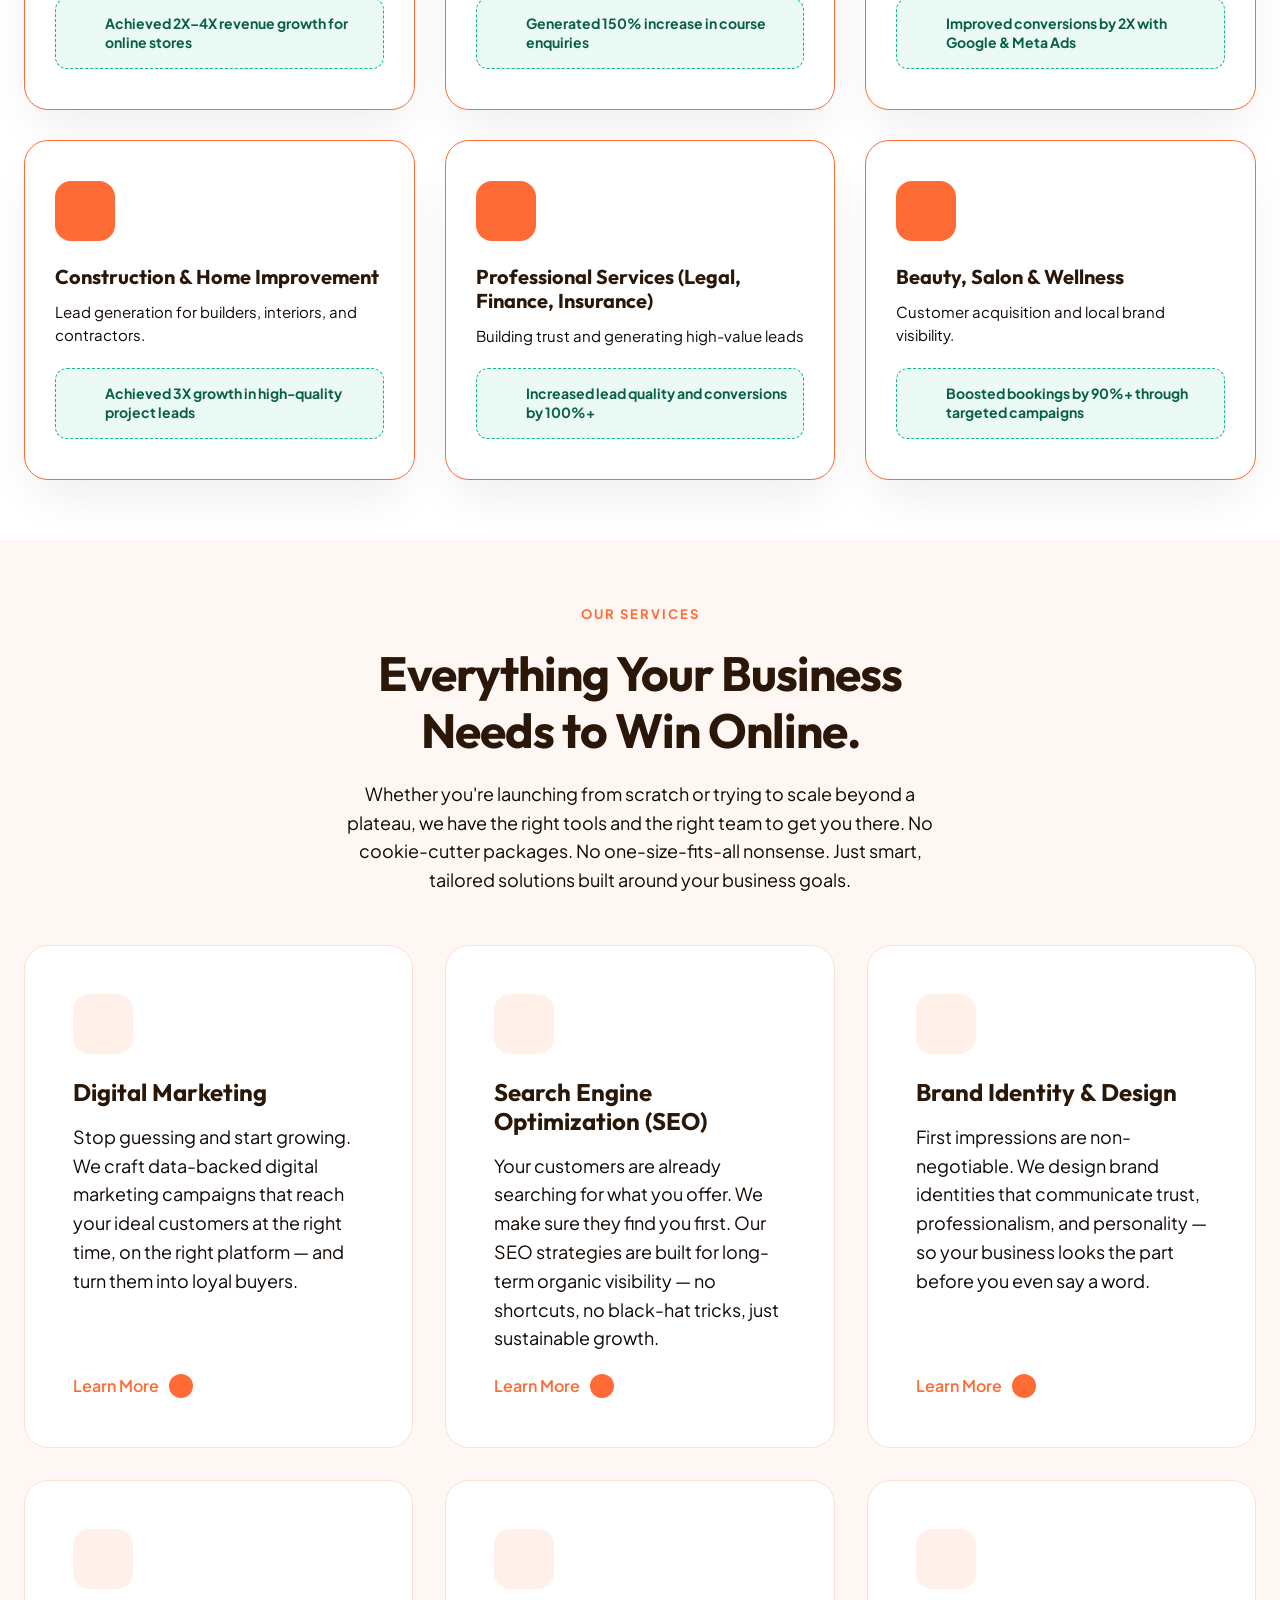
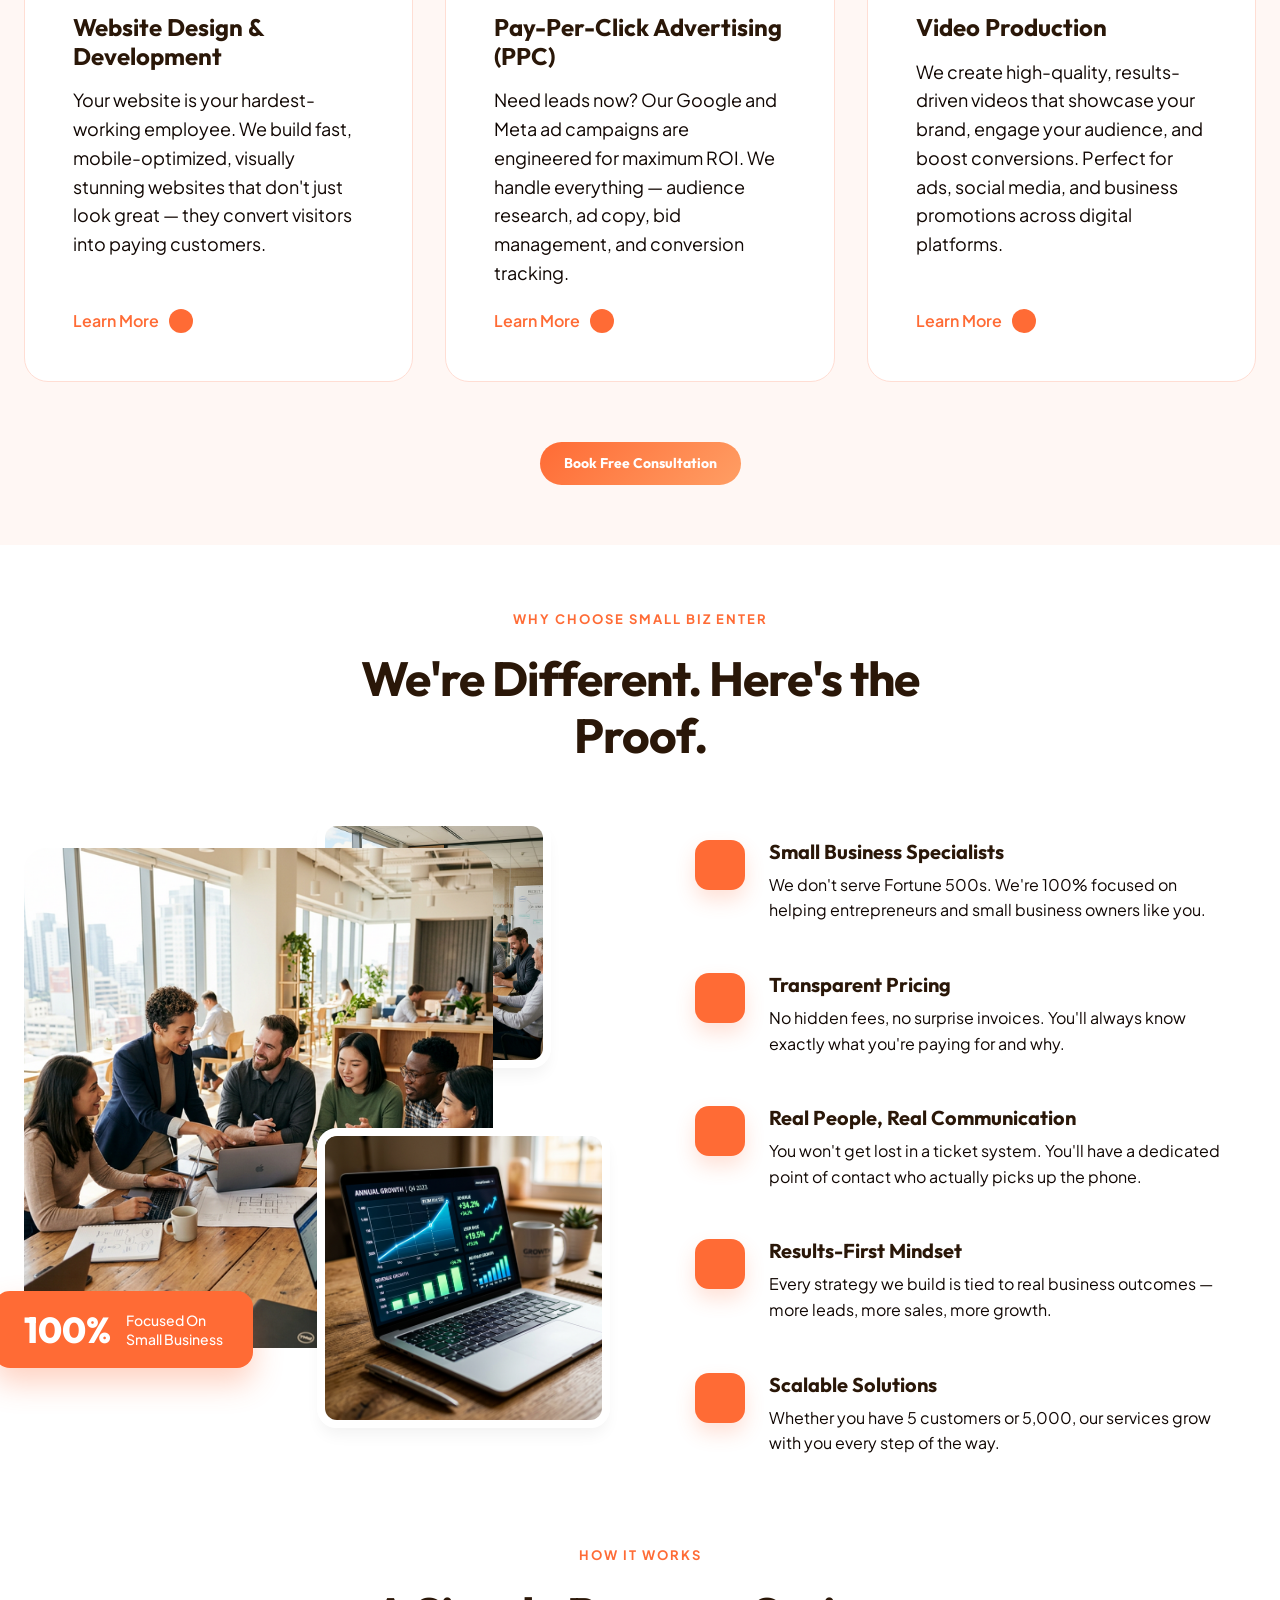
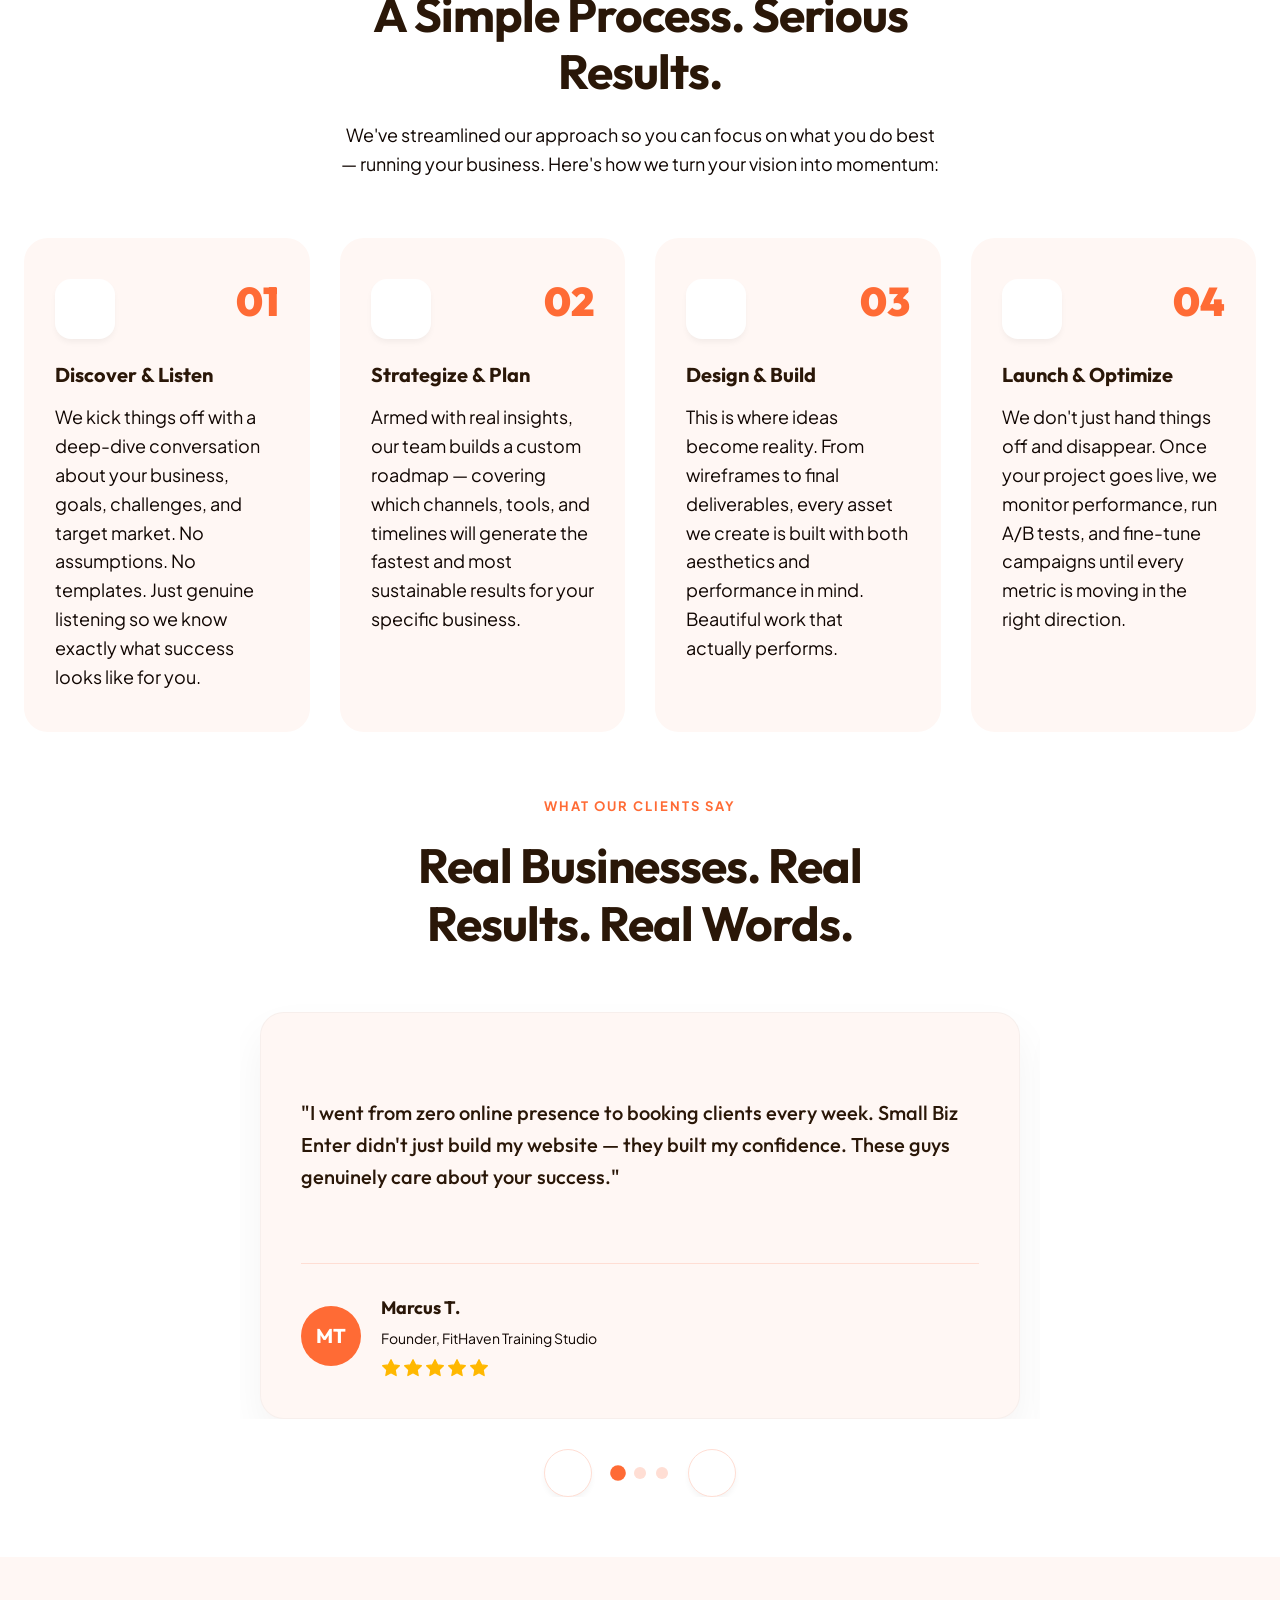
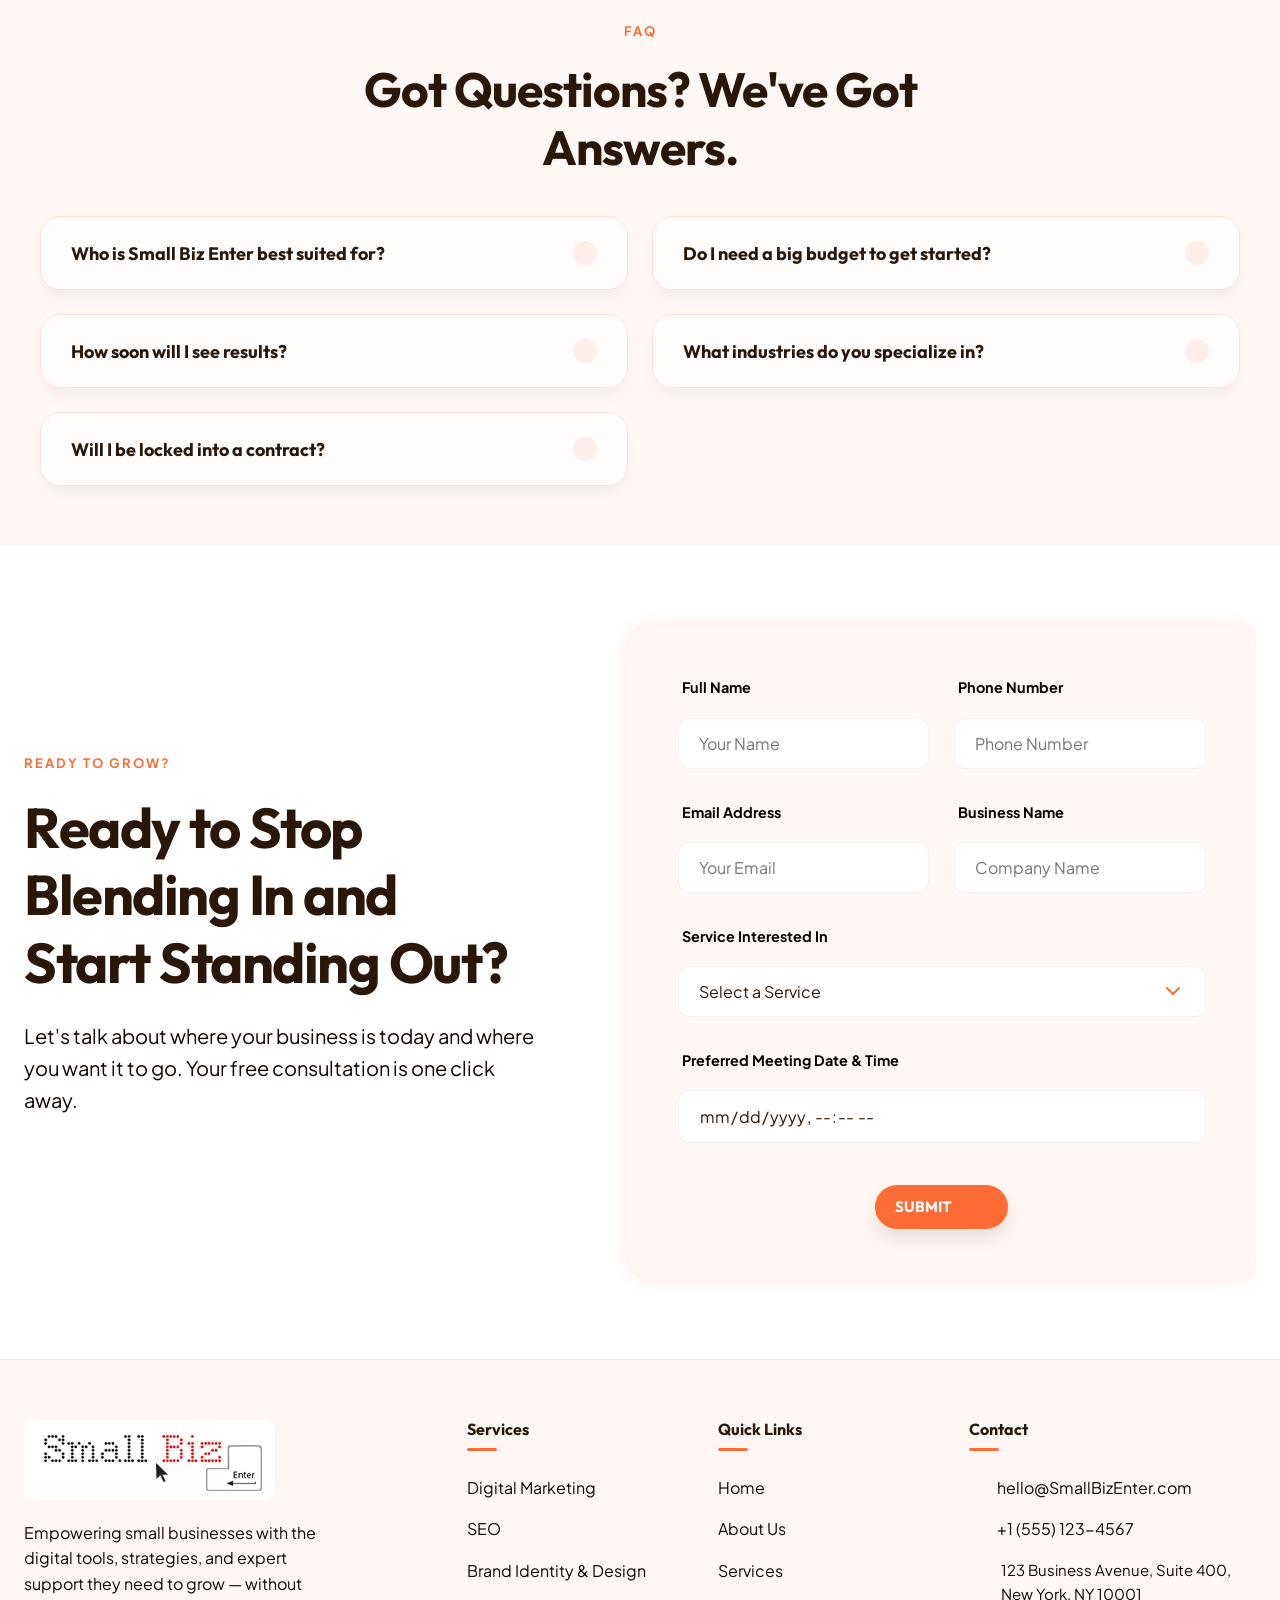
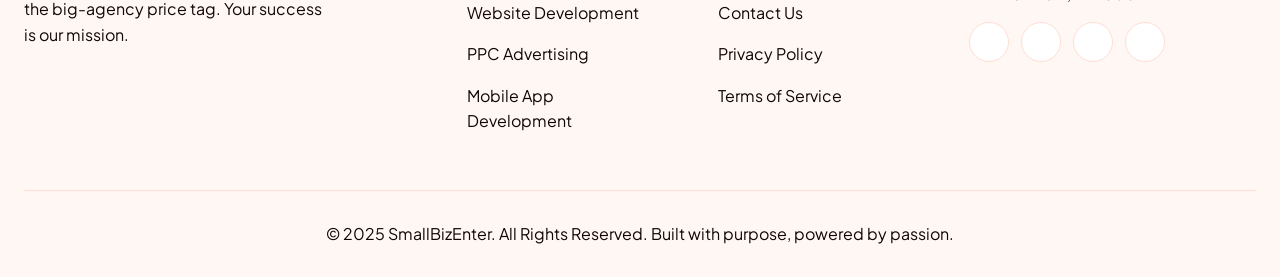
==== commit f5a29b27: "change" ====
--- a/index.html
+++ b/index.html
@@ -69,7 +69,7 @@
                         <div class="hero-actions-v2">
                             <a href="contact.html" class="btn-primary-v2 btn-lg">Start Growing Today <i
                                     data-lucide="arrow-right" class="icon-sm"></i></a>
-                            <a href="#services" class="btn-outline-v2 btn-lg">See How We Work</a>
+                            <a href="#services" class="btn-outline-v2 btn-lg">Explore Our Services</a>
                         </div>
 
                         <div class="hero-trust-metrics">
@@ -176,7 +176,7 @@
                         </ul>
                         <!-- <p class="highlight-box-v2">We're not just another agency. We're your behind-the-scenes
                             powerhouse — helping you go from overlooked to unmissable.</p> -->
-                        <a href="about.html" class="link-arrow-v2">Learn More About Our Story <i
+                        <a href="#discoveryForm" class="link-arrow-v2">Book a Free Strategy Call Today <i
                                 data-lucide="arrow-right"></i></a>
                     </div>
                     <div class="about-visual-v2">
@@ -455,8 +455,7 @@
                     <div class="service-card-alt">
                         <div class="card-icon"><i data-lucide="smartphone"></i></div>
                         <h3>Video Production</h3>
-                        <p>Give your customers a seamless experience wherever they are. We develop custom mobile apps
-                            that are intuitive, performance-optimized, and built to grow with your business.</p>
+                        <p>We create high-quality, results-driven videos that showcase your brand, engage your audience, and boost conversions. Perfect for ads, social media, and business promotions across digital platforms.</p>
                         <div class="card-learn-more">
                             <span class="learn-text">Learn More</span>
                             <a href="services.html" class="learn-arrow"><i data-lucide="arrow-right"></i></a>
@@ -465,7 +464,7 @@
                 </div>
 
                 <div style="text-align: center; margin-top: 60px;">
-                    <a href="services.html" class="btn-primary-v2 btn-sm">Explore All Services</a>
+                    <a href="#discoveryForm" class="btn-primary-v2 btn-sm">Book Free Consultation</a>
                 </div>
             </div>
         </section>
@@ -833,9 +832,9 @@
                                 <a href="services.html" class="btn-outline-v2 btn-lg">Explore Our Services</a>
                             </div> -->
                         </div>
-                        <div class="cta-form-col">
+                        <div class="cta-form-col" id="discoveryForm">
                             <div class="discovery-form-card">
-                                <form id="discoveryForm" class="discovery-form">
+                                <form class="discovery-form">
                                     <div class="form-row-v2">
                                         <div class="form-group-v2">
                                             <label class="label-v2">Full Name</label>
--- a/style.css
+++ b/style.css
@@ -5038,7 +5038,7 @@
 }
 
 .sticky-icon:hover {
-    transform: scale(1.15) translateX(8px);
+    transform: scale(1.15) translateX(0px);
 }
 
 .sticky-icon::before {
@@ -5069,8 +5069,7 @@
         left: 20px;
         bottom: 30px;
         top: auto;
-        transform: none;
-        flex-direction: row;
+        transform: none;   
         gap: 10px;
     }
 
